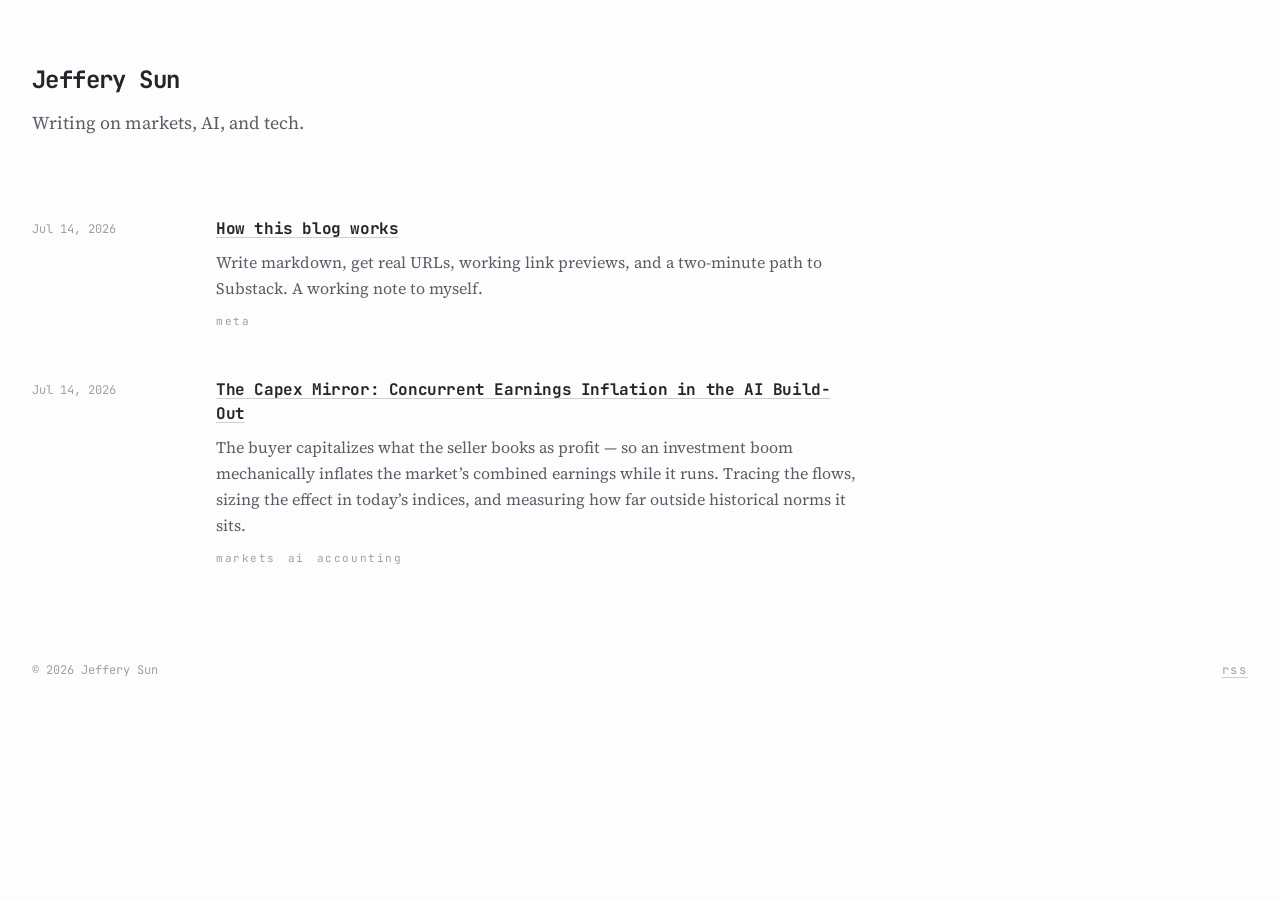
==== index.html @ 5c89021e "Updates" ====
<!DOCTYPE html><html lang="en"><head><meta charset="utf-8"><meta name="viewport" content="width=device-width, initial-scale=1"><meta name="theme-color" content="#fafaf8"><meta name="generator" content="Astro v7.0.9"><title>0xjeffery</title><meta name="description" content="Writing on markets, AI, and tech."><link rel="canonical" href="https://0xjeffery.com/"><link rel="icon" href="/logo.png" type="image/png"><link rel="sitemap" href="/sitemap-index.xml"><link rel="alternate" type="application/rss+xml" title="0xjeffery — Writing on markets, AI, and tech." href="https://0xjeffery.com/rss.xml"><!-- Open Graph: what LinkedIn (and most everything else) reads. --><meta property="og:type" content="website"><meta property="og:url" content="https://0xjeffery.com/"><meta property="og:title" content="0xjeffery"><meta property="og:description" content="Writing on markets, AI, and tech."><meta property="og:image" content="https://0xjeffery.com/og/index.png"><meta property="og:image:width" content="1200"><meta property="og:image:height" content="630"><meta property="og:image:alt" content="0xjeffery"><meta property="og:site_name" content="0xjeffery"><meta property="og:locale" content="en_US"><!-- Twitter/X card. `summary_large_image` is what renders the big preview. --><meta name="twitter:card" content="summary_large_image"><meta name="twitter:title" content="0xjeffery"><meta name="twitter:description" content="Writing on markets, AI, and tech."><meta name="twitter:image" content="https://0xjeffery.com/og/index.png"><meta name="twitter:image:alt" content="0xjeffery"><link rel="preconnect" href="https://fonts.googleapis.com"><link rel="preconnect" href="https://fonts.gstatic.com" crossorigin><link href="https://fonts.googleapis.com/css2?family=JetBrains+Mono:wght@400;500;700&family=Source+Serif+4:ital,opsz,wght@0,8..60,400..600;1,8..60,400&display=swap" rel="stylesheet"><link rel="stylesheet" href="/_astro/BaseLayout.CgXS3YCo.css"></head><body><!-- `clip`, not `hidden`: overflow-x:hidden silently turns this into a scroll container,
         which kills position:sticky on every descendant — including the pinned contents
         sidebar. `clip` contains the same overflow without that side effect. --><div class="animate-fade-up min-h-screen overflow-x-clip"><div class="mx-auto max-w-[84rem] px-5 py-14 sm:px-6 sm:py-16 lg:px-8"><main><header><h1 class="text-ink font-mono text-2xl font-bold tracking-tight">Jeffery Sun</h1><p class="text-muted font-serif mt-3 max-w-[60ch] text-lg leading-relaxed">Writing on markets, AI, and tech.</p></header><ul class="mt-20 space-y-12"><li class="sm:grid sm:grid-cols-[9rem_minmax(0,64ch)] sm:gap-10"><div class="text-faint pt-1 font-mono text-xs"><time datetime="2026-07-14T00:00:00.000Z">Jul 14, 2026</time></div><div class="mt-2 sm:mt-0"><a href="/posts/how-this-works/" class="group block"><h2 class="text-ink group-hover:text-muted font-mono text-base font-bold tracking-tight underline decoration-[#cfcfc8] decoration-1 underline-offset-[3px] transition-colors group-hover:decoration-[#5a5e66]">How this blog works</h2><p class="text-muted font-serif mt-2 leading-relaxed">Write markdown, get real URLs, working link previews, and a two-minute path to Substack. A working note to myself.</p></a><div class="mt-3 flex flex-wrap gap-x-3"><span class="tag">meta</span></div></div></li><li class="sm:grid sm:grid-cols-[9rem_minmax(0,64ch)] sm:gap-10"><div class="text-faint pt-1 font-mono text-xs"><time datetime="2026-07-14T00:00:00.000Z">Jul 14, 2026</time></div><div class="mt-2 sm:mt-0"><a href="/posts/the-capex-mirror/" class="group block"><h2 class="text-ink group-hover:text-muted font-mono text-base font-bold tracking-tight underline decoration-[#cfcfc8] decoration-1 underline-offset-[3px] transition-colors group-hover:decoration-[#5a5e66]">The Capex Mirror: Concurrent Earnings Inflation in the AI Build-Out</h2><p class="text-muted font-serif mt-2 leading-relaxed">The buyer capitalizes what the seller books as profit — so an investment boom mechanically inflates the market’s combined earnings while it runs. Tracing the flows, sizing the effect in today’s indices, and measuring how far outside historical norms it sits.</p></a><div class="mt-3 flex flex-wrap gap-x-3"><span class="tag">markets</span><span class="tag">ai</span><span class="tag">accounting</span></div></div></li></ul></main><footer class="text-faint mt-24 flex items-center justify-between font-mono text-xs"><span>© 2026 Jeffery Sun</span><a href="/rss.xml" class="ulink text-faint tracking-[0.15em]">rss</a></footer></div></div></body></html>
---- _astro/BaseLayout.CgXS3YCo.css ----
/*! tailwindcss v4.3.2 | MIT License | https://tailwindcss.com */
@layer properties{@supports (((-webkit-hyphens:none)) and (not (margin-trim:inline))) or ((-moz-orient:inline) and (not (color:rgb(from red r g b)))){*,:before,:after,::backdrop{--tw-tracking:initial;--tw-rotate-x:initial;--tw-rotate-y:initial;--tw-rotate-z:initial;--tw-skew-x:initial;--tw-skew-y:initial;--tw-space-y-reverse:0;--tw-leading:initial;--tw-font-weight:initial;--tw-duration:initial;--tw-border-style:solid;--tw-ordinal:initial;--tw-slashed-zero:initial;--tw-numeric-figure:initial;--tw-numeric-spacing:initial;--tw-numeric-fraction:initial}}}@layer theme{:root,:host{--font-sans:ui-sans-serif, system-ui, sans-serif, "Apple Color Emoji", "Segoe UI Emoji", "Segoe UI Symbol", "Noto Color Emoji";--font-serif:"Source Serif 4", ui-serif, Charter, "Iowan Old Style", Georgia, serif;--font-mono:"JetBrains Mono", ui-monospace, SFMono-Regular, Menlo, monospace;--spacing:.25rem;--text-xs:.75rem;--text-xs--line-height:calc(1 / .75);--text-sm:.875rem;--text-sm--line-height:calc(1.25 / .875);--text-base:1rem;--text-base--line-height:calc(1.5 / 1);--text-lg:1.125rem;--text-lg--line-height:calc(1.75 / 1.125);--text-2xl:1.5rem;--text-2xl--line-height:calc(2 / 1.5);--font-weight-normal:400;--font-weight-semibold:600;--font-weight-bold:700;--tracking-tight:-.025em;--leading-snug:1.375;--leading-normal:1.5;--leading-relaxed:1.625;--default-transition-duration:.15s;--default-transition-timing-function:cubic-bezier(.4, 0, .2, 1);--default-font-family:var(--font-sans);--default-mono-font-family:var(--font-mono);--color-accent:#23252b;--color-wash:#f4f4f2;--color-paper:#fdfdfd;--color-ink:#23252b;--color-muted:#5a5e66;--color-faint:#9ba1a9;--color-line:#e8e8e6;--color-line2:#d6d6d2;--animate-fade-up:fade-up .6s ease-out both}}@layer base{*,:after,:before,::backdrop{box-sizing:border-box;border:0 solid;margin:0;padding:0}::file-selector-button{box-sizing:border-box;border:0 solid;margin:0;padding:0}html,:host{-webkit-text-size-adjust:100%;tab-size:4;line-height:1.5;font-family:var(--default-font-family,ui-sans-serif, system-ui, sans-serif, "Apple Color Emoji", "Segoe UI Emoji", "Segoe UI Symbol", "Noto Color Emoji");font-feature-settings:var(--default-font-feature-settings,normal);font-variation-settings:var(--default-font-variation-settings,normal);-webkit-tap-highlight-color:transparent}hr{height:0;color:inherit;border-top-width:1px}abbr:where([title]){text-decoration:underline dotted}h1,h2,h3,h4,h5,h6{font-size:inherit;font-weight:inherit}a{color:inherit;-webkit-text-decoration:inherit;-webkit-text-decoration:inherit;-webkit-text-decoration:inherit;text-decoration:inherit}b,strong{font-weight:bolder}code,kbd,samp,pre{font-family:var(--default-mono-font-family,ui-monospace, SFMono-Regular, Menlo, Monaco, Consolas, "Liberation Mono", "Courier New", monospace);font-feature-settings:var(--default-mono-font-feature-settings,normal);font-variation-settings:var(--default-mono-font-variation-settings,normal);font-size:1em}small{font-size:80%}sub,sup{vertical-align:baseline;font-size:75%;line-height:0;position:relative}sub{bottom:-.25em}sup{top:-.5em}table{text-indent:0;border-color:inherit;border-collapse:collapse}:-moz-focusring{outline:auto}progress{vertical-align:baseline}summary{display:list-item}ol,ul,menu{list-style:none}img,svg,video,canvas,audio,iframe,embed,object{vertical-align:middle;display:block}img,video{max-width:100%;height:auto}button,input,select,optgroup,textarea{font:inherit;font-feature-settings:inherit;font-variation-settings:inherit;letter-spacing:inherit;color:inherit;opacity:1;background-color:#0000;border-radius:0}::file-selector-button{font:inherit;font-feature-settings:inherit;font-variation-settings:inherit;letter-spacing:inherit;color:inherit;opacity:1;background-color:#0000;border-radius:0}:where(select:is([multiple],[size])) optgroup{font-weight:bolder}:where(select:is([multiple],[size])) optgroup option{padding-inline-start:20px}::file-selector-button{margin-inline-end:4px}::placeholder{opacity:1}@supports (not ((-webkit-appearance:-apple-pay-button))) or (contain-intrinsic-size:1px){::placeholder{color:currentColor}@supports (color:color-mix(in lab, red, red)){::placeholder{color:color-mix(in oklab, currentcolor 50%, transparent)}}}textarea{resize:vertical}::-webkit-search-decoration{-webkit-appearance:none}::-webkit-date-and-time-value{min-height:1lh;text-align:inherit}::-webkit-datetime-edit{display:inline-flex}::-webkit-datetime-edit-fields-wrapper{padding:0}::-webkit-datetime-edit{padding-block:0}::-webkit-datetime-edit-year-field{padding-block:0}::-webkit-datetime-edit-month-field{padding-block:0}::-webkit-datetime-edit-day-field{padding-block:0}::-webkit-datetime-edit-hour-field{padding-block:0}::-webkit-datetime-edit-minute-field{padding-block:0}::-webkit-datetime-edit-second-field{padding-block:0}::-webkit-datetime-edit-millisecond-field{padding-block:0}::-webkit-datetime-edit-meridiem-field{padding-block:0}::-webkit-calendar-picker-indicator{line-height:1}:-moz-ui-invalid{box-shadow:none}button,input:where([type=button],[type=reset],[type=submit]){appearance:button}::file-selector-button{appearance:button}::-webkit-inner-spin-button{height:auto}::-webkit-outer-spin-button{height:auto}[hidden]:where(:not([hidden=until-found])){display:none!important}html{scroll-behavior:smooth}body{background-color:var(--color-paper);font-family:var(--font-mono);color:var(--color-ink);-webkit-font-smoothing:antialiased;-moz-osx-font-smoothing:grayscale}::selection{color:#fdfdfd;background:#23252bd9}}@layer components{.prose .exh{margin-block:calc(var(--spacing) * 14);clear:both;width:100%}.prose .exh svg{width:100%;height:auto;display:block}.prose .exh-title{margin-bottom:calc(var(--spacing) * 4);font-family:var(--font-serif);font-size:var(--text-sm);line-height:var(--tw-leading,var(--text-sm--line-height));--tw-leading:var(--leading-snug);line-height:var(--leading-snug);color:var(--color-muted)}.prose .exh-title .lab{margin-right:calc(var(--spacing) * 2);font-family:var(--font-mono);--tw-font-weight:var(--font-weight-bold);font-size:11px;font-weight:var(--font-weight-bold);--tw-tracking:.1em;letter-spacing:.1em;color:var(--color-accent);text-transform:uppercase}.prose .exh-note{margin-top:calc(var(--spacing) * 4);border-top-style:var(--tw-border-style);border-top-width:1px;border-color:var(--color-line);padding-top:calc(var(--spacing) * 3);font-family:var(--font-serif);--tw-leading:var(--leading-normal);font-size:13px;line-height:var(--leading-normal);color:var(--color-muted)}.prose .exh-note strong{--tw-font-weight:var(--font-weight-semibold);font-weight:var(--font-weight-semibold);color:var(--color-ink)}.prose .panel-lab{margin-top:calc(var(--spacing) * 8);margin-bottom:calc(var(--spacing) * 3);font-family:var(--font-mono);--tw-font-weight:var(--font-weight-bold);font-size:11px;font-weight:var(--font-weight-bold);--tw-tracking:.1em;letter-spacing:.1em;color:var(--color-accent);text-transform:uppercase}.prose .panel-lab em{font-family:var(--font-serif);color:var(--color-muted);text-transform:none;letter-spacing:0;font-size:13px;font-style:normal}.prose a.nref{font-family:var(--font-mono);--tw-tracking:.08em;letter-spacing:.08em;white-space:nowrap;color:var(--color-faint);text-transform:uppercase;font-size:10px;text-decoration-style:dotted}.prose .lede{--tw-leading:1.6;color:var(--color-ink);font-size:1.125rem;line-height:1.6}.prose .formula{margin-block:calc(var(--spacing) * 6);text-align:center;font-family:var(--font-serif);color:var(--color-muted);font-style:italic}.prose .small{font-family:var(--font-mono);font-size:var(--text-xs);line-height:var(--tw-leading,var(--text-xs--line-height));--tw-leading:var(--leading-relaxed);line-height:var(--leading-relaxed);color:var(--color-faint)}.prose .box{margin-block:calc(var(--spacing) * 8);border-left-style:var(--tw-border-style);border-left-width:2px;border-color:var(--color-accent);background-color:var(--color-wash);padding-inline:calc(var(--spacing) * 6);padding-block:calc(var(--spacing) * 4)}.prose .box p{margin-block:calc(var(--spacing) * 2);font-size:15px}.prose .box p:first-child{margin-top:0}.prose .box p:last-child{margin-bottom:0}.prose .tldr{margin-block:calc(var(--spacing) * 10);border-left-style:var(--tw-border-style);border-left-width:2px;border-color:var(--color-accent);background-color:var(--color-wash);padding-inline:calc(var(--spacing) * 6);padding-block:calc(var(--spacing) * 5)}.prose .tldr-hd{margin-bottom:calc(var(--spacing) * 4);font-family:var(--font-mono);--tw-font-weight:var(--font-weight-bold);font-size:11px;font-weight:var(--font-weight-bold);--tw-tracking:.16em;letter-spacing:.16em;color:var(--color-accent);text-transform:uppercase}.prose .tldr ol{counter-reset:t;margin:0;padding:0;list-style-type:none}.prose .tldr li{margin-bottom:calc(var(--spacing) * 4);padding-left:calc(var(--spacing) * 8);--tw-leading:var(--leading-relaxed);font-size:15px;line-height:var(--leading-relaxed);counter-increment:t;position:relative}.prose .tldr li:last-child{margin-bottom:0}.prose .tldr li:before{content:counter(t);border-style:var(--tw-border-style);border-width:1px;border-color:var(--color-accent);width:19px;height:19px;font-family:var(--font-mono);--tw-font-weight:var(--font-weight-bold);font-size:10px;font-weight:var(--font-weight-bold);color:var(--color-accent);border-radius:3.40282e38px;justify-content:center;align-items:center;display:flex;position:absolute;top:3px;left:0}.prose .tldr .cl{--tw-font-weight:var(--font-weight-bold);font-weight:var(--font-weight-bold);color:var(--color-ink);display:block}.prose ol.watch{margin-block:calc(var(--spacing) * 5);counter-reset:w;padding:0;list-style-type:none}.prose ol.watch li{margin-bottom:calc(var(--spacing) * 3);padding-left:calc(var(--spacing) * 8);counter-increment:w;position:relative}.prose ol.watch li:before{content:counter(w, lower-roman) ".";font-family:var(--font-mono);font-size:var(--text-xs);line-height:var(--tw-leading,var(--text-xs--line-height));--tw-font-weight:var(--font-weight-bold);font-weight:var(--font-weight-bold);color:var(--color-accent);position:absolute;top:2px;left:0}.prose .tblwrap{overflow-x:auto}.prose .tblwrap table{min-width:640px;font-family:var(--font-serif);--tw-leading:var(--leading-normal);font-size:13.5px;line-height:var(--leading-normal)}.prose .tblwrap th{border-top-style:var(--tw-border-style);border-top-width:1.5px;border-bottom-style:var(--tw-border-style);border-bottom-width:1px;border-color:var(--color-ink);padding-block:calc(var(--spacing) * 2);padding-right:calc(var(--spacing) * 4);text-align:left;vertical-align:bottom;font-family:var(--font-mono);--tw-font-weight:var(--font-weight-bold);font-size:11px;font-weight:var(--font-weight-bold);--tw-tracking:.08em;letter-spacing:.08em;color:var(--color-ink);text-transform:uppercase}.prose .tblwrap td{border-bottom-style:var(--tw-border-style);border-bottom-width:1px;border-color:var(--color-line);padding-block:calc(var(--spacing) * 2.5);padding-right:calc(var(--spacing) * 4);vertical-align:top}.prose .tblwrap th.r,.prose .tblwrap td.r,.prose .tblwrap td.num{padding-right:calc(var(--spacing) * 6);text-align:right;white-space:nowrap;--tw-numeric-spacing:tabular-nums;font-variant-numeric:var(--tw-ordinal,) var(--tw-slashed-zero,) var(--tw-numeric-figure,) var(--tw-numeric-spacing,) var(--tw-numeric-fraction,)}.prose .tblwrap td.hd{--tw-font-weight:var(--font-weight-bold);font-weight:var(--font-weight-bold);color:var(--color-ink)}.prose .tblwrap tr:last-child td{border-bottom-style:var(--tw-border-style);border-bottom-width:1.5px;border-color:var(--color-ink)}.prose .tblwrap tr.sec td{background-color:var(--color-wash);padding-inline:calc(var(--spacing) * 2);padding-block:calc(var(--spacing) * 1.5);font-family:var(--font-mono);--tw-font-weight:var(--font-weight-bold);font-size:11px;font-weight:var(--font-weight-bold);--tw-tracking:.08em;letter-spacing:.08em;color:var(--color-accent);text-transform:uppercase}.prose .tblwrap .it{--tw-font-weight:var(--font-weight-bold);font-weight:var(--font-weight-bold);color:var(--color-ink);display:block}.prose .tblwrap .sub{margin-top:calc(var(--spacing) * .5);font-family:var(--font-mono);--tw-leading:var(--leading-snug);font-size:11px;line-height:var(--leading-snug);color:var(--color-faint);display:block}.prose .tblwrap tr.tot td{border-top-style:var(--tw-border-style);border-top-width:1px;border-bottom-style:var(--tw-border-style);border-bottom-width:1.5px;border-color:var(--color-ink);background-color:var(--color-wash)}.prose .tblwrap tr.tot .it,.prose .tblwrap tr.tot td.num{--tw-font-weight:var(--font-weight-bold);font-weight:var(--font-weight-bold);color:var(--color-accent)}.prose .tblwrap tr.memo td{border-bottom-style:var(--tw-border-style);padding-top:calc(var(--spacing) * 4);border-bottom-width:0}.prose .tblwrap tr.memo .it{--tw-font-weight:var(--font-weight-normal);font-weight:var(--font-weight-normal);font-style:italic}.prose .anote{margin-bottom:calc(var(--spacing) * 7);border-left-style:var(--tw-border-style);border-left-width:2px;border-color:var(--color-line);padding-left:calc(var(--spacing) * 5)}.prose .anote:target{border-color:var(--color-accent)}.prose .an-hd{margin-bottom:calc(var(--spacing) * 3);font-family:var(--font-serif);font-size:var(--text-sm);line-height:var(--tw-leading,var(--text-sm--line-height));--tw-leading:var(--leading-snug);line-height:var(--leading-snug);color:var(--color-muted)}.prose .an-lab{margin-right:calc(var(--spacing) * 2);font-family:var(--font-mono);--tw-font-weight:var(--font-weight-bold);font-size:11px;font-weight:var(--font-weight-bold);--tw-tracking:.08em;letter-spacing:.08em;color:var(--color-accent);text-transform:uppercase}.prose .anote dl{column-gap:calc(var(--spacing) * 5);row-gap:calc(var(--spacing) * 2);--tw-leading:var(--leading-normal);font-size:13.5px;line-height:var(--leading-normal);color:var(--color-muted);grid-template-columns:8rem 1fr;margin:0;display:grid}.prose .anote dt{padding-top:calc(var(--spacing) * .5);font-family:var(--font-mono);--tw-font-weight:var(--font-weight-bold);font-size:10px;font-weight:var(--font-weight-bold);--tw-tracking:.05em;letter-spacing:.05em;color:var(--color-faint);text-transform:uppercase}.prose .anote dd{margin:0}.prose .anote strong{--tw-font-weight:var(--font-weight-normal);font-weight:var(--font-weight-normal);color:var(--color-ink)}.prose .gloss-grid{margin-top:calc(var(--spacing) * 5);--tw-leading:var(--leading-normal);font-size:13.5px;line-height:var(--leading-normal);columns:2;column-gap:2.5rem}.prose .gloss-grid p{margin-top:0;margin-bottom:calc(var(--spacing) * 3);break-inside:avoid}.prose .gloss-grid b{font-family:var(--font-mono);--tw-font-weight:var(--font-weight-bold);font-size:12px;font-weight:var(--font-weight-bold);color:var(--color-ink)}.prose .gloss-grid span{color:var(--color-muted)}@media (width<=640px){.prose .gloss-grid{columns:1}.prose .anote dl{grid-template-columns:1fr;row-gap:.125rem}.prose .anote dd{margin-bottom:calc(var(--spacing) * 2)}}.prose .exh svg .box{fill:none;stroke:#9ba1a9;stroke-width:1px}.prose .exh svg .hd{fill:#23252b;font-size:13px;font-weight:700}.prose .exh svg .sm{fill:#23252b;font-size:10.5px}.prose .exh svg .xs{fill:#9ba1a9;font-size:9.5px}.prose .exh svg .nv{fill:#23252b;font-size:11px;font-weight:700}.prose .exh svg .bk{fill:#9c4133;font-size:11px;font-weight:700}.prose .exh svg .fl{stroke:#23252b;stroke-width:1.4px;fill:none;marker-end:url(#a2)}.prose{font-family:var(--font-serif);--tw-leading:1.72;color:var(--color-ink);font-variant-numeric:oldstyle-nums proportional-nums;text-wrap:pretty;font-size:1.1875rem;line-height:1.72}.prose>*+*{margin-top:calc(var(--spacing) * 6)}.prose h2{margin-top:calc(var(--spacing) * 20);border-top-style:var(--tw-border-style);border-top-width:1px;border-color:var(--color-line);padding-top:calc(var(--spacing) * 7);font-family:var(--font-mono);--tw-font-weight:var(--font-weight-bold);font-size:1.0625rem;font-weight:var(--font-weight-bold);--tw-tracking:var(--tracking-tight);letter-spacing:var(--tracking-tight);color:var(--color-ink);scroll-margin-top:2.5rem}.prose h3{margin-top:calc(var(--spacing) * 11);font-family:var(--font-mono);--tw-font-weight:var(--font-weight-bold);font-size:.9375rem;font-weight:var(--font-weight-bold);--tw-tracking:var(--tracking-tight);letter-spacing:var(--tracking-tight);color:var(--color-ink);scroll-margin-top:2.5rem}.prose h2+*,.prose h3+*{margin-top:calc(var(--spacing) * 4)}.prose a{color:var(--color-ink);transition-property:color,background-color,border-color,outline-color,text-decoration-color,fill,stroke,--tw-gradient-from,--tw-gradient-via,--tw-gradient-to;transition-timing-function:var(--tw-ease,var(--default-transition-timing-function));transition-duration:var(--tw-duration,var(--default-transition-duration));--tw-duration:.15s;text-underline-offset:3px;text-decoration:underline 1px #cfcfc8;transition-duration:.15s}.prose a:hover{color:var(--color-muted);text-decoration-color:#5a5e66}.prose strong{--tw-font-weight:var(--font-weight-semibold);font-weight:var(--font-weight-semibold);color:var(--color-ink)}.prose em{font-style:italic}.prose ul{list-style-type:disc;list-style-position:outside}:where(.prose ul>:not(:last-child)){--tw-space-y-reverse:0;margin-block-start:calc(calc(var(--spacing) * 2) * var(--tw-space-y-reverse));margin-block-end:calc(calc(var(--spacing) * 2) * calc(1 - var(--tw-space-y-reverse)))}.prose ul{padding-left:calc(var(--spacing) * 5)}.prose ol{list-style-type:decimal;list-style-position:outside}:where(.prose ol>:not(:last-child)){--tw-space-y-reverse:0;margin-block-start:calc(calc(var(--spacing) * 2) * var(--tw-space-y-reverse));margin-block-end:calc(calc(var(--spacing) * 2) * calc(1 - var(--tw-space-y-reverse)))}.prose ol{padding-left:calc(var(--spacing) * 5)}.prose li::marker{font-family:var(--font-mono);font-size:var(--text-sm);line-height:var(--tw-leading,var(--text-sm--line-height));color:var(--color-faint)}.prose blockquote{border-left-style:var(--tw-border-style);border-left-width:2px;border-color:var(--color-line2);padding-block:var(--spacing);padding-left:calc(var(--spacing) * 5);color:var(--color-muted);font-style:italic}.prose hr{margin-block:calc(var(--spacing) * 12);border-top-style:var(--tw-border-style);border-top-width:1px;border-color:var(--color-line)}.prose img{margin-block:calc(var(--spacing) * 8);border-style:var(--tw-border-style);border-width:1px;border-color:var(--color-line);max-width:100%}.prose figcaption{margin-top:calc(var(--spacing) * 2);font-family:var(--font-mono);font-size:var(--text-xs);line-height:var(--tw-leading,var(--text-xs--line-height));color:var(--color-faint)}.prose code:not(pre code){background-color:#23252b0a;border-radius:2px}@supports (color:color-mix(in lab, red, red)){.prose code:not(pre code){background-color:color-mix(in oklab, var(--color-ink) 4%, transparent)}}.prose code:not(pre code){padding-inline:var(--spacing);padding-block:calc(var(--spacing) * .5);font-family:var(--font-mono);color:var(--color-ink);font-size:.8125rem}.prose pre{padding:calc(var(--spacing) * 5);font-family:var(--font-mono);--tw-leading:var(--leading-relaxed);font-size:.8125rem;line-height:var(--leading-relaxed);overflow-x:auto;background-color:#23252b09!important}.prose pre code{background-color:#0000;padding:0}.prose table{border-collapse:collapse;width:100%;font-family:var(--font-mono);font-size:.8125rem}.prose th,.prose td{border-bottom-style:var(--tw-border-style);border-bottom-width:1px;border-color:var(--color-line);padding-block:calc(var(--spacing) * 2);padding-right:calc(var(--spacing) * 6);text-align:left}.prose th{--tw-tracking:.1em;letter-spacing:.1em;color:var(--color-faint);text-transform:uppercase;font-size:11px}.prose .footnotes{margin-top:calc(var(--spacing) * 12);border-top-style:var(--tw-border-style);border-top-width:1px;border-color:var(--color-line);padding-top:calc(var(--spacing) * 6);font-size:var(--text-sm);line-height:var(--tw-leading,var(--text-sm--line-height));color:var(--color-muted)}.sidenote{border-left-style:var(--tw-border-style);border-left-width:2px;border-color:var(--color-line2);padding-block:var(--spacing);padding-left:calc(var(--spacing) * 4);font-family:var(--font-mono);--tw-leading:var(--leading-relaxed);font-size:.75rem;line-height:var(--leading-relaxed);color:var(--color-muted);margin-block:calc(var(--spacing) * 4);display:block}@media (width>=64rem){.sidenote{float:right;clear:right;margin-block:var(--spacing);margin-left:calc(var(--spacing) * 8);border-left-style:var(--tw-border-style);padding-block:0;border-left-width:0;width:10rem;margin-right:-13rem;padding-left:0}}.reveal{opacity:0;will-change:opacity, transform;transition:opacity .5s ease-out,transform .5s ease-out;transform:translateY(10px)}.reveal.is-in{opacity:1;transform:none}.toc-link{color:var(--color-faint);transition-property:color,background-color,border-color,outline-color,text-decoration-color,fill,stroke,--tw-gradient-from,--tw-gradient-via,--tw-gradient-to;transition-timing-function:var(--tw-ease,var(--default-transition-timing-function));transition-duration:var(--tw-duration,var(--default-transition-duration));--tw-duration:.2s;transition-duration:.2s}.toc-link:hover{color:var(--color-muted)}.toc-link[aria-current=true]{color:var(--color-ink)}.toc-num{color:var(--color-faint);--tw-numeric-spacing:tabular-nums;font-variant-numeric:var(--tw-ordinal,) var(--tw-slashed-zero,) var(--tw-numeric-figure,) var(--tw-numeric-spacing,) var(--tw-numeric-fraction,);transition-property:color,background-color,border-color,outline-color,text-decoration-color,fill,stroke,--tw-gradient-from,--tw-gradient-via,--tw-gradient-to;transition-timing-function:var(--tw-ease,var(--default-transition-timing-function));transition-duration:var(--tw-duration,var(--default-transition-duration));--tw-duration:.2s;transition-duration:.2s}.toc-item[data-current=true] .toc-num{color:var(--color-ink)}@media (prefers-reduced-motion:reduce){.reveal{opacity:1;transition:none;transform:none}html{scroll-behavior:auto}}}@layer utilities{.visible{visibility:visible}.absolute{position:absolute}.relative{position:relative}.static{position:static}.sticky{position:sticky}.top-10{top:calc(var(--spacing) * 10)}.mx-auto{margin-inline:auto}.mt-1{margin-top:var(--spacing)}.mt-2{margin-top:calc(var(--spacing) * 2)}.mt-3{margin-top:calc(var(--spacing) * 3)}.mt-4{margin-top:calc(var(--spacing) * 4)}.mt-5{margin-top:calc(var(--spacing) * 5)}.mt-8{margin-top:calc(var(--spacing) * 8)}.mt-12{margin-top:calc(var(--spacing) * 12)}.mt-20{margin-top:calc(var(--spacing) * 20)}.mt-24{margin-top:calc(var(--spacing) * 24)}.mb-3{margin-bottom:calc(var(--spacing) * 3)}.mb-10{margin-bottom:calc(var(--spacing) * 10)}.tag{font-family:var(--font-mono);--tw-tracking:.14em;letter-spacing:.14em;color:var(--color-faint);text-transform:lowercase;align-items:center;font-size:11px;display:inline-flex}.block{display:block}.contents{display:contents}.flex{display:flex}.grid{display:grid}.hidden{display:none}.inline{display:inline}.table{display:table}.table-cell{display:table-cell}.min-h-screen{min-height:100vh}.max-w-\[60ch\]{max-width:60ch}.max-w-\[84rem\]{max-width:84rem}.transform{transform:var(--tw-rotate-x,) var(--tw-rotate-y,) var(--tw-rotate-z,) var(--tw-skew-x,) var(--tw-skew-y,)}.animate-fade-up{animation:var(--animate-fade-up)}.cursor-pointer{cursor:pointer}.flex-wrap{flex-wrap:wrap}.items-center{align-items:center}.justify-between{justify-content:space-between}.gap-2{gap:calc(var(--spacing) * 2)}:where(.space-y-2\.5>:not(:last-child)){--tw-space-y-reverse:0;margin-block-start:calc(calc(var(--spacing) * 2.5) * var(--tw-space-y-reverse));margin-block-end:calc(calc(var(--spacing) * 2.5) * calc(1 - var(--tw-space-y-reverse)))}:where(.space-y-12>:not(:last-child)){--tw-space-y-reverse:0;margin-block-start:calc(calc(var(--spacing) * 12) * var(--tw-space-y-reverse));margin-block-end:calc(calc(var(--spacing) * 12) * calc(1 - var(--tw-space-y-reverse)))}.gap-x-3{column-gap:calc(var(--spacing) * 3)}.gap-x-5{column-gap:calc(var(--spacing) * 5)}.gap-y-2{row-gap:calc(var(--spacing) * 2)}.self-start{align-self:flex-start}.overflow-x-clip{overflow-x:clip}.px-5{padding-inline:calc(var(--spacing) * 5)}.py-14{padding-block:calc(var(--spacing) * 14)}.py-20{padding-block:calc(var(--spacing) * 20)}.pt-1{padding-top:var(--spacing)}.font-mono{font-family:var(--font-mono)}.font-serif{font-family:var(--font-serif)}.text-2xl{font-size:var(--text-2xl);line-height:var(--tw-leading,var(--text-2xl--line-height))}.text-base{font-size:var(--text-base);line-height:var(--tw-leading,var(--text-base--line-height))}.text-lg{font-size:var(--text-lg);line-height:var(--tw-leading,var(--text-lg--line-height))}.text-sm{font-size:var(--text-sm);line-height:var(--tw-leading,var(--text-sm--line-height))}.text-xs{font-size:var(--text-xs);line-height:var(--tw-leading,var(--text-xs--line-height))}.leading-\[1\.25\]{--tw-leading:1.25;line-height:1.25}.leading-relaxed{--tw-leading:var(--leading-relaxed);line-height:var(--leading-relaxed)}.leading-snug{--tw-leading:var(--leading-snug);line-height:var(--leading-snug)}.font-bold{--tw-font-weight:var(--font-weight-bold);font-weight:var(--font-weight-bold)}.tracking-\[0\.15em\]{--tw-tracking:.15em;letter-spacing:.15em}.tracking-\[0\.18em\]{--tw-tracking:.18em;letter-spacing:.18em}.tracking-tight{--tw-tracking:var(--tracking-tight);letter-spacing:var(--tracking-tight)}.ulink{color:var(--color-ink);transition-property:color,background-color,border-color,outline-color,text-decoration-color,fill,stroke,--tw-gradient-from,--tw-gradient-via,--tw-gradient-to;transition-timing-function:var(--tw-ease,var(--default-transition-timing-function));transition-duration:var(--tw-duration,var(--default-transition-duration));--tw-duration:.15s;text-underline-offset:3px;text-decoration:underline 1px #cfcfc8;transition-duration:.15s}.ulink:hover{color:var(--color-muted);text-decoration-color:#5a5e66}.text-faint{color:var(--color-faint)}.text-ink{color:var(--color-ink)}.text-muted{color:var(--color-muted)}.uppercase{text-transform:uppercase}.no-underline{text-decoration-line:none}.underline{text-decoration-line:underline}.decoration-\[\#cfcfc8\]{text-decoration-color:#cfcfc8}.decoration-1{text-decoration-thickness:1px}.underline-offset-\[3px\]{text-underline-offset:3px}.opacity-0{opacity:0}.transition-colors{transition-property:color,background-color,border-color,outline-color,text-decoration-color,fill,stroke,--tw-gradient-from,--tw-gradient-via,--tw-gradient-to;transition-timing-function:var(--tw-ease,var(--default-transition-timing-function));transition-duration:var(--tw-duration,var(--default-transition-duration))}.transition-opacity{transition-property:opacity;transition-timing-function:var(--tw-ease,var(--default-transition-timing-function));transition-duration:var(--tw-duration,var(--default-transition-duration))}@media (hover:hover){.group-hover\:text-muted:is(:where(.group):hover *){color:var(--color-muted)}.group-hover\:decoration-\[\#5a5e66\]:is(:where(.group):hover *){text-decoration-color:#5a5e66}}@media (width>=40rem){.sm\:mt-0{margin-top:0}.sm\:grid{display:grid}.sm\:grid-cols-\[9rem_minmax\(0\,64ch\)\]{grid-template-columns:9rem minmax(0,64ch)}.sm\:gap-10{gap:calc(var(--spacing) * 10)}.sm\:px-6{padding-inline:calc(var(--spacing) * 6)}.sm\:py-16{padding-block:calc(var(--spacing) * 16)}.sm\:text-\[1\.6rem\]{font-size:1.6rem}}@media (width>=64rem){.lg\:sticky{position:sticky}.lg\:top-10{top:calc(var(--spacing) * 10)}.lg\:mb-0{margin-bottom:0}.lg\:block{display:block}.lg\:grid{display:grid}.lg\:grid-cols-\[12rem_minmax\(0\,52rem\)_10rem\]{grid-template-columns:12rem minmax(0,52rem) 10rem}.lg\:justify-center{justify-content:center}.lg\:gap-12{gap:calc(var(--spacing) * 12)}.lg\:self-start{align-self:flex-start}.lg\:px-8{padding-inline:calc(var(--spacing) * 8)}}}::-webkit-scrollbar{width:10px;height:10px}::-webkit-scrollbar-track{background:0 0}::-webkit-scrollbar-thumb{background:#d5d5cf;border-radius:6px}::-webkit-scrollbar-thumb:hover{background:#bcbcb4}@property --tw-tracking{syntax:"*";inherits:false}@property --tw-rotate-x{syntax:"*";inherits:false}@property --tw-rotate-y{syntax:"*";inherits:false}@property --tw-rotate-z{syntax:"*";inherits:false}@property --tw-skew-x{syntax:"*";inherits:false}@property --tw-skew-y{syntax:"*";inherits:false}@property --tw-space-y-reverse{syntax:"*";inherits:false;initial-value:0}@property --tw-leading{syntax:"*";inherits:false}@property --tw-font-weight{syntax:"*";inherits:false}@property --tw-duration{syntax:"*";inherits:false}@property --tw-border-style{syntax:"*";inherits:false;initial-value:solid}@property --tw-ordinal{syntax:"*";inherits:false}@property --tw-slashed-zero{syntax:"*";inherits:false}@property --tw-numeric-figure{syntax:"*";inherits:false}@property --tw-numeric-spacing{syntax:"*";inherits:false}@property --tw-numeric-fraction{syntax:"*";inherits:false}@keyframes fade-up{0%{opacity:0;transform:translateY(8px)}to{opacity:1;transform:translateY(0)}}
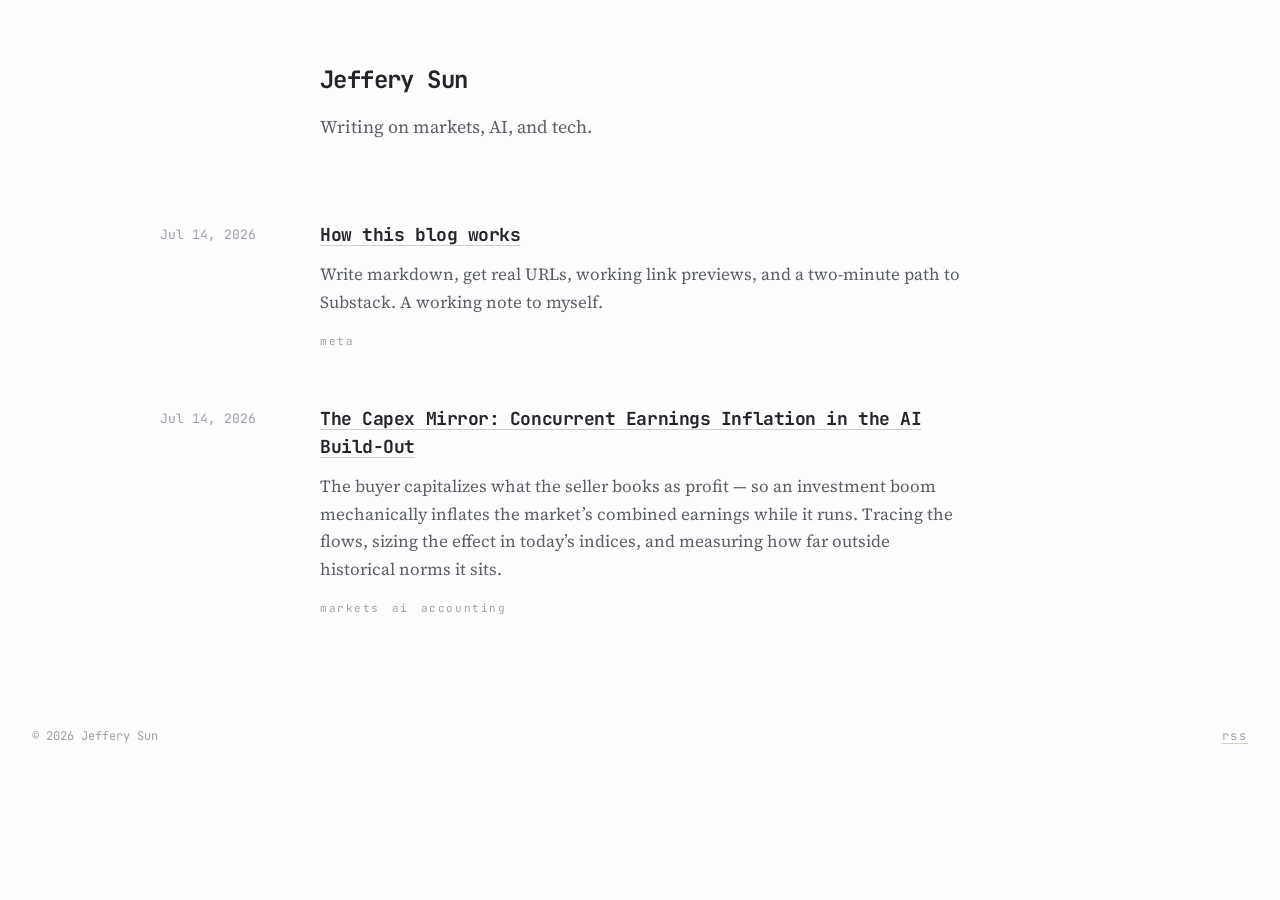
==== commit 5de1d04b: "Updates" ====
--- a/index.html
+++ b/index.html
@@ -1,3 +1,4 @@
-<!DOCTYPE html><html lang="en"><head><meta charset="utf-8"><meta name="viewport" content="width=device-width, initial-scale=1"><meta name="theme-color" content="#fafaf8"><meta name="generator" content="Astro v7.0.9"><title>0xjeffery</title><meta name="description" content="Writing on markets, AI, and tech."><link rel="canonical" href="https://0xjeffery.com/"><link rel="icon" href="/logo.png" type="image/png"><link rel="sitemap" href="/sitemap-index.xml"><link rel="alternate" type="application/rss+xml" title="0xjeffery — Writing on markets, AI, and tech." href="https://0xjeffery.com/rss.xml"><!-- Open Graph: what LinkedIn (and most everything else) reads. --><meta property="og:type" content="website"><meta property="og:url" content="https://0xjeffery.com/"><meta property="og:title" content="0xjeffery"><meta property="og:description" content="Writing on markets, AI, and tech."><meta property="og:image" content="https://0xjeffery.com/og/index.png"><meta property="og:image:width" content="1200"><meta property="og:image:height" content="630"><meta property="og:image:alt" content="0xjeffery"><meta property="og:site_name" content="0xjeffery"><meta property="og:locale" content="en_US"><!-- Twitter/X card. `summary_large_image` is what renders the big preview. --><meta name="twitter:card" content="summary_large_image"><meta name="twitter:title" content="0xjeffery"><meta name="twitter:description" content="Writing on markets, AI, and tech."><meta name="twitter:image" content="https://0xjeffery.com/og/index.png"><meta name="twitter:image:alt" content="0xjeffery"><link rel="preconnect" href="https://fonts.googleapis.com"><link rel="preconnect" href="https://fonts.gstatic.com" crossorigin><link href="https://fonts.googleapis.com/css2?family=JetBrains+Mono:wght@400;500;700&family=Source+Serif+4:ital,opsz,wght@0,8..60,400..600;1,8..60,400&display=swap" rel="stylesheet"><link rel="stylesheet" href="/_astro/BaseLayout.CgXS3YCo.css"></head><body><!-- `clip`, not `hidden`: overflow-x:hidden silently turns this into a scroll container,
+<!DOCTYPE html><html lang="en"><head><meta charset="utf-8"><meta name="viewport" content="width=device-width, initial-scale=1"><meta name="theme-color" content="#fafaf8"><meta name="generator" content="Astro v7.0.9"><title>0xjeffery</title><meta name="description" content="Writing on markets, AI, and tech."><link rel="canonical" href="https://0xjeffery.com/"><link rel="icon" href="/logo.png" type="image/png"><link rel="sitemap" href="/sitemap-index.xml"><link rel="alternate" type="application/rss+xml" title="0xjeffery — Writing on markets, AI, and tech." href="https://0xjeffery.com/rss.xml"><!-- Open Graph: what LinkedIn (and most everything else) reads. --><meta property="og:type" content="website"><meta property="og:url" content="https://0xjeffery.com/"><meta property="og:title" content="0xjeffery"><meta property="og:description" content="Writing on markets, AI, and tech."><meta property="og:image" content="https://0xjeffery.com/og/index.png"><meta property="og:image:width" content="1200"><meta property="og:image:height" content="630"><meta property="og:image:alt" content="0xjeffery"><meta property="og:site_name" content="0xjeffery"><meta property="og:locale" content="en_US"><!-- Twitter/X card. `summary_large_image` is what renders the big preview. --><meta name="twitter:card" content="summary_large_image"><meta name="twitter:title" content="0xjeffery"><meta name="twitter:description" content="Writing on markets, AI, and tech."><meta name="twitter:image" content="https://0xjeffery.com/og/index.png"><meta name="twitter:image:alt" content="0xjeffery"><link rel="preconnect" href="https://fonts.googleapis.com"><link rel="preconnect" href="https://fonts.gstatic.com" crossorigin><link href="https://fonts.googleapis.com/css2?family=JetBrains+Mono:wght@400;500;700&family=Source+Serif+4:ital,opsz,wght@0,8..60,400..600;1,8..60,400&display=swap" rel="stylesheet"><link rel="stylesheet" href="/_astro/BaseLayout.D_yAoseW.css"></head><body><!-- `clip`, not `hidden`: overflow-x:hidden silently turns this into a scroll container,
          which kills position:sticky on every descendant — including the pinned contents
-         sidebar. `clip` contains the same overflow without that side effect. --><div class="animate-fade-up min-h-screen overflow-x-clip"><div class="mx-auto max-w-[84rem] px-5 py-14 sm:px-6 sm:py-16 lg:px-8"><main><header><h1 class="text-ink font-mono text-2xl font-bold tracking-tight">Jeffery Sun</h1><p class="text-muted font-serif mt-3 max-w-[60ch] text-lg leading-relaxed">Writing on markets, AI, and tech.</p></header><ul class="mt-20 space-y-12"><li class="sm:grid sm:grid-cols-[9rem_minmax(0,64ch)] sm:gap-10"><div class="text-faint pt-1 font-mono text-xs"><time datetime="2026-07-14T00:00:00.000Z">Jul 14, 2026</time></div><div class="mt-2 sm:mt-0"><a href="/posts/how-this-works/" class="group block"><h2 class="text-ink group-hover:text-muted font-mono text-base font-bold tracking-tight underline decoration-[#cfcfc8] decoration-1 underline-offset-[3px] transition-colors group-hover:decoration-[#5a5e66]">How this blog works</h2><p class="text-muted font-serif mt-2 leading-relaxed">Write markdown, get real URLs, working link previews, and a two-minute path to Substack. A working note to myself.</p></a><div class="mt-3 flex flex-wrap gap-x-3"><span class="tag">meta</span></div></div></li><li class="sm:grid sm:grid-cols-[9rem_minmax(0,64ch)] sm:gap-10"><div class="text-faint pt-1 font-mono text-xs"><time datetime="2026-07-14T00:00:00.000Z">Jul 14, 2026</time></div><div class="mt-2 sm:mt-0"><a href="/posts/the-capex-mirror/" class="group block"><h2 class="text-ink group-hover:text-muted font-mono text-base font-bold tracking-tight underline decoration-[#cfcfc8] decoration-1 underline-offset-[3px] transition-colors group-hover:decoration-[#5a5e66]">The Capex Mirror: Concurrent Earnings Inflation in the AI Build-Out</h2><p class="text-muted font-serif mt-2 leading-relaxed">The buyer capitalizes what the seller books as profit — so an investment boom mechanically inflates the market’s combined earnings while it runs. Tracing the flows, sizing the effect in today’s indices, and measuring how far outside historical norms it sits.</p></a><div class="mt-3 flex flex-wrap gap-x-3"><span class="tag">markets</span><span class="tag">ai</span><span class="tag">accounting</span></div></div></li></ul></main><footer class="text-faint mt-24 flex items-center justify-between font-mono text-xs"><span>© 2026 Jeffery Sun</span><a href="/rss.xml" class="ulink text-faint tracking-[0.15em]">rss</a></footer></div></div></body></html>+         sidebar. `clip` contains the same overflow without that side effect. --><div class="animate-fade-up min-h-screen overflow-x-clip"><div class="mx-auto max-w-[92rem] px-5 py-14 sm:px-6 sm:py-16 lg:px-8"><main><div class="lg:grid lg:grid-cols-[14rem_minmax(0,52rem)_14rem] lg:justify-center lg:gap-16"><div class="hidden lg:block"></div><header><h1 class="text-ink font-mono text-2xl font-bold tracking-tight">Jeffery Sun</h1><p class="text-muted mt-4 font-serif text-lg leading-relaxed">Writing on markets, AI, and tech.</p></header></div><ul class="mt-20 space-y-14"><li class="lg:grid lg:grid-cols-[14rem_minmax(0,52rem)_14rem] lg:justify-center lg:gap-16"><div class="text-faint pt-1 font-mono text-[13px] lg:text-right"><time datetime="2026-07-14T00:00:00.000Z">Jul 14, 2026</time></div><div class="mt-2 lg:mt-0"><a href="/posts/how-this-works/" class="group block"><h2 class="text-ink group-hover:text-muted font-mono text-lg font-bold tracking-tight underline decoration-[#cfcfc8] decoration-1 underline-offset-[4px] transition-colors group-hover:decoration-[#5a5e66]">How this blog works</h2><p class="text-muted mt-3 font-serif text-[1.0625rem] leading-relaxed">Write markdown, get real URLs, working link previews, and a two-minute path to Substack. A working note to myself.</p></a><div class="mt-4 flex flex-wrap gap-x-3"><span class="tag">meta</span></div></div></li><li class="lg:grid lg:grid-cols-[14rem_minmax(0,52rem)_14rem] lg:justify-center lg:gap-16"><div class="text-faint pt-1 font-mono text-[13px] lg:text-right"><time datetime="2026-07-14T00:00:00.000Z">Jul 14, 2026</time></div><div class="mt-2 lg:mt-0"><a href="/posts/the-capex-mirror/" class="group block"><h2 class="text-ink group-hover:text-muted font-mono text-lg font-bold tracking-tight underline decoration-[#cfcfc8] decoration-1 underline-offset-[4px] transition-colors group-hover:decoration-[#5a5e66]">The Capex Mirror: Concurrent Earnings Inflation in the AI Build-Out</h2><p class="text-muted mt-3 font-serif text-[1.0625rem] leading-relaxed">The buyer capitalizes what the seller books as profit — so an investment boom mechanically inflates the market’s combined earnings while it runs. Tracing the flows, sizing the effect in today’s indices, and measuring how far outside historical norms it sits.</p></a><div class="mt-4 flex flex-wrap gap-x-3"><span class="tag">markets</span><span class="tag">ai</span><span class="tag">accounting</span></div></div></li></ul></main><!-- Bounded to the width of the article grid (14 + 4 + 52 + 4 + 14 = 88rem) so the
+             footer rule doesn't run wider than the content it sits under. --><footer class="text-faint mx-auto mt-28 flex max-w-[88rem] items-center justify-between font-mono text-xs"><span>© 2026 Jeffery Sun</span><a href="/rss.xml" class="ulink text-faint tracking-[0.15em]">rss</a></footer></div></div></body></html>
--- a/_astro/BaseLayout.D_yAoseW.css
+++ b/_astro/BaseLayout.D_yAoseW.css
@@ -0,0 +1,2 @@
+/*! tailwindcss v4.3.2 | MIT License | https://tailwindcss.com */
+@layer properties{@supports (((-webkit-hyphens:none)) and (not (margin-trim:inline))) or ((-moz-orient:inline) and (not (color:rgb(from red r g b)))){*,:before,:after,::backdrop{--tw-tracking:initial;--tw-rotate-x:initial;--tw-rotate-y:initial;--tw-rotate-z:initial;--tw-skew-x:initial;--tw-skew-y:initial;--tw-space-y-reverse:0;--tw-leading:initial;--tw-font-weight:initial;--tw-duration:initial;--tw-border-style:solid;--tw-ordinal:initial;--tw-slashed-zero:initial;--tw-numeric-figure:initial;--tw-numeric-spacing:initial;--tw-numeric-fraction:initial}}}@layer theme{:root,:host{--font-sans:ui-sans-serif, system-ui, sans-serif, "Apple Color Emoji", "Segoe UI Emoji", "Segoe UI Symbol", "Noto Color Emoji";--font-serif:"Source Serif 4", ui-serif, Charter, "Iowan Old Style", Georgia, serif;--font-mono:"JetBrains Mono", ui-monospace, SFMono-Regular, Menlo, monospace;--spacing:.25rem;--text-xs:.75rem;--text-xs--line-height:calc(1 / .75);--text-sm:.875rem;--text-sm--line-height:calc(1.25 / .875);--text-lg:1.125rem;--text-lg--line-height:calc(1.75 / 1.125);--text-2xl:1.5rem;--text-2xl--line-height:calc(2 / 1.5);--font-weight-normal:400;--font-weight-semibold:600;--font-weight-bold:700;--tracking-tight:-.025em;--leading-snug:1.375;--leading-normal:1.5;--leading-relaxed:1.625;--default-transition-duration:.15s;--default-transition-timing-function:cubic-bezier(.4, 0, .2, 1);--default-font-family:var(--font-sans);--default-mono-font-family:var(--font-mono);--color-accent:#23252b;--color-wash:#f4f4f2;--color-paper:#fdfdfd;--color-ink:#23252b;--color-muted:#5a5e66;--color-faint:#9ba1a9;--color-line:#e8e8e6;--color-line2:#d6d6d2;--animate-fade-up:fade-up .6s ease-out both}}@layer base{*,:after,:before,::backdrop{box-sizing:border-box;border:0 solid;margin:0;padding:0}::file-selector-button{box-sizing:border-box;border:0 solid;margin:0;padding:0}html,:host{-webkit-text-size-adjust:100%;tab-size:4;line-height:1.5;font-family:var(--default-font-family,ui-sans-serif, system-ui, sans-serif, "Apple Color Emoji", "Segoe UI Emoji", "Segoe UI Symbol", "Noto Color Emoji");font-feature-settings:var(--default-font-feature-settings,normal);font-variation-settings:var(--default-font-variation-settings,normal);-webkit-tap-highlight-color:transparent}hr{height:0;color:inherit;border-top-width:1px}abbr:where([title]){text-decoration:underline dotted}h1,h2,h3,h4,h5,h6{font-size:inherit;font-weight:inherit}a{color:inherit;-webkit-text-decoration:inherit;-webkit-text-decoration:inherit;-webkit-text-decoration:inherit;text-decoration:inherit}b,strong{font-weight:bolder}code,kbd,samp,pre{font-family:var(--default-mono-font-family,ui-monospace, SFMono-Regular, Menlo, Monaco, Consolas, "Liberation Mono", "Courier New", monospace);font-feature-settings:var(--default-mono-font-feature-settings,normal);font-variation-settings:var(--default-mono-font-variation-settings,normal);font-size:1em}small{font-size:80%}sub,sup{vertical-align:baseline;font-size:75%;line-height:0;position:relative}sub{bottom:-.25em}sup{top:-.5em}table{text-indent:0;border-color:inherit;border-collapse:collapse}:-moz-focusring{outline:auto}progress{vertical-align:baseline}summary{display:list-item}ol,ul,menu{list-style:none}img,svg,video,canvas,audio,iframe,embed,object{vertical-align:middle;display:block}img,video{max-width:100%;height:auto}button,input,select,optgroup,textarea{font:inherit;font-feature-settings:inherit;font-variation-settings:inherit;letter-spacing:inherit;color:inherit;opacity:1;background-color:#0000;border-radius:0}::file-selector-button{font:inherit;font-feature-settings:inherit;font-variation-settings:inherit;letter-spacing:inherit;color:inherit;opacity:1;background-color:#0000;border-radius:0}:where(select:is([multiple],[size])) optgroup{font-weight:bolder}:where(select:is([multiple],[size])) optgroup option{padding-inline-start:20px}::file-selector-button{margin-inline-end:4px}::placeholder{opacity:1}@supports (not ((-webkit-appearance:-apple-pay-button))) or (contain-intrinsic-size:1px){::placeholder{color:currentColor}@supports (color:color-mix(in lab, red, red)){::placeholder{color:color-mix(in oklab, currentcolor 50%, transparent)}}}textarea{resize:vertical}::-webkit-search-decoration{-webkit-appearance:none}::-webkit-date-and-time-value{min-height:1lh;text-align:inherit}::-webkit-datetime-edit{display:inline-flex}::-webkit-datetime-edit-fields-wrapper{padding:0}::-webkit-datetime-edit{padding-block:0}::-webkit-datetime-edit-year-field{padding-block:0}::-webkit-datetime-edit-month-field{padding-block:0}::-webkit-datetime-edit-day-field{padding-block:0}::-webkit-datetime-edit-hour-field{padding-block:0}::-webkit-datetime-edit-minute-field{padding-block:0}::-webkit-datetime-edit-second-field{padding-block:0}::-webkit-datetime-edit-millisecond-field{padding-block:0}::-webkit-datetime-edit-meridiem-field{padding-block:0}::-webkit-calendar-picker-indicator{line-height:1}:-moz-ui-invalid{box-shadow:none}button,input:where([type=button],[type=reset],[type=submit]){appearance:button}::file-selector-button{appearance:button}::-webkit-inner-spin-button{height:auto}::-webkit-outer-spin-button{height:auto}[hidden]:where(:not([hidden=until-found])){display:none!important}html{scroll-behavior:smooth}body{background-color:var(--color-paper);font-family:var(--font-mono);color:var(--color-ink);-webkit-font-smoothing:antialiased;-moz-osx-font-smoothing:grayscale}::selection{color:#fdfdfd;background:#23252bd9}}@layer components{.prose .exh{margin-block:calc(var(--spacing) * 14);clear:both;width:100%}.prose .exh svg{width:100%;height:auto;display:block}.prose .exh-title{margin-bottom:calc(var(--spacing) * 4);font-family:var(--font-serif);font-size:var(--text-sm);line-height:var(--tw-leading,var(--text-sm--line-height));--tw-leading:var(--leading-snug);line-height:var(--leading-snug);color:var(--color-muted)}.prose .exh-title .lab{margin-right:calc(var(--spacing) * 2);font-family:var(--font-mono);--tw-font-weight:var(--font-weight-bold);font-size:11px;font-weight:var(--font-weight-bold);--tw-tracking:.1em;letter-spacing:.1em;color:var(--color-accent);text-transform:uppercase}.prose .exh-note{margin-top:calc(var(--spacing) * 4);border-top-style:var(--tw-border-style);border-top-width:1px;border-color:var(--color-line);padding-top:calc(var(--spacing) * 3);font-family:var(--font-serif);--tw-leading:var(--leading-normal);font-size:13px;line-height:var(--leading-normal);color:var(--color-muted)}.prose .exh-note strong{--tw-font-weight:var(--font-weight-semibold);font-weight:var(--font-weight-semibold);color:var(--color-ink)}.prose .panel-lab{margin-top:calc(var(--spacing) * 8);margin-bottom:calc(var(--spacing) * 3);font-family:var(--font-mono);--tw-font-weight:var(--font-weight-bold);font-size:11px;font-weight:var(--font-weight-bold);--tw-tracking:.1em;letter-spacing:.1em;color:var(--color-accent);text-transform:uppercase}.prose .panel-lab em{font-family:var(--font-serif);color:var(--color-muted);text-transform:none;letter-spacing:0;font-size:13px;font-style:normal}.prose a.nref{font-family:var(--font-mono);--tw-tracking:.08em;letter-spacing:.08em;white-space:nowrap;color:var(--color-faint);text-transform:uppercase;font-size:10px;text-decoration-style:dotted}.prose .lede{--tw-leading:1.6;color:var(--color-ink);font-size:1.125rem;line-height:1.6}.prose .formula{margin-block:calc(var(--spacing) * 6);text-align:center;font-family:var(--font-serif);color:var(--color-muted);font-style:italic}.prose .small{font-family:var(--font-mono);font-size:var(--text-xs);line-height:var(--tw-leading,var(--text-xs--line-height));--tw-leading:var(--leading-relaxed);line-height:var(--leading-relaxed);color:var(--color-faint)}.prose .box{margin-block:calc(var(--spacing) * 8);border-left-style:var(--tw-border-style);border-left-width:2px;border-color:var(--color-accent);background-color:var(--color-wash);padding-inline:calc(var(--spacing) * 6);padding-block:calc(var(--spacing) * 4)}.prose .box p{margin-block:calc(var(--spacing) * 2);font-size:15px}.prose .box p:first-child{margin-top:0}.prose .box p:last-child{margin-bottom:0}.prose .tldr{margin-block:calc(var(--spacing) * 10);border-left-style:var(--tw-border-style);border-left-width:2px;border-color:var(--color-accent);background-color:var(--color-wash);padding-inline:calc(var(--spacing) * 6);padding-block:calc(var(--spacing) * 5)}.prose .tldr-hd{margin-bottom:calc(var(--spacing) * 4);font-family:var(--font-mono);--tw-font-weight:var(--font-weight-bold);font-size:11px;font-weight:var(--font-weight-bold);--tw-tracking:.16em;letter-spacing:.16em;color:var(--color-accent);text-transform:uppercase}.prose .tldr ol{counter-reset:t;margin:0;padding:0;list-style-type:none}.prose .tldr li{margin-bottom:calc(var(--spacing) * 4);padding-left:calc(var(--spacing) * 8);--tw-leading:var(--leading-relaxed);font-size:15px;line-height:var(--leading-relaxed);counter-increment:t;position:relative}.prose .tldr li:last-child{margin-bottom:0}.prose .tldr li:before{content:counter(t);border-style:var(--tw-border-style);border-width:1px;border-color:var(--color-accent);width:19px;height:19px;font-family:var(--font-mono);--tw-font-weight:var(--font-weight-bold);font-size:10px;font-weight:var(--font-weight-bold);color:var(--color-accent);border-radius:3.40282e38px;justify-content:center;align-items:center;display:flex;position:absolute;top:3px;left:0}.prose .tldr .cl{--tw-font-weight:var(--font-weight-bold);font-weight:var(--font-weight-bold);color:var(--color-ink);display:block}.prose ol.watch{margin-block:calc(var(--spacing) * 5);counter-reset:w;padding:0;list-style-type:none}.prose ol.watch li{margin-bottom:calc(var(--spacing) * 3);padding-left:calc(var(--spacing) * 8);counter-increment:w;position:relative}.prose ol.watch li:before{content:counter(w, lower-roman) ".";font-family:var(--font-mono);font-size:var(--text-xs);line-height:var(--tw-leading,var(--text-xs--line-height));--tw-font-weight:var(--font-weight-bold);font-weight:var(--font-weight-bold);color:var(--color-accent);position:absolute;top:2px;left:0}.prose .tblwrap{overflow-x:auto}.prose .tblwrap table{min-width:640px;font-family:var(--font-serif);--tw-leading:var(--leading-normal);font-size:13.5px;line-height:var(--leading-normal)}.prose .tblwrap th{border-top-style:var(--tw-border-style);border-top-width:1.5px;border-bottom-style:var(--tw-border-style);border-bottom-width:1px;border-color:var(--color-ink);padding-block:calc(var(--spacing) * 2);padding-right:calc(var(--spacing) * 4);text-align:left;vertical-align:bottom;font-family:var(--font-mono);--tw-font-weight:var(--font-weight-bold);font-size:11px;font-weight:var(--font-weight-bold);--tw-tracking:.08em;letter-spacing:.08em;color:var(--color-ink);text-transform:uppercase}.prose .tblwrap td{border-bottom-style:var(--tw-border-style);border-bottom-width:1px;border-color:var(--color-line);padding-block:calc(var(--spacing) * 2.5);padding-right:calc(var(--spacing) * 4);vertical-align:top}.prose .tblwrap th.r,.prose .tblwrap td.r,.prose .tblwrap td.num{padding-right:calc(var(--spacing) * 6);text-align:right;white-space:nowrap;--tw-numeric-spacing:tabular-nums;font-variant-numeric:var(--tw-ordinal,) var(--tw-slashed-zero,) var(--tw-numeric-figure,) var(--tw-numeric-spacing,) var(--tw-numeric-fraction,)}.prose .tblwrap td.hd{--tw-font-weight:var(--font-weight-bold);font-weight:var(--font-weight-bold);color:var(--color-ink)}.prose .tblwrap tr:last-child td{border-bottom-style:var(--tw-border-style);border-bottom-width:1.5px;border-color:var(--color-ink)}.prose .tblwrap tr.sec td{background-color:var(--color-wash);padding-inline:calc(var(--spacing) * 2);padding-block:calc(var(--spacing) * 1.5);font-family:var(--font-mono);--tw-font-weight:var(--font-weight-bold);font-size:11px;font-weight:var(--font-weight-bold);--tw-tracking:.08em;letter-spacing:.08em;color:var(--color-accent);text-transform:uppercase}.prose .tblwrap .it{--tw-font-weight:var(--font-weight-bold);font-weight:var(--font-weight-bold);color:var(--color-ink);display:block}.prose .tblwrap .sub{margin-top:calc(var(--spacing) * .5);font-family:var(--font-mono);--tw-leading:var(--leading-snug);font-size:11px;line-height:var(--leading-snug);color:var(--color-faint);display:block}.prose .tblwrap tr.tot td{border-top-style:var(--tw-border-style);border-top-width:1px;border-bottom-style:var(--tw-border-style);border-bottom-width:1.5px;border-color:var(--color-ink);background-color:var(--color-wash)}.prose .tblwrap tr.tot .it,.prose .tblwrap tr.tot td.num{--tw-font-weight:var(--font-weight-bold);font-weight:var(--font-weight-bold);color:var(--color-accent)}.prose .tblwrap tr.memo td{border-bottom-style:var(--tw-border-style);padding-top:calc(var(--spacing) * 4);border-bottom-width:0}.prose .tblwrap tr.memo .it{--tw-font-weight:var(--font-weight-normal);font-weight:var(--font-weight-normal);font-style:italic}.prose .anote{margin-bottom:calc(var(--spacing) * 7);border-left-style:var(--tw-border-style);border-left-width:2px;border-color:var(--color-line);padding-left:calc(var(--spacing) * 5)}.prose .anote:target{border-color:var(--color-accent)}.prose .an-hd{margin-bottom:calc(var(--spacing) * 3);font-family:var(--font-serif);font-size:var(--text-sm);line-height:var(--tw-leading,var(--text-sm--line-height));--tw-leading:var(--leading-snug);line-height:var(--leading-snug);color:var(--color-muted)}.prose .an-lab{margin-right:calc(var(--spacing) * 2);font-family:var(--font-mono);--tw-font-weight:var(--font-weight-bold);font-size:11px;font-weight:var(--font-weight-bold);--tw-tracking:.08em;letter-spacing:.08em;color:var(--color-accent);text-transform:uppercase}.prose .anote dl{column-gap:calc(var(--spacing) * 5);row-gap:calc(var(--spacing) * 2);--tw-leading:var(--leading-normal);font-size:13.5px;line-height:var(--leading-normal);color:var(--color-muted);grid-template-columns:8rem 1fr;margin:0;display:grid}.prose .anote dt{padding-top:calc(var(--spacing) * .5);font-family:var(--font-mono);--tw-font-weight:var(--font-weight-bold);font-size:10px;font-weight:var(--font-weight-bold);--tw-tracking:.05em;letter-spacing:.05em;color:var(--color-faint);text-transform:uppercase}.prose .anote dd{margin:0}.prose .anote strong{--tw-font-weight:var(--font-weight-normal);font-weight:var(--font-weight-normal);color:var(--color-ink)}.prose .gloss-grid{margin-top:calc(var(--spacing) * 5);--tw-leading:var(--leading-normal);font-size:13.5px;line-height:var(--leading-normal);columns:2;column-gap:2.5rem}.prose .gloss-grid p{margin-top:0;margin-bottom:calc(var(--spacing) * 3);break-inside:avoid}.prose .gloss-grid b{font-family:var(--font-mono);--tw-font-weight:var(--font-weight-bold);font-size:12px;font-weight:var(--font-weight-bold);color:var(--color-ink)}.prose .gloss-grid span{color:var(--color-muted)}@media (width<=640px){.prose .gloss-grid{columns:1}.prose .anote dl{grid-template-columns:1fr;row-gap:.125rem}.prose .anote dd{margin-bottom:calc(var(--spacing) * 2)}}.prose .exh svg .box{fill:none;stroke:#9ba1a9;stroke-width:1px}.prose .exh svg .hd{fill:#23252b;font-size:13px;font-weight:700}.prose .exh svg .sm{fill:#23252b;font-size:10.5px}.prose .exh svg .xs{fill:#9ba1a9;font-size:9.5px}.prose .exh svg .nv{fill:#23252b;font-size:11px;font-weight:700}.prose .exh svg .bk{fill:#9c4133;font-size:11px;font-weight:700}.prose .exh svg .fl{stroke:#23252b;stroke-width:1.4px;fill:none;marker-end:url(#a2)}.prose{font-family:var(--font-serif);--tw-leading:1.72;color:var(--color-ink);font-variant-numeric:oldstyle-nums proportional-nums;text-wrap:pretty;font-size:1.1875rem;line-height:1.72}.prose>*+*{margin-top:calc(var(--spacing) * 6)}.prose h2{margin-top:calc(var(--spacing) * 20);border-top-style:var(--tw-border-style);border-top-width:1px;border-color:var(--color-line);padding-top:calc(var(--spacing) * 7);font-family:var(--font-mono);--tw-font-weight:var(--font-weight-bold);font-size:1.0625rem;font-weight:var(--font-weight-bold);--tw-tracking:var(--tracking-tight);letter-spacing:var(--tracking-tight);color:var(--color-ink);scroll-margin-top:2.5rem}.prose h3{margin-top:calc(var(--spacing) * 11);font-family:var(--font-mono);--tw-font-weight:var(--font-weight-bold);font-size:.9375rem;font-weight:var(--font-weight-bold);--tw-tracking:var(--tracking-tight);letter-spacing:var(--tracking-tight);color:var(--color-ink);scroll-margin-top:2.5rem}.prose h2+*,.prose h3+*{margin-top:calc(var(--spacing) * 4)}.prose a{color:var(--color-ink);transition-property:color,background-color,border-color,outline-color,text-decoration-color,fill,stroke,--tw-gradient-from,--tw-gradient-via,--tw-gradient-to;transition-timing-function:var(--tw-ease,var(--default-transition-timing-function));transition-duration:var(--tw-duration,var(--default-transition-duration));--tw-duration:.15s;text-underline-offset:3px;text-decoration:underline 1px #cfcfc8;transition-duration:.15s}.prose a:hover{color:var(--color-muted);text-decoration-color:#5a5e66}.prose strong{--tw-font-weight:var(--font-weight-semibold);font-weight:var(--font-weight-semibold);color:var(--color-ink)}.prose em{font-style:italic}.prose ul{list-style-type:disc;list-style-position:outside}:where(.prose ul>:not(:last-child)){--tw-space-y-reverse:0;margin-block-start:calc(calc(var(--spacing) * 2) * var(--tw-space-y-reverse));margin-block-end:calc(calc(var(--spacing) * 2) * calc(1 - var(--tw-space-y-reverse)))}.prose ul{padding-left:calc(var(--spacing) * 5)}.prose ol{list-style-type:decimal;list-style-position:outside}:where(.prose ol>:not(:last-child)){--tw-space-y-reverse:0;margin-block-start:calc(calc(var(--spacing) * 2) * var(--tw-space-y-reverse));margin-block-end:calc(calc(var(--spacing) * 2) * calc(1 - var(--tw-space-y-reverse)))}.prose ol{padding-left:calc(var(--spacing) * 5)}.prose li::marker{font-family:var(--font-mono);font-size:var(--text-sm);line-height:var(--tw-leading,var(--text-sm--line-height));color:var(--color-faint)}.prose blockquote{border-left-style:var(--tw-border-style);border-left-width:2px;border-color:var(--color-line2);padding-block:var(--spacing);padding-left:calc(var(--spacing) * 5);color:var(--color-muted);font-style:italic}.prose hr{margin-block:calc(var(--spacing) * 12);border-top-style:var(--tw-border-style);border-top-width:1px;border-color:var(--color-line)}.prose img{margin-block:calc(var(--spacing) * 8);border-style:var(--tw-border-style);border-width:1px;border-color:var(--color-line);max-width:100%}.prose figcaption{margin-top:calc(var(--spacing) * 2);font-family:var(--font-mono);font-size:var(--text-xs);line-height:var(--tw-leading,var(--text-xs--line-height));color:var(--color-faint)}.prose code:not(pre code){background-color:#23252b0a;border-radius:2px}@supports (color:color-mix(in lab, red, red)){.prose code:not(pre code){background-color:color-mix(in oklab, var(--color-ink) 4%, transparent)}}.prose code:not(pre code){padding-inline:var(--spacing);padding-block:calc(var(--spacing) * .5);font-family:var(--font-mono);color:var(--color-ink);font-size:.8125rem}.prose pre{padding:calc(var(--spacing) * 5);font-family:var(--font-mono);--tw-leading:var(--leading-relaxed);font-size:.8125rem;line-height:var(--leading-relaxed);overflow-x:auto;background-color:#23252b09!important}.prose pre code{background-color:#0000;padding:0}.prose table{border-collapse:collapse;width:100%;font-family:var(--font-mono);font-size:.8125rem}.prose th,.prose td{border-bottom-style:var(--tw-border-style);border-bottom-width:1px;border-color:var(--color-line);padding-block:calc(var(--spacing) * 2);padding-right:calc(var(--spacing) * 6);text-align:left}.prose th{--tw-tracking:.1em;letter-spacing:.1em;color:var(--color-faint);text-transform:uppercase;font-size:11px}.prose .footnotes{margin-top:calc(var(--spacing) * 12);border-top-style:var(--tw-border-style);border-top-width:1px;border-color:var(--color-line);padding-top:calc(var(--spacing) * 6);font-size:var(--text-sm);line-height:var(--tw-leading,var(--text-sm--line-height));color:var(--color-muted)}.sidenote{border-left-style:var(--tw-border-style);border-left-width:2px;border-color:var(--color-line2);padding-block:var(--spacing);padding-left:calc(var(--spacing) * 4);font-family:var(--font-mono);--tw-leading:var(--leading-relaxed);font-size:.75rem;line-height:var(--leading-relaxed);color:var(--color-muted);margin-block:calc(var(--spacing) * 4);display:block}@media (width>=64rem){.sidenote{float:right;clear:right;margin-block:var(--spacing);margin-left:calc(var(--spacing) * 10);border-left-style:var(--tw-border-style);padding-block:0;border-left-width:0;width:14rem;margin-right:-18rem;padding-left:0}}.reveal{opacity:0;will-change:opacity, transform;transition:opacity .5s ease-out,transform .5s ease-out;transform:translateY(10px)}.reveal.is-in{opacity:1;transform:none}.toc-link{color:var(--color-faint);transition-property:color,background-color,border-color,outline-color,text-decoration-color,fill,stroke,--tw-gradient-from,--tw-gradient-via,--tw-gradient-to;transition-timing-function:var(--tw-ease,var(--default-transition-timing-function));transition-duration:var(--tw-duration,var(--default-transition-duration));--tw-duration:.2s;transition-duration:.2s}.toc-link:hover{color:var(--color-muted)}.toc-link[aria-current=true]{color:var(--color-ink)}.toc-num{color:var(--color-faint);--tw-numeric-spacing:tabular-nums;font-variant-numeric:var(--tw-ordinal,) var(--tw-slashed-zero,) var(--tw-numeric-figure,) var(--tw-numeric-spacing,) var(--tw-numeric-fraction,);transition-property:color,background-color,border-color,outline-color,text-decoration-color,fill,stroke,--tw-gradient-from,--tw-gradient-via,--tw-gradient-to;transition-timing-function:var(--tw-ease,var(--default-transition-timing-function));transition-duration:var(--tw-duration,var(--default-transition-duration));--tw-duration:.2s;transition-duration:.2s}.toc-item[data-current=true] .toc-num{color:var(--color-ink)}@media (prefers-reduced-motion:reduce){.reveal{opacity:1;transition:none;transform:none}html{scroll-behavior:auto}}}@layer utilities{.visible{visibility:visible}.absolute{position:absolute}.relative{position:relative}.static{position:static}.sticky{position:sticky}.top-10{top:calc(var(--spacing) * 10)}.mx-auto{margin-inline:auto}.mt-1{margin-top:var(--spacing)}.mt-2{margin-top:calc(var(--spacing) * 2)}.mt-3{margin-top:calc(var(--spacing) * 3)}.mt-4{margin-top:calc(var(--spacing) * 4)}.mt-5{margin-top:calc(var(--spacing) * 5)}.mt-8{margin-top:calc(var(--spacing) * 8)}.mt-12{margin-top:calc(var(--spacing) * 12)}.mt-16{margin-top:calc(var(--spacing) * 16)}.mt-20{margin-top:calc(var(--spacing) * 20)}.mt-28{margin-top:calc(var(--spacing) * 28)}.mb-3{margin-bottom:calc(var(--spacing) * 3)}.mb-10{margin-bottom:calc(var(--spacing) * 10)}.tag{font-family:var(--font-mono);--tw-tracking:.14em;letter-spacing:.14em;color:var(--color-faint);text-transform:lowercase;align-items:center;font-size:11px;display:inline-flex}.block{display:block}.contents{display:contents}.flex{display:flex}.grid{display:grid}.hidden{display:none}.inline{display:inline}.table{display:table}.table-cell{display:table-cell}.min-h-screen{min-height:100vh}.max-w-\[88rem\]{max-width:88rem}.max-w-\[92rem\]{max-width:92rem}.transform{transform:var(--tw-rotate-x,) var(--tw-rotate-y,) var(--tw-rotate-z,) var(--tw-skew-x,) var(--tw-skew-y,)}.animate-fade-up{animation:var(--animate-fade-up)}.cursor-pointer{cursor:pointer}.flex-wrap{flex-wrap:wrap}.items-center{align-items:center}.justify-between{justify-content:space-between}.gap-2{gap:calc(var(--spacing) * 2)}:where(.space-y-3>:not(:last-child)){--tw-space-y-reverse:0;margin-block-start:calc(calc(var(--spacing) * 3) * var(--tw-space-y-reverse));margin-block-end:calc(calc(var(--spacing) * 3) * calc(1 - var(--tw-space-y-reverse)))}:where(.space-y-14>:not(:last-child)){--tw-space-y-reverse:0;margin-block-start:calc(calc(var(--spacing) * 14) * var(--tw-space-y-reverse));margin-block-end:calc(calc(var(--spacing) * 14) * calc(1 - var(--tw-space-y-reverse)))}.gap-x-3{column-gap:calc(var(--spacing) * 3)}.gap-x-5{column-gap:calc(var(--spacing) * 5)}.gap-y-2{row-gap:calc(var(--spacing) * 2)}.self-start{align-self:flex-start}.overflow-x-clip{overflow-x:clip}.px-5{padding-inline:calc(var(--spacing) * 5)}.py-14{padding-block:calc(var(--spacing) * 14)}.py-20{padding-block:calc(var(--spacing) * 20)}.pt-1{padding-top:var(--spacing)}.font-mono{font-family:var(--font-mono)}.font-serif{font-family:var(--font-serif)}.text-2xl{font-size:var(--text-2xl);line-height:var(--tw-leading,var(--text-2xl--line-height))}.text-lg{font-size:var(--text-lg);line-height:var(--tw-leading,var(--text-lg--line-height))}.text-sm{font-size:var(--text-sm);line-height:var(--tw-leading,var(--text-sm--line-height))}.text-xs{font-size:var(--text-xs);line-height:var(--tw-leading,var(--text-xs--line-height))}.text-\[1\.0625rem\]{font-size:1.0625rem}.text-\[13px\]{font-size:13px}.leading-\[1\.25\]{--tw-leading:1.25;line-height:1.25}.leading-relaxed{--tw-leading:var(--leading-relaxed);line-height:var(--leading-relaxed)}.leading-snug{--tw-leading:var(--leading-snug);line-height:var(--leading-snug)}.font-bold{--tw-font-weight:var(--font-weight-bold);font-weight:var(--font-weight-bold)}.tracking-\[0\.15em\]{--tw-tracking:.15em;letter-spacing:.15em}.tracking-\[0\.18em\]{--tw-tracking:.18em;letter-spacing:.18em}.tracking-tight{--tw-tracking:var(--tracking-tight);letter-spacing:var(--tracking-tight)}.ulink{color:var(--color-ink);transition-property:color,background-color,border-color,outline-color,text-decoration-color,fill,stroke,--tw-gradient-from,--tw-gradient-via,--tw-gradient-to;transition-timing-function:var(--tw-ease,var(--default-transition-timing-function));transition-duration:var(--tw-duration,var(--default-transition-duration));--tw-duration:.15s;text-underline-offset:3px;text-decoration:underline 1px #cfcfc8;transition-duration:.15s}.ulink:hover{color:var(--color-muted);text-decoration-color:#5a5e66}.text-faint{color:var(--color-faint)}.text-ink{color:var(--color-ink)}.text-muted{color:var(--color-muted)}.uppercase{text-transform:uppercase}.no-underline{text-decoration-line:none}.underline{text-decoration-line:underline}.decoration-\[\#cfcfc8\]{text-decoration-color:#cfcfc8}.decoration-1{text-decoration-thickness:1px}.underline-offset-\[4px\]{text-underline-offset:4px}.opacity-0{opacity:0}.transition-colors{transition-property:color,background-color,border-color,outline-color,text-decoration-color,fill,stroke,--tw-gradient-from,--tw-gradient-via,--tw-gradient-to;transition-timing-function:var(--tw-ease,var(--default-transition-timing-function));transition-duration:var(--tw-duration,var(--default-transition-duration))}.transition-opacity{transition-property:opacity;transition-timing-function:var(--tw-ease,var(--default-transition-timing-function));transition-duration:var(--tw-duration,var(--default-transition-duration))}@media (hover:hover){.group-hover\:text-muted:is(:where(.group):hover *){color:var(--color-muted)}.group-hover\:decoration-\[\#5a5e66\]:is(:where(.group):hover *){text-decoration-color:#5a5e66}}@media (width>=40rem){.sm\:px-6{padding-inline:calc(var(--spacing) * 6)}.sm\:py-16{padding-block:calc(var(--spacing) * 16)}.sm\:text-\[1\.6rem\]{font-size:1.6rem}}@media (width>=64rem){.lg\:sticky{position:sticky}.lg\:top-10{top:calc(var(--spacing) * 10)}.lg\:mt-0{margin-top:0}.lg\:mb-0{margin-bottom:0}.lg\:block{display:block}.lg\:grid{display:grid}.lg\:grid-cols-\[14rem_minmax\(0\,52rem\)_14rem\]{grid-template-columns:14rem minmax(0,52rem) 14rem}.lg\:justify-center{justify-content:center}.lg\:gap-16{gap:calc(var(--spacing) * 16)}.lg\:self-start{align-self:flex-start}.lg\:px-8{padding-inline:calc(var(--spacing) * 8)}.lg\:text-right{text-align:right}}}::-webkit-scrollbar{width:10px;height:10px}::-webkit-scrollbar-track{background:0 0}::-webkit-scrollbar-thumb{background:#d5d5cf;border-radius:6px}::-webkit-scrollbar-thumb:hover{background:#bcbcb4}@property --tw-tracking{syntax:"*";inherits:false}@property --tw-rotate-x{syntax:"*";inherits:false}@property --tw-rotate-y{syntax:"*";inherits:false}@property --tw-rotate-z{syntax:"*";inherits:false}@property --tw-skew-x{syntax:"*";inherits:false}@property --tw-skew-y{syntax:"*";inherits:false}@property --tw-space-y-reverse{syntax:"*";inherits:false;initial-value:0}@property --tw-leading{syntax:"*";inherits:false}@property --tw-font-weight{syntax:"*";inherits:false}@property --tw-duration{syntax:"*";inherits:false}@property --tw-border-style{syntax:"*";inherits:false;initial-value:solid}@property --tw-ordinal{syntax:"*";inherits:false}@property --tw-slashed-zero{syntax:"*";inherits:false}@property --tw-numeric-figure{syntax:"*";inherits:false}@property --tw-numeric-spacing{syntax:"*";inherits:false}@property --tw-numeric-fraction{syntax:"*";inherits:false}@keyframes fade-up{0%{opacity:0;transform:translateY(8px)}to{opacity:1;transform:translateY(0)}}
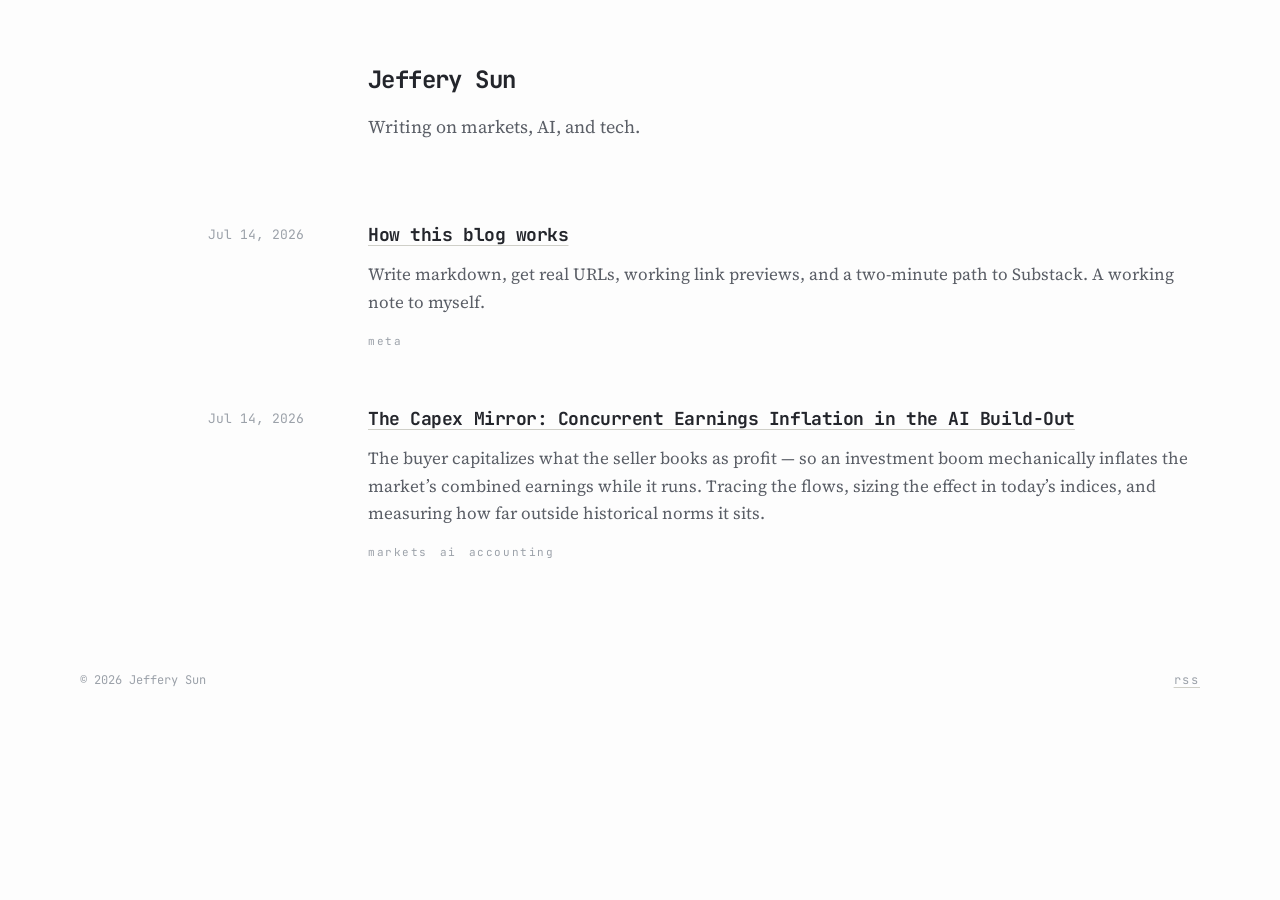
==== commit 332f954b: "Updates" ====
--- a/index.html
+++ b/index.html
@@ -1,4 +1,4 @@
-<!DOCTYPE html><html lang="en"><head><meta charset="utf-8"><meta name="viewport" content="width=device-width, initial-scale=1"><meta name="theme-color" content="#fafaf8"><meta name="generator" content="Astro v7.0.9"><title>0xjeffery</title><meta name="description" content="Writing on markets, AI, and tech."><link rel="canonical" href="https://0xjeffery.com/"><link rel="icon" href="/logo.png" type="image/png"><link rel="sitemap" href="/sitemap-index.xml"><link rel="alternate" type="application/rss+xml" title="0xjeffery — Writing on markets, AI, and tech." href="https://0xjeffery.com/rss.xml"><!-- Open Graph: what LinkedIn (and most everything else) reads. --><meta property="og:type" content="website"><meta property="og:url" content="https://0xjeffery.com/"><meta property="og:title" content="0xjeffery"><meta property="og:description" content="Writing on markets, AI, and tech."><meta property="og:image" content="https://0xjeffery.com/og/index.png"><meta property="og:image:width" content="1200"><meta property="og:image:height" content="630"><meta property="og:image:alt" content="0xjeffery"><meta property="og:site_name" content="0xjeffery"><meta property="og:locale" content="en_US"><!-- Twitter/X card. `summary_large_image` is what renders the big preview. --><meta name="twitter:card" content="summary_large_image"><meta name="twitter:title" content="0xjeffery"><meta name="twitter:description" content="Writing on markets, AI, and tech."><meta name="twitter:image" content="https://0xjeffery.com/og/index.png"><meta name="twitter:image:alt" content="0xjeffery"><link rel="preconnect" href="https://fonts.googleapis.com"><link rel="preconnect" href="https://fonts.gstatic.com" crossorigin><link href="https://fonts.googleapis.com/css2?family=JetBrains+Mono:wght@400;500;700&family=Source+Serif+4:ital,opsz,wght@0,8..60,400..600;1,8..60,400&display=swap" rel="stylesheet"><link rel="stylesheet" href="/_astro/BaseLayout.D_yAoseW.css"></head><body><!-- `clip`, not `hidden`: overflow-x:hidden silently turns this into a scroll container,
+<!DOCTYPE html><html lang="en"><head><meta charset="utf-8"><meta name="viewport" content="width=device-width, initial-scale=1"><meta name="theme-color" content="#fafaf8"><meta name="generator" content="Astro v7.0.9"><title>0xjeffery</title><meta name="description" content="Writing on markets, AI, and tech."><link rel="canonical" href="https://0xjeffery.com/"><link rel="icon" href="/logo.png" type="image/png"><link rel="sitemap" href="/sitemap-index.xml"><link rel="alternate" type="application/rss+xml" title="0xjeffery — Writing on markets, AI, and tech." href="https://0xjeffery.com/rss.xml"><!-- Open Graph: what LinkedIn (and most everything else) reads. --><meta property="og:type" content="website"><meta property="og:url" content="https://0xjeffery.com/"><meta property="og:title" content="0xjeffery"><meta property="og:description" content="Writing on markets, AI, and tech."><meta property="og:image" content="https://0xjeffery.com/og/index.png"><meta property="og:image:width" content="1200"><meta property="og:image:height" content="630"><meta property="og:image:alt" content="0xjeffery"><meta property="og:site_name" content="0xjeffery"><meta property="og:locale" content="en_US"><!-- Twitter/X card. `summary_large_image` is what renders the big preview. --><meta name="twitter:card" content="summary_large_image"><meta name="twitter:title" content="0xjeffery"><meta name="twitter:description" content="Writing on markets, AI, and tech."><meta name="twitter:image" content="https://0xjeffery.com/og/index.png"><meta name="twitter:image:alt" content="0xjeffery"><link rel="preconnect" href="https://fonts.googleapis.com"><link rel="preconnect" href="https://fonts.gstatic.com" crossorigin><link href="https://fonts.googleapis.com/css2?family=JetBrains+Mono:wght@400;500;700&family=Source+Serif+4:ital,opsz,wght@0,8..60,400..600;1,8..60,400&display=swap" rel="stylesheet"><link rel="stylesheet" href="/_astro/BaseLayout.CsXZ1PlW.css"></head><body><!-- `clip`, not `hidden`: overflow-x:hidden silently turns this into a scroll container,
          which kills position:sticky on every descendant — including the pinned contents
-         sidebar. `clip` contains the same overflow without that side effect. --><div class="animate-fade-up min-h-screen overflow-x-clip"><div class="mx-auto max-w-[92rem] px-5 py-14 sm:px-6 sm:py-16 lg:px-8"><main><div class="lg:grid lg:grid-cols-[14rem_minmax(0,52rem)_14rem] lg:justify-center lg:gap-16"><div class="hidden lg:block"></div><header><h1 class="text-ink font-mono text-2xl font-bold tracking-tight">Jeffery Sun</h1><p class="text-muted mt-4 font-serif text-lg leading-relaxed">Writing on markets, AI, and tech.</p></header></div><ul class="mt-20 space-y-14"><li class="lg:grid lg:grid-cols-[14rem_minmax(0,52rem)_14rem] lg:justify-center lg:gap-16"><div class="text-faint pt-1 font-mono text-[13px] lg:text-right"><time datetime="2026-07-14T00:00:00.000Z">Jul 14, 2026</time></div><div class="mt-2 lg:mt-0"><a href="/posts/how-this-works/" class="group block"><h2 class="text-ink group-hover:text-muted font-mono text-lg font-bold tracking-tight underline decoration-[#cfcfc8] decoration-1 underline-offset-[4px] transition-colors group-hover:decoration-[#5a5e66]">How this blog works</h2><p class="text-muted mt-3 font-serif text-[1.0625rem] leading-relaxed">Write markdown, get real URLs, working link previews, and a two-minute path to Substack. A working note to myself.</p></a><div class="mt-4 flex flex-wrap gap-x-3"><span class="tag">meta</span></div></div></li><li class="lg:grid lg:grid-cols-[14rem_minmax(0,52rem)_14rem] lg:justify-center lg:gap-16"><div class="text-faint pt-1 font-mono text-[13px] lg:text-right"><time datetime="2026-07-14T00:00:00.000Z">Jul 14, 2026</time></div><div class="mt-2 lg:mt-0"><a href="/posts/the-capex-mirror/" class="group block"><h2 class="text-ink group-hover:text-muted font-mono text-lg font-bold tracking-tight underline decoration-[#cfcfc8] decoration-1 underline-offset-[4px] transition-colors group-hover:decoration-[#5a5e66]">The Capex Mirror: Concurrent Earnings Inflation in the AI Build-Out</h2><p class="text-muted mt-3 font-serif text-[1.0625rem] leading-relaxed">The buyer capitalizes what the seller books as profit — so an investment boom mechanically inflates the market’s combined earnings while it runs. Tracing the flows, sizing the effect in today’s indices, and measuring how far outside historical norms it sits.</p></a><div class="mt-4 flex flex-wrap gap-x-3"><span class="tag">markets</span><span class="tag">ai</span><span class="tag">accounting</span></div></div></li></ul></main><!-- Bounded to the width of the article grid (14 + 4 + 52 + 4 + 14 = 88rem) so the
-             footer rule doesn't run wider than the content it sits under. --><footer class="text-faint mx-auto mt-28 flex max-w-[88rem] items-center justify-between font-mono text-xs"><span>© 2026 Jeffery Sun</span><a href="/rss.xml" class="ulink text-faint tracking-[0.15em]">rss</a></footer></div></div></body></html>+         sidebar. `clip` contains the same overflow without that side effect. --><div class="animate-fade-up min-h-screen overflow-x-clip"><div class="mx-auto max-w-[92rem] px-5 py-14 sm:px-6 sm:py-16 lg:px-8"><main><div class="lg:grid lg:grid-cols-[14rem_minmax(0,52rem)] lg:justify-center lg:gap-16"><div class="hidden lg:block"></div><header><h1 class="text-ink font-mono text-2xl font-bold tracking-tight">Jeffery Sun</h1><p class="text-muted mt-4 font-serif text-lg leading-relaxed">Writing on markets, AI, and tech.</p></header></div><ul class="mt-20 space-y-14"><li class="lg:grid lg:grid-cols-[14rem_minmax(0,52rem)] lg:justify-center lg:gap-16"><div class="text-faint pt-1 font-mono text-[13px] lg:text-right"><time datetime="2026-07-14T00:00:00.000Z">Jul 14, 2026</time></div><div class="mt-2 lg:mt-0"><a href="/posts/how-this-works/" class="group block"><h2 class="text-ink group-hover:text-muted font-mono text-lg font-bold tracking-tight underline decoration-[#cfcfc8] decoration-1 underline-offset-[4px] transition-colors group-hover:decoration-[#5a5e66]">How this blog works</h2><p class="text-muted mt-3 font-serif text-[1.0625rem] leading-relaxed">Write markdown, get real URLs, working link previews, and a two-minute path to Substack. A working note to myself.</p></a><div class="mt-4 flex flex-wrap gap-x-3"><span class="tag">meta</span></div></div></li><li class="lg:grid lg:grid-cols-[14rem_minmax(0,52rem)] lg:justify-center lg:gap-16"><div class="text-faint pt-1 font-mono text-[13px] lg:text-right"><time datetime="2026-07-14T00:00:00.000Z">Jul 14, 2026</time></div><div class="mt-2 lg:mt-0"><a href="/posts/the-capex-mirror/" class="group block"><h2 class="text-ink group-hover:text-muted font-mono text-lg font-bold tracking-tight underline decoration-[#cfcfc8] decoration-1 underline-offset-[4px] transition-colors group-hover:decoration-[#5a5e66]">The Capex Mirror: Concurrent Earnings Inflation in the AI Build-Out</h2><p class="text-muted mt-3 font-serif text-[1.0625rem] leading-relaxed">The buyer capitalizes what the seller books as profit — so an investment boom mechanically inflates the market’s combined earnings while it runs. Tracing the flows, sizing the effect in today’s indices, and measuring how far outside historical norms it sits.</p></a><div class="mt-4 flex flex-wrap gap-x-3"><span class="tag">markets</span><span class="tag">ai</span><span class="tag">accounting</span></div></div></li></ul></main><!-- Bounded to the width of the article grid (14 + 4 + 52 + 4 + 14 = 88rem) so the
+             footer rule doesn't run wider than the content it sits under. --><footer class="text-faint mx-auto mt-28 flex max-w-[70rem] items-center justify-between font-mono text-xs"><span>© 2026 Jeffery Sun</span><a href="/rss.xml" class="ulink text-faint tracking-[0.15em]">rss</a></footer></div></div></body></html>
--- a/_astro/BaseLayout.CsXZ1PlW.css
+++ b/_astro/BaseLayout.CsXZ1PlW.css
@@ -0,0 +1,2 @@
+/*! tailwindcss v4.3.2 | MIT License | https://tailwindcss.com */
+@layer properties{@supports (((-webkit-hyphens:none)) and (not (margin-trim:inline))) or ((-moz-orient:inline) and (not (color:rgb(from red r g b)))){*,:before,:after,::backdrop{--tw-tracking:initial;--tw-rotate-x:initial;--tw-rotate-y:initial;--tw-rotate-z:initial;--tw-skew-x:initial;--tw-skew-y:initial;--tw-space-y-reverse:0;--tw-leading:initial;--tw-font-weight:initial;--tw-duration:initial;--tw-border-style:solid;--tw-ordinal:initial;--tw-slashed-zero:initial;--tw-numeric-figure:initial;--tw-numeric-spacing:initial;--tw-numeric-fraction:initial}}}@layer theme{:root,:host{--font-sans:ui-sans-serif, system-ui, sans-serif, "Apple Color Emoji", "Segoe UI Emoji", "Segoe UI Symbol", "Noto Color Emoji";--font-serif:"Source Serif 4", ui-serif, Charter, "Iowan Old Style", Georgia, serif;--font-mono:"JetBrains Mono", ui-monospace, SFMono-Regular, Menlo, monospace;--spacing:.25rem;--text-xs:.75rem;--text-xs--line-height:calc(1 / .75);--text-sm:.875rem;--text-sm--line-height:calc(1.25 / .875);--text-lg:1.125rem;--text-lg--line-height:calc(1.75 / 1.125);--text-2xl:1.5rem;--text-2xl--line-height:calc(2 / 1.5);--font-weight-normal:400;--font-weight-semibold:600;--font-weight-bold:700;--tracking-tight:-.025em;--leading-snug:1.375;--leading-normal:1.5;--leading-relaxed:1.625;--default-transition-duration:.15s;--default-transition-timing-function:cubic-bezier(.4, 0, .2, 1);--default-font-family:var(--font-sans);--default-mono-font-family:var(--font-mono);--color-accent:#23252b;--color-wash:#f4f4f2;--color-paper:#fdfdfd;--color-ink:#23252b;--color-muted:#5a5e66;--color-faint:#9ba1a9;--color-line:#e8e8e6;--color-line2:#d6d6d2;--animate-fade-up:fade-up .6s ease-out both}}@layer base{*,:after,:before,::backdrop{box-sizing:border-box;border:0 solid;margin:0;padding:0}::file-selector-button{box-sizing:border-box;border:0 solid;margin:0;padding:0}html,:host{-webkit-text-size-adjust:100%;tab-size:4;line-height:1.5;font-family:var(--default-font-family,ui-sans-serif, system-ui, sans-serif, "Apple Color Emoji", "Segoe UI Emoji", "Segoe UI Symbol", "Noto Color Emoji");font-feature-settings:var(--default-font-feature-settings,normal);font-variation-settings:var(--default-font-variation-settings,normal);-webkit-tap-highlight-color:transparent}hr{height:0;color:inherit;border-top-width:1px}abbr:where([title]){text-decoration:underline dotted}h1,h2,h3,h4,h5,h6{font-size:inherit;font-weight:inherit}a{color:inherit;-webkit-text-decoration:inherit;-webkit-text-decoration:inherit;-webkit-text-decoration:inherit;text-decoration:inherit}b,strong{font-weight:bolder}code,kbd,samp,pre{font-family:var(--default-mono-font-family,ui-monospace, SFMono-Regular, Menlo, Monaco, Consolas, "Liberation Mono", "Courier New", monospace);font-feature-settings:var(--default-mono-font-feature-settings,normal);font-variation-settings:var(--default-mono-font-variation-settings,normal);font-size:1em}small{font-size:80%}sub,sup{vertical-align:baseline;font-size:75%;line-height:0;position:relative}sub{bottom:-.25em}sup{top:-.5em}table{text-indent:0;border-color:inherit;border-collapse:collapse}:-moz-focusring{outline:auto}progress{vertical-align:baseline}summary{display:list-item}ol,ul,menu{list-style:none}img,svg,video,canvas,audio,iframe,embed,object{vertical-align:middle;display:block}img,video{max-width:100%;height:auto}button,input,select,optgroup,textarea{font:inherit;font-feature-settings:inherit;font-variation-settings:inherit;letter-spacing:inherit;color:inherit;opacity:1;background-color:#0000;border-radius:0}::file-selector-button{font:inherit;font-feature-settings:inherit;font-variation-settings:inherit;letter-spacing:inherit;color:inherit;opacity:1;background-color:#0000;border-radius:0}:where(select:is([multiple],[size])) optgroup{font-weight:bolder}:where(select:is([multiple],[size])) optgroup option{padding-inline-start:20px}::file-selector-button{margin-inline-end:4px}::placeholder{opacity:1}@supports (not ((-webkit-appearance:-apple-pay-button))) or (contain-intrinsic-size:1px){::placeholder{color:currentColor}@supports (color:color-mix(in lab, red, red)){::placeholder{color:color-mix(in oklab, currentcolor 50%, transparent)}}}textarea{resize:vertical}::-webkit-search-decoration{-webkit-appearance:none}::-webkit-date-and-time-value{min-height:1lh;text-align:inherit}::-webkit-datetime-edit{display:inline-flex}::-webkit-datetime-edit-fields-wrapper{padding:0}::-webkit-datetime-edit{padding-block:0}::-webkit-datetime-edit-year-field{padding-block:0}::-webkit-datetime-edit-month-field{padding-block:0}::-webkit-datetime-edit-day-field{padding-block:0}::-webkit-datetime-edit-hour-field{padding-block:0}::-webkit-datetime-edit-minute-field{padding-block:0}::-webkit-datetime-edit-second-field{padding-block:0}::-webkit-datetime-edit-millisecond-field{padding-block:0}::-webkit-datetime-edit-meridiem-field{padding-block:0}::-webkit-calendar-picker-indicator{line-height:1}:-moz-ui-invalid{box-shadow:none}button,input:where([type=button],[type=reset],[type=submit]){appearance:button}::file-selector-button{appearance:button}::-webkit-inner-spin-button{height:auto}::-webkit-outer-spin-button{height:auto}[hidden]:where(:not([hidden=until-found])){display:none!important}html{scroll-behavior:smooth}body{background-color:var(--color-paper);font-family:var(--font-mono);color:var(--color-ink);-webkit-font-smoothing:antialiased;-moz-osx-font-smoothing:grayscale}::selection{color:#fdfdfd;background:#23252bd9}}@layer components{.prose .exh{margin-block:calc(var(--spacing) * 14);clear:both;width:100%}.prose .exh svg{width:100%;height:auto;display:block}.prose .exh-title{margin-bottom:calc(var(--spacing) * 4);font-family:var(--font-serif);font-size:var(--text-sm);line-height:var(--tw-leading,var(--text-sm--line-height));--tw-leading:var(--leading-snug);line-height:var(--leading-snug);color:var(--color-muted)}.prose .exh-title .lab{margin-right:calc(var(--spacing) * 2);font-family:var(--font-mono);--tw-font-weight:var(--font-weight-bold);font-size:11px;font-weight:var(--font-weight-bold);--tw-tracking:.1em;letter-spacing:.1em;color:var(--color-accent);text-transform:uppercase}.prose .exh-note{margin-top:calc(var(--spacing) * 4);border-top-style:var(--tw-border-style);border-top-width:1px;border-color:var(--color-line);padding-top:calc(var(--spacing) * 3);font-family:var(--font-serif);--tw-leading:var(--leading-normal);font-size:13px;line-height:var(--leading-normal);color:var(--color-muted)}.prose .exh-note strong{--tw-font-weight:var(--font-weight-semibold);font-weight:var(--font-weight-semibold);color:var(--color-ink)}.prose .panel-lab{margin-top:calc(var(--spacing) * 8);margin-bottom:calc(var(--spacing) * 3);font-family:var(--font-mono);--tw-font-weight:var(--font-weight-bold);font-size:11px;font-weight:var(--font-weight-bold);--tw-tracking:.1em;letter-spacing:.1em;color:var(--color-accent);text-transform:uppercase}.prose .panel-lab em{font-family:var(--font-serif);color:var(--color-muted);text-transform:none;letter-spacing:0;font-size:13px;font-style:normal}.prose a.nref{font-family:var(--font-mono);--tw-tracking:.08em;letter-spacing:.08em;white-space:nowrap;color:var(--color-faint);text-transform:uppercase;font-size:10px;text-decoration-style:dotted}.prose .lede{--tw-leading:1.6;color:var(--color-ink);font-size:1.125rem;line-height:1.6}.prose .formula{margin-block:calc(var(--spacing) * 6);text-align:center;font-family:var(--font-serif);color:var(--color-muted);font-style:italic}.prose .small{font-family:var(--font-mono);font-size:var(--text-xs);line-height:var(--tw-leading,var(--text-xs--line-height));--tw-leading:var(--leading-relaxed);line-height:var(--leading-relaxed);color:var(--color-faint)}.prose .box{margin-block:calc(var(--spacing) * 8);border-left-style:var(--tw-border-style);border-left-width:2px;border-color:var(--color-accent);background-color:var(--color-wash);padding-inline:calc(var(--spacing) * 6);padding-block:calc(var(--spacing) * 4)}.prose .box p{margin-block:calc(var(--spacing) * 2);font-size:15px}.prose .box p:first-child{margin-top:0}.prose .box p:last-child{margin-bottom:0}.prose .tldr{margin-block:calc(var(--spacing) * 10);border-left-style:var(--tw-border-style);border-left-width:2px;border-color:var(--color-accent);background-color:var(--color-wash);padding-inline:calc(var(--spacing) * 6);padding-block:calc(var(--spacing) * 5)}.prose .tldr-hd{margin-bottom:calc(var(--spacing) * 4);font-family:var(--font-mono);--tw-font-weight:var(--font-weight-bold);font-size:11px;font-weight:var(--font-weight-bold);--tw-tracking:.16em;letter-spacing:.16em;color:var(--color-accent);text-transform:uppercase}.prose .tldr ol{counter-reset:t;margin:0;padding:0;list-style-type:none}.prose .tldr li{margin-bottom:calc(var(--spacing) * 4);padding-left:calc(var(--spacing) * 8);--tw-leading:var(--leading-relaxed);font-size:15px;line-height:var(--leading-relaxed);counter-increment:t;position:relative}.prose .tldr li:last-child{margin-bottom:0}.prose .tldr li:before{content:counter(t);border-style:var(--tw-border-style);border-width:1px;border-color:var(--color-accent);width:19px;height:19px;font-family:var(--font-mono);--tw-font-weight:var(--font-weight-bold);font-size:10px;font-weight:var(--font-weight-bold);color:var(--color-accent);border-radius:3.40282e38px;justify-content:center;align-items:center;display:flex;position:absolute;top:3px;left:0}.prose .tldr .cl{--tw-font-weight:var(--font-weight-bold);font-weight:var(--font-weight-bold);color:var(--color-ink);display:block}.prose ol.watch{margin-block:calc(var(--spacing) * 5);counter-reset:w;padding:0;list-style-type:none}.prose ol.watch li{margin-bottom:calc(var(--spacing) * 3);padding-left:calc(var(--spacing) * 8);counter-increment:w;position:relative}.prose ol.watch li:before{content:counter(w, lower-roman) ".";font-family:var(--font-mono);font-size:var(--text-xs);line-height:var(--tw-leading,var(--text-xs--line-height));--tw-font-weight:var(--font-weight-bold);font-weight:var(--font-weight-bold);color:var(--color-accent);position:absolute;top:2px;left:0}.prose .tblwrap{overflow-x:auto}.prose .tblwrap table{min-width:640px;font-family:var(--font-serif);--tw-leading:var(--leading-normal);font-size:13.5px;line-height:var(--leading-normal)}.prose .tblwrap th{border-top-style:var(--tw-border-style);border-top-width:1.5px;border-bottom-style:var(--tw-border-style);border-bottom-width:1px;border-color:var(--color-ink);padding-block:calc(var(--spacing) * 2);padding-right:calc(var(--spacing) * 4);text-align:left;vertical-align:bottom;font-family:var(--font-mono);--tw-font-weight:var(--font-weight-bold);font-size:11px;font-weight:var(--font-weight-bold);--tw-tracking:.08em;letter-spacing:.08em;color:var(--color-ink);text-transform:uppercase}.prose .tblwrap td{border-bottom-style:var(--tw-border-style);border-bottom-width:1px;border-color:var(--color-line);padding-block:calc(var(--spacing) * 2.5);padding-right:calc(var(--spacing) * 4);vertical-align:top}.prose .tblwrap th.r,.prose .tblwrap td.r,.prose .tblwrap td.num{padding-right:calc(var(--spacing) * 6);text-align:right;white-space:nowrap;--tw-numeric-spacing:tabular-nums;font-variant-numeric:var(--tw-ordinal,) var(--tw-slashed-zero,) var(--tw-numeric-figure,) var(--tw-numeric-spacing,) var(--tw-numeric-fraction,)}.prose .tblwrap td.hd{--tw-font-weight:var(--font-weight-bold);font-weight:var(--font-weight-bold);color:var(--color-ink)}.prose .tblwrap tr:last-child td{border-bottom-style:var(--tw-border-style);border-bottom-width:1.5px;border-color:var(--color-ink)}.prose .tblwrap tr.sec td{background-color:var(--color-wash);padding-inline:calc(var(--spacing) * 2);padding-block:calc(var(--spacing) * 1.5);font-family:var(--font-mono);--tw-font-weight:var(--font-weight-bold);font-size:11px;font-weight:var(--font-weight-bold);--tw-tracking:.08em;letter-spacing:.08em;color:var(--color-accent);text-transform:uppercase}.prose .tblwrap .it{--tw-font-weight:var(--font-weight-bold);font-weight:var(--font-weight-bold);color:var(--color-ink);display:block}.prose .tblwrap .sub{margin-top:calc(var(--spacing) * .5);font-family:var(--font-mono);--tw-leading:var(--leading-snug);font-size:11px;line-height:var(--leading-snug);color:var(--color-faint);display:block}.prose .tblwrap tr.tot td{border-top-style:var(--tw-border-style);border-top-width:1px;border-bottom-style:var(--tw-border-style);border-bottom-width:1.5px;border-color:var(--color-ink);background-color:var(--color-wash)}.prose .tblwrap tr.tot .it,.prose .tblwrap tr.tot td.num{--tw-font-weight:var(--font-weight-bold);font-weight:var(--font-weight-bold);color:var(--color-accent)}.prose .tblwrap tr.memo td{border-bottom-style:var(--tw-border-style);padding-top:calc(var(--spacing) * 4);border-bottom-width:0}.prose .tblwrap tr.memo .it{--tw-font-weight:var(--font-weight-normal);font-weight:var(--font-weight-normal);font-style:italic}.prose .anote{margin-bottom:calc(var(--spacing) * 7);border-left-style:var(--tw-border-style);border-left-width:2px;border-color:var(--color-line);padding-left:calc(var(--spacing) * 5)}.prose .anote:target{border-color:var(--color-accent)}.prose .an-hd{margin-bottom:calc(var(--spacing) * 3);font-family:var(--font-serif);font-size:var(--text-sm);line-height:var(--tw-leading,var(--text-sm--line-height));--tw-leading:var(--leading-snug);line-height:var(--leading-snug);color:var(--color-muted)}.prose .an-lab{margin-right:calc(var(--spacing) * 2);font-family:var(--font-mono);--tw-font-weight:var(--font-weight-bold);font-size:11px;font-weight:var(--font-weight-bold);--tw-tracking:.08em;letter-spacing:.08em;color:var(--color-accent);text-transform:uppercase}.prose .anote dl{column-gap:calc(var(--spacing) * 5);row-gap:calc(var(--spacing) * 2);--tw-leading:var(--leading-normal);font-size:13.5px;line-height:var(--leading-normal);color:var(--color-muted);grid-template-columns:8rem 1fr;margin:0;display:grid}.prose .anote dt{padding-top:calc(var(--spacing) * .5);font-family:var(--font-mono);--tw-font-weight:var(--font-weight-bold);font-size:10px;font-weight:var(--font-weight-bold);--tw-tracking:.05em;letter-spacing:.05em;color:var(--color-faint);text-transform:uppercase}.prose .anote dd{margin:0}.prose .anote strong{--tw-font-weight:var(--font-weight-normal);font-weight:var(--font-weight-normal);color:var(--color-ink)}.prose .gloss-grid{margin-top:calc(var(--spacing) * 5);--tw-leading:var(--leading-normal);font-size:13.5px;line-height:var(--leading-normal);columns:2;column-gap:2.5rem}.prose .gloss-grid p{margin-top:0;margin-bottom:calc(var(--spacing) * 3);break-inside:avoid}.prose .gloss-grid b{font-family:var(--font-mono);--tw-font-weight:var(--font-weight-bold);font-size:12px;font-weight:var(--font-weight-bold);color:var(--color-ink)}.prose .gloss-grid span{color:var(--color-muted)}@media (width<=640px){.prose .gloss-grid{columns:1}.prose .anote dl{grid-template-columns:1fr;row-gap:.125rem}.prose .anote dd{margin-bottom:calc(var(--spacing) * 2)}}.prose .exh svg .box{fill:none;stroke:#9ba1a9;stroke-width:1px}.prose .exh svg .hd{fill:#23252b;font-size:13px;font-weight:700}.prose .exh svg .sm{fill:#23252b;font-size:10.5px}.prose .exh svg .xs{fill:#9ba1a9;font-size:9.5px}.prose .exh svg .nv{fill:#23252b;font-size:11px;font-weight:700}.prose .exh svg .bk{fill:#9c4133;font-size:11px;font-weight:700}.prose .exh svg .fl{stroke:#23252b;stroke-width:1.4px;fill:none;marker-end:url(#a2)}.prose{font-family:var(--font-serif);--tw-leading:1.72;color:var(--color-ink);font-variant-numeric:oldstyle-nums proportional-nums;text-wrap:pretty;font-size:1.1875rem;line-height:1.72}.prose>*+*{margin-top:calc(var(--spacing) * 6)}.prose h2{margin-top:calc(var(--spacing) * 20);border-top-style:var(--tw-border-style);border-top-width:1px;border-color:var(--color-line);padding-top:calc(var(--spacing) * 7);font-family:var(--font-mono);--tw-font-weight:var(--font-weight-bold);font-size:1.0625rem;font-weight:var(--font-weight-bold);--tw-tracking:var(--tracking-tight);letter-spacing:var(--tracking-tight);color:var(--color-ink);scroll-margin-top:2.5rem}.prose h3{margin-top:calc(var(--spacing) * 11);font-family:var(--font-mono);--tw-font-weight:var(--font-weight-bold);font-size:.9375rem;font-weight:var(--font-weight-bold);--tw-tracking:var(--tracking-tight);letter-spacing:var(--tracking-tight);color:var(--color-ink);scroll-margin-top:2.5rem}.prose h2+*,.prose h3+*{margin-top:calc(var(--spacing) * 4)}.prose a{color:var(--color-ink);transition-property:color,background-color,border-color,outline-color,text-decoration-color,fill,stroke,--tw-gradient-from,--tw-gradient-via,--tw-gradient-to;transition-timing-function:var(--tw-ease,var(--default-transition-timing-function));transition-duration:var(--tw-duration,var(--default-transition-duration));--tw-duration:.15s;text-underline-offset:3px;text-decoration:underline 1px #cfcfc8;transition-duration:.15s}.prose a:hover{color:var(--color-muted);text-decoration-color:#5a5e66}.prose strong{--tw-font-weight:var(--font-weight-semibold);font-weight:var(--font-weight-semibold);color:var(--color-ink)}.prose em{font-style:italic}.prose ul{list-style-type:disc;list-style-position:outside}:where(.prose ul>:not(:last-child)){--tw-space-y-reverse:0;margin-block-start:calc(calc(var(--spacing) * 2) * var(--tw-space-y-reverse));margin-block-end:calc(calc(var(--spacing) * 2) * calc(1 - var(--tw-space-y-reverse)))}.prose ul{padding-left:calc(var(--spacing) * 5)}.prose ol{list-style-type:decimal;list-style-position:outside}:where(.prose ol>:not(:last-child)){--tw-space-y-reverse:0;margin-block-start:calc(calc(var(--spacing) * 2) * var(--tw-space-y-reverse));margin-block-end:calc(calc(var(--spacing) * 2) * calc(1 - var(--tw-space-y-reverse)))}.prose ol{padding-left:calc(var(--spacing) * 5)}.prose li::marker{font-family:var(--font-mono);font-size:var(--text-sm);line-height:var(--tw-leading,var(--text-sm--line-height));color:var(--color-faint)}.prose blockquote{border-left-style:var(--tw-border-style);border-left-width:2px;border-color:var(--color-line2);padding-block:var(--spacing);padding-left:calc(var(--spacing) * 5);color:var(--color-muted);font-style:italic}.prose hr{margin-block:calc(var(--spacing) * 12);border-top-style:var(--tw-border-style);border-top-width:1px;border-color:var(--color-line)}.prose img{margin-block:calc(var(--spacing) * 8);border-style:var(--tw-border-style);border-width:1px;border-color:var(--color-line);max-width:100%}.prose figcaption{margin-top:calc(var(--spacing) * 2);font-family:var(--font-mono);font-size:var(--text-xs);line-height:var(--tw-leading,var(--text-xs--line-height));color:var(--color-faint)}.prose code:not(pre code){background-color:#23252b0a;border-radius:2px}@supports (color:color-mix(in lab, red, red)){.prose code:not(pre code){background-color:color-mix(in oklab, var(--color-ink) 4%, transparent)}}.prose code:not(pre code){padding-inline:var(--spacing);padding-block:calc(var(--spacing) * .5);font-family:var(--font-mono);color:var(--color-ink);font-size:.8125rem}.prose pre{padding:calc(var(--spacing) * 5);font-family:var(--font-mono);--tw-leading:var(--leading-relaxed);font-size:.8125rem;line-height:var(--leading-relaxed);overflow-x:auto;background-color:#23252b09!important}.prose pre code{background-color:#0000;padding:0}.prose table{border-collapse:collapse;width:100%;font-family:var(--font-mono);font-size:.8125rem}.prose th,.prose td{border-bottom-style:var(--tw-border-style);border-bottom-width:1px;border-color:var(--color-line);padding-block:calc(var(--spacing) * 2);padding-right:calc(var(--spacing) * 6);text-align:left}.prose th{--tw-tracking:.1em;letter-spacing:.1em;color:var(--color-faint);text-transform:uppercase;font-size:11px}.prose .footnotes{margin-top:calc(var(--spacing) * 12);border-top-style:var(--tw-border-style);border-top-width:1px;border-color:var(--color-line);padding-top:calc(var(--spacing) * 6);font-size:var(--text-sm);line-height:var(--tw-leading,var(--text-sm--line-height));color:var(--color-muted)}.sidenote{border-left-style:var(--tw-border-style);border-left-width:2px;border-color:var(--color-line2);padding-block:var(--spacing);padding-left:calc(var(--spacing) * 4);font-family:var(--font-mono);--tw-leading:var(--leading-relaxed);font-size:.75rem;line-height:var(--leading-relaxed);color:var(--color-muted);margin-block:calc(var(--spacing) * 4);display:block}@media (width>=64rem){.sidenote{float:right;clear:right;margin-bottom:calc(var(--spacing) * 3);margin-left:calc(var(--spacing) * 8);border-left-style:var(--tw-border-style);border-left-width:2px;border-color:var(--color-line2);width:13rem;padding-block:calc(var(--spacing) * .5);padding-left:calc(var(--spacing) * 4);margin-top:.375rem}}.reveal{opacity:0;will-change:opacity, transform;transition:opacity .5s ease-out,transform .5s ease-out;transform:translateY(10px)}.reveal.is-in{opacity:1;transform:none}.toc-link{color:var(--color-faint);transition-property:color,background-color,border-color,outline-color,text-decoration-color,fill,stroke,--tw-gradient-from,--tw-gradient-via,--tw-gradient-to;transition-timing-function:var(--tw-ease,var(--default-transition-timing-function));transition-duration:var(--tw-duration,var(--default-transition-duration));--tw-duration:.2s;transition-duration:.2s}.toc-link:hover{color:var(--color-muted)}.toc-link[aria-current=true]{color:var(--color-ink)}.toc-num{color:var(--color-faint);--tw-numeric-spacing:tabular-nums;font-variant-numeric:var(--tw-ordinal,) var(--tw-slashed-zero,) var(--tw-numeric-figure,) var(--tw-numeric-spacing,) var(--tw-numeric-fraction,);transition-property:color,background-color,border-color,outline-color,text-decoration-color,fill,stroke,--tw-gradient-from,--tw-gradient-via,--tw-gradient-to;transition-timing-function:var(--tw-ease,var(--default-transition-timing-function));transition-duration:var(--tw-duration,var(--default-transition-duration));--tw-duration:.2s;transition-duration:.2s}.toc-item[data-current=true] .toc-num{color:var(--color-ink)}@media (prefers-reduced-motion:reduce){.reveal{opacity:1;transition:none;transform:none}html{scroll-behavior:auto}}}@layer utilities{.visible{visibility:visible}.absolute{position:absolute}.relative{position:relative}.static{position:static}.sticky{position:sticky}.top-10{top:calc(var(--spacing) * 10)}.mx-auto{margin-inline:auto}.mt-1{margin-top:var(--spacing)}.mt-2{margin-top:calc(var(--spacing) * 2)}.mt-3{margin-top:calc(var(--spacing) * 3)}.mt-4{margin-top:calc(var(--spacing) * 4)}.mt-5{margin-top:calc(var(--spacing) * 5)}.mt-8{margin-top:calc(var(--spacing) * 8)}.mt-12{margin-top:calc(var(--spacing) * 12)}.mt-16{margin-top:calc(var(--spacing) * 16)}.mt-20{margin-top:calc(var(--spacing) * 20)}.mt-28{margin-top:calc(var(--spacing) * 28)}.mb-3{margin-bottom:calc(var(--spacing) * 3)}.mb-10{margin-bottom:calc(var(--spacing) * 10)}.tag{font-family:var(--font-mono);--tw-tracking:.14em;letter-spacing:.14em;color:var(--color-faint);text-transform:lowercase;align-items:center;font-size:11px;display:inline-flex}.block{display:block}.contents{display:contents}.flex{display:flex}.grid{display:grid}.hidden{display:none}.inline{display:inline}.table{display:table}.table-cell{display:table-cell}.min-h-screen{min-height:100vh}.max-w-\[70rem\]{max-width:70rem}.max-w-\[92rem\]{max-width:92rem}.transform{transform:var(--tw-rotate-x,) var(--tw-rotate-y,) var(--tw-rotate-z,) var(--tw-skew-x,) var(--tw-skew-y,)}.animate-fade-up{animation:var(--animate-fade-up)}.cursor-pointer{cursor:pointer}.flex-wrap{flex-wrap:wrap}.items-center{align-items:center}.justify-between{justify-content:space-between}.gap-2{gap:calc(var(--spacing) * 2)}:where(.space-y-3>:not(:last-child)){--tw-space-y-reverse:0;margin-block-start:calc(calc(var(--spacing) * 3) * var(--tw-space-y-reverse));margin-block-end:calc(calc(var(--spacing) * 3) * calc(1 - var(--tw-space-y-reverse)))}:where(.space-y-14>:not(:last-child)){--tw-space-y-reverse:0;margin-block-start:calc(calc(var(--spacing) * 14) * var(--tw-space-y-reverse));margin-block-end:calc(calc(var(--spacing) * 14) * calc(1 - var(--tw-space-y-reverse)))}.gap-x-3{column-gap:calc(var(--spacing) * 3)}.gap-x-5{column-gap:calc(var(--spacing) * 5)}.gap-y-2{row-gap:calc(var(--spacing) * 2)}.self-start{align-self:flex-start}.overflow-x-clip{overflow-x:clip}.px-5{padding-inline:calc(var(--spacing) * 5)}.py-14{padding-block:calc(var(--spacing) * 14)}.py-20{padding-block:calc(var(--spacing) * 20)}.pt-1{padding-top:var(--spacing)}.font-mono{font-family:var(--font-mono)}.font-serif{font-family:var(--font-serif)}.text-2xl{font-size:var(--text-2xl);line-height:var(--tw-leading,var(--text-2xl--line-height))}.text-lg{font-size:var(--text-lg);line-height:var(--tw-leading,var(--text-lg--line-height))}.text-sm{font-size:var(--text-sm);line-height:var(--tw-leading,var(--text-sm--line-height))}.text-xs{font-size:var(--text-xs);line-height:var(--tw-leading,var(--text-xs--line-height))}.text-\[1\.0625rem\]{font-size:1.0625rem}.text-\[13px\]{font-size:13px}.leading-\[1\.25\]{--tw-leading:1.25;line-height:1.25}.leading-relaxed{--tw-leading:var(--leading-relaxed);line-height:var(--leading-relaxed)}.leading-snug{--tw-leading:var(--leading-snug);line-height:var(--leading-snug)}.font-bold{--tw-font-weight:var(--font-weight-bold);font-weight:var(--font-weight-bold)}.tracking-\[0\.15em\]{--tw-tracking:.15em;letter-spacing:.15em}.tracking-\[0\.18em\]{--tw-tracking:.18em;letter-spacing:.18em}.tracking-tight{--tw-tracking:var(--tracking-tight);letter-spacing:var(--tracking-tight)}.ulink{color:var(--color-ink);transition-property:color,background-color,border-color,outline-color,text-decoration-color,fill,stroke,--tw-gradient-from,--tw-gradient-via,--tw-gradient-to;transition-timing-function:var(--tw-ease,var(--default-transition-timing-function));transition-duration:var(--tw-duration,var(--default-transition-duration));--tw-duration:.15s;text-underline-offset:3px;text-decoration:underline 1px #cfcfc8;transition-duration:.15s}.ulink:hover{color:var(--color-muted);text-decoration-color:#5a5e66}.text-faint{color:var(--color-faint)}.text-ink{color:var(--color-ink)}.text-muted{color:var(--color-muted)}.uppercase{text-transform:uppercase}.no-underline{text-decoration-line:none}.underline{text-decoration-line:underline}.decoration-\[\#cfcfc8\]{text-decoration-color:#cfcfc8}.decoration-1{text-decoration-thickness:1px}.underline-offset-\[4px\]{text-underline-offset:4px}.opacity-0{opacity:0}.transition-colors{transition-property:color,background-color,border-color,outline-color,text-decoration-color,fill,stroke,--tw-gradient-from,--tw-gradient-via,--tw-gradient-to;transition-timing-function:var(--tw-ease,var(--default-transition-timing-function));transition-duration:var(--tw-duration,var(--default-transition-duration))}.transition-opacity{transition-property:opacity;transition-timing-function:var(--tw-ease,var(--default-transition-timing-function));transition-duration:var(--tw-duration,var(--default-transition-duration))}@media (hover:hover){.group-hover\:text-muted:is(:where(.group):hover *){color:var(--color-muted)}.group-hover\:decoration-\[\#5a5e66\]:is(:where(.group):hover *){text-decoration-color:#5a5e66}}@media (width>=40rem){.sm\:px-6{padding-inline:calc(var(--spacing) * 6)}.sm\:py-16{padding-block:calc(var(--spacing) * 16)}.sm\:text-\[1\.6rem\]{font-size:1.6rem}}@media (width>=64rem){.lg\:sticky{position:sticky}.lg\:top-10{top:calc(var(--spacing) * 10)}.lg\:mt-0{margin-top:0}.lg\:mb-0{margin-bottom:0}.lg\:block{display:block}.lg\:grid{display:grid}.lg\:grid-cols-\[14rem_minmax\(0\,52rem\)\]{grid-template-columns:14rem minmax(0,52rem)}.lg\:justify-center{justify-content:center}.lg\:gap-16{gap:calc(var(--spacing) * 16)}.lg\:self-start{align-self:flex-start}.lg\:px-8{padding-inline:calc(var(--spacing) * 8)}.lg\:text-right{text-align:right}}}::-webkit-scrollbar{width:10px;height:10px}::-webkit-scrollbar-track{background:0 0}::-webkit-scrollbar-thumb{background:#d5d5cf;border-radius:6px}::-webkit-scrollbar-thumb:hover{background:#bcbcb4}@property --tw-tracking{syntax:"*";inherits:false}@property --tw-rotate-x{syntax:"*";inherits:false}@property --tw-rotate-y{syntax:"*";inherits:false}@property --tw-rotate-z{syntax:"*";inherits:false}@property --tw-skew-x{syntax:"*";inherits:false}@property --tw-skew-y{syntax:"*";inherits:false}@property --tw-space-y-reverse{syntax:"*";inherits:false;initial-value:0}@property --tw-leading{syntax:"*";inherits:false}@property --tw-font-weight{syntax:"*";inherits:false}@property --tw-duration{syntax:"*";inherits:false}@property --tw-border-style{syntax:"*";inherits:false;initial-value:solid}@property --tw-ordinal{syntax:"*";inherits:false}@property --tw-slashed-zero{syntax:"*";inherits:false}@property --tw-numeric-figure{syntax:"*";inherits:false}@property --tw-numeric-spacing{syntax:"*";inherits:false}@property --tw-numeric-fraction{syntax:"*";inherits:false}@keyframes fade-up{0%{opacity:0;transform:translateY(8px)}to{opacity:1;transform:translateY(0)}}
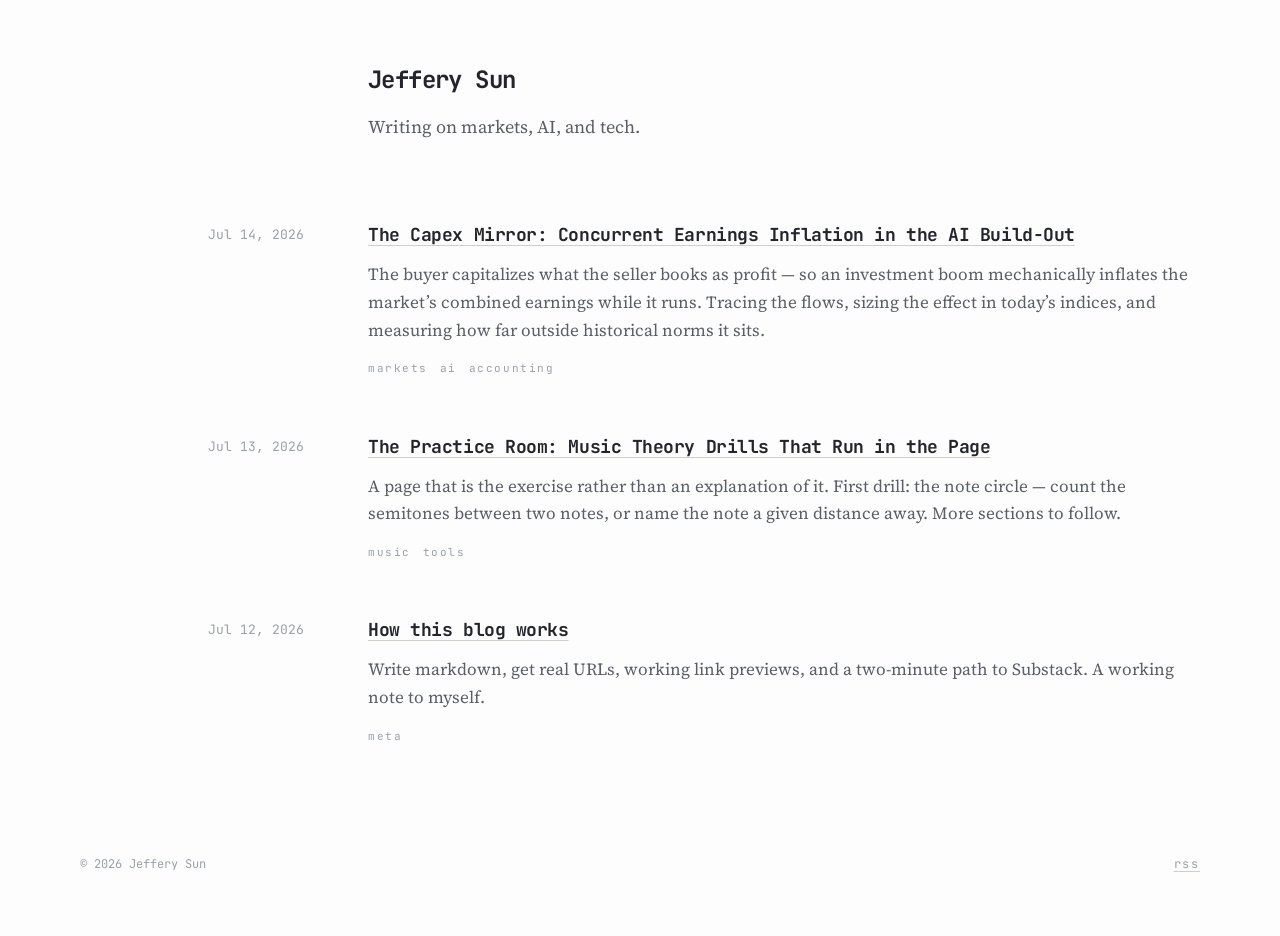
==== commit c8cdaff8: "Updates" ====
--- a/index.html
+++ b/index.html
@@ -1,4 +1,4 @@
-<!DOCTYPE html><html lang="en"><head><meta charset="utf-8"><meta name="viewport" content="width=device-width, initial-scale=1"><meta name="theme-color" content="#fafaf8"><meta name="generator" content="Astro v7.0.9"><title>0xjeffery</title><meta name="description" content="Writing on markets, AI, and tech."><link rel="canonical" href="https://0xjeffery.com/"><link rel="icon" href="/logo.png" type="image/png"><link rel="sitemap" href="/sitemap-index.xml"><link rel="alternate" type="application/rss+xml" title="0xjeffery — Writing on markets, AI, and tech." href="https://0xjeffery.com/rss.xml"><!-- Open Graph: what LinkedIn (and most everything else) reads. --><meta property="og:type" content="website"><meta property="og:url" content="https://0xjeffery.com/"><meta property="og:title" content="0xjeffery"><meta property="og:description" content="Writing on markets, AI, and tech."><meta property="og:image" content="https://0xjeffery.com/og/index.png"><meta property="og:image:width" content="1200"><meta property="og:image:height" content="630"><meta property="og:image:alt" content="0xjeffery"><meta property="og:site_name" content="0xjeffery"><meta property="og:locale" content="en_US"><!-- Twitter/X card. `summary_large_image` is what renders the big preview. --><meta name="twitter:card" content="summary_large_image"><meta name="twitter:title" content="0xjeffery"><meta name="twitter:description" content="Writing on markets, AI, and tech."><meta name="twitter:image" content="https://0xjeffery.com/og/index.png"><meta name="twitter:image:alt" content="0xjeffery"><link rel="preconnect" href="https://fonts.googleapis.com"><link rel="preconnect" href="https://fonts.gstatic.com" crossorigin><link href="https://fonts.googleapis.com/css2?family=JetBrains+Mono:wght@400;500;700&family=Source+Serif+4:ital,opsz,wght@0,8..60,400..600;1,8..60,400&display=swap" rel="stylesheet"><link rel="stylesheet" href="/_astro/BaseLayout.CsXZ1PlW.css"></head><body><!-- `clip`, not `hidden`: overflow-x:hidden silently turns this into a scroll container,
+<!DOCTYPE html><html lang="en"><head><meta charset="utf-8"><meta name="viewport" content="width=device-width, initial-scale=1"><meta name="theme-color" content="#fafaf8"><meta name="generator" content="Astro v7.0.9"><title>0xjeffery</title><meta name="description" content="Writing on markets, AI, and tech."><link rel="canonical" href="https://0xjeffery.com/"><link rel="icon" href="/logo.png" type="image/png"><link rel="sitemap" href="/sitemap-index.xml"><link rel="alternate" type="application/rss+xml" title="0xjeffery — Writing on markets, AI, and tech." href="https://0xjeffery.com/rss.xml"><!-- Open Graph: what LinkedIn (and most everything else) reads. --><meta property="og:type" content="website"><meta property="og:url" content="https://0xjeffery.com/"><meta property="og:title" content="0xjeffery"><meta property="og:description" content="Writing on markets, AI, and tech."><meta property="og:image" content="https://0xjeffery.com/og/index.png"><meta property="og:image:width" content="1200"><meta property="og:image:height" content="630"><meta property="og:image:alt" content="0xjeffery"><meta property="og:site_name" content="0xjeffery"><meta property="og:locale" content="en_US"><!-- Twitter/X card. `summary_large_image` is what renders the big preview. --><meta name="twitter:card" content="summary_large_image"><meta name="twitter:title" content="0xjeffery"><meta name="twitter:description" content="Writing on markets, AI, and tech."><meta name="twitter:image" content="https://0xjeffery.com/og/index.png"><meta name="twitter:image:alt" content="0xjeffery"><link rel="preconnect" href="https://fonts.googleapis.com"><link rel="preconnect" href="https://fonts.gstatic.com" crossorigin><link href="https://fonts.googleapis.com/css2?family=JetBrains+Mono:wght@400;500;700&family=Source+Serif+4:ital,opsz,wght@0,8..60,400..600;1,8..60,400&display=swap" rel="stylesheet"><link rel="stylesheet" href="/_astro/BaseLayout.CcBvzk_g.css"></head><body><!-- `clip`, not `hidden`: overflow-x:hidden silently turns this into a scroll container,
          which kills position:sticky on every descendant — including the pinned contents
-         sidebar. `clip` contains the same overflow without that side effect. --><div class="animate-fade-up min-h-screen overflow-x-clip"><div class="mx-auto max-w-[92rem] px-5 py-14 sm:px-6 sm:py-16 lg:px-8"><main><div class="lg:grid lg:grid-cols-[14rem_minmax(0,52rem)] lg:justify-center lg:gap-16"><div class="hidden lg:block"></div><header><h1 class="text-ink font-mono text-2xl font-bold tracking-tight">Jeffery Sun</h1><p class="text-muted mt-4 font-serif text-lg leading-relaxed">Writing on markets, AI, and tech.</p></header></div><ul class="mt-20 space-y-14"><li class="lg:grid lg:grid-cols-[14rem_minmax(0,52rem)] lg:justify-center lg:gap-16"><div class="text-faint pt-1 font-mono text-[13px] lg:text-right"><time datetime="2026-07-14T00:00:00.000Z">Jul 14, 2026</time></div><div class="mt-2 lg:mt-0"><a href="/posts/how-this-works/" class="group block"><h2 class="text-ink group-hover:text-muted font-mono text-lg font-bold tracking-tight underline decoration-[#cfcfc8] decoration-1 underline-offset-[4px] transition-colors group-hover:decoration-[#5a5e66]">How this blog works</h2><p class="text-muted mt-3 font-serif text-[1.0625rem] leading-relaxed">Write markdown, get real URLs, working link previews, and a two-minute path to Substack. A working note to myself.</p></a><div class="mt-4 flex flex-wrap gap-x-3"><span class="tag">meta</span></div></div></li><li class="lg:grid lg:grid-cols-[14rem_minmax(0,52rem)] lg:justify-center lg:gap-16"><div class="text-faint pt-1 font-mono text-[13px] lg:text-right"><time datetime="2026-07-14T00:00:00.000Z">Jul 14, 2026</time></div><div class="mt-2 lg:mt-0"><a href="/posts/the-capex-mirror/" class="group block"><h2 class="text-ink group-hover:text-muted font-mono text-lg font-bold tracking-tight underline decoration-[#cfcfc8] decoration-1 underline-offset-[4px] transition-colors group-hover:decoration-[#5a5e66]">The Capex Mirror: Concurrent Earnings Inflation in the AI Build-Out</h2><p class="text-muted mt-3 font-serif text-[1.0625rem] leading-relaxed">The buyer capitalizes what the seller books as profit — so an investment boom mechanically inflates the market’s combined earnings while it runs. Tracing the flows, sizing the effect in today’s indices, and measuring how far outside historical norms it sits.</p></a><div class="mt-4 flex flex-wrap gap-x-3"><span class="tag">markets</span><span class="tag">ai</span><span class="tag">accounting</span></div></div></li></ul></main><!-- Bounded to the width of the article grid (14 + 4 + 52 + 4 + 14 = 88rem) so the
+         sidebar. `clip` contains the same overflow without that side effect. --><div class="animate-fade-up min-h-screen overflow-x-clip"><div class="mx-auto max-w-[92rem] px-5 py-14 sm:px-6 sm:py-16 lg:px-8"><main><div class="lg:grid lg:grid-cols-[14rem_minmax(0,52rem)] lg:justify-center lg:gap-16"><div class="hidden lg:block"></div><header><h1 class="text-ink font-mono text-2xl font-bold tracking-tight">Jeffery Sun</h1><p class="text-muted mt-4 font-serif text-lg leading-relaxed">Writing on markets, AI, and tech.</p></header></div><ul class="mt-20 space-y-14"><li class="lg:grid lg:grid-cols-[14rem_minmax(0,52rem)] lg:justify-center lg:gap-16"><div class="text-faint pt-1 font-mono text-[13px] lg:text-right"><time datetime="2026-07-14T00:00:00.000Z">Jul 14, 2026</time></div><div class="mt-2 lg:mt-0"><a href="/posts/the-capex-mirror/" class="group block"><h2 class="text-ink group-hover:text-muted font-mono text-lg font-bold tracking-tight underline decoration-[#cfcfc8] decoration-1 underline-offset-[4px] transition-colors group-hover:decoration-[#5a5e66]">The Capex Mirror: Concurrent Earnings Inflation in the AI Build-Out</h2><p class="text-muted mt-3 font-serif text-[1.0625rem] leading-relaxed">The buyer capitalizes what the seller books as profit — so an investment boom mechanically inflates the market’s combined earnings while it runs. Tracing the flows, sizing the effect in today’s indices, and measuring how far outside historical norms it sits.</p></a><div class="mt-4 flex flex-wrap gap-x-3"><span class="tag">markets</span><span class="tag">ai</span><span class="tag">accounting</span></div></div></li><li class="lg:grid lg:grid-cols-[14rem_minmax(0,52rem)] lg:justify-center lg:gap-16"><div class="text-faint pt-1 font-mono text-[13px] lg:text-right"><time datetime="2026-07-13T00:00:00.000Z">Jul 13, 2026</time></div><div class="mt-2 lg:mt-0"><a href="/posts/the-practice-room/" class="group block"><h2 class="text-ink group-hover:text-muted font-mono text-lg font-bold tracking-tight underline decoration-[#cfcfc8] decoration-1 underline-offset-[4px] transition-colors group-hover:decoration-[#5a5e66]">The Practice Room: Music Theory Drills That Run in the Page</h2><p class="text-muted mt-3 font-serif text-[1.0625rem] leading-relaxed">A page that is the exercise rather than an explanation of it. First drill: the note circle — count the semitones between two notes, or name the note a given distance away. More sections to follow.</p></a><div class="mt-4 flex flex-wrap gap-x-3"><span class="tag">music</span><span class="tag">tools</span></div></div></li><li class="lg:grid lg:grid-cols-[14rem_minmax(0,52rem)] lg:justify-center lg:gap-16"><div class="text-faint pt-1 font-mono text-[13px] lg:text-right"><time datetime="2026-07-12T00:00:00.000Z">Jul 12, 2026</time></div><div class="mt-2 lg:mt-0"><a href="/posts/how-this-works/" class="group block"><h2 class="text-ink group-hover:text-muted font-mono text-lg font-bold tracking-tight underline decoration-[#cfcfc8] decoration-1 underline-offset-[4px] transition-colors group-hover:decoration-[#5a5e66]">How this blog works</h2><p class="text-muted mt-3 font-serif text-[1.0625rem] leading-relaxed">Write markdown, get real URLs, working link previews, and a two-minute path to Substack. A working note to myself.</p></a><div class="mt-4 flex flex-wrap gap-x-3"><span class="tag">meta</span></div></div></li></ul></main><!-- Bounded to the width of the article grid (14 + 4 + 52 + 4 + 14 = 88rem) so the
              footer rule doesn't run wider than the content it sits under. --><footer class="text-faint mx-auto mt-28 flex max-w-[70rem] items-center justify-between font-mono text-xs"><span>© 2026 Jeffery Sun</span><a href="/rss.xml" class="ulink text-faint tracking-[0.15em]">rss</a></footer></div></div></body></html>
--- a/_astro/BaseLayout.CcBvzk_g.css
+++ b/_astro/BaseLayout.CcBvzk_g.css
@@ -0,0 +1,2 @@
+/*! tailwindcss v4.3.2 | MIT License | https://tailwindcss.com */
+@layer properties{@supports (((-webkit-hyphens:none)) and (not (margin-trim:inline))) or ((-moz-orient:inline) and (not (color:rgb(from red r g b)))){*,:before,:after,::backdrop{--tw-tracking:initial;--tw-rotate-x:initial;--tw-rotate-y:initial;--tw-rotate-z:initial;--tw-skew-x:initial;--tw-skew-y:initial;--tw-space-y-reverse:0;--tw-border-style:solid;--tw-leading:initial;--tw-font-weight:initial;--tw-duration:initial;--tw-shadow:0 0 #0000;--tw-shadow-color:initial;--tw-shadow-alpha:100%;--tw-inset-shadow:0 0 #0000;--tw-inset-shadow-color:initial;--tw-inset-shadow-alpha:100%;--tw-ring-color:initial;--tw-ring-shadow:0 0 #0000;--tw-inset-ring-color:initial;--tw-inset-ring-shadow:0 0 #0000;--tw-ring-inset:initial;--tw-ring-offset-width:0px;--tw-ring-offset-color:#fff;--tw-ring-offset-shadow:0 0 #0000;--tw-ordinal:initial;--tw-slashed-zero:initial;--tw-numeric-figure:initial;--tw-numeric-spacing:initial;--tw-numeric-fraction:initial}}}@layer theme{:root,:host{--font-sans:ui-sans-serif, system-ui, sans-serif, "Apple Color Emoji", "Segoe UI Emoji", "Segoe UI Symbol", "Noto Color Emoji";--font-serif:"Source Serif 4", ui-serif, Charter, "Iowan Old Style", Georgia, serif;--font-mono:"JetBrains Mono", ui-monospace, SFMono-Regular, Menlo, monospace;--spacing:.25rem;--text-xs:.75rem;--text-xs--line-height:calc(1 / .75);--text-sm:.875rem;--text-sm--line-height:calc(1.25 / .875);--text-lg:1.125rem;--text-lg--line-height:calc(1.75 / 1.125);--text-2xl:1.5rem;--text-2xl--line-height:calc(2 / 1.5);--font-weight-normal:400;--font-weight-semibold:600;--font-weight-bold:700;--tracking-tight:-.025em;--leading-snug:1.375;--leading-normal:1.5;--leading-relaxed:1.625;--default-transition-duration:.15s;--default-transition-timing-function:cubic-bezier(.4, 0, .2, 1);--default-font-family:var(--font-sans);--default-mono-font-family:var(--font-mono);--color-accent:#23252b;--color-negative:#9c4133;--color-wash:#f4f4f2;--color-paper:#fdfdfd;--color-ink:#23252b;--color-muted:#5a5e66;--color-faint:#9ba1a9;--color-line:#e8e8e6;--color-line2:#d6d6d2;--animate-fade-up:fade-up .6s ease-out both}}@layer base{*,:after,:before,::backdrop{box-sizing:border-box;border:0 solid;margin:0;padding:0}::file-selector-button{box-sizing:border-box;border:0 solid;margin:0;padding:0}html,:host{-webkit-text-size-adjust:100%;tab-size:4;line-height:1.5;font-family:var(--default-font-family,ui-sans-serif, system-ui, sans-serif, "Apple Color Emoji", "Segoe UI Emoji", "Segoe UI Symbol", "Noto Color Emoji");font-feature-settings:var(--default-font-feature-settings,normal);font-variation-settings:var(--default-font-variation-settings,normal);-webkit-tap-highlight-color:transparent}hr{height:0;color:inherit;border-top-width:1px}abbr:where([title]){text-decoration:underline dotted}h1,h2,h3,h4,h5,h6{font-size:inherit;font-weight:inherit}a{color:inherit;-webkit-text-decoration:inherit;-webkit-text-decoration:inherit;-webkit-text-decoration:inherit;text-decoration:inherit}b,strong{font-weight:bolder}code,kbd,samp,pre{font-family:var(--default-mono-font-family,ui-monospace, SFMono-Regular, Menlo, Monaco, Consolas, "Liberation Mono", "Courier New", monospace);font-feature-settings:var(--default-mono-font-feature-settings,normal);font-variation-settings:var(--default-mono-font-variation-settings,normal);font-size:1em}small{font-size:80%}sub,sup{vertical-align:baseline;font-size:75%;line-height:0;position:relative}sub{bottom:-.25em}sup{top:-.5em}table{text-indent:0;border-color:inherit;border-collapse:collapse}:-moz-focusring{outline:auto}progress{vertical-align:baseline}summary{display:list-item}ol,ul,menu{list-style:none}img,svg,video,canvas,audio,iframe,embed,object{vertical-align:middle;display:block}img,video{max-width:100%;height:auto}button,input,select,optgroup,textarea{font:inherit;font-feature-settings:inherit;font-variation-settings:inherit;letter-spacing:inherit;color:inherit;opacity:1;background-color:#0000;border-radius:0}::file-selector-button{font:inherit;font-feature-settings:inherit;font-variation-settings:inherit;letter-spacing:inherit;color:inherit;opacity:1;background-color:#0000;border-radius:0}:where(select:is([multiple],[size])) optgroup{font-weight:bolder}:where(select:is([multiple],[size])) optgroup option{padding-inline-start:20px}::file-selector-button{margin-inline-end:4px}::placeholder{opacity:1}@supports (not ((-webkit-appearance:-apple-pay-button))) or (contain-intrinsic-size:1px){::placeholder{color:currentColor}@supports (color:color-mix(in lab, red, red)){::placeholder{color:color-mix(in oklab, currentcolor 50%, transparent)}}}textarea{resize:vertical}::-webkit-search-decoration{-webkit-appearance:none}::-webkit-date-and-time-value{min-height:1lh;text-align:inherit}::-webkit-datetime-edit{display:inline-flex}::-webkit-datetime-edit-fields-wrapper{padding:0}::-webkit-datetime-edit{padding-block:0}::-webkit-datetime-edit-year-field{padding-block:0}::-webkit-datetime-edit-month-field{padding-block:0}::-webkit-datetime-edit-day-field{padding-block:0}::-webkit-datetime-edit-hour-field{padding-block:0}::-webkit-datetime-edit-minute-field{padding-block:0}::-webkit-datetime-edit-second-field{padding-block:0}::-webkit-datetime-edit-millisecond-field{padding-block:0}::-webkit-datetime-edit-meridiem-field{padding-block:0}::-webkit-calendar-picker-indicator{line-height:1}:-moz-ui-invalid{box-shadow:none}button,input:where([type=button],[type=reset],[type=submit]){appearance:button}::file-selector-button{appearance:button}::-webkit-inner-spin-button{height:auto}::-webkit-outer-spin-button{height:auto}[hidden]:where(:not([hidden=until-found])){display:none!important}html{scroll-behavior:smooth}body{background-color:var(--color-paper);font-family:var(--font-mono);color:var(--color-ink);-webkit-font-smoothing:antialiased;-moz-osx-font-smoothing:grayscale}::selection{color:#fdfdfd;background:#23252bd9}}@layer components{.prose .exh{margin-block:calc(var(--spacing) * 14);clear:both;width:100%}.prose .exh svg{width:100%;height:auto;display:block}.prose .exh-title{margin-bottom:calc(var(--spacing) * 4);font-family:var(--font-serif);font-size:var(--text-sm);line-height:var(--tw-leading,var(--text-sm--line-height));--tw-leading:var(--leading-snug);line-height:var(--leading-snug);color:var(--color-muted)}.prose .exh-title .lab{margin-right:calc(var(--spacing) * 2);font-family:var(--font-mono);--tw-font-weight:var(--font-weight-bold);font-size:11px;font-weight:var(--font-weight-bold);--tw-tracking:.1em;letter-spacing:.1em;color:var(--color-accent);text-transform:uppercase}.prose .exh-note{margin-top:calc(var(--spacing) * 4);border-top-style:var(--tw-border-style);border-top-width:1px;border-color:var(--color-line);padding-top:calc(var(--spacing) * 3);font-family:var(--font-serif);--tw-leading:var(--leading-normal);font-size:13px;line-height:var(--leading-normal);color:var(--color-muted)}.prose .exh-note strong{--tw-font-weight:var(--font-weight-semibold);font-weight:var(--font-weight-semibold);color:var(--color-ink)}.prose .panel-lab{margin-top:calc(var(--spacing) * 8);margin-bottom:calc(var(--spacing) * 3);font-family:var(--font-mono);--tw-font-weight:var(--font-weight-bold);font-size:11px;font-weight:var(--font-weight-bold);--tw-tracking:.1em;letter-spacing:.1em;color:var(--color-accent);text-transform:uppercase}.prose .panel-lab em{font-family:var(--font-serif);color:var(--color-muted);text-transform:none;letter-spacing:0;font-size:13px;font-style:normal}.prose a.nref{font-family:var(--font-mono);--tw-tracking:.08em;letter-spacing:.08em;white-space:nowrap;color:var(--color-faint);text-transform:uppercase;font-size:10px;text-decoration-style:dotted}.prose .lede{--tw-leading:1.6;color:var(--color-ink);font-size:1.125rem;line-height:1.6}.prose .formula{margin-block:calc(var(--spacing) * 6);text-align:center;font-family:var(--font-serif);color:var(--color-muted);font-style:italic}.prose .small{font-family:var(--font-mono);font-size:var(--text-xs);line-height:var(--tw-leading,var(--text-xs--line-height));--tw-leading:var(--leading-relaxed);line-height:var(--leading-relaxed);color:var(--color-faint)}.prose .box{margin-block:calc(var(--spacing) * 8);border-left-style:var(--tw-border-style);border-left-width:2px;border-color:var(--color-accent);background-color:var(--color-wash);padding-inline:calc(var(--spacing) * 6);padding-block:calc(var(--spacing) * 4)}.prose .box p{margin-block:calc(var(--spacing) * 2);font-size:15px}.prose .box p:first-child{margin-top:0}.prose .box p:last-child{margin-bottom:0}.prose .tldr{margin-block:calc(var(--spacing) * 10);border-left-style:var(--tw-border-style);border-left-width:2px;border-color:var(--color-accent);background-color:var(--color-wash);padding-inline:calc(var(--spacing) * 6);padding-block:calc(var(--spacing) * 5)}.prose .tldr-hd{margin-bottom:calc(var(--spacing) * 4);font-family:var(--font-mono);--tw-font-weight:var(--font-weight-bold);font-size:11px;font-weight:var(--font-weight-bold);--tw-tracking:.16em;letter-spacing:.16em;color:var(--color-accent);text-transform:uppercase}.prose .tldr ol{counter-reset:t;margin:0;padding:0;list-style-type:none}.prose .tldr li{margin-bottom:calc(var(--spacing) * 4);padding-left:calc(var(--spacing) * 8);--tw-leading:var(--leading-relaxed);font-size:15px;line-height:var(--leading-relaxed);counter-increment:t;position:relative}.prose .tldr li:last-child{margin-bottom:0}.prose .tldr li:before{content:counter(t);border-style:var(--tw-border-style);border-width:1px;border-color:var(--color-accent);width:19px;height:19px;font-family:var(--font-mono);--tw-font-weight:var(--font-weight-bold);font-size:10px;font-weight:var(--font-weight-bold);color:var(--color-accent);border-radius:3.40282e38px;justify-content:center;align-items:center;display:flex;position:absolute;top:3px;left:0}.prose .tldr .cl{--tw-font-weight:var(--font-weight-bold);font-weight:var(--font-weight-bold);color:var(--color-ink);display:block}.prose ol.watch{margin-block:calc(var(--spacing) * 5);counter-reset:w;padding:0;list-style-type:none}.prose ol.watch li{margin-bottom:calc(var(--spacing) * 3);padding-left:calc(var(--spacing) * 8);counter-increment:w;position:relative}.prose ol.watch li:before{content:counter(w, lower-roman) ".";font-family:var(--font-mono);font-size:var(--text-xs);line-height:var(--tw-leading,var(--text-xs--line-height));--tw-font-weight:var(--font-weight-bold);font-weight:var(--font-weight-bold);color:var(--color-accent);position:absolute;top:2px;left:0}.prose .tblwrap{overflow-x:auto}.prose .tblwrap table{min-width:640px;font-family:var(--font-serif);--tw-leading:var(--leading-normal);font-size:13.5px;line-height:var(--leading-normal)}.prose .tblwrap th{border-top-style:var(--tw-border-style);border-top-width:1.5px;border-bottom-style:var(--tw-border-style);border-bottom-width:1px;border-color:var(--color-ink);padding-block:calc(var(--spacing) * 2);padding-right:calc(var(--spacing) * 4);text-align:left;vertical-align:bottom;font-family:var(--font-mono);--tw-font-weight:var(--font-weight-bold);font-size:11px;font-weight:var(--font-weight-bold);--tw-tracking:.08em;letter-spacing:.08em;color:var(--color-ink);text-transform:uppercase}.prose .tblwrap td{border-bottom-style:var(--tw-border-style);border-bottom-width:1px;border-color:var(--color-line);padding-block:calc(var(--spacing) * 2.5);padding-right:calc(var(--spacing) * 4);vertical-align:top}.prose .tblwrap th.r,.prose .tblwrap td.r,.prose .tblwrap td.num{padding-right:calc(var(--spacing) * 6);text-align:right;white-space:nowrap;--tw-numeric-spacing:tabular-nums;font-variant-numeric:var(--tw-ordinal,) var(--tw-slashed-zero,) var(--tw-numeric-figure,) var(--tw-numeric-spacing,) var(--tw-numeric-fraction,)}.prose .tblwrap td.hd{--tw-font-weight:var(--font-weight-bold);font-weight:var(--font-weight-bold);color:var(--color-ink)}.prose .tblwrap tr:last-child td{border-bottom-style:var(--tw-border-style);border-bottom-width:1.5px;border-color:var(--color-ink)}.prose .tblwrap tr.sec td{background-color:var(--color-wash);padding-inline:calc(var(--spacing) * 2);padding-block:calc(var(--spacing) * 1.5);font-family:var(--font-mono);--tw-font-weight:var(--font-weight-bold);font-size:11px;font-weight:var(--font-weight-bold);--tw-tracking:.08em;letter-spacing:.08em;color:var(--color-accent);text-transform:uppercase}.prose .tblwrap .it{--tw-font-weight:var(--font-weight-bold);font-weight:var(--font-weight-bold);color:var(--color-ink);display:block}.prose .tblwrap .sub{margin-top:calc(var(--spacing) * .5);font-family:var(--font-mono);--tw-leading:var(--leading-snug);font-size:11px;line-height:var(--leading-snug);color:var(--color-faint);display:block}.prose .tblwrap tr.tot td{border-top-style:var(--tw-border-style);border-top-width:1px;border-bottom-style:var(--tw-border-style);border-bottom-width:1.5px;border-color:var(--color-ink);background-color:var(--color-wash)}.prose .tblwrap tr.tot .it,.prose .tblwrap tr.tot td.num{--tw-font-weight:var(--font-weight-bold);font-weight:var(--font-weight-bold);color:var(--color-accent)}.prose .tblwrap tr.memo td{border-bottom-style:var(--tw-border-style);padding-top:calc(var(--spacing) * 4);border-bottom-width:0}.prose .tblwrap tr.memo .it{--tw-font-weight:var(--font-weight-normal);font-weight:var(--font-weight-normal);font-style:italic}.prose .anote{margin-bottom:calc(var(--spacing) * 7);border-left-style:var(--tw-border-style);border-left-width:2px;border-color:var(--color-line);padding-left:calc(var(--spacing) * 5)}.prose .anote:target{border-color:var(--color-accent)}.prose .an-hd{margin-bottom:calc(var(--spacing) * 3);font-family:var(--font-serif);font-size:var(--text-sm);line-height:var(--tw-leading,var(--text-sm--line-height));--tw-leading:var(--leading-snug);line-height:var(--leading-snug);color:var(--color-muted)}.prose .an-lab{margin-right:calc(var(--spacing) * 2);font-family:var(--font-mono);--tw-font-weight:var(--font-weight-bold);font-size:11px;font-weight:var(--font-weight-bold);--tw-tracking:.08em;letter-spacing:.08em;color:var(--color-accent);text-transform:uppercase}.prose .anote dl{column-gap:calc(var(--spacing) * 5);row-gap:calc(var(--spacing) * 2);--tw-leading:var(--leading-normal);font-size:13.5px;line-height:var(--leading-normal);color:var(--color-muted);grid-template-columns:8rem 1fr;margin:0;display:grid}.prose .anote dt{padding-top:calc(var(--spacing) * .5);font-family:var(--font-mono);--tw-font-weight:var(--font-weight-bold);font-size:10px;font-weight:var(--font-weight-bold);--tw-tracking:.05em;letter-spacing:.05em;color:var(--color-faint);text-transform:uppercase}.prose .anote dd{margin:0}.prose .anote strong{--tw-font-weight:var(--font-weight-normal);font-weight:var(--font-weight-normal);color:var(--color-ink)}.prose .gloss-grid{margin-top:calc(var(--spacing) * 5);--tw-leading:var(--leading-normal);font-size:13.5px;line-height:var(--leading-normal);columns:2;column-gap:2.5rem}.prose .gloss-grid p{margin-top:0;margin-bottom:calc(var(--spacing) * 3);break-inside:avoid}.prose .gloss-grid b{font-family:var(--font-mono);--tw-font-weight:var(--font-weight-bold);font-size:12px;font-weight:var(--font-weight-bold);color:var(--color-ink)}.prose .gloss-grid span{color:var(--color-muted)}@media (width<=640px){.prose .gloss-grid{columns:1}.prose .anote dl{grid-template-columns:1fr;row-gap:.125rem}.prose .anote dd{margin-bottom:calc(var(--spacing) * 2)}}.prose .exh svg .box{fill:none;stroke:#9ba1a9;stroke-width:1px}.prose .exh svg .hd{fill:#23252b;font-size:13px;font-weight:700}.prose .exh svg .sm{fill:#23252b;font-size:10.5px}.prose .exh svg .xs{fill:#9ba1a9;font-size:9.5px}.prose .exh svg .nv{fill:#23252b;font-size:11px;font-weight:700}.prose .exh svg .bk{fill:#9c4133;font-size:11px;font-weight:700}.prose .exh svg .fl{stroke:#23252b;stroke-width:1.4px;fill:none;marker-end:url(#a2)}.prose{font-family:var(--font-serif);--tw-leading:1.72;color:var(--color-ink);font-variant-numeric:oldstyle-nums proportional-nums;text-wrap:pretty;font-size:1.1875rem;line-height:1.72}.prose>*+*{margin-top:calc(var(--spacing) * 6)}.prose h2{margin-top:calc(var(--spacing) * 20);border-top-style:var(--tw-border-style);border-top-width:1px;border-color:var(--color-line);padding-top:calc(var(--spacing) * 7);font-family:var(--font-mono);--tw-font-weight:var(--font-weight-bold);font-size:1.0625rem;font-weight:var(--font-weight-bold);--tw-tracking:var(--tracking-tight);letter-spacing:var(--tracking-tight);color:var(--color-ink);scroll-margin-top:2.5rem}.prose h3{margin-top:calc(var(--spacing) * 11);font-family:var(--font-mono);--tw-font-weight:var(--font-weight-bold);font-size:.9375rem;font-weight:var(--font-weight-bold);--tw-tracking:var(--tracking-tight);letter-spacing:var(--tracking-tight);color:var(--color-ink);scroll-margin-top:2.5rem}.prose h2+*,.prose h3+*{margin-top:calc(var(--spacing) * 4)}.prose a{color:var(--color-ink);transition-property:color,background-color,border-color,outline-color,text-decoration-color,fill,stroke,--tw-gradient-from,--tw-gradient-via,--tw-gradient-to;transition-timing-function:var(--tw-ease,var(--default-transition-timing-function));transition-duration:var(--tw-duration,var(--default-transition-duration));--tw-duration:.15s;text-underline-offset:3px;text-decoration:underline 1px #cfcfc8;transition-duration:.15s}.prose a:hover{color:var(--color-muted);text-decoration-color:#5a5e66}.prose strong{--tw-font-weight:var(--font-weight-semibold);font-weight:var(--font-weight-semibold);color:var(--color-ink)}.prose em{font-style:italic}.prose ul{list-style-type:disc;list-style-position:outside}:where(.prose ul>:not(:last-child)){--tw-space-y-reverse:0;margin-block-start:calc(calc(var(--spacing) * 2) * var(--tw-space-y-reverse));margin-block-end:calc(calc(var(--spacing) * 2) * calc(1 - var(--tw-space-y-reverse)))}.prose ul{padding-left:calc(var(--spacing) * 5)}.prose ol{list-style-type:decimal;list-style-position:outside}:where(.prose ol>:not(:last-child)){--tw-space-y-reverse:0;margin-block-start:calc(calc(var(--spacing) * 2) * var(--tw-space-y-reverse));margin-block-end:calc(calc(var(--spacing) * 2) * calc(1 - var(--tw-space-y-reverse)))}.prose ol{padding-left:calc(var(--spacing) * 5)}.prose li::marker{font-family:var(--font-mono);font-size:var(--text-sm);line-height:var(--tw-leading,var(--text-sm--line-height));color:var(--color-faint)}.prose blockquote{border-left-style:var(--tw-border-style);border-left-width:2px;border-color:var(--color-line2);padding-block:var(--spacing);padding-left:calc(var(--spacing) * 5);color:var(--color-muted);font-style:italic}.prose hr{margin-block:calc(var(--spacing) * 12);border-top-style:var(--tw-border-style);border-top-width:1px;border-color:var(--color-line)}.prose img{margin-block:calc(var(--spacing) * 8);border-style:var(--tw-border-style);border-width:1px;border-color:var(--color-line);max-width:100%}.prose figcaption{margin-top:calc(var(--spacing) * 2);font-family:var(--font-mono);font-size:var(--text-xs);line-height:var(--tw-leading,var(--text-xs--line-height));color:var(--color-faint)}.prose code:not(pre code){background-color:#23252b0a;border-radius:2px}@supports (color:color-mix(in lab, red, red)){.prose code:not(pre code){background-color:color-mix(in oklab, var(--color-ink) 4%, transparent)}}.prose code:not(pre code){padding-inline:var(--spacing);padding-block:calc(var(--spacing) * .5);font-family:var(--font-mono);color:var(--color-ink);font-size:.8125rem}.prose pre{padding:calc(var(--spacing) * 5);font-family:var(--font-mono);--tw-leading:var(--leading-relaxed);font-size:.8125rem;line-height:var(--leading-relaxed);overflow-x:auto;background-color:#23252b09!important}.prose pre code{background-color:#0000;padding:0}.prose table{border-collapse:collapse;width:100%;font-family:var(--font-mono);font-size:.8125rem}.prose th,.prose td{border-bottom-style:var(--tw-border-style);border-bottom-width:1px;border-color:var(--color-line);padding-block:calc(var(--spacing) * 2);padding-right:calc(var(--spacing) * 6);text-align:left}.prose th{--tw-tracking:.1em;letter-spacing:.1em;color:var(--color-faint);text-transform:uppercase;font-size:11px}.prose .footnotes{margin-top:calc(var(--spacing) * 12);border-top-style:var(--tw-border-style);border-top-width:1px;border-color:var(--color-line);padding-top:calc(var(--spacing) * 6);font-size:var(--text-sm);line-height:var(--tw-leading,var(--text-sm--line-height));color:var(--color-muted)}.sidenote{border-left-style:var(--tw-border-style);border-left-width:2px;border-color:var(--color-line2);padding-block:var(--spacing);padding-left:calc(var(--spacing) * 4);font-family:var(--font-mono);--tw-leading:var(--leading-relaxed);font-size:.75rem;line-height:var(--leading-relaxed);color:var(--color-muted);margin-block:calc(var(--spacing) * 4);display:block}@media (width>=64rem){.sidenote{float:right;clear:right;margin-bottom:calc(var(--spacing) * 3);margin-left:calc(var(--spacing) * 8);border-left-style:var(--tw-border-style);border-left-width:2px;border-color:var(--color-line2);width:13rem;padding-block:calc(var(--spacing) * .5);padding-left:calc(var(--spacing) * 4);margin-top:.375rem}}.reveal{opacity:0;will-change:opacity, transform;transition:opacity .5s ease-out,transform .5s ease-out;transform:translateY(10px)}.reveal.is-in{opacity:1;transform:none}.toc-link{color:var(--color-faint);transition-property:color,background-color,border-color,outline-color,text-decoration-color,fill,stroke,--tw-gradient-from,--tw-gradient-via,--tw-gradient-to;transition-timing-function:var(--tw-ease,var(--default-transition-timing-function));transition-duration:var(--tw-duration,var(--default-transition-duration));--tw-duration:.2s;transition-duration:.2s}.toc-link:hover{color:var(--color-muted)}.toc-link[aria-current=true]{color:var(--color-ink)}.toc-num{color:var(--color-faint);--tw-numeric-spacing:tabular-nums;font-variant-numeric:var(--tw-ordinal,) var(--tw-slashed-zero,) var(--tw-numeric-figure,) var(--tw-numeric-spacing,) var(--tw-numeric-fraction,);transition-property:color,background-color,border-color,outline-color,text-decoration-color,fill,stroke,--tw-gradient-from,--tw-gradient-via,--tw-gradient-to;transition-timing-function:var(--tw-ease,var(--default-transition-timing-function));transition-duration:var(--tw-duration,var(--default-transition-duration));--tw-duration:.2s;transition-duration:.2s}.toc-item[data-current=true] .toc-num{color:var(--color-ink)}@media (prefers-reduced-motion:reduce){.reveal{opacity:1;transition:none;transform:none}html{scroll-behavior:auto}}}@layer utilities{.visible{visibility:visible}.absolute{position:absolute}.relative{position:relative}.static{position:static}.sticky{position:sticky}.top-10{top:calc(var(--spacing) * 10)}.mx-auto{margin-inline:auto}.mt-1{margin-top:var(--spacing)}.mt-2{margin-top:calc(var(--spacing) * 2)}.mt-3{margin-top:calc(var(--spacing) * 3)}.mt-4{margin-top:calc(var(--spacing) * 4)}.mt-5{margin-top:calc(var(--spacing) * 5)}.mt-8{margin-top:calc(var(--spacing) * 8)}.mt-12{margin-top:calc(var(--spacing) * 12)}.mt-16{margin-top:calc(var(--spacing) * 16)}.mt-20{margin-top:calc(var(--spacing) * 20)}.mt-28{margin-top:calc(var(--spacing) * 28)}.mb-3{margin-bottom:calc(var(--spacing) * 3)}.mb-10{margin-bottom:calc(var(--spacing) * 10)}.tag{font-family:var(--font-mono);--tw-tracking:.14em;letter-spacing:.14em;color:var(--color-faint);text-transform:lowercase;align-items:center;font-size:11px;display:inline-flex}.block{display:block}.contents{display:contents}.flex{display:flex}.grid{display:grid}.hidden{display:none}.inline{display:inline}.table{display:table}.table-cell{display:table-cell}.min-h-screen{min-height:100vh}.max-w-\[70rem\]{max-width:70rem}.max-w-\[92rem\]{max-width:92rem}.grow{flex-grow:1}.transform{transform:var(--tw-rotate-x,) var(--tw-rotate-y,) var(--tw-rotate-z,) var(--tw-skew-x,) var(--tw-skew-y,)}.animate-fade-up{animation:var(--animate-fade-up)}.cursor-pointer{cursor:pointer}.flex-wrap{flex-wrap:wrap}.items-center{align-items:center}.justify-between{justify-content:space-between}.gap-2{gap:calc(var(--spacing) * 2)}:where(.space-y-3>:not(:last-child)){--tw-space-y-reverse:0;margin-block-start:calc(calc(var(--spacing) * 3) * var(--tw-space-y-reverse));margin-block-end:calc(calc(var(--spacing) * 3) * calc(1 - var(--tw-space-y-reverse)))}:where(.space-y-14>:not(:last-child)){--tw-space-y-reverse:0;margin-block-start:calc(calc(var(--spacing) * 14) * var(--tw-space-y-reverse));margin-block-end:calc(calc(var(--spacing) * 14) * calc(1 - var(--tw-space-y-reverse)))}.gap-x-3{column-gap:calc(var(--spacing) * 3)}.gap-x-5{column-gap:calc(var(--spacing) * 5)}.gap-y-2{row-gap:calc(var(--spacing) * 2)}.self-start{align-self:flex-start}.overflow-x-clip{overflow-x:clip}.border{border-style:var(--tw-border-style);border-width:1px}.px-5{padding-inline:calc(var(--spacing) * 5)}.py-14{padding-block:calc(var(--spacing) * 14)}.py-20{padding-block:calc(var(--spacing) * 20)}.pt-1{padding-top:var(--spacing)}.font-mono{font-family:var(--font-mono)}.font-serif{font-family:var(--font-serif)}.text-2xl{font-size:var(--text-2xl);line-height:var(--tw-leading,var(--text-2xl--line-height))}.text-lg{font-size:var(--text-lg);line-height:var(--tw-leading,var(--text-lg--line-height))}.text-sm{font-size:var(--text-sm);line-height:var(--tw-leading,var(--text-sm--line-height))}.text-xs{font-size:var(--text-xs);line-height:var(--tw-leading,var(--text-xs--line-height))}.text-\[1\.0625rem\]{font-size:1.0625rem}.text-\[13px\]{font-size:13px}.leading-\[1\.25\]{--tw-leading:1.25;line-height:1.25}.leading-relaxed{--tw-leading:var(--leading-relaxed);line-height:var(--leading-relaxed)}.leading-snug{--tw-leading:var(--leading-snug);line-height:var(--leading-snug)}.font-bold{--tw-font-weight:var(--font-weight-bold);font-weight:var(--font-weight-bold)}.tracking-\[0\.15em\]{--tw-tracking:.15em;letter-spacing:.15em}.tracking-\[0\.18em\]{--tw-tracking:.18em;letter-spacing:.18em}.tracking-tight{--tw-tracking:var(--tracking-tight);letter-spacing:var(--tracking-tight)}.ulink{color:var(--color-ink);transition-property:color,background-color,border-color,outline-color,text-decoration-color,fill,stroke,--tw-gradient-from,--tw-gradient-via,--tw-gradient-to;transition-timing-function:var(--tw-ease,var(--default-transition-timing-function));transition-duration:var(--tw-duration,var(--default-transition-duration));--tw-duration:.15s;text-underline-offset:3px;text-decoration:underline 1px #cfcfc8;transition-duration:.15s}.ulink:hover{color:var(--color-muted);text-decoration-color:#5a5e66}.text-faint{color:var(--color-faint)}.text-ink{color:var(--color-ink)}.text-muted{color:var(--color-muted)}.uppercase{text-transform:uppercase}.no-underline{text-decoration-line:none}.underline{text-decoration-line:underline}.decoration-\[\#cfcfc8\]{text-decoration-color:#cfcfc8}.decoration-1{text-decoration-thickness:1px}.underline-offset-\[4px\]{text-underline-offset:4px}.opacity-0{opacity:0}.ring{--tw-ring-shadow:var(--tw-ring-inset,) 0 0 0 calc(1px + var(--tw-ring-offset-width)) var(--tw-ring-color,currentcolor);box-shadow:var(--tw-inset-shadow), var(--tw-inset-ring-shadow), var(--tw-ring-offset-shadow), var(--tw-ring-shadow), var(--tw-shadow)}.transition{transition-property:color,background-color,border-color,outline-color,text-decoration-color,fill,stroke,--tw-gradient-from,--tw-gradient-via,--tw-gradient-to,opacity,box-shadow,transform,translate,scale,rotate,filter,backdrop-filter,display,content-visibility,overlay,pointer-events;transition-timing-function:var(--tw-ease,var(--default-transition-timing-function));transition-duration:var(--tw-duration,var(--default-transition-duration))}.transition-colors{transition-property:color,background-color,border-color,outline-color,text-decoration-color,fill,stroke,--tw-gradient-from,--tw-gradient-via,--tw-gradient-to;transition-timing-function:var(--tw-ease,var(--default-transition-timing-function));transition-duration:var(--tw-duration,var(--default-transition-duration))}.transition-opacity{transition-property:opacity;transition-timing-function:var(--tw-ease,var(--default-transition-timing-function));transition-duration:var(--tw-duration,var(--default-transition-duration))}@media (hover:hover){.group-hover\:text-muted:is(:where(.group):hover *){color:var(--color-muted)}.group-hover\:decoration-\[\#5a5e66\]:is(:where(.group):hover *){text-decoration-color:#5a5e66}}@media (width>=40rem){.sm\:px-6{padding-inline:calc(var(--spacing) * 6)}.sm\:py-16{padding-block:calc(var(--spacing) * 16)}.sm\:text-\[1\.6rem\]{font-size:1.6rem}}@media (width>=64rem){.lg\:sticky{position:sticky}.lg\:top-10{top:calc(var(--spacing) * 10)}.lg\:mt-0{margin-top:0}.lg\:mb-0{margin-bottom:0}.lg\:block{display:block}.lg\:grid{display:grid}.lg\:grid-cols-\[14rem_minmax\(0\,52rem\)\]{grid-template-columns:14rem minmax(0,52rem)}.lg\:justify-center{justify-content:center}.lg\:gap-16{gap:calc(var(--spacing) * 16)}.lg\:self-start{align-self:flex-start}.lg\:px-8{padding-inline:calc(var(--spacing) * 8)}.lg\:text-right{text-align:right}}}::-webkit-scrollbar{width:10px;height:10px}::-webkit-scrollbar-track{background:0 0}::-webkit-scrollbar-thumb{background:#d5d5cf;border-radius:6px}::-webkit-scrollbar-thumb:hover{background:#bcbcb4}@property --tw-tracking{syntax:"*";inherits:false}@property --tw-rotate-x{syntax:"*";inherits:false}@property --tw-rotate-y{syntax:"*";inherits:false}@property --tw-rotate-z{syntax:"*";inherits:false}@property --tw-skew-x{syntax:"*";inherits:false}@property --tw-skew-y{syntax:"*";inherits:false}@property --tw-space-y-reverse{syntax:"*";inherits:false;initial-value:0}@property --tw-border-style{syntax:"*";inherits:false;initial-value:solid}@property --tw-leading{syntax:"*";inherits:false}@property --tw-font-weight{syntax:"*";inherits:false}@property --tw-duration{syntax:"*";inherits:false}@property --tw-shadow{syntax:"*";inherits:false;initial-value:0 0 #0000}@property --tw-shadow-color{syntax:"*";inherits:false}@property --tw-shadow-alpha{syntax:"<percentage>";inherits:false;initial-value:100%}@property --tw-inset-shadow{syntax:"*";inherits:false;initial-value:0 0 #0000}@property --tw-inset-shadow-color{syntax:"*";inherits:false}@property --tw-inset-shadow-alpha{syntax:"<percentage>";inherits:false;initial-value:100%}@property --tw-ring-color{syntax:"*";inherits:false}@property --tw-ring-shadow{syntax:"*";inherits:false;initial-value:0 0 #0000}@property --tw-inset-ring-color{syntax:"*";inherits:false}@property --tw-inset-ring-shadow{syntax:"*";inherits:false;initial-value:0 0 #0000}@property --tw-ring-inset{syntax:"*";inherits:false}@property --tw-ring-offset-width{syntax:"<length>";inherits:false;initial-value:0}@property --tw-ring-offset-color{syntax:"*";inherits:false;initial-value:#fff}@property --tw-ring-offset-shadow{syntax:"*";inherits:false;initial-value:0 0 #0000}@property --tw-ordinal{syntax:"*";inherits:false}@property --tw-slashed-zero{syntax:"*";inherits:false}@property --tw-numeric-figure{syntax:"*";inherits:false}@property --tw-numeric-spacing{syntax:"*";inherits:false}@property --tw-numeric-fraction{syntax:"*";inherits:false}@keyframes fade-up{0%{opacity:0;transform:translateY(8px)}to{opacity:1;transform:translateY(0)}}
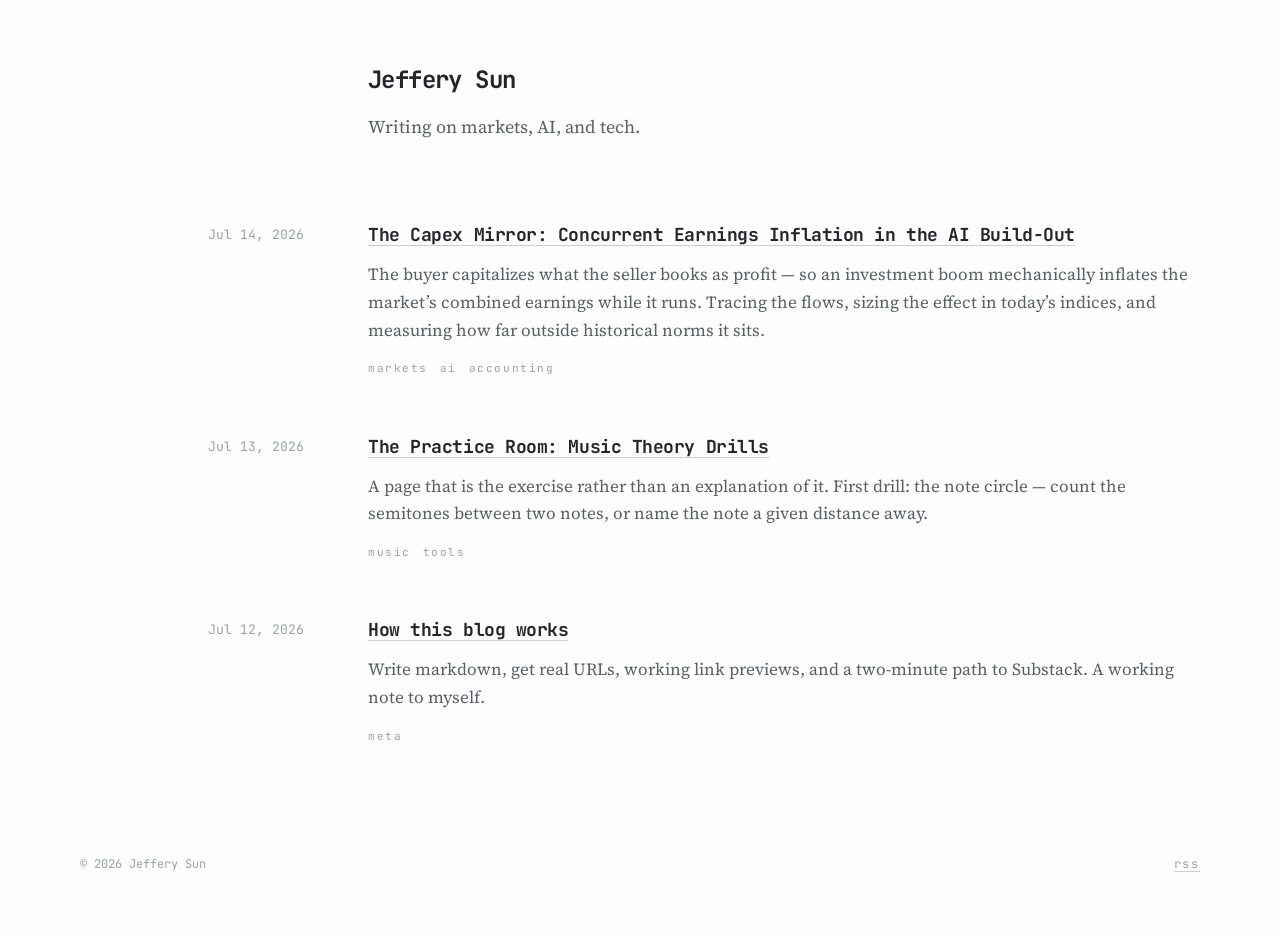
==== commit f5ec7681: "Updates" ====
--- a/index.html
+++ b/index.html
@@ -1,4 +1,4 @@
-<!DOCTYPE html><html lang="en"><head><meta charset="utf-8"><meta name="viewport" content="width=device-width, initial-scale=1"><meta name="theme-color" content="#fafaf8"><meta name="generator" content="Astro v7.0.9"><title>0xjeffery</title><meta name="description" content="Writing on markets, AI, and tech."><link rel="canonical" href="https://0xjeffery.com/"><link rel="icon" href="/logo.png" type="image/png"><link rel="sitemap" href="/sitemap-index.xml"><link rel="alternate" type="application/rss+xml" title="0xjeffery — Writing on markets, AI, and tech." href="https://0xjeffery.com/rss.xml"><!-- Open Graph: what LinkedIn (and most everything else) reads. --><meta property="og:type" content="website"><meta property="og:url" content="https://0xjeffery.com/"><meta property="og:title" content="0xjeffery"><meta property="og:description" content="Writing on markets, AI, and tech."><meta property="og:image" content="https://0xjeffery.com/og/index.png"><meta property="og:image:width" content="1200"><meta property="og:image:height" content="630"><meta property="og:image:alt" content="0xjeffery"><meta property="og:site_name" content="0xjeffery"><meta property="og:locale" content="en_US"><!-- Twitter/X card. `summary_large_image` is what renders the big preview. --><meta name="twitter:card" content="summary_large_image"><meta name="twitter:title" content="0xjeffery"><meta name="twitter:description" content="Writing on markets, AI, and tech."><meta name="twitter:image" content="https://0xjeffery.com/og/index.png"><meta name="twitter:image:alt" content="0xjeffery"><link rel="preconnect" href="https://fonts.googleapis.com"><link rel="preconnect" href="https://fonts.gstatic.com" crossorigin><link href="https://fonts.googleapis.com/css2?family=JetBrains+Mono:wght@400;500;700&family=Source+Serif+4:ital,opsz,wght@0,8..60,400..600;1,8..60,400&display=swap" rel="stylesheet"><link rel="stylesheet" href="/_astro/BaseLayout.CcBvzk_g.css"></head><body><!-- `clip`, not `hidden`: overflow-x:hidden silently turns this into a scroll container,
+<!DOCTYPE html><html lang="en"><head><meta charset="utf-8"><meta name="viewport" content="width=device-width, initial-scale=1"><meta name="theme-color" content="#fafaf8"><meta name="generator" content="Astro v7.0.9"><title>0xjeffery</title><meta name="description" content="Writing on markets, AI, and tech."><link rel="canonical" href="https://0xjeffery.com/"><link rel="icon" href="/logo.png" type="image/png"><link rel="sitemap" href="/sitemap-index.xml"><link rel="alternate" type="application/rss+xml" title="0xjeffery — Writing on markets, AI, and tech." href="https://0xjeffery.com/rss.xml"><!-- Open Graph: what LinkedIn (and most everything else) reads. --><meta property="og:type" content="website"><meta property="og:url" content="https://0xjeffery.com/"><meta property="og:title" content="0xjeffery"><meta property="og:description" content="Writing on markets, AI, and tech."><meta property="og:image" content="https://0xjeffery.com/og/index.png"><meta property="og:image:width" content="1200"><meta property="og:image:height" content="630"><meta property="og:image:alt" content="0xjeffery"><meta property="og:site_name" content="0xjeffery"><meta property="og:locale" content="en_US"><!-- Twitter/X card. `summary_large_image` is what renders the big preview. --><meta name="twitter:card" content="summary_large_image"><meta name="twitter:title" content="0xjeffery"><meta name="twitter:description" content="Writing on markets, AI, and tech."><meta name="twitter:image" content="https://0xjeffery.com/og/index.png"><meta name="twitter:image:alt" content="0xjeffery"><link rel="preconnect" href="https://fonts.googleapis.com"><link rel="preconnect" href="https://fonts.gstatic.com" crossorigin><link href="https://fonts.googleapis.com/css2?family=JetBrains+Mono:wght@400;500;700&family=Source+Serif+4:ital,opsz,wght@0,8..60,400..600;1,8..60,400&display=swap" rel="stylesheet"><link rel="stylesheet" href="/_astro/BaseLayout.C7N4uSK-.css"></head><body><!-- `clip`, not `hidden`: overflow-x:hidden silently turns this into a scroll container,
          which kills position:sticky on every descendant — including the pinned contents
-         sidebar. `clip` contains the same overflow without that side effect. --><div class="animate-fade-up min-h-screen overflow-x-clip"><div class="mx-auto max-w-[92rem] px-5 py-14 sm:px-6 sm:py-16 lg:px-8"><main><div class="lg:grid lg:grid-cols-[14rem_minmax(0,52rem)] lg:justify-center lg:gap-16"><div class="hidden lg:block"></div><header><h1 class="text-ink font-mono text-2xl font-bold tracking-tight">Jeffery Sun</h1><p class="text-muted mt-4 font-serif text-lg leading-relaxed">Writing on markets, AI, and tech.</p></header></div><ul class="mt-20 space-y-14"><li class="lg:grid lg:grid-cols-[14rem_minmax(0,52rem)] lg:justify-center lg:gap-16"><div class="text-faint pt-1 font-mono text-[13px] lg:text-right"><time datetime="2026-07-14T00:00:00.000Z">Jul 14, 2026</time></div><div class="mt-2 lg:mt-0"><a href="/posts/the-capex-mirror/" class="group block"><h2 class="text-ink group-hover:text-muted font-mono text-lg font-bold tracking-tight underline decoration-[#cfcfc8] decoration-1 underline-offset-[4px] transition-colors group-hover:decoration-[#5a5e66]">The Capex Mirror: Concurrent Earnings Inflation in the AI Build-Out</h2><p class="text-muted mt-3 font-serif text-[1.0625rem] leading-relaxed">The buyer capitalizes what the seller books as profit — so an investment boom mechanically inflates the market’s combined earnings while it runs. Tracing the flows, sizing the effect in today’s indices, and measuring how far outside historical norms it sits.</p></a><div class="mt-4 flex flex-wrap gap-x-3"><span class="tag">markets</span><span class="tag">ai</span><span class="tag">accounting</span></div></div></li><li class="lg:grid lg:grid-cols-[14rem_minmax(0,52rem)] lg:justify-center lg:gap-16"><div class="text-faint pt-1 font-mono text-[13px] lg:text-right"><time datetime="2026-07-13T00:00:00.000Z">Jul 13, 2026</time></div><div class="mt-2 lg:mt-0"><a href="/posts/the-practice-room/" class="group block"><h2 class="text-ink group-hover:text-muted font-mono text-lg font-bold tracking-tight underline decoration-[#cfcfc8] decoration-1 underline-offset-[4px] transition-colors group-hover:decoration-[#5a5e66]">The Practice Room: Music Theory Drills That Run in the Page</h2><p class="text-muted mt-3 font-serif text-[1.0625rem] leading-relaxed">A page that is the exercise rather than an explanation of it. First drill: the note circle — count the semitones between two notes, or name the note a given distance away. More sections to follow.</p></a><div class="mt-4 flex flex-wrap gap-x-3"><span class="tag">music</span><span class="tag">tools</span></div></div></li><li class="lg:grid lg:grid-cols-[14rem_minmax(0,52rem)] lg:justify-center lg:gap-16"><div class="text-faint pt-1 font-mono text-[13px] lg:text-right"><time datetime="2026-07-12T00:00:00.000Z">Jul 12, 2026</time></div><div class="mt-2 lg:mt-0"><a href="/posts/how-this-works/" class="group block"><h2 class="text-ink group-hover:text-muted font-mono text-lg font-bold tracking-tight underline decoration-[#cfcfc8] decoration-1 underline-offset-[4px] transition-colors group-hover:decoration-[#5a5e66]">How this blog works</h2><p class="text-muted mt-3 font-serif text-[1.0625rem] leading-relaxed">Write markdown, get real URLs, working link previews, and a two-minute path to Substack. A working note to myself.</p></a><div class="mt-4 flex flex-wrap gap-x-3"><span class="tag">meta</span></div></div></li></ul></main><!-- Bounded to the width of the article grid (14 + 4 + 52 + 4 + 14 = 88rem) so the
+         sidebar. `clip` contains the same overflow without that side effect. --><div class="animate-fade-up min-h-screen overflow-x-clip"><div class="mx-auto max-w-[92rem] px-5 py-14 sm:px-6 sm:py-16 lg:px-8"><main><div class="lg:grid lg:grid-cols-[14rem_minmax(0,52rem)] lg:justify-center lg:gap-16"><div class="hidden lg:block"></div><header><h1 class="text-ink font-mono text-2xl font-bold tracking-tight">Jeffery Sun</h1><p class="text-muted mt-4 font-serif text-lg leading-relaxed">Writing on markets, AI, and tech.</p></header></div><ul class="mt-20 space-y-14"><li class="lg:grid lg:grid-cols-[14rem_minmax(0,52rem)] lg:justify-center lg:gap-16"><div class="text-faint pt-1 font-mono text-[13px] lg:text-right"><time datetime="2026-07-14T00:00:00.000Z">Jul 14, 2026</time></div><div class="mt-2 lg:mt-0"><a href="/posts/the-capex-mirror/" class="group block"><h2 class="text-ink group-hover:text-muted font-mono text-lg font-bold tracking-tight underline decoration-[#cfcfc8] decoration-1 underline-offset-[4px] transition-colors group-hover:decoration-[#5a5e66]">The Capex Mirror: Concurrent Earnings Inflation in the AI Build-Out</h2><p class="text-muted mt-3 font-serif text-[1.0625rem] leading-relaxed">The buyer capitalizes what the seller books as profit — so an investment boom mechanically inflates the market’s combined earnings while it runs. Tracing the flows, sizing the effect in today’s indices, and measuring how far outside historical norms it sits.</p></a><div class="mt-4 flex flex-wrap gap-x-3"><span class="tag">markets</span><span class="tag">ai</span><span class="tag">accounting</span></div></div></li><li class="lg:grid lg:grid-cols-[14rem_minmax(0,52rem)] lg:justify-center lg:gap-16"><div class="text-faint pt-1 font-mono text-[13px] lg:text-right"><time datetime="2026-07-13T00:00:00.000Z">Jul 13, 2026</time></div><div class="mt-2 lg:mt-0"><a href="/posts/the-practice-room/" class="group block"><h2 class="text-ink group-hover:text-muted font-mono text-lg font-bold tracking-tight underline decoration-[#cfcfc8] decoration-1 underline-offset-[4px] transition-colors group-hover:decoration-[#5a5e66]">The Practice Room: Music Theory Drills</h2><p class="text-muted mt-3 font-serif text-[1.0625rem] leading-relaxed">A page that is the exercise rather than an explanation of it. First drill: the note circle — count the semitones between two notes, or name the note a given distance away.</p></a><div class="mt-4 flex flex-wrap gap-x-3"><span class="tag">music</span><span class="tag">tools</span></div></div></li><li class="lg:grid lg:grid-cols-[14rem_minmax(0,52rem)] lg:justify-center lg:gap-16"><div class="text-faint pt-1 font-mono text-[13px] lg:text-right"><time datetime="2026-07-12T00:00:00.000Z">Jul 12, 2026</time></div><div class="mt-2 lg:mt-0"><a href="/posts/how-this-works/" class="group block"><h2 class="text-ink group-hover:text-muted font-mono text-lg font-bold tracking-tight underline decoration-[#cfcfc8] decoration-1 underline-offset-[4px] transition-colors group-hover:decoration-[#5a5e66]">How this blog works</h2><p class="text-muted mt-3 font-serif text-[1.0625rem] leading-relaxed">Write markdown, get real URLs, working link previews, and a two-minute path to Substack. A working note to myself.</p></a><div class="mt-4 flex flex-wrap gap-x-3"><span class="tag">meta</span></div></div></li></ul></main><!-- Bounded to the width of the article grid (14 + 4 + 52 + 4 + 14 = 88rem) so the
              footer rule doesn't run wider than the content it sits under. --><footer class="text-faint mx-auto mt-28 flex max-w-[70rem] items-center justify-between font-mono text-xs"><span>© 2026 Jeffery Sun</span><a href="/rss.xml" class="ulink text-faint tracking-[0.15em]">rss</a></footer></div></div></body></html>
--- a/_astro/BaseLayout.C7N4uSK-.css
+++ b/_astro/BaseLayout.C7N4uSK-.css
@@ -0,0 +1,2 @@
+/*! tailwindcss v4.3.2 | MIT License | https://tailwindcss.com */
+@layer properties{@supports (((-webkit-hyphens:none)) and (not (margin-trim:inline))) or ((-moz-orient:inline) and (not (color:rgb(from red r g b)))){*,:before,:after,::backdrop{--tw-tracking:initial;--tw-rotate-x:initial;--tw-rotate-y:initial;--tw-rotate-z:initial;--tw-skew-x:initial;--tw-skew-y:initial;--tw-space-y-reverse:0;--tw-border-style:solid;--tw-leading:initial;--tw-font-weight:initial;--tw-duration:initial;--tw-shadow:0 0 #0000;--tw-shadow-color:initial;--tw-shadow-alpha:100%;--tw-inset-shadow:0 0 #0000;--tw-inset-shadow-color:initial;--tw-inset-shadow-alpha:100%;--tw-ring-color:initial;--tw-ring-shadow:0 0 #0000;--tw-inset-ring-color:initial;--tw-inset-ring-shadow:0 0 #0000;--tw-ring-inset:initial;--tw-ring-offset-width:0px;--tw-ring-offset-color:#fff;--tw-ring-offset-shadow:0 0 #0000;--tw-ordinal:initial;--tw-slashed-zero:initial;--tw-numeric-figure:initial;--tw-numeric-spacing:initial;--tw-numeric-fraction:initial}}}@layer theme{:root,:host{--font-sans:ui-sans-serif, system-ui, sans-serif, "Apple Color Emoji", "Segoe UI Emoji", "Segoe UI Symbol", "Noto Color Emoji";--font-serif:"Source Serif 4", ui-serif, Charter, "Iowan Old Style", Georgia, serif;--font-mono:"JetBrains Mono", ui-monospace, SFMono-Regular, Menlo, monospace;--spacing:.25rem;--text-xs:.75rem;--text-xs--line-height:calc(1 / .75);--text-sm:.875rem;--text-sm--line-height:calc(1.25 / .875);--text-lg:1.125rem;--text-lg--line-height:calc(1.75 / 1.125);--text-2xl:1.5rem;--text-2xl--line-height:calc(2 / 1.5);--font-weight-normal:400;--font-weight-semibold:600;--font-weight-bold:700;--tracking-tight:-.025em;--leading-snug:1.375;--leading-normal:1.5;--leading-relaxed:1.625;--default-transition-duration:.15s;--default-transition-timing-function:cubic-bezier(.4, 0, .2, 1);--default-font-family:var(--font-sans);--default-mono-font-family:var(--font-mono);--color-accent:#23252b;--color-negative:#9c4133;--color-wash:#f4f4f2;--color-paper:#fdfdfd;--color-ink:#23252b;--color-muted:#5a5e66;--color-faint:#9ba1a9;--color-line:#e8e8e6;--color-line2:#d6d6d2;--animate-fade-up:fade-up .6s ease-out both}}@layer base{*,:after,:before,::backdrop{box-sizing:border-box;border:0 solid;margin:0;padding:0}::file-selector-button{box-sizing:border-box;border:0 solid;margin:0;padding:0}html,:host{-webkit-text-size-adjust:100%;tab-size:4;line-height:1.5;font-family:var(--default-font-family,ui-sans-serif, system-ui, sans-serif, "Apple Color Emoji", "Segoe UI Emoji", "Segoe UI Symbol", "Noto Color Emoji");font-feature-settings:var(--default-font-feature-settings,normal);font-variation-settings:var(--default-font-variation-settings,normal);-webkit-tap-highlight-color:transparent}hr{height:0;color:inherit;border-top-width:1px}abbr:where([title]){text-decoration:underline dotted}h1,h2,h3,h4,h5,h6{font-size:inherit;font-weight:inherit}a{color:inherit;-webkit-text-decoration:inherit;-webkit-text-decoration:inherit;-webkit-text-decoration:inherit;text-decoration:inherit}b,strong{font-weight:bolder}code,kbd,samp,pre{font-family:var(--default-mono-font-family,ui-monospace, SFMono-Regular, Menlo, Monaco, Consolas, "Liberation Mono", "Courier New", monospace);font-feature-settings:var(--default-mono-font-feature-settings,normal);font-variation-settings:var(--default-mono-font-variation-settings,normal);font-size:1em}small{font-size:80%}sub,sup{vertical-align:baseline;font-size:75%;line-height:0;position:relative}sub{bottom:-.25em}sup{top:-.5em}table{text-indent:0;border-color:inherit;border-collapse:collapse}:-moz-focusring{outline:auto}progress{vertical-align:baseline}summary{display:list-item}ol,ul,menu{list-style:none}img,svg,video,canvas,audio,iframe,embed,object{vertical-align:middle;display:block}img,video{max-width:100%;height:auto}button,input,select,optgroup,textarea{font:inherit;font-feature-settings:inherit;font-variation-settings:inherit;letter-spacing:inherit;color:inherit;opacity:1;background-color:#0000;border-radius:0}::file-selector-button{font:inherit;font-feature-settings:inherit;font-variation-settings:inherit;letter-spacing:inherit;color:inherit;opacity:1;background-color:#0000;border-radius:0}:where(select:is([multiple],[size])) optgroup{font-weight:bolder}:where(select:is([multiple],[size])) optgroup option{padding-inline-start:20px}::file-selector-button{margin-inline-end:4px}::placeholder{opacity:1}@supports (not ((-webkit-appearance:-apple-pay-button))) or (contain-intrinsic-size:1px){::placeholder{color:currentColor}@supports (color:color-mix(in lab, red, red)){::placeholder{color:color-mix(in oklab, currentcolor 50%, transparent)}}}textarea{resize:vertical}::-webkit-search-decoration{-webkit-appearance:none}::-webkit-date-and-time-value{min-height:1lh;text-align:inherit}::-webkit-datetime-edit{display:inline-flex}::-webkit-datetime-edit-fields-wrapper{padding:0}::-webkit-datetime-edit{padding-block:0}::-webkit-datetime-edit-year-field{padding-block:0}::-webkit-datetime-edit-month-field{padding-block:0}::-webkit-datetime-edit-day-field{padding-block:0}::-webkit-datetime-edit-hour-field{padding-block:0}::-webkit-datetime-edit-minute-field{padding-block:0}::-webkit-datetime-edit-second-field{padding-block:0}::-webkit-datetime-edit-millisecond-field{padding-block:0}::-webkit-datetime-edit-meridiem-field{padding-block:0}::-webkit-calendar-picker-indicator{line-height:1}:-moz-ui-invalid{box-shadow:none}button,input:where([type=button],[type=reset],[type=submit]){appearance:button}::file-selector-button{appearance:button}::-webkit-inner-spin-button{height:auto}::-webkit-outer-spin-button{height:auto}[hidden]:where(:not([hidden=until-found])){display:none!important}html{scroll-behavior:smooth}body{background-color:var(--color-paper);font-family:var(--font-mono);color:var(--color-ink);-webkit-font-smoothing:antialiased;-moz-osx-font-smoothing:grayscale}::selection{color:#fdfdfd;background:#23252bd9}}@layer components{.prose .exh{margin-block:calc(var(--spacing) * 14);clear:both;width:100%}.prose .exh svg{width:100%;height:auto;display:block}.prose .exh-title{margin-bottom:calc(var(--spacing) * 4);font-family:var(--font-serif);font-size:var(--text-sm);line-height:var(--tw-leading,var(--text-sm--line-height));--tw-leading:var(--leading-snug);line-height:var(--leading-snug);color:var(--color-muted)}.prose .exh-title .lab{margin-right:calc(var(--spacing) * 2);font-family:var(--font-mono);--tw-font-weight:var(--font-weight-bold);font-size:11px;font-weight:var(--font-weight-bold);--tw-tracking:.1em;letter-spacing:.1em;color:var(--color-accent);text-transform:uppercase}.prose .exh-note{margin-top:calc(var(--spacing) * 4);border-top-style:var(--tw-border-style);border-top-width:1px;border-color:var(--color-line);padding-top:calc(var(--spacing) * 3);font-family:var(--font-serif);--tw-leading:var(--leading-normal);font-size:13px;line-height:var(--leading-normal);color:var(--color-muted)}.prose .exh-note strong{--tw-font-weight:var(--font-weight-semibold);font-weight:var(--font-weight-semibold);color:var(--color-ink)}.prose .panel-lab{margin-top:calc(var(--spacing) * 8);margin-bottom:calc(var(--spacing) * 3);font-family:var(--font-mono);--tw-font-weight:var(--font-weight-bold);font-size:11px;font-weight:var(--font-weight-bold);--tw-tracking:.1em;letter-spacing:.1em;color:var(--color-accent);text-transform:uppercase}.prose .panel-lab em{font-family:var(--font-serif);color:var(--color-muted);text-transform:none;letter-spacing:0;font-size:13px;font-style:normal}.prose a.nref{font-family:var(--font-mono);--tw-tracking:.08em;letter-spacing:.08em;white-space:nowrap;color:var(--color-faint);text-transform:uppercase;font-size:10px;text-decoration-style:dotted}.prose .lede{--tw-leading:1.6;color:var(--color-ink);font-size:1.125rem;line-height:1.6}.prose .formula{margin-block:calc(var(--spacing) * 6);text-align:center;font-family:var(--font-serif);color:var(--color-muted);font-style:italic}.prose .small{font-family:var(--font-mono);font-size:var(--text-xs);line-height:var(--tw-leading,var(--text-xs--line-height));--tw-leading:var(--leading-relaxed);line-height:var(--leading-relaxed);color:var(--color-faint)}.prose .box{margin-block:calc(var(--spacing) * 8);border-left-style:var(--tw-border-style);border-left-width:2px;border-color:var(--color-accent);background-color:var(--color-wash);padding-inline:calc(var(--spacing) * 6);padding-block:calc(var(--spacing) * 4)}.prose .box p{margin-block:calc(var(--spacing) * 2);font-size:15px}.prose .box p:first-child{margin-top:0}.prose .box p:last-child{margin-bottom:0}.prose .tldr{margin-block:calc(var(--spacing) * 10);border-left-style:var(--tw-border-style);border-left-width:2px;border-color:var(--color-accent);background-color:var(--color-wash);padding-inline:calc(var(--spacing) * 6);padding-block:calc(var(--spacing) * 5)}.prose .tldr-hd{margin-bottom:calc(var(--spacing) * 4);font-family:var(--font-mono);--tw-font-weight:var(--font-weight-bold);font-size:11px;font-weight:var(--font-weight-bold);--tw-tracking:.16em;letter-spacing:.16em;color:var(--color-accent);text-transform:uppercase}.prose .tldr ol{counter-reset:t;margin:0;padding:0;list-style-type:none}.prose .tldr li{margin-bottom:calc(var(--spacing) * 4);padding-left:calc(var(--spacing) * 8);--tw-leading:var(--leading-relaxed);font-size:15px;line-height:var(--leading-relaxed);counter-increment:t;position:relative}.prose .tldr li:last-child{margin-bottom:0}.prose .tldr li:before{content:counter(t);border-style:var(--tw-border-style);border-width:1px;border-color:var(--color-accent);width:19px;height:19px;font-family:var(--font-mono);--tw-font-weight:var(--font-weight-bold);font-size:10px;font-weight:var(--font-weight-bold);color:var(--color-accent);border-radius:3.40282e38px;justify-content:center;align-items:center;display:flex;position:absolute;top:3px;left:0}.prose .tldr .cl{--tw-font-weight:var(--font-weight-bold);font-weight:var(--font-weight-bold);color:var(--color-ink);display:block}.prose ol.watch{margin-block:calc(var(--spacing) * 5);counter-reset:w;padding:0;list-style-type:none}.prose ol.watch li{margin-bottom:calc(var(--spacing) * 3);padding-left:calc(var(--spacing) * 8);counter-increment:w;position:relative}.prose ol.watch li:before{content:counter(w, lower-roman) ".";font-family:var(--font-mono);font-size:var(--text-xs);line-height:var(--tw-leading,var(--text-xs--line-height));--tw-font-weight:var(--font-weight-bold);font-weight:var(--font-weight-bold);color:var(--color-accent);position:absolute;top:2px;left:0}.prose .tblwrap{overflow-x:auto}.prose .tblwrap table{min-width:640px;font-family:var(--font-serif);--tw-leading:var(--leading-normal);font-size:13.5px;line-height:var(--leading-normal)}.prose .tblwrap th{border-top-style:var(--tw-border-style);border-top-width:1.5px;border-bottom-style:var(--tw-border-style);border-bottom-width:1px;border-color:var(--color-ink);padding-block:calc(var(--spacing) * 2);padding-right:calc(var(--spacing) * 4);text-align:left;vertical-align:bottom;font-family:var(--font-mono);--tw-font-weight:var(--font-weight-bold);font-size:11px;font-weight:var(--font-weight-bold);--tw-tracking:.08em;letter-spacing:.08em;color:var(--color-ink);text-transform:uppercase}.prose .tblwrap td{border-bottom-style:var(--tw-border-style);border-bottom-width:1px;border-color:var(--color-line);padding-block:calc(var(--spacing) * 2.5);padding-right:calc(var(--spacing) * 4);vertical-align:top}.prose .tblwrap th.r,.prose .tblwrap td.r,.prose .tblwrap td.num{padding-right:calc(var(--spacing) * 6);text-align:right;white-space:nowrap;--tw-numeric-spacing:tabular-nums;font-variant-numeric:var(--tw-ordinal,) var(--tw-slashed-zero,) var(--tw-numeric-figure,) var(--tw-numeric-spacing,) var(--tw-numeric-fraction,)}.prose .tblwrap td.hd{--tw-font-weight:var(--font-weight-bold);font-weight:var(--font-weight-bold);color:var(--color-ink)}.prose .tblwrap tr:last-child td{border-bottom-style:var(--tw-border-style);border-bottom-width:1.5px;border-color:var(--color-ink)}.prose .tblwrap tr.sec td{background-color:var(--color-wash);padding-inline:calc(var(--spacing) * 2);padding-block:calc(var(--spacing) * 1.5);font-family:var(--font-mono);--tw-font-weight:var(--font-weight-bold);font-size:11px;font-weight:var(--font-weight-bold);--tw-tracking:.08em;letter-spacing:.08em;color:var(--color-accent);text-transform:uppercase}.prose .tblwrap .it{--tw-font-weight:var(--font-weight-bold);font-weight:var(--font-weight-bold);color:var(--color-ink);display:block}.prose .tblwrap .sub{margin-top:calc(var(--spacing) * .5);font-family:var(--font-mono);--tw-leading:var(--leading-snug);font-size:11px;line-height:var(--leading-snug);color:var(--color-faint);display:block}.prose .tblwrap tr.tot td{border-top-style:var(--tw-border-style);border-top-width:1px;border-bottom-style:var(--tw-border-style);border-bottom-width:1.5px;border-color:var(--color-ink);background-color:var(--color-wash)}.prose .tblwrap tr.tot .it,.prose .tblwrap tr.tot td.num{--tw-font-weight:var(--font-weight-bold);font-weight:var(--font-weight-bold);color:var(--color-accent)}.prose .tblwrap tr.memo td{border-bottom-style:var(--tw-border-style);padding-top:calc(var(--spacing) * 4);border-bottom-width:0}.prose .tblwrap tr.memo .it{--tw-font-weight:var(--font-weight-normal);font-weight:var(--font-weight-normal);font-style:italic}.prose .anote{margin-bottom:calc(var(--spacing) * 7);border-left-style:var(--tw-border-style);border-left-width:2px;border-color:var(--color-line);padding-left:calc(var(--spacing) * 5)}.prose .anote:target{border-color:var(--color-accent)}.prose .an-hd{margin-bottom:calc(var(--spacing) * 3);font-family:var(--font-serif);font-size:var(--text-sm);line-height:var(--tw-leading,var(--text-sm--line-height));--tw-leading:var(--leading-snug);line-height:var(--leading-snug);color:var(--color-muted)}.prose .an-lab{margin-right:calc(var(--spacing) * 2);font-family:var(--font-mono);--tw-font-weight:var(--font-weight-bold);font-size:11px;font-weight:var(--font-weight-bold);--tw-tracking:.08em;letter-spacing:.08em;color:var(--color-accent);text-transform:uppercase}.prose .anote dl{column-gap:calc(var(--spacing) * 5);row-gap:calc(var(--spacing) * 2);--tw-leading:var(--leading-normal);font-size:13.5px;line-height:var(--leading-normal);color:var(--color-muted);grid-template-columns:8rem 1fr;margin:0;display:grid}.prose .anote dt{padding-top:calc(var(--spacing) * .5);font-family:var(--font-mono);--tw-font-weight:var(--font-weight-bold);font-size:10px;font-weight:var(--font-weight-bold);--tw-tracking:.05em;letter-spacing:.05em;color:var(--color-faint);text-transform:uppercase}.prose .anote dd{margin:0}.prose .anote strong{--tw-font-weight:var(--font-weight-normal);font-weight:var(--font-weight-normal);color:var(--color-ink)}.prose .gloss-grid{margin-top:calc(var(--spacing) * 5);--tw-leading:var(--leading-normal);font-size:13.5px;line-height:var(--leading-normal);columns:2;column-gap:2.5rem}.prose .gloss-grid p{margin-top:0;margin-bottom:calc(var(--spacing) * 3);break-inside:avoid}.prose .gloss-grid b{font-family:var(--font-mono);--tw-font-weight:var(--font-weight-bold);font-size:12px;font-weight:var(--font-weight-bold);color:var(--color-ink)}.prose .gloss-grid span{color:var(--color-muted)}@media (width<=640px){.prose .gloss-grid{columns:1}.prose .anote dl{grid-template-columns:1fr;row-gap:.125rem}.prose .anote dd{margin-bottom:calc(var(--spacing) * 2)}}.prose .exh svg .box{fill:none;stroke:#9ba1a9;stroke-width:1px}.prose .exh svg .hd{fill:#23252b;font-size:13px;font-weight:700}.prose .exh svg .sm{fill:#23252b;font-size:10.5px}.prose .exh svg .xs{fill:#9ba1a9;font-size:9.5px}.prose .exh svg .nv{fill:#23252b;font-size:11px;font-weight:700}.prose .exh svg .bk{fill:#9c4133;font-size:11px;font-weight:700}.prose .exh svg .fl{stroke:#23252b;stroke-width:1.4px;fill:none;marker-end:url(#a2)}.prose{font-family:var(--font-serif);--tw-leading:1.72;color:var(--color-ink);font-variant-numeric:oldstyle-nums proportional-nums;text-wrap:pretty;font-size:1.1875rem;line-height:1.72}.prose>*+*{margin-top:calc(var(--spacing) * 6)}.prose h2{margin-top:calc(var(--spacing) * 20);border-top-style:var(--tw-border-style);border-top-width:1px;border-color:var(--color-line);padding-top:calc(var(--spacing) * 7);font-family:var(--font-mono);--tw-font-weight:var(--font-weight-bold);font-size:1.0625rem;font-weight:var(--font-weight-bold);--tw-tracking:var(--tracking-tight);letter-spacing:var(--tracking-tight);color:var(--color-ink);scroll-margin-top:2.5rem}.prose h3{margin-top:calc(var(--spacing) * 11);font-family:var(--font-mono);--tw-font-weight:var(--font-weight-bold);font-size:.9375rem;font-weight:var(--font-weight-bold);--tw-tracking:var(--tracking-tight);letter-spacing:var(--tracking-tight);color:var(--color-ink);scroll-margin-top:2.5rem}.prose h2+*,.prose h3+*{margin-top:calc(var(--spacing) * 4)}.prose a{color:var(--color-ink);transition-property:color,background-color,border-color,outline-color,text-decoration-color,fill,stroke,--tw-gradient-from,--tw-gradient-via,--tw-gradient-to;transition-timing-function:var(--tw-ease,var(--default-transition-timing-function));transition-duration:var(--tw-duration,var(--default-transition-duration));--tw-duration:.15s;text-underline-offset:3px;text-decoration:underline 1px #cfcfc8;transition-duration:.15s}.prose a:hover{color:var(--color-muted);text-decoration-color:#5a5e66}.prose strong{--tw-font-weight:var(--font-weight-semibold);font-weight:var(--font-weight-semibold);color:var(--color-ink)}.prose em{font-style:italic}.prose ul{list-style-type:disc;list-style-position:outside}:where(.prose ul>:not(:last-child)){--tw-space-y-reverse:0;margin-block-start:calc(calc(var(--spacing) * 2) * var(--tw-space-y-reverse));margin-block-end:calc(calc(var(--spacing) * 2) * calc(1 - var(--tw-space-y-reverse)))}.prose ul{padding-left:calc(var(--spacing) * 5)}.prose ol{list-style-type:decimal;list-style-position:outside}:where(.prose ol>:not(:last-child)){--tw-space-y-reverse:0;margin-block-start:calc(calc(var(--spacing) * 2) * var(--tw-space-y-reverse));margin-block-end:calc(calc(var(--spacing) * 2) * calc(1 - var(--tw-space-y-reverse)))}.prose ol{padding-left:calc(var(--spacing) * 5)}.prose li::marker{font-family:var(--font-mono);font-size:var(--text-sm);line-height:var(--tw-leading,var(--text-sm--line-height));color:var(--color-faint)}.prose blockquote{border-left-style:var(--tw-border-style);border-left-width:2px;border-color:var(--color-line2);padding-block:var(--spacing);padding-left:calc(var(--spacing) * 5);color:var(--color-muted);font-style:italic}.prose hr{margin-block:calc(var(--spacing) * 12);border-top-style:var(--tw-border-style);border-top-width:1px;border-color:var(--color-line)}.prose img{margin-block:calc(var(--spacing) * 8);border-style:var(--tw-border-style);border-width:1px;border-color:var(--color-line);max-width:100%}.prose figcaption{margin-top:calc(var(--spacing) * 2);font-family:var(--font-mono);font-size:var(--text-xs);line-height:var(--tw-leading,var(--text-xs--line-height));color:var(--color-faint)}.prose code:not(pre code){background-color:#23252b0a;border-radius:2px}@supports (color:color-mix(in lab, red, red)){.prose code:not(pre code){background-color:color-mix(in oklab, var(--color-ink) 4%, transparent)}}.prose code:not(pre code){padding-inline:var(--spacing);padding-block:calc(var(--spacing) * .5);font-family:var(--font-mono);color:var(--color-ink);font-size:.8125rem}.prose pre{padding:calc(var(--spacing) * 5);font-family:var(--font-mono);--tw-leading:var(--leading-relaxed);font-size:.8125rem;line-height:var(--leading-relaxed);overflow-x:auto;background-color:#23252b09!important}.prose pre code{background-color:#0000;padding:0}.prose table{border-collapse:collapse;width:100%;font-family:var(--font-mono);font-size:.8125rem}.prose th,.prose td{border-bottom-style:var(--tw-border-style);border-bottom-width:1px;border-color:var(--color-line);padding-block:calc(var(--spacing) * 2);padding-right:calc(var(--spacing) * 6);text-align:left}.prose th{--tw-tracking:.1em;letter-spacing:.1em;color:var(--color-faint);text-transform:uppercase;font-size:11px}.prose .footnotes{margin-top:calc(var(--spacing) * 12);border-top-style:var(--tw-border-style);border-top-width:1px;border-color:var(--color-line);padding-top:calc(var(--spacing) * 6);font-size:var(--text-sm);line-height:var(--tw-leading,var(--text-sm--line-height));color:var(--color-muted)}.sidenote{border-left-style:var(--tw-border-style);border-left-width:2px;border-color:var(--color-line2);padding-block:var(--spacing);padding-left:calc(var(--spacing) * 4);font-family:var(--font-mono);--tw-leading:var(--leading-relaxed);font-size:.75rem;line-height:var(--leading-relaxed);color:var(--color-muted);margin-block:calc(var(--spacing) * 4);display:block}@media (width>=64rem){.sidenote{float:right;clear:right;margin-bottom:calc(var(--spacing) * 3);margin-left:calc(var(--spacing) * 8);border-left-style:var(--tw-border-style);border-left-width:2px;border-color:var(--color-line2);width:13rem;padding-block:calc(var(--spacing) * .5);padding-left:calc(var(--spacing) * 4);margin-top:.375rem}}.reveal{opacity:0;will-change:opacity, transform;transition:opacity .5s ease-out,transform .5s ease-out;transform:translateY(10px)}.reveal.is-in{opacity:1;transform:none}.toc-link{color:var(--color-faint);transition-property:color,background-color,border-color,outline-color,text-decoration-color,fill,stroke,--tw-gradient-from,--tw-gradient-via,--tw-gradient-to;transition-timing-function:var(--tw-ease,var(--default-transition-timing-function));transition-duration:var(--tw-duration,var(--default-transition-duration));--tw-duration:.2s;transition-duration:.2s}.toc-link:hover{color:var(--color-muted)}.toc-link[aria-current=true]{color:var(--color-ink)}.toc-num{color:var(--color-faint);--tw-numeric-spacing:tabular-nums;font-variant-numeric:var(--tw-ordinal,) var(--tw-slashed-zero,) var(--tw-numeric-figure,) var(--tw-numeric-spacing,) var(--tw-numeric-fraction,);transition-property:color,background-color,border-color,outline-color,text-decoration-color,fill,stroke,--tw-gradient-from,--tw-gradient-via,--tw-gradient-to;transition-timing-function:var(--tw-ease,var(--default-transition-timing-function));transition-duration:var(--tw-duration,var(--default-transition-duration));--tw-duration:.2s;transition-duration:.2s}.toc-item[data-current=true] .toc-num{color:var(--color-ink)}@media (prefers-reduced-motion:reduce){.reveal{opacity:1;transition:none;transform:none}html{scroll-behavior:auto}}}@layer utilities{.visible{visibility:visible}.absolute{position:absolute}.relative{position:relative}.static{position:static}.sticky{position:sticky}.top-10{top:calc(var(--spacing) * 10)}.mx-auto{margin-inline:auto}.mt-1{margin-top:var(--spacing)}.mt-2{margin-top:calc(var(--spacing) * 2)}.mt-3{margin-top:calc(var(--spacing) * 3)}.mt-4{margin-top:calc(var(--spacing) * 4)}.mt-5{margin-top:calc(var(--spacing) * 5)}.mt-8{margin-top:calc(var(--spacing) * 8)}.mt-12{margin-top:calc(var(--spacing) * 12)}.mt-16{margin-top:calc(var(--spacing) * 16)}.mt-20{margin-top:calc(var(--spacing) * 20)}.mt-28{margin-top:calc(var(--spacing) * 28)}.mb-3{margin-bottom:calc(var(--spacing) * 3)}.mb-10{margin-bottom:calc(var(--spacing) * 10)}.tag{font-family:var(--font-mono);--tw-tracking:.14em;letter-spacing:.14em;color:var(--color-faint);text-transform:lowercase;align-items:center;font-size:11px;display:inline-flex}.block{display:block}.contents{display:contents}.flex{display:flex}.grid{display:grid}.hidden{display:none}.inline{display:inline}.table{display:table}.table-cell{display:table-cell}.min-h-screen{min-height:100vh}.max-w-\[70rem\]{max-width:70rem}.max-w-\[92rem\]{max-width:92rem}.transform{transform:var(--tw-rotate-x,) var(--tw-rotate-y,) var(--tw-rotate-z,) var(--tw-skew-x,) var(--tw-skew-y,)}.animate-fade-up{animation:var(--animate-fade-up)}.cursor-pointer{cursor:pointer}.flex-wrap{flex-wrap:wrap}.items-center{align-items:center}.justify-between{justify-content:space-between}.gap-2{gap:calc(var(--spacing) * 2)}:where(.space-y-3>:not(:last-child)){--tw-space-y-reverse:0;margin-block-start:calc(calc(var(--spacing) * 3) * var(--tw-space-y-reverse));margin-block-end:calc(calc(var(--spacing) * 3) * calc(1 - var(--tw-space-y-reverse)))}:where(.space-y-14>:not(:last-child)){--tw-space-y-reverse:0;margin-block-start:calc(calc(var(--spacing) * 14) * var(--tw-space-y-reverse));margin-block-end:calc(calc(var(--spacing) * 14) * calc(1 - var(--tw-space-y-reverse)))}.gap-x-3{column-gap:calc(var(--spacing) * 3)}.gap-x-5{column-gap:calc(var(--spacing) * 5)}.gap-y-2{row-gap:calc(var(--spacing) * 2)}.self-start{align-self:flex-start}.overflow-x-clip{overflow-x:clip}.border{border-style:var(--tw-border-style);border-width:1px}.px-5{padding-inline:calc(var(--spacing) * 5)}.py-14{padding-block:calc(var(--spacing) * 14)}.py-20{padding-block:calc(var(--spacing) * 20)}.pt-1{padding-top:var(--spacing)}.font-mono{font-family:var(--font-mono)}.font-serif{font-family:var(--font-serif)}.text-2xl{font-size:var(--text-2xl);line-height:var(--tw-leading,var(--text-2xl--line-height))}.text-lg{font-size:var(--text-lg);line-height:var(--tw-leading,var(--text-lg--line-height))}.text-sm{font-size:var(--text-sm);line-height:var(--tw-leading,var(--text-sm--line-height))}.text-xs{font-size:var(--text-xs);line-height:var(--tw-leading,var(--text-xs--line-height))}.text-\[1\.0625rem\]{font-size:1.0625rem}.text-\[13px\]{font-size:13px}.leading-\[1\.25\]{--tw-leading:1.25;line-height:1.25}.leading-relaxed{--tw-leading:var(--leading-relaxed);line-height:var(--leading-relaxed)}.leading-snug{--tw-leading:var(--leading-snug);line-height:var(--leading-snug)}.font-bold{--tw-font-weight:var(--font-weight-bold);font-weight:var(--font-weight-bold)}.tracking-\[0\.15em\]{--tw-tracking:.15em;letter-spacing:.15em}.tracking-\[0\.18em\]{--tw-tracking:.18em;letter-spacing:.18em}.tracking-tight{--tw-tracking:var(--tracking-tight);letter-spacing:var(--tracking-tight)}.ulink{color:var(--color-ink);transition-property:color,background-color,border-color,outline-color,text-decoration-color,fill,stroke,--tw-gradient-from,--tw-gradient-via,--tw-gradient-to;transition-timing-function:var(--tw-ease,var(--default-transition-timing-function));transition-duration:var(--tw-duration,var(--default-transition-duration));--tw-duration:.15s;text-underline-offset:3px;text-decoration:underline 1px #cfcfc8;transition-duration:.15s}.ulink:hover{color:var(--color-muted);text-decoration-color:#5a5e66}.text-faint{color:var(--color-faint)}.text-ink{color:var(--color-ink)}.text-muted{color:var(--color-muted)}.uppercase{text-transform:uppercase}.no-underline{text-decoration-line:none}.underline{text-decoration-line:underline}.decoration-\[\#cfcfc8\]{text-decoration-color:#cfcfc8}.decoration-1{text-decoration-thickness:1px}.underline-offset-\[4px\]{text-underline-offset:4px}.opacity-0{opacity:0}.ring{--tw-ring-shadow:var(--tw-ring-inset,) 0 0 0 calc(1px + var(--tw-ring-offset-width)) var(--tw-ring-color,currentcolor);box-shadow:var(--tw-inset-shadow), var(--tw-inset-ring-shadow), var(--tw-ring-offset-shadow), var(--tw-ring-shadow), var(--tw-shadow)}.transition{transition-property:color,background-color,border-color,outline-color,text-decoration-color,fill,stroke,--tw-gradient-from,--tw-gradient-via,--tw-gradient-to,opacity,box-shadow,transform,translate,scale,rotate,filter,backdrop-filter,display,content-visibility,overlay,pointer-events;transition-timing-function:var(--tw-ease,var(--default-transition-timing-function));transition-duration:var(--tw-duration,var(--default-transition-duration))}.transition-colors{transition-property:color,background-color,border-color,outline-color,text-decoration-color,fill,stroke,--tw-gradient-from,--tw-gradient-via,--tw-gradient-to;transition-timing-function:var(--tw-ease,var(--default-transition-timing-function));transition-duration:var(--tw-duration,var(--default-transition-duration))}.transition-opacity{transition-property:opacity;transition-timing-function:var(--tw-ease,var(--default-transition-timing-function));transition-duration:var(--tw-duration,var(--default-transition-duration))}@media (hover:hover){.group-hover\:text-muted:is(:where(.group):hover *){color:var(--color-muted)}.group-hover\:decoration-\[\#5a5e66\]:is(:where(.group):hover *){text-decoration-color:#5a5e66}}@media (width>=40rem){.sm\:px-6{padding-inline:calc(var(--spacing) * 6)}.sm\:py-16{padding-block:calc(var(--spacing) * 16)}.sm\:text-\[1\.6rem\]{font-size:1.6rem}}@media (width>=64rem){.lg\:sticky{position:sticky}.lg\:top-10{top:calc(var(--spacing) * 10)}.lg\:mt-0{margin-top:0}.lg\:mb-0{margin-bottom:0}.lg\:block{display:block}.lg\:grid{display:grid}.lg\:grid-cols-\[14rem_minmax\(0\,52rem\)\]{grid-template-columns:14rem minmax(0,52rem)}.lg\:justify-center{justify-content:center}.lg\:gap-16{gap:calc(var(--spacing) * 16)}.lg\:self-start{align-self:flex-start}.lg\:px-8{padding-inline:calc(var(--spacing) * 8)}.lg\:text-right{text-align:right}}}::-webkit-scrollbar{width:10px;height:10px}::-webkit-scrollbar-track{background:0 0}::-webkit-scrollbar-thumb{background:#d5d5cf;border-radius:6px}::-webkit-scrollbar-thumb:hover{background:#bcbcb4}@property --tw-tracking{syntax:"*";inherits:false}@property --tw-rotate-x{syntax:"*";inherits:false}@property --tw-rotate-y{syntax:"*";inherits:false}@property --tw-rotate-z{syntax:"*";inherits:false}@property --tw-skew-x{syntax:"*";inherits:false}@property --tw-skew-y{syntax:"*";inherits:false}@property --tw-space-y-reverse{syntax:"*";inherits:false;initial-value:0}@property --tw-border-style{syntax:"*";inherits:false;initial-value:solid}@property --tw-leading{syntax:"*";inherits:false}@property --tw-font-weight{syntax:"*";inherits:false}@property --tw-duration{syntax:"*";inherits:false}@property --tw-shadow{syntax:"*";inherits:false;initial-value:0 0 #0000}@property --tw-shadow-color{syntax:"*";inherits:false}@property --tw-shadow-alpha{syntax:"<percentage>";inherits:false;initial-value:100%}@property --tw-inset-shadow{syntax:"*";inherits:false;initial-value:0 0 #0000}@property --tw-inset-shadow-color{syntax:"*";inherits:false}@property --tw-inset-shadow-alpha{syntax:"<percentage>";inherits:false;initial-value:100%}@property --tw-ring-color{syntax:"*";inherits:false}@property --tw-ring-shadow{syntax:"*";inherits:false;initial-value:0 0 #0000}@property --tw-inset-ring-color{syntax:"*";inherits:false}@property --tw-inset-ring-shadow{syntax:"*";inherits:false;initial-value:0 0 #0000}@property --tw-ring-inset{syntax:"*";inherits:false}@property --tw-ring-offset-width{syntax:"<length>";inherits:false;initial-value:0}@property --tw-ring-offset-color{syntax:"*";inherits:false;initial-value:#fff}@property --tw-ring-offset-shadow{syntax:"*";inherits:false;initial-value:0 0 #0000}@property --tw-ordinal{syntax:"*";inherits:false}@property --tw-slashed-zero{syntax:"*";inherits:false}@property --tw-numeric-figure{syntax:"*";inherits:false}@property --tw-numeric-spacing{syntax:"*";inherits:false}@property --tw-numeric-fraction{syntax:"*";inherits:false}@keyframes fade-up{0%{opacity:0;transform:translateY(8px)}to{opacity:1;transform:translateY(0)}}
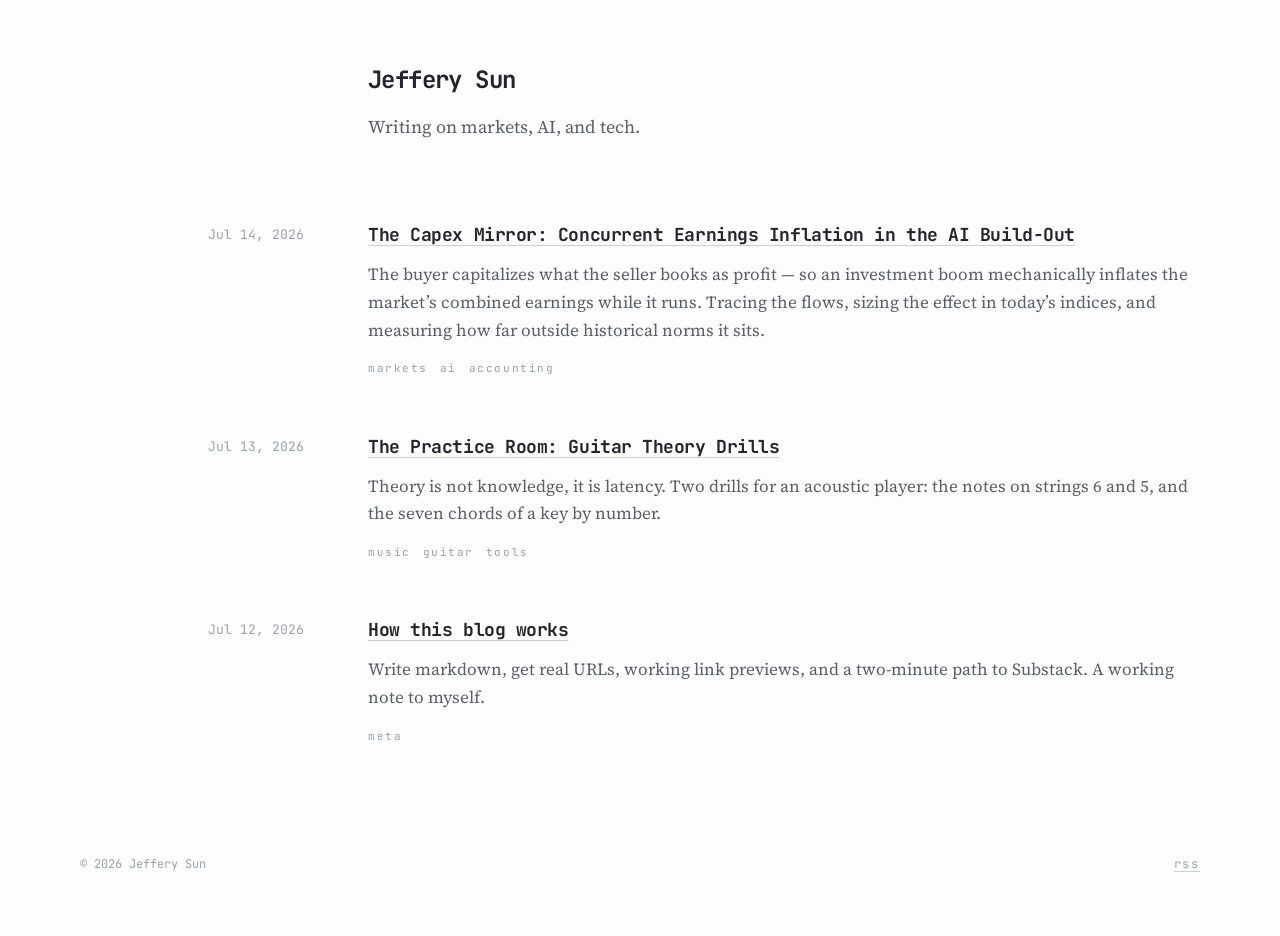
==== commit 2b155162: "Updates" ====
--- a/index.html
+++ b/index.html
@@ -1,4 +1,4 @@
-<!DOCTYPE html><html lang="en"><head><meta charset="utf-8"><meta name="viewport" content="width=device-width, initial-scale=1"><meta name="theme-color" content="#fafaf8"><meta name="generator" content="Astro v7.0.9"><title>0xjeffery</title><meta name="description" content="Writing on markets, AI, and tech."><link rel="canonical" href="https://0xjeffery.com/"><link rel="icon" href="/logo.png" type="image/png"><link rel="sitemap" href="/sitemap-index.xml"><link rel="alternate" type="application/rss+xml" title="0xjeffery — Writing on markets, AI, and tech." href="https://0xjeffery.com/rss.xml"><!-- Open Graph: what LinkedIn (and most everything else) reads. --><meta property="og:type" content="website"><meta property="og:url" content="https://0xjeffery.com/"><meta property="og:title" content="0xjeffery"><meta property="og:description" content="Writing on markets, AI, and tech."><meta property="og:image" content="https://0xjeffery.com/og/index.png"><meta property="og:image:width" content="1200"><meta property="og:image:height" content="630"><meta property="og:image:alt" content="0xjeffery"><meta property="og:site_name" content="0xjeffery"><meta property="og:locale" content="en_US"><!-- Twitter/X card. `summary_large_image` is what renders the big preview. --><meta name="twitter:card" content="summary_large_image"><meta name="twitter:title" content="0xjeffery"><meta name="twitter:description" content="Writing on markets, AI, and tech."><meta name="twitter:image" content="https://0xjeffery.com/og/index.png"><meta name="twitter:image:alt" content="0xjeffery"><link rel="preconnect" href="https://fonts.googleapis.com"><link rel="preconnect" href="https://fonts.gstatic.com" crossorigin><link href="https://fonts.googleapis.com/css2?family=JetBrains+Mono:wght@400;500;700&family=Source+Serif+4:ital,opsz,wght@0,8..60,400..600;1,8..60,400&display=swap" rel="stylesheet"><link rel="stylesheet" href="/_astro/BaseLayout.C7N4uSK-.css"></head><body><!-- `clip`, not `hidden`: overflow-x:hidden silently turns this into a scroll container,
+<!DOCTYPE html><html lang="en"><head><meta charset="utf-8"><meta name="viewport" content="width=device-width, initial-scale=1"><meta name="theme-color" content="#fafaf8"><meta name="generator" content="Astro v7.0.9"><title>0xjeffery</title><meta name="description" content="Writing on markets, AI, and tech."><link rel="canonical" href="https://0xjeffery.com/"><link rel="icon" href="/logo.png" type="image/png"><link rel="sitemap" href="/sitemap-index.xml"><link rel="alternate" type="application/rss+xml" title="0xjeffery — Writing on markets, AI, and tech." href="https://0xjeffery.com/rss.xml"><!-- Open Graph: what LinkedIn (and most everything else) reads. --><meta property="og:type" content="website"><meta property="og:url" content="https://0xjeffery.com/"><meta property="og:title" content="0xjeffery"><meta property="og:description" content="Writing on markets, AI, and tech."><meta property="og:image" content="https://0xjeffery.com/og/index.png"><meta property="og:image:width" content="1200"><meta property="og:image:height" content="630"><meta property="og:image:alt" content="0xjeffery"><meta property="og:site_name" content="0xjeffery"><meta property="og:locale" content="en_US"><!-- Twitter/X card. `summary_large_image` is what renders the big preview. --><meta name="twitter:card" content="summary_large_image"><meta name="twitter:title" content="0xjeffery"><meta name="twitter:description" content="Writing on markets, AI, and tech."><meta name="twitter:image" content="https://0xjeffery.com/og/index.png"><meta name="twitter:image:alt" content="0xjeffery"><link rel="preconnect" href="https://fonts.googleapis.com"><link rel="preconnect" href="https://fonts.gstatic.com" crossorigin><link href="https://fonts.googleapis.com/css2?family=JetBrains+Mono:wght@400;500;700&family=Source+Serif+4:ital,opsz,wght@0,8..60,400..600;1,8..60,400&display=swap" rel="stylesheet"><link rel="stylesheet" href="/_astro/BaseLayout.CHKAK2js.css"></head><body><!-- `clip`, not `hidden`: overflow-x:hidden silently turns this into a scroll container,
          which kills position:sticky on every descendant — including the pinned contents
-         sidebar. `clip` contains the same overflow without that side effect. --><div class="animate-fade-up min-h-screen overflow-x-clip"><div class="mx-auto max-w-[92rem] px-5 py-14 sm:px-6 sm:py-16 lg:px-8"><main><div class="lg:grid lg:grid-cols-[14rem_minmax(0,52rem)] lg:justify-center lg:gap-16"><div class="hidden lg:block"></div><header><h1 class="text-ink font-mono text-2xl font-bold tracking-tight">Jeffery Sun</h1><p class="text-muted mt-4 font-serif text-lg leading-relaxed">Writing on markets, AI, and tech.</p></header></div><ul class="mt-20 space-y-14"><li class="lg:grid lg:grid-cols-[14rem_minmax(0,52rem)] lg:justify-center lg:gap-16"><div class="text-faint pt-1 font-mono text-[13px] lg:text-right"><time datetime="2026-07-14T00:00:00.000Z">Jul 14, 2026</time></div><div class="mt-2 lg:mt-0"><a href="/posts/the-capex-mirror/" class="group block"><h2 class="text-ink group-hover:text-muted font-mono text-lg font-bold tracking-tight underline decoration-[#cfcfc8] decoration-1 underline-offset-[4px] transition-colors group-hover:decoration-[#5a5e66]">The Capex Mirror: Concurrent Earnings Inflation in the AI Build-Out</h2><p class="text-muted mt-3 font-serif text-[1.0625rem] leading-relaxed">The buyer capitalizes what the seller books as profit — so an investment boom mechanically inflates the market’s combined earnings while it runs. Tracing the flows, sizing the effect in today’s indices, and measuring how far outside historical norms it sits.</p></a><div class="mt-4 flex flex-wrap gap-x-3"><span class="tag">markets</span><span class="tag">ai</span><span class="tag">accounting</span></div></div></li><li class="lg:grid lg:grid-cols-[14rem_minmax(0,52rem)] lg:justify-center lg:gap-16"><div class="text-faint pt-1 font-mono text-[13px] lg:text-right"><time datetime="2026-07-13T00:00:00.000Z">Jul 13, 2026</time></div><div class="mt-2 lg:mt-0"><a href="/posts/the-practice-room/" class="group block"><h2 class="text-ink group-hover:text-muted font-mono text-lg font-bold tracking-tight underline decoration-[#cfcfc8] decoration-1 underline-offset-[4px] transition-colors group-hover:decoration-[#5a5e66]">The Practice Room: Music Theory Drills</h2><p class="text-muted mt-3 font-serif text-[1.0625rem] leading-relaxed">A page that is the exercise rather than an explanation of it. First drill: the note circle — count the semitones between two notes, or name the note a given distance away.</p></a><div class="mt-4 flex flex-wrap gap-x-3"><span class="tag">music</span><span class="tag">tools</span></div></div></li><li class="lg:grid lg:grid-cols-[14rem_minmax(0,52rem)] lg:justify-center lg:gap-16"><div class="text-faint pt-1 font-mono text-[13px] lg:text-right"><time datetime="2026-07-12T00:00:00.000Z">Jul 12, 2026</time></div><div class="mt-2 lg:mt-0"><a href="/posts/how-this-works/" class="group block"><h2 class="text-ink group-hover:text-muted font-mono text-lg font-bold tracking-tight underline decoration-[#cfcfc8] decoration-1 underline-offset-[4px] transition-colors group-hover:decoration-[#5a5e66]">How this blog works</h2><p class="text-muted mt-3 font-serif text-[1.0625rem] leading-relaxed">Write markdown, get real URLs, working link previews, and a two-minute path to Substack. A working note to myself.</p></a><div class="mt-4 flex flex-wrap gap-x-3"><span class="tag">meta</span></div></div></li></ul></main><!-- Bounded to the width of the article grid (14 + 4 + 52 + 4 + 14 = 88rem) so the
+         sidebar. `clip` contains the same overflow without that side effect. --><div class="animate-fade-up min-h-screen overflow-x-clip"><div class="mx-auto max-w-[92rem] px-5 py-14 sm:px-6 sm:py-16 lg:px-8"><main><div class="lg:grid lg:grid-cols-[14rem_minmax(0,52rem)] lg:justify-center lg:gap-16"><div class="hidden lg:block"></div><header><h1 class="text-ink font-mono text-2xl font-bold tracking-tight">Jeffery Sun</h1><p class="text-muted mt-4 font-serif text-lg leading-relaxed">Writing on markets, AI, and tech.</p></header></div><ul class="mt-20 space-y-14"><li class="lg:grid lg:grid-cols-[14rem_minmax(0,52rem)] lg:justify-center lg:gap-16"><div class="text-faint pt-1 font-mono text-[13px] lg:text-right"><time datetime="2026-07-14T00:00:00.000Z">Jul 14, 2026</time></div><div class="mt-2 lg:mt-0"><a href="/posts/the-capex-mirror/" class="group block"><h2 class="text-ink group-hover:text-muted font-mono text-lg font-bold tracking-tight underline decoration-[#cfcfc8] decoration-1 underline-offset-[4px] transition-colors group-hover:decoration-[#5a5e66]">The Capex Mirror: Concurrent Earnings Inflation in the AI Build-Out</h2><p class="text-muted mt-3 font-serif text-[1.0625rem] leading-relaxed">The buyer capitalizes what the seller books as profit — so an investment boom mechanically inflates the market’s combined earnings while it runs. Tracing the flows, sizing the effect in today’s indices, and measuring how far outside historical norms it sits.</p></a><div class="mt-4 flex flex-wrap gap-x-3"><span class="tag">markets</span><span class="tag">ai</span><span class="tag">accounting</span></div></div></li><li class="lg:grid lg:grid-cols-[14rem_minmax(0,52rem)] lg:justify-center lg:gap-16"><div class="text-faint pt-1 font-mono text-[13px] lg:text-right"><time datetime="2026-07-13T00:00:00.000Z">Jul 13, 2026</time></div><div class="mt-2 lg:mt-0"><a href="/posts/the-practice-room/" class="group block"><h2 class="text-ink group-hover:text-muted font-mono text-lg font-bold tracking-tight underline decoration-[#cfcfc8] decoration-1 underline-offset-[4px] transition-colors group-hover:decoration-[#5a5e66]">The Practice Room: Guitar Theory Drills</h2><p class="text-muted mt-3 font-serif text-[1.0625rem] leading-relaxed">Theory is not knowledge, it is latency. Two drills for an acoustic player: the notes on strings 6 and 5, and the seven chords of a key by number.</p></a><div class="mt-4 flex flex-wrap gap-x-3"><span class="tag">music</span><span class="tag">guitar</span><span class="tag">tools</span></div></div></li><li class="lg:grid lg:grid-cols-[14rem_minmax(0,52rem)] lg:justify-center lg:gap-16"><div class="text-faint pt-1 font-mono text-[13px] lg:text-right"><time datetime="2026-07-12T00:00:00.000Z">Jul 12, 2026</time></div><div class="mt-2 lg:mt-0"><a href="/posts/how-this-works/" class="group block"><h2 class="text-ink group-hover:text-muted font-mono text-lg font-bold tracking-tight underline decoration-[#cfcfc8] decoration-1 underline-offset-[4px] transition-colors group-hover:decoration-[#5a5e66]">How this blog works</h2><p class="text-muted mt-3 font-serif text-[1.0625rem] leading-relaxed">Write markdown, get real URLs, working link previews, and a two-minute path to Substack. A working note to myself.</p></a><div class="mt-4 flex flex-wrap gap-x-3"><span class="tag">meta</span></div></div></li></ul></main><!-- Bounded to the width of the article grid (14 + 4 + 52 + 4 + 14 = 88rem) so the
              footer rule doesn't run wider than the content it sits under. --><footer class="text-faint mx-auto mt-28 flex max-w-[70rem] items-center justify-between font-mono text-xs"><span>© 2026 Jeffery Sun</span><a href="/rss.xml" class="ulink text-faint tracking-[0.15em]">rss</a></footer></div></div></body></html>
--- a/_astro/BaseLayout.CHKAK2js.css
+++ b/_astro/BaseLayout.CHKAK2js.css
@@ -0,0 +1,2 @@
+/*! tailwindcss v4.3.2 | MIT License | https://tailwindcss.com */
+@layer properties{@supports (((-webkit-hyphens:none)) and (not (margin-trim:inline))) or ((-moz-orient:inline) and (not (color:rgb(from red r g b)))){*,:before,:after,::backdrop{--tw-tracking:initial;--tw-rotate-x:initial;--tw-rotate-y:initial;--tw-rotate-z:initial;--tw-skew-x:initial;--tw-skew-y:initial;--tw-space-y-reverse:0;--tw-leading:initial;--tw-font-weight:initial;--tw-duration:initial;--tw-border-style:solid;--tw-ordinal:initial;--tw-slashed-zero:initial;--tw-numeric-figure:initial;--tw-numeric-spacing:initial;--tw-numeric-fraction:initial}}}@layer theme{:root,:host{--font-sans:ui-sans-serif, system-ui, sans-serif, "Apple Color Emoji", "Segoe UI Emoji", "Segoe UI Symbol", "Noto Color Emoji";--font-serif:"Source Serif 4", ui-serif, Charter, "Iowan Old Style", Georgia, serif;--font-mono:"JetBrains Mono", ui-monospace, SFMono-Regular, Menlo, monospace;--spacing:.25rem;--text-xs:.75rem;--text-xs--line-height:calc(1 / .75);--text-sm:.875rem;--text-sm--line-height:calc(1.25 / .875);--text-lg:1.125rem;--text-lg--line-height:calc(1.75 / 1.125);--text-2xl:1.5rem;--text-2xl--line-height:calc(2 / 1.5);--font-weight-normal:400;--font-weight-semibold:600;--font-weight-bold:700;--tracking-tight:-.025em;--leading-snug:1.375;--leading-normal:1.5;--leading-relaxed:1.625;--default-transition-duration:.15s;--default-transition-timing-function:cubic-bezier(.4, 0, .2, 1);--default-font-family:var(--font-sans);--default-mono-font-family:var(--font-mono);--color-accent:#23252b;--color-negative:#9c4133;--color-wash:#f4f4f2;--color-paper:#fdfdfd;--color-ink:#23252b;--color-muted:#5a5e66;--color-faint:#9ba1a9;--color-line:#e8e8e6;--color-line2:#d6d6d2;--animate-fade-up:fade-up .6s ease-out both}}@layer base{*,:after,:before,::backdrop{box-sizing:border-box;border:0 solid;margin:0;padding:0}::file-selector-button{box-sizing:border-box;border:0 solid;margin:0;padding:0}html,:host{-webkit-text-size-adjust:100%;tab-size:4;line-height:1.5;font-family:var(--default-font-family,ui-sans-serif, system-ui, sans-serif, "Apple Color Emoji", "Segoe UI Emoji", "Segoe UI Symbol", "Noto Color Emoji");font-feature-settings:var(--default-font-feature-settings,normal);font-variation-settings:var(--default-font-variation-settings,normal);-webkit-tap-highlight-color:transparent}hr{height:0;color:inherit;border-top-width:1px}abbr:where([title]){text-decoration:underline dotted}h1,h2,h3,h4,h5,h6{font-size:inherit;font-weight:inherit}a{color:inherit;-webkit-text-decoration:inherit;-webkit-text-decoration:inherit;-webkit-text-decoration:inherit;text-decoration:inherit}b,strong{font-weight:bolder}code,kbd,samp,pre{font-family:var(--default-mono-font-family,ui-monospace, SFMono-Regular, Menlo, Monaco, Consolas, "Liberation Mono", "Courier New", monospace);font-feature-settings:var(--default-mono-font-feature-settings,normal);font-variation-settings:var(--default-mono-font-variation-settings,normal);font-size:1em}small{font-size:80%}sub,sup{vertical-align:baseline;font-size:75%;line-height:0;position:relative}sub{bottom:-.25em}sup{top:-.5em}table{text-indent:0;border-color:inherit;border-collapse:collapse}:-moz-focusring{outline:auto}progress{vertical-align:baseline}summary{display:list-item}ol,ul,menu{list-style:none}img,svg,video,canvas,audio,iframe,embed,object{vertical-align:middle;display:block}img,video{max-width:100%;height:auto}button,input,select,optgroup,textarea{font:inherit;font-feature-settings:inherit;font-variation-settings:inherit;letter-spacing:inherit;color:inherit;opacity:1;background-color:#0000;border-radius:0}::file-selector-button{font:inherit;font-feature-settings:inherit;font-variation-settings:inherit;letter-spacing:inherit;color:inherit;opacity:1;background-color:#0000;border-radius:0}:where(select:is([multiple],[size])) optgroup{font-weight:bolder}:where(select:is([multiple],[size])) optgroup option{padding-inline-start:20px}::file-selector-button{margin-inline-end:4px}::placeholder{opacity:1}@supports (not ((-webkit-appearance:-apple-pay-button))) or (contain-intrinsic-size:1px){::placeholder{color:currentColor}@supports (color:color-mix(in lab, red, red)){::placeholder{color:color-mix(in oklab, currentcolor 50%, transparent)}}}textarea{resize:vertical}::-webkit-search-decoration{-webkit-appearance:none}::-webkit-date-and-time-value{min-height:1lh;text-align:inherit}::-webkit-datetime-edit{display:inline-flex}::-webkit-datetime-edit-fields-wrapper{padding:0}::-webkit-datetime-edit{padding-block:0}::-webkit-datetime-edit-year-field{padding-block:0}::-webkit-datetime-edit-month-field{padding-block:0}::-webkit-datetime-edit-day-field{padding-block:0}::-webkit-datetime-edit-hour-field{padding-block:0}::-webkit-datetime-edit-minute-field{padding-block:0}::-webkit-datetime-edit-second-field{padding-block:0}::-webkit-datetime-edit-millisecond-field{padding-block:0}::-webkit-datetime-edit-meridiem-field{padding-block:0}::-webkit-calendar-picker-indicator{line-height:1}:-moz-ui-invalid{box-shadow:none}button,input:where([type=button],[type=reset],[type=submit]){appearance:button}::file-selector-button{appearance:button}::-webkit-inner-spin-button{height:auto}::-webkit-outer-spin-button{height:auto}[hidden]:where(:not([hidden=until-found])){display:none!important}html{scroll-behavior:smooth}body{background-color:var(--color-paper);font-family:var(--font-mono);color:var(--color-ink);-webkit-font-smoothing:antialiased;-moz-osx-font-smoothing:grayscale}::selection{color:#fdfdfd;background:#23252bd9}}@layer components{.prose .exh{margin-block:calc(var(--spacing) * 14);clear:both;width:100%}.prose .exh svg{width:100%;height:auto;display:block}.prose .exh-title{margin-bottom:calc(var(--spacing) * 4);font-family:var(--font-serif);font-size:var(--text-sm);line-height:var(--tw-leading,var(--text-sm--line-height));--tw-leading:var(--leading-snug);line-height:var(--leading-snug);color:var(--color-muted)}.prose .exh-title .lab{margin-right:calc(var(--spacing) * 2);font-family:var(--font-mono);--tw-font-weight:var(--font-weight-bold);font-size:11px;font-weight:var(--font-weight-bold);--tw-tracking:.1em;letter-spacing:.1em;color:var(--color-accent);text-transform:uppercase}.prose .exh-note{margin-top:calc(var(--spacing) * 4);border-top-style:var(--tw-border-style);border-top-width:1px;border-color:var(--color-line);padding-top:calc(var(--spacing) * 3);font-family:var(--font-serif);--tw-leading:var(--leading-normal);font-size:13px;line-height:var(--leading-normal);color:var(--color-muted)}.prose .exh-note strong{--tw-font-weight:var(--font-weight-semibold);font-weight:var(--font-weight-semibold);color:var(--color-ink)}.prose .panel-lab{margin-top:calc(var(--spacing) * 8);margin-bottom:calc(var(--spacing) * 3);font-family:var(--font-mono);--tw-font-weight:var(--font-weight-bold);font-size:11px;font-weight:var(--font-weight-bold);--tw-tracking:.1em;letter-spacing:.1em;color:var(--color-accent);text-transform:uppercase}.prose .panel-lab em{font-family:var(--font-serif);color:var(--color-muted);text-transform:none;letter-spacing:0;font-size:13px;font-style:normal}.prose a.nref{font-family:var(--font-mono);--tw-tracking:.08em;letter-spacing:.08em;white-space:nowrap;color:var(--color-faint);text-transform:uppercase;font-size:10px;text-decoration-style:dotted}.prose .lede{--tw-leading:1.6;color:var(--color-ink);font-size:1.125rem;line-height:1.6}.prose .formula{margin-block:calc(var(--spacing) * 6);text-align:center;font-family:var(--font-serif);color:var(--color-muted);font-style:italic}.prose .small{font-family:var(--font-mono);font-size:var(--text-xs);line-height:var(--tw-leading,var(--text-xs--line-height));--tw-leading:var(--leading-relaxed);line-height:var(--leading-relaxed);color:var(--color-faint)}.prose .box{margin-block:calc(var(--spacing) * 8);border-left-style:var(--tw-border-style);border-left-width:2px;border-color:var(--color-accent);background-color:var(--color-wash);padding-inline:calc(var(--spacing) * 6);padding-block:calc(var(--spacing) * 4)}.prose .box p{margin-block:calc(var(--spacing) * 2);font-size:15px}.prose .box p:first-child{margin-top:0}.prose .box p:last-child{margin-bottom:0}.prose .tldr{margin-block:calc(var(--spacing) * 10);border-left-style:var(--tw-border-style);border-left-width:2px;border-color:var(--color-accent);background-color:var(--color-wash);padding-inline:calc(var(--spacing) * 6);padding-block:calc(var(--spacing) * 5)}.prose .tldr-hd{margin-bottom:calc(var(--spacing) * 4);font-family:var(--font-mono);--tw-font-weight:var(--font-weight-bold);font-size:11px;font-weight:var(--font-weight-bold);--tw-tracking:.16em;letter-spacing:.16em;color:var(--color-accent);text-transform:uppercase}.prose .tldr ol{counter-reset:t;margin:0;padding:0;list-style-type:none}.prose .tldr li{margin-bottom:calc(var(--spacing) * 4);padding-left:calc(var(--spacing) * 8);--tw-leading:var(--leading-relaxed);font-size:15px;line-height:var(--leading-relaxed);counter-increment:t;position:relative}.prose .tldr li:last-child{margin-bottom:0}.prose .tldr li:before{content:counter(t);border-style:var(--tw-border-style);border-width:1px;border-color:var(--color-accent);width:19px;height:19px;font-family:var(--font-mono);--tw-font-weight:var(--font-weight-bold);font-size:10px;font-weight:var(--font-weight-bold);color:var(--color-accent);border-radius:3.40282e38px;justify-content:center;align-items:center;display:flex;position:absolute;top:3px;left:0}.prose .tldr .cl{--tw-font-weight:var(--font-weight-bold);font-weight:var(--font-weight-bold);color:var(--color-ink);display:block}.prose ol.watch{margin-block:calc(var(--spacing) * 5);counter-reset:w;padding:0;list-style-type:none}.prose ol.watch li{margin-bottom:calc(var(--spacing) * 3);padding-left:calc(var(--spacing) * 8);counter-increment:w;position:relative}.prose ol.watch li:before{content:counter(w, lower-roman) ".";font-family:var(--font-mono);font-size:var(--text-xs);line-height:var(--tw-leading,var(--text-xs--line-height));--tw-font-weight:var(--font-weight-bold);font-weight:var(--font-weight-bold);color:var(--color-accent);position:absolute;top:2px;left:0}.prose .tblwrap{overflow-x:auto}.prose .tblwrap table{min-width:640px;font-family:var(--font-serif);--tw-leading:var(--leading-normal);font-size:13.5px;line-height:var(--leading-normal)}.prose .tblwrap th{border-top-style:var(--tw-border-style);border-top-width:1.5px;border-bottom-style:var(--tw-border-style);border-bottom-width:1px;border-color:var(--color-ink);padding-block:calc(var(--spacing) * 2);padding-right:calc(var(--spacing) * 4);text-align:left;vertical-align:bottom;font-family:var(--font-mono);--tw-font-weight:var(--font-weight-bold);font-size:11px;font-weight:var(--font-weight-bold);--tw-tracking:.08em;letter-spacing:.08em;color:var(--color-ink);text-transform:uppercase}.prose .tblwrap td{border-bottom-style:var(--tw-border-style);border-bottom-width:1px;border-color:var(--color-line);padding-block:calc(var(--spacing) * 2.5);padding-right:calc(var(--spacing) * 4);vertical-align:top}.prose .tblwrap th.r,.prose .tblwrap td.r,.prose .tblwrap td.num{padding-right:calc(var(--spacing) * 6);text-align:right;white-space:nowrap;--tw-numeric-spacing:tabular-nums;font-variant-numeric:var(--tw-ordinal,) var(--tw-slashed-zero,) var(--tw-numeric-figure,) var(--tw-numeric-spacing,) var(--tw-numeric-fraction,)}.prose .tblwrap td.hd{--tw-font-weight:var(--font-weight-bold);font-weight:var(--font-weight-bold);color:var(--color-ink)}.prose .tblwrap tr:last-child td{border-bottom-style:var(--tw-border-style);border-bottom-width:1.5px;border-color:var(--color-ink)}.prose .tblwrap tr.sec td{background-color:var(--color-wash);padding-inline:calc(var(--spacing) * 2);padding-block:calc(var(--spacing) * 1.5);font-family:var(--font-mono);--tw-font-weight:var(--font-weight-bold);font-size:11px;font-weight:var(--font-weight-bold);--tw-tracking:.08em;letter-spacing:.08em;color:var(--color-accent);text-transform:uppercase}.prose .tblwrap .it{--tw-font-weight:var(--font-weight-bold);font-weight:var(--font-weight-bold);color:var(--color-ink);display:block}.prose .tblwrap .sub{margin-top:calc(var(--spacing) * .5);font-family:var(--font-mono);--tw-leading:var(--leading-snug);font-size:11px;line-height:var(--leading-snug);color:var(--color-faint);display:block}.prose .tblwrap tr.tot td{border-top-style:var(--tw-border-style);border-top-width:1px;border-bottom-style:var(--tw-border-style);border-bottom-width:1.5px;border-color:var(--color-ink);background-color:var(--color-wash)}.prose .tblwrap tr.tot .it,.prose .tblwrap tr.tot td.num{--tw-font-weight:var(--font-weight-bold);font-weight:var(--font-weight-bold);color:var(--color-accent)}.prose .tblwrap tr.memo td{border-bottom-style:var(--tw-border-style);padding-top:calc(var(--spacing) * 4);border-bottom-width:0}.prose .tblwrap tr.memo .it{--tw-font-weight:var(--font-weight-normal);font-weight:var(--font-weight-normal);font-style:italic}.prose .anote{margin-bottom:calc(var(--spacing) * 7);border-left-style:var(--tw-border-style);border-left-width:2px;border-color:var(--color-line);padding-left:calc(var(--spacing) * 5)}.prose .anote:target{border-color:var(--color-accent)}.prose .an-hd{margin-bottom:calc(var(--spacing) * 3);font-family:var(--font-serif);font-size:var(--text-sm);line-height:var(--tw-leading,var(--text-sm--line-height));--tw-leading:var(--leading-snug);line-height:var(--leading-snug);color:var(--color-muted)}.prose .an-lab{margin-right:calc(var(--spacing) * 2);font-family:var(--font-mono);--tw-font-weight:var(--font-weight-bold);font-size:11px;font-weight:var(--font-weight-bold);--tw-tracking:.08em;letter-spacing:.08em;color:var(--color-accent);text-transform:uppercase}.prose .anote dl{column-gap:calc(var(--spacing) * 5);row-gap:calc(var(--spacing) * 2);--tw-leading:var(--leading-normal);font-size:13.5px;line-height:var(--leading-normal);color:var(--color-muted);grid-template-columns:8rem 1fr;margin:0;display:grid}.prose .anote dt{padding-top:calc(var(--spacing) * .5);font-family:var(--font-mono);--tw-font-weight:var(--font-weight-bold);font-size:10px;font-weight:var(--font-weight-bold);--tw-tracking:.05em;letter-spacing:.05em;color:var(--color-faint);text-transform:uppercase}.prose .anote dd{margin:0}.prose .anote strong{--tw-font-weight:var(--font-weight-normal);font-weight:var(--font-weight-normal);color:var(--color-ink)}.prose .gloss-grid{margin-top:calc(var(--spacing) * 5);--tw-leading:var(--leading-normal);font-size:13.5px;line-height:var(--leading-normal);columns:2;column-gap:2.5rem}.prose .gloss-grid p{margin-top:0;margin-bottom:calc(var(--spacing) * 3);break-inside:avoid}.prose .gloss-grid b{font-family:var(--font-mono);--tw-font-weight:var(--font-weight-bold);font-size:12px;font-weight:var(--font-weight-bold);color:var(--color-ink)}.prose .gloss-grid span{color:var(--color-muted)}@media (width<=640px){.prose .gloss-grid{columns:1}.prose .anote dl{grid-template-columns:1fr;row-gap:.125rem}.prose .anote dd{margin-bottom:calc(var(--spacing) * 2)}}.prose .exh svg .box{fill:none;stroke:#9ba1a9;stroke-width:1px}.prose .exh svg .hd{fill:#23252b;font-size:13px;font-weight:700}.prose .exh svg .sm{fill:#23252b;font-size:10.5px}.prose .exh svg .xs{fill:#9ba1a9;font-size:9.5px}.prose .exh svg .nv{fill:#23252b;font-size:11px;font-weight:700}.prose .exh svg .bk{fill:#9c4133;font-size:11px;font-weight:700}.prose .exh svg .fl{stroke:#23252b;stroke-width:1.4px;fill:none;marker-end:url(#a2)}.pr{border-style:var(--tw-border-style);border-width:1px;border-color:var(--color-line);width:100%;padding:calc(var(--spacing) * 5);font-family:var(--font-mono)}@media (width<=640px){.pr{padding:calc(var(--spacing) * 4)}}.pr-modes{border-style:var(--tw-border-style);border-width:1px;border-color:var(--color-line2);grid-template-columns:repeat(2,minmax(0,1fr));max-width:26rem;display:grid}.pr-mode{cursor:pointer;border-style:var(--tw-border-style);padding-inline:calc(var(--spacing) * 2);font-family:var(--font-mono);--tw-tracking:.12em;letter-spacing:.12em;color:var(--color-faint);text-transform:uppercase;transition-property:color,background-color,border-color,outline-color,text-decoration-color,fill,stroke,--tw-gradient-from,--tw-gradient-via,--tw-gradient-to;transition-timing-function:var(--tw-ease,var(--default-transition-timing-function));transition-duration:var(--tw-duration,var(--default-transition-duration));-webkit-tap-highlight-color:transparent;background-color:#0000;border-width:0;padding-block:.6rem;font-size:11px}.pr-mode+.pr-mode{border-left-style:var(--tw-border-style);border-left-width:1px;border-color:var(--color-line2)}.pr-mode:hover{color:var(--color-muted)}.pr-mode[aria-selected=true]{background-color:var(--color-ink);color:var(--color-paper)}.pr-key-label{margin-bottom:var(--spacing);font-family:var(--font-mono);--tw-tracking:.14em;letter-spacing:.14em;color:var(--color-faint);text-transform:uppercase;font-size:11px}.pr-prompt{--tw-font-weight:var(--font-weight-bold);font-weight:var(--font-weight-bold);color:var(--color-ink);letter-spacing:-.01em;min-height:2.4rem;font-size:clamp(1.5rem,6vw,2rem);line-height:1.2}.pr-prompt .op{--tw-font-weight:var(--font-weight-normal);font-weight:var(--font-weight-normal);color:var(--color-faint);margin-inline:.35em}.pr-prompt .qm{color:var(--color-faint)}.pr-verdict{--tw-tracking:.06em;letter-spacing:.06em;color:var(--color-faint);min-height:1.2rem;margin-top:.6rem;font-size:12px}.pr-verdict[data-state=right]{color:var(--color-ink)}.pr-verdict[data-state=wrong]{color:var(--color-negative)}.pr-pad[hidden]{display:none}.pr-row{gap:6px;margin-top:6px;display:grid}.pr-row-7{grid-template-columns:repeat(7,minmax(0,1fr))}.pr-row-3{grid-template-columns:repeat(3,minmax(0,1fr));max-width:12rem}.pr-btn{cursor:pointer;border-style:var(--tw-border-style);border-width:1px;border-color:var(--color-line2);background-color:var(--color-paper);font-family:var(--font-mono);color:var(--color-ink);font-variant-numeric:tabular-nums;-webkit-tap-highlight-color:transparent;touch-action:manipulation;padding-block:.7rem;font-size:15px;transition:background .12s,border-color .12s,color .12s}.pr-btn:hover{border-color:var(--color-ink)}.pr-btn:active{background-color:var(--color-ink);color:var(--color-paper)}.pr-btn[aria-pressed=true],.pr-btn.is-right{border-color:var(--color-ink);background-color:var(--color-ink);color:var(--color-paper)}.pr-btn.is-wrong{border-color:var(--color-negative);color:var(--color-negative)}.pr-foot{margin-top:calc(var(--spacing) * 4);min-height:1rem}.pr-next{cursor:pointer;border-style:var(--tw-border-style);font-family:var(--font-mono);--tw-tracking:.06em;letter-spacing:.06em;color:var(--color-muted);text-underline-offset:3px;background-color:#0000;border-width:0;padding:0;font-size:11px;text-decoration:underline #cfcfc8}.pr-next:hover{color:var(--color-ink)}.pr-next[hidden]{display:none}.pr-note{margin-top:calc(var(--spacing) * 4);border-top-style:var(--tw-border-style);border-top-width:1px;border-color:var(--color-line);padding-top:calc(var(--spacing) * 3);font-family:var(--font-serif);--tw-leading:var(--leading-normal);font-size:13px;line-height:var(--leading-normal);color:var(--color-muted)}@media (prefers-reduced-motion:reduce){.pr-btn,.pr-mode{transition:none}}.prose{font-family:var(--font-serif);--tw-leading:1.72;color:var(--color-ink);font-variant-numeric:oldstyle-nums proportional-nums;text-wrap:pretty;font-size:1.1875rem;line-height:1.72}.prose>*+*{margin-top:calc(var(--spacing) * 6)}.prose h2{margin-top:calc(var(--spacing) * 20);border-top-style:var(--tw-border-style);border-top-width:1px;border-color:var(--color-line);padding-top:calc(var(--spacing) * 7);font-family:var(--font-mono);--tw-font-weight:var(--font-weight-bold);font-size:1.0625rem;font-weight:var(--font-weight-bold);--tw-tracking:var(--tracking-tight);letter-spacing:var(--tracking-tight);color:var(--color-ink);scroll-margin-top:2.5rem}.prose h3{margin-top:calc(var(--spacing) * 11);font-family:var(--font-mono);--tw-font-weight:var(--font-weight-bold);font-size:.9375rem;font-weight:var(--font-weight-bold);--tw-tracking:var(--tracking-tight);letter-spacing:var(--tracking-tight);color:var(--color-ink);scroll-margin-top:2.5rem}.prose h2+*,.prose h3+*{margin-top:calc(var(--spacing) * 4)}.prose a{color:var(--color-ink);transition-property:color,background-color,border-color,outline-color,text-decoration-color,fill,stroke,--tw-gradient-from,--tw-gradient-via,--tw-gradient-to;transition-timing-function:var(--tw-ease,var(--default-transition-timing-function));transition-duration:var(--tw-duration,var(--default-transition-duration));--tw-duration:.15s;text-underline-offset:3px;text-decoration:underline 1px #cfcfc8;transition-duration:.15s}.prose a:hover{color:var(--color-muted);text-decoration-color:#5a5e66}.prose strong{--tw-font-weight:var(--font-weight-semibold);font-weight:var(--font-weight-semibold);color:var(--color-ink)}.prose em{font-style:italic}.prose ul{list-style-type:disc;list-style-position:outside}:where(.prose ul>:not(:last-child)){--tw-space-y-reverse:0;margin-block-start:calc(calc(var(--spacing) * 2) * var(--tw-space-y-reverse));margin-block-end:calc(calc(var(--spacing) * 2) * calc(1 - var(--tw-space-y-reverse)))}.prose ul{padding-left:calc(var(--spacing) * 5)}.prose ol{list-style-type:decimal;list-style-position:outside}:where(.prose ol>:not(:last-child)){--tw-space-y-reverse:0;margin-block-start:calc(calc(var(--spacing) * 2) * var(--tw-space-y-reverse));margin-block-end:calc(calc(var(--spacing) * 2) * calc(1 - var(--tw-space-y-reverse)))}.prose ol{padding-left:calc(var(--spacing) * 5)}.prose li::marker{font-family:var(--font-mono);font-size:var(--text-sm);line-height:var(--tw-leading,var(--text-sm--line-height));color:var(--color-faint)}.prose blockquote{border-left-style:var(--tw-border-style);border-left-width:2px;border-color:var(--color-line2);padding-block:var(--spacing);padding-left:calc(var(--spacing) * 5);color:var(--color-muted);font-style:italic}.prose hr{margin-block:calc(var(--spacing) * 12);border-top-style:var(--tw-border-style);border-top-width:1px;border-color:var(--color-line)}.prose img{margin-block:calc(var(--spacing) * 8);border-style:var(--tw-border-style);border-width:1px;border-color:var(--color-line);max-width:100%}.prose figcaption{margin-top:calc(var(--spacing) * 2);font-family:var(--font-mono);font-size:var(--text-xs);line-height:var(--tw-leading,var(--text-xs--line-height));color:var(--color-faint)}.prose code:not(pre code){background-color:#23252b0a;border-radius:2px}@supports (color:color-mix(in lab, red, red)){.prose code:not(pre code){background-color:color-mix(in oklab, var(--color-ink) 4%, transparent)}}.prose code:not(pre code){padding-inline:var(--spacing);padding-block:calc(var(--spacing) * .5);font-family:var(--font-mono);color:var(--color-ink);font-size:.8125rem}.prose pre{padding:calc(var(--spacing) * 5);font-family:var(--font-mono);--tw-leading:var(--leading-relaxed);font-size:.8125rem;line-height:var(--leading-relaxed);overflow-x:auto;background-color:#23252b09!important}.prose pre code{background-color:#0000;padding:0}.prose table{border-collapse:collapse;width:100%;font-family:var(--font-mono);font-size:.8125rem}.prose th,.prose td{border-bottom-style:var(--tw-border-style);border-bottom-width:1px;border-color:var(--color-line);padding-block:calc(var(--spacing) * 2);padding-right:calc(var(--spacing) * 6);text-align:left}.prose th{--tw-tracking:.1em;letter-spacing:.1em;color:var(--color-faint);text-transform:uppercase;font-size:11px}.prose .footnotes{margin-top:calc(var(--spacing) * 12);border-top-style:var(--tw-border-style);border-top-width:1px;border-color:var(--color-line);padding-top:calc(var(--spacing) * 6);font-size:var(--text-sm);line-height:var(--tw-leading,var(--text-sm--line-height));color:var(--color-muted)}.sidenote{border-left-style:var(--tw-border-style);border-left-width:2px;border-color:var(--color-line2);padding-block:var(--spacing);padding-left:calc(var(--spacing) * 4);font-family:var(--font-mono);--tw-leading:var(--leading-relaxed);font-size:.75rem;line-height:var(--leading-relaxed);color:var(--color-muted);margin-block:calc(var(--spacing) * 4);display:block}@media (width>=64rem){.sidenote{float:right;clear:right;margin-bottom:calc(var(--spacing) * 3);margin-left:calc(var(--spacing) * 8);border-left-style:var(--tw-border-style);border-left-width:2px;border-color:var(--color-line2);width:13rem;padding-block:calc(var(--spacing) * .5);padding-left:calc(var(--spacing) * 4);margin-top:.375rem}}.reveal{opacity:0;will-change:opacity, transform;transition:opacity .5s ease-out,transform .5s ease-out;transform:translateY(10px)}.reveal.is-in{opacity:1;transform:none}.toc-link{color:var(--color-faint);transition-property:color,background-color,border-color,outline-color,text-decoration-color,fill,stroke,--tw-gradient-from,--tw-gradient-via,--tw-gradient-to;transition-timing-function:var(--tw-ease,var(--default-transition-timing-function));transition-duration:var(--tw-duration,var(--default-transition-duration));--tw-duration:.2s;transition-duration:.2s}.toc-link:hover{color:var(--color-muted)}.toc-link[aria-current=true]{color:var(--color-ink)}.toc-num{color:var(--color-faint);--tw-numeric-spacing:tabular-nums;font-variant-numeric:var(--tw-ordinal,) var(--tw-slashed-zero,) var(--tw-numeric-figure,) var(--tw-numeric-spacing,) var(--tw-numeric-fraction,);transition-property:color,background-color,border-color,outline-color,text-decoration-color,fill,stroke,--tw-gradient-from,--tw-gradient-via,--tw-gradient-to;transition-timing-function:var(--tw-ease,var(--default-transition-timing-function));transition-duration:var(--tw-duration,var(--default-transition-duration));--tw-duration:.2s;transition-duration:.2s}.toc-item[data-current=true] .toc-num{color:var(--color-ink)}@media (prefers-reduced-motion:reduce){.reveal{opacity:1;transition:none;transform:none}html{scroll-behavior:auto}}}@layer utilities{.visible{visibility:visible}.absolute{position:absolute}.relative{position:relative}.static{position:static}.sticky{position:sticky}.top-10{top:calc(var(--spacing) * 10)}.mx-auto{margin-inline:auto}.mt-1{margin-top:var(--spacing)}.mt-2{margin-top:calc(var(--spacing) * 2)}.mt-3{margin-top:calc(var(--spacing) * 3)}.mt-4{margin-top:calc(var(--spacing) * 4)}.mt-5{margin-top:calc(var(--spacing) * 5)}.mt-8{margin-top:calc(var(--spacing) * 8)}.mt-12{margin-top:calc(var(--spacing) * 12)}.mt-16{margin-top:calc(var(--spacing) * 16)}.mt-20{margin-top:calc(var(--spacing) * 20)}.mt-28{margin-top:calc(var(--spacing) * 28)}.mb-3{margin-bottom:calc(var(--spacing) * 3)}.mb-10{margin-bottom:calc(var(--spacing) * 10)}.tag{font-family:var(--font-mono);--tw-tracking:.14em;letter-spacing:.14em;color:var(--color-faint);text-transform:lowercase;align-items:center;font-size:11px;display:inline-flex}.block{display:block}.contents{display:contents}.flex{display:flex}.grid{display:grid}.hidden{display:none}.inline{display:inline}.table{display:table}.table-cell{display:table-cell}.min-h-screen{min-height:100vh}.max-w-\[70rem\]{max-width:70rem}.max-w-\[92rem\]{max-width:92rem}.transform{transform:var(--tw-rotate-x,) var(--tw-rotate-y,) var(--tw-rotate-z,) var(--tw-skew-x,) var(--tw-skew-y,)}.animate-fade-up{animation:var(--animate-fade-up)}.cursor-pointer{cursor:pointer}.flex-wrap{flex-wrap:wrap}.items-center{align-items:center}.justify-between{justify-content:space-between}.gap-2{gap:calc(var(--spacing) * 2)}:where(.space-y-3>:not(:last-child)){--tw-space-y-reverse:0;margin-block-start:calc(calc(var(--spacing) * 3) * var(--tw-space-y-reverse));margin-block-end:calc(calc(var(--spacing) * 3) * calc(1 - var(--tw-space-y-reverse)))}:where(.space-y-14>:not(:last-child)){--tw-space-y-reverse:0;margin-block-start:calc(calc(var(--spacing) * 14) * var(--tw-space-y-reverse));margin-block-end:calc(calc(var(--spacing) * 14) * calc(1 - var(--tw-space-y-reverse)))}.gap-x-3{column-gap:calc(var(--spacing) * 3)}.gap-x-5{column-gap:calc(var(--spacing) * 5)}.gap-y-2{row-gap:calc(var(--spacing) * 2)}.self-start{align-self:flex-start}.overflow-x-clip{overflow-x:clip}.px-5{padding-inline:calc(var(--spacing) * 5)}.py-14{padding-block:calc(var(--spacing) * 14)}.py-20{padding-block:calc(var(--spacing) * 20)}.pt-1{padding-top:var(--spacing)}.font-mono{font-family:var(--font-mono)}.font-serif{font-family:var(--font-serif)}.text-2xl{font-size:var(--text-2xl);line-height:var(--tw-leading,var(--text-2xl--line-height))}.text-lg{font-size:var(--text-lg);line-height:var(--tw-leading,var(--text-lg--line-height))}.text-sm{font-size:var(--text-sm);line-height:var(--tw-leading,var(--text-sm--line-height))}.text-xs{font-size:var(--text-xs);line-height:var(--tw-leading,var(--text-xs--line-height))}.text-\[1\.0625rem\]{font-size:1.0625rem}.text-\[13px\]{font-size:13px}.leading-\[1\.25\]{--tw-leading:1.25;line-height:1.25}.leading-relaxed{--tw-leading:var(--leading-relaxed);line-height:var(--leading-relaxed)}.leading-snug{--tw-leading:var(--leading-snug);line-height:var(--leading-snug)}.font-bold{--tw-font-weight:var(--font-weight-bold);font-weight:var(--font-weight-bold)}.tracking-\[0\.15em\]{--tw-tracking:.15em;letter-spacing:.15em}.tracking-\[0\.18em\]{--tw-tracking:.18em;letter-spacing:.18em}.tracking-tight{--tw-tracking:var(--tracking-tight);letter-spacing:var(--tracking-tight)}.ulink{color:var(--color-ink);transition-property:color,background-color,border-color,outline-color,text-decoration-color,fill,stroke,--tw-gradient-from,--tw-gradient-via,--tw-gradient-to;transition-timing-function:var(--tw-ease,var(--default-transition-timing-function));transition-duration:var(--tw-duration,var(--default-transition-duration));--tw-duration:.15s;text-underline-offset:3px;text-decoration:underline 1px #cfcfc8;transition-duration:.15s}.ulink:hover{color:var(--color-muted);text-decoration-color:#5a5e66}.text-faint{color:var(--color-faint)}.text-ink{color:var(--color-ink)}.text-muted{color:var(--color-muted)}.uppercase{text-transform:uppercase}.no-underline{text-decoration-line:none}.underline{text-decoration-line:underline}.decoration-\[\#cfcfc8\]{text-decoration-color:#cfcfc8}.decoration-1{text-decoration-thickness:1px}.underline-offset-\[4px\]{text-underline-offset:4px}.opacity-0{opacity:0}.transition-colors{transition-property:color,background-color,border-color,outline-color,text-decoration-color,fill,stroke,--tw-gradient-from,--tw-gradient-via,--tw-gradient-to;transition-timing-function:var(--tw-ease,var(--default-transition-timing-function));transition-duration:var(--tw-duration,var(--default-transition-duration))}.transition-opacity{transition-property:opacity;transition-timing-function:var(--tw-ease,var(--default-transition-timing-function));transition-duration:var(--tw-duration,var(--default-transition-duration))}@media (hover:hover){.group-hover\:text-muted:is(:where(.group):hover *){color:var(--color-muted)}.group-hover\:decoration-\[\#5a5e66\]:is(:where(.group):hover *){text-decoration-color:#5a5e66}}@media (width>=40rem){.sm\:px-6{padding-inline:calc(var(--spacing) * 6)}.sm\:py-16{padding-block:calc(var(--spacing) * 16)}.sm\:text-\[1\.6rem\]{font-size:1.6rem}}@media (width>=64rem){.lg\:sticky{position:sticky}.lg\:top-10{top:calc(var(--spacing) * 10)}.lg\:mt-0{margin-top:0}.lg\:mb-0{margin-bottom:0}.lg\:block{display:block}.lg\:grid{display:grid}.lg\:grid-cols-\[14rem_minmax\(0\,52rem\)\]{grid-template-columns:14rem minmax(0,52rem)}.lg\:justify-center{justify-content:center}.lg\:gap-16{gap:calc(var(--spacing) * 16)}.lg\:self-start{align-self:flex-start}.lg\:px-8{padding-inline:calc(var(--spacing) * 8)}.lg\:text-right{text-align:right}}}::-webkit-scrollbar{width:10px;height:10px}::-webkit-scrollbar-track{background:0 0}::-webkit-scrollbar-thumb{background:#d5d5cf;border-radius:6px}::-webkit-scrollbar-thumb:hover{background:#bcbcb4}@property --tw-tracking{syntax:"*";inherits:false}@property --tw-rotate-x{syntax:"*";inherits:false}@property --tw-rotate-y{syntax:"*";inherits:false}@property --tw-rotate-z{syntax:"*";inherits:false}@property --tw-skew-x{syntax:"*";inherits:false}@property --tw-skew-y{syntax:"*";inherits:false}@property --tw-space-y-reverse{syntax:"*";inherits:false;initial-value:0}@property --tw-leading{syntax:"*";inherits:false}@property --tw-font-weight{syntax:"*";inherits:false}@property --tw-duration{syntax:"*";inherits:false}@property --tw-border-style{syntax:"*";inherits:false;initial-value:solid}@property --tw-ordinal{syntax:"*";inherits:false}@property --tw-slashed-zero{syntax:"*";inherits:false}@property --tw-numeric-figure{syntax:"*";inherits:false}@property --tw-numeric-spacing{syntax:"*";inherits:false}@property --tw-numeric-fraction{syntax:"*";inherits:false}@keyframes fade-up{0%{opacity:0;transform:translateY(8px)}to{opacity:1;transform:translateY(0)}}
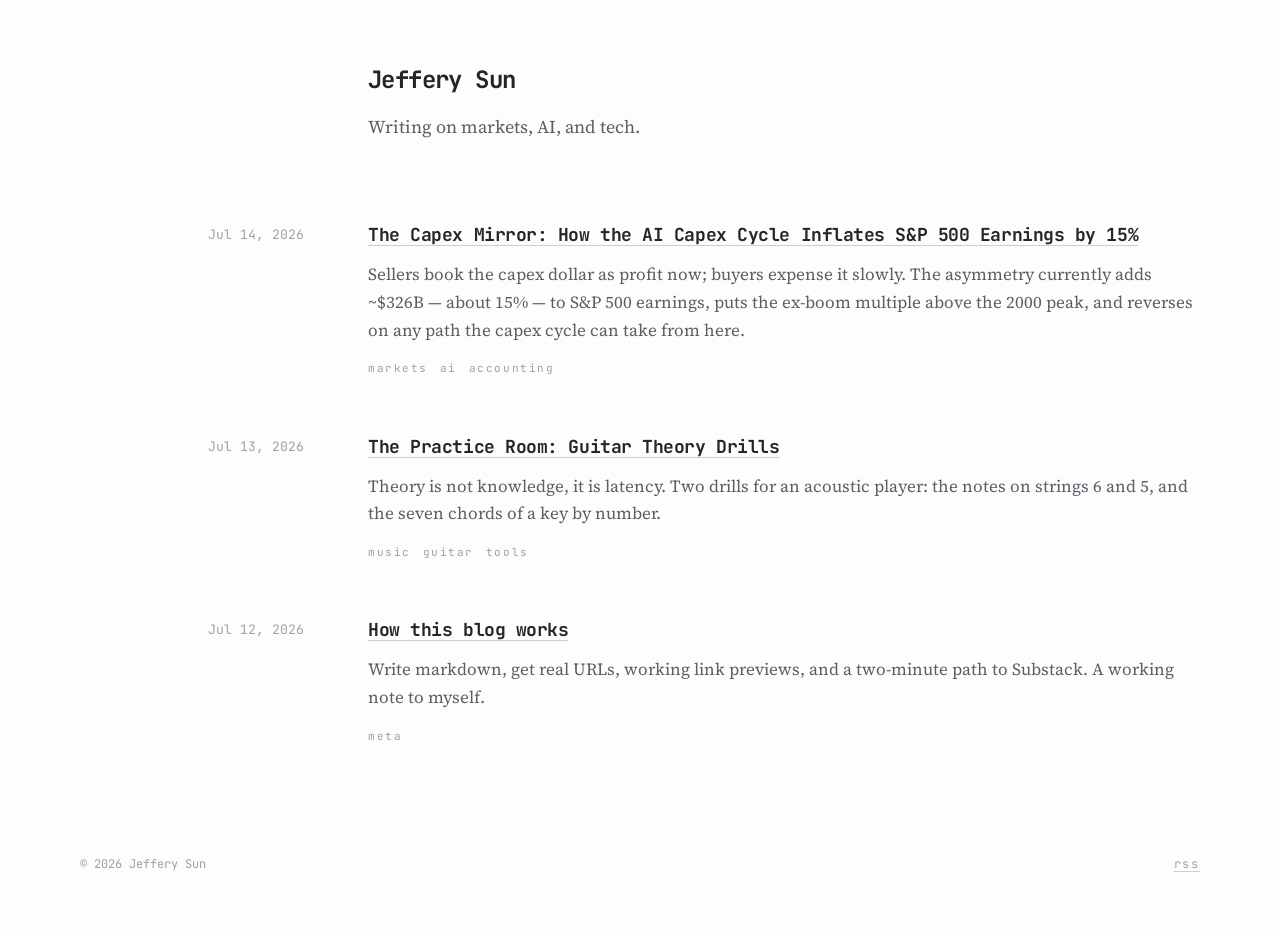
==== commit edb59915: "Updates" ====
--- a/index.html
+++ b/index.html
@@ -1,4 +1,4 @@
-<!DOCTYPE html><html lang="en"><head><meta charset="utf-8"><meta name="viewport" content="width=device-width, initial-scale=1"><meta name="theme-color" content="#fafaf8"><meta name="generator" content="Astro v7.0.9"><title>0xjeffery</title><meta name="description" content="Writing on markets, AI, and tech."><link rel="canonical" href="https://0xjeffery.com/"><link rel="icon" href="/logo.png" type="image/png"><link rel="sitemap" href="/sitemap-index.xml"><link rel="alternate" type="application/rss+xml" title="0xjeffery — Writing on markets, AI, and tech." href="https://0xjeffery.com/rss.xml"><!-- Open Graph: what LinkedIn (and most everything else) reads. --><meta property="og:type" content="website"><meta property="og:url" content="https://0xjeffery.com/"><meta property="og:title" content="0xjeffery"><meta property="og:description" content="Writing on markets, AI, and tech."><meta property="og:image" content="https://0xjeffery.com/og/index.png"><meta property="og:image:width" content="1200"><meta property="og:image:height" content="630"><meta property="og:image:alt" content="0xjeffery"><meta property="og:site_name" content="0xjeffery"><meta property="og:locale" content="en_US"><!-- Twitter/X card. `summary_large_image` is what renders the big preview. --><meta name="twitter:card" content="summary_large_image"><meta name="twitter:title" content="0xjeffery"><meta name="twitter:description" content="Writing on markets, AI, and tech."><meta name="twitter:image" content="https://0xjeffery.com/og/index.png"><meta name="twitter:image:alt" content="0xjeffery"><link rel="preconnect" href="https://fonts.googleapis.com"><link rel="preconnect" href="https://fonts.gstatic.com" crossorigin><link href="https://fonts.googleapis.com/css2?family=JetBrains+Mono:wght@400;500;700&family=Source+Serif+4:ital,opsz,wght@0,8..60,400..600;1,8..60,400&display=swap" rel="stylesheet"><link rel="stylesheet" href="/_astro/BaseLayout.CHKAK2js.css"></head><body><!-- `clip`, not `hidden`: overflow-x:hidden silently turns this into a scroll container,
+<!DOCTYPE html><html lang="en"><head><meta charset="utf-8"><meta name="viewport" content="width=device-width, initial-scale=1"><meta name="theme-color" content="#fafaf8"><meta name="generator" content="Astro v7.0.9"><title>0xjeffery</title><meta name="description" content="Writing on markets, AI, and tech."><link rel="canonical" href="https://0xjeffery.com/"><link rel="icon" href="/logo.png" type="image/png"><link rel="sitemap" href="/sitemap-index.xml"><link rel="alternate" type="application/rss+xml" title="0xjeffery — Writing on markets, AI, and tech." href="https://0xjeffery.com/rss.xml"><!-- Open Graph: what LinkedIn (and most everything else) reads. --><meta property="og:type" content="website"><meta property="og:url" content="https://0xjeffery.com/"><meta property="og:title" content="0xjeffery"><meta property="og:description" content="Writing on markets, AI, and tech."><meta property="og:image" content="https://0xjeffery.com/og/index.png"><meta property="og:image:width" content="1200"><meta property="og:image:height" content="630"><meta property="og:image:alt" content="0xjeffery"><meta property="og:site_name" content="0xjeffery"><meta property="og:locale" content="en_US"><!-- Twitter/X card. `summary_large_image` is what renders the big preview. --><meta name="twitter:card" content="summary_large_image"><meta name="twitter:title" content="0xjeffery"><meta name="twitter:description" content="Writing on markets, AI, and tech."><meta name="twitter:image" content="https://0xjeffery.com/og/index.png"><meta name="twitter:image:alt" content="0xjeffery"><link rel="preconnect" href="https://fonts.googleapis.com"><link rel="preconnect" href="https://fonts.gstatic.com" crossorigin><link href="https://fonts.googleapis.com/css2?family=JetBrains+Mono:wght@400;500;700&family=Source+Serif+4:ital,opsz,wght@0,8..60,400..600;1,8..60,400&display=swap" rel="stylesheet"><link rel="stylesheet" href="/_astro/BaseLayout.DcLSqZ79.css"></head><body><!-- `clip`, not `hidden`: overflow-x:hidden silently turns this into a scroll container,
          which kills position:sticky on every descendant — including the pinned contents
-         sidebar. `clip` contains the same overflow without that side effect. --><div class="animate-fade-up min-h-screen overflow-x-clip"><div class="mx-auto max-w-[92rem] px-5 py-14 sm:px-6 sm:py-16 lg:px-8"><main><div class="lg:grid lg:grid-cols-[14rem_minmax(0,52rem)] lg:justify-center lg:gap-16"><div class="hidden lg:block"></div><header><h1 class="text-ink font-mono text-2xl font-bold tracking-tight">Jeffery Sun</h1><p class="text-muted mt-4 font-serif text-lg leading-relaxed">Writing on markets, AI, and tech.</p></header></div><ul class="mt-20 space-y-14"><li class="lg:grid lg:grid-cols-[14rem_minmax(0,52rem)] lg:justify-center lg:gap-16"><div class="text-faint pt-1 font-mono text-[13px] lg:text-right"><time datetime="2026-07-14T00:00:00.000Z">Jul 14, 2026</time></div><div class="mt-2 lg:mt-0"><a href="/posts/the-capex-mirror/" class="group block"><h2 class="text-ink group-hover:text-muted font-mono text-lg font-bold tracking-tight underline decoration-[#cfcfc8] decoration-1 underline-offset-[4px] transition-colors group-hover:decoration-[#5a5e66]">The Capex Mirror: Concurrent Earnings Inflation in the AI Build-Out</h2><p class="text-muted mt-3 font-serif text-[1.0625rem] leading-relaxed">The buyer capitalizes what the seller books as profit — so an investment boom mechanically inflates the market’s combined earnings while it runs. Tracing the flows, sizing the effect in today’s indices, and measuring how far outside historical norms it sits.</p></a><div class="mt-4 flex flex-wrap gap-x-3"><span class="tag">markets</span><span class="tag">ai</span><span class="tag">accounting</span></div></div></li><li class="lg:grid lg:grid-cols-[14rem_minmax(0,52rem)] lg:justify-center lg:gap-16"><div class="text-faint pt-1 font-mono text-[13px] lg:text-right"><time datetime="2026-07-13T00:00:00.000Z">Jul 13, 2026</time></div><div class="mt-2 lg:mt-0"><a href="/posts/the-practice-room/" class="group block"><h2 class="text-ink group-hover:text-muted font-mono text-lg font-bold tracking-tight underline decoration-[#cfcfc8] decoration-1 underline-offset-[4px] transition-colors group-hover:decoration-[#5a5e66]">The Practice Room: Guitar Theory Drills</h2><p class="text-muted mt-3 font-serif text-[1.0625rem] leading-relaxed">Theory is not knowledge, it is latency. Two drills for an acoustic player: the notes on strings 6 and 5, and the seven chords of a key by number.</p></a><div class="mt-4 flex flex-wrap gap-x-3"><span class="tag">music</span><span class="tag">guitar</span><span class="tag">tools</span></div></div></li><li class="lg:grid lg:grid-cols-[14rem_minmax(0,52rem)] lg:justify-center lg:gap-16"><div class="text-faint pt-1 font-mono text-[13px] lg:text-right"><time datetime="2026-07-12T00:00:00.000Z">Jul 12, 2026</time></div><div class="mt-2 lg:mt-0"><a href="/posts/how-this-works/" class="group block"><h2 class="text-ink group-hover:text-muted font-mono text-lg font-bold tracking-tight underline decoration-[#cfcfc8] decoration-1 underline-offset-[4px] transition-colors group-hover:decoration-[#5a5e66]">How this blog works</h2><p class="text-muted mt-3 font-serif text-[1.0625rem] leading-relaxed">Write markdown, get real URLs, working link previews, and a two-minute path to Substack. A working note to myself.</p></a><div class="mt-4 flex flex-wrap gap-x-3"><span class="tag">meta</span></div></div></li></ul></main><!-- Bounded to the width of the article grid (14 + 4 + 52 + 4 + 14 = 88rem) so the
+         sidebar. `clip` contains the same overflow without that side effect. --><div class="animate-fade-up min-h-screen overflow-x-clip"><div class="mx-auto max-w-[92rem] px-5 py-14 sm:px-6 sm:py-16 lg:px-8"><main><div class="lg:grid lg:grid-cols-[14rem_minmax(0,52rem)] lg:justify-center lg:gap-16"><div class="hidden lg:block"></div><header><h1 class="text-ink font-mono text-2xl font-bold tracking-tight">Jeffery Sun</h1><p class="text-muted mt-4 font-serif text-lg leading-relaxed">Writing on markets, AI, and tech.</p></header></div><ul class="mt-20 space-y-14"><li class="lg:grid lg:grid-cols-[14rem_minmax(0,52rem)] lg:justify-center lg:gap-16"><div class="text-faint pt-1 font-mono text-[13px] lg:text-right"><time datetime="2026-07-14T00:00:00.000Z">Jul 14, 2026</time></div><div class="mt-2 lg:mt-0"><a href="/posts/the-capex-mirror/" class="group block"><h2 class="text-ink group-hover:text-muted font-mono text-lg font-bold tracking-tight underline decoration-[#cfcfc8] decoration-1 underline-offset-[4px] transition-colors group-hover:decoration-[#5a5e66]">The Capex Mirror: How the AI Capex Cycle Inflates S&amp;P 500 Earnings by 15%</h2><p class="text-muted mt-3 font-serif text-[1.0625rem] leading-relaxed">Sellers book the capex dollar as profit now; buyers expense it slowly. The asymmetry currently adds ~$326B — about 15% — to S&amp;P 500 earnings, puts the ex-boom multiple above the 2000 peak, and reverses on any path the capex cycle can take from here.</p></a><div class="mt-4 flex flex-wrap gap-x-3"><span class="tag">markets</span><span class="tag">ai</span><span class="tag">accounting</span></div></div></li><li class="lg:grid lg:grid-cols-[14rem_minmax(0,52rem)] lg:justify-center lg:gap-16"><div class="text-faint pt-1 font-mono text-[13px] lg:text-right"><time datetime="2026-07-13T00:00:00.000Z">Jul 13, 2026</time></div><div class="mt-2 lg:mt-0"><a href="/posts/the-practice-room/" class="group block"><h2 class="text-ink group-hover:text-muted font-mono text-lg font-bold tracking-tight underline decoration-[#cfcfc8] decoration-1 underline-offset-[4px] transition-colors group-hover:decoration-[#5a5e66]">The Practice Room: Guitar Theory Drills</h2><p class="text-muted mt-3 font-serif text-[1.0625rem] leading-relaxed">Theory is not knowledge, it is latency. Two drills for an acoustic player: the notes on strings 6 and 5, and the seven chords of a key by number.</p></a><div class="mt-4 flex flex-wrap gap-x-3"><span class="tag">music</span><span class="tag">guitar</span><span class="tag">tools</span></div></div></li><li class="lg:grid lg:grid-cols-[14rem_minmax(0,52rem)] lg:justify-center lg:gap-16"><div class="text-faint pt-1 font-mono text-[13px] lg:text-right"><time datetime="2026-07-12T00:00:00.000Z">Jul 12, 2026</time></div><div class="mt-2 lg:mt-0"><a href="/posts/how-this-works/" class="group block"><h2 class="text-ink group-hover:text-muted font-mono text-lg font-bold tracking-tight underline decoration-[#cfcfc8] decoration-1 underline-offset-[4px] transition-colors group-hover:decoration-[#5a5e66]">How this blog works</h2><p class="text-muted mt-3 font-serif text-[1.0625rem] leading-relaxed">Write markdown, get real URLs, working link previews, and a two-minute path to Substack. A working note to myself.</p></a><div class="mt-4 flex flex-wrap gap-x-3"><span class="tag">meta</span></div></div></li></ul></main><!-- Bounded to the width of the article grid (14 + 4 + 52 + 4 + 14 = 88rem) so the
              footer rule doesn't run wider than the content it sits under. --><footer class="text-faint mx-auto mt-28 flex max-w-[70rem] items-center justify-between font-mono text-xs"><span>© 2026 Jeffery Sun</span><a href="/rss.xml" class="ulink text-faint tracking-[0.15em]">rss</a></footer></div></div></body></html>
--- a/_astro/BaseLayout.DcLSqZ79.css
+++ b/_astro/BaseLayout.DcLSqZ79.css
@@ -0,0 +1,2 @@
+/*! tailwindcss v4.3.2 | MIT License | https://tailwindcss.com */
+@layer properties{@supports (((-webkit-hyphens:none)) and (not (margin-trim:inline))) or ((-moz-orient:inline) and (not (color:rgb(from red r g b)))){*,:before,:after,::backdrop{--tw-tracking:initial;--tw-rotate-x:initial;--tw-rotate-y:initial;--tw-rotate-z:initial;--tw-skew-x:initial;--tw-skew-y:initial;--tw-space-y-reverse:0;--tw-leading:initial;--tw-font-weight:initial;--tw-duration:initial;--tw-border-style:solid;--tw-ordinal:initial;--tw-slashed-zero:initial;--tw-numeric-figure:initial;--tw-numeric-spacing:initial;--tw-numeric-fraction:initial}}}@layer theme{:root,:host{--font-sans:ui-sans-serif, system-ui, sans-serif, "Apple Color Emoji", "Segoe UI Emoji", "Segoe UI Symbol", "Noto Color Emoji";--font-serif:"Source Serif 4", ui-serif, Charter, "Iowan Old Style", Georgia, serif;--font-mono:"JetBrains Mono", ui-monospace, SFMono-Regular, Menlo, monospace;--spacing:.25rem;--text-xs:.75rem;--text-xs--line-height:calc(1 / .75);--text-sm:.875rem;--text-sm--line-height:calc(1.25 / .875);--text-lg:1.125rem;--text-lg--line-height:calc(1.75 / 1.125);--text-2xl:1.5rem;--text-2xl--line-height:calc(2 / 1.5);--font-weight-normal:400;--font-weight-semibold:600;--font-weight-bold:700;--tracking-tight:-.025em;--leading-snug:1.375;--leading-normal:1.5;--leading-relaxed:1.625;--default-transition-duration:.15s;--default-transition-timing-function:cubic-bezier(.4, 0, .2, 1);--default-font-family:var(--font-sans);--default-mono-font-family:var(--font-mono);--color-accent:#23252b;--color-negative:#9c4133;--color-wash:#f4f4f2;--color-paper:#fdfdfd;--color-ink:#23252b;--color-muted:#5a5e66;--color-faint:#9ba1a9;--color-line:#e8e8e6;--color-line2:#d6d6d2;--animate-fade-up:fade-up .6s ease-out both}}@layer base{*,:after,:before,::backdrop{box-sizing:border-box;border:0 solid;margin:0;padding:0}::file-selector-button{box-sizing:border-box;border:0 solid;margin:0;padding:0}html,:host{-webkit-text-size-adjust:100%;tab-size:4;line-height:1.5;font-family:var(--default-font-family,ui-sans-serif, system-ui, sans-serif, "Apple Color Emoji", "Segoe UI Emoji", "Segoe UI Symbol", "Noto Color Emoji");font-feature-settings:var(--default-font-feature-settings,normal);font-variation-settings:var(--default-font-variation-settings,normal);-webkit-tap-highlight-color:transparent}hr{height:0;color:inherit;border-top-width:1px}abbr:where([title]){text-decoration:underline dotted}h1,h2,h3,h4,h5,h6{font-size:inherit;font-weight:inherit}a{color:inherit;-webkit-text-decoration:inherit;-webkit-text-decoration:inherit;-webkit-text-decoration:inherit;text-decoration:inherit}b,strong{font-weight:bolder}code,kbd,samp,pre{font-family:var(--default-mono-font-family,ui-monospace, SFMono-Regular, Menlo, Monaco, Consolas, "Liberation Mono", "Courier New", monospace);font-feature-settings:var(--default-mono-font-feature-settings,normal);font-variation-settings:var(--default-mono-font-variation-settings,normal);font-size:1em}small{font-size:80%}sub,sup{vertical-align:baseline;font-size:75%;line-height:0;position:relative}sub{bottom:-.25em}sup{top:-.5em}table{text-indent:0;border-color:inherit;border-collapse:collapse}:-moz-focusring{outline:auto}progress{vertical-align:baseline}summary{display:list-item}ol,ul,menu{list-style:none}img,svg,video,canvas,audio,iframe,embed,object{vertical-align:middle;display:block}img,video{max-width:100%;height:auto}button,input,select,optgroup,textarea{font:inherit;font-feature-settings:inherit;font-variation-settings:inherit;letter-spacing:inherit;color:inherit;opacity:1;background-color:#0000;border-radius:0}::file-selector-button{font:inherit;font-feature-settings:inherit;font-variation-settings:inherit;letter-spacing:inherit;color:inherit;opacity:1;background-color:#0000;border-radius:0}:where(select:is([multiple],[size])) optgroup{font-weight:bolder}:where(select:is([multiple],[size])) optgroup option{padding-inline-start:20px}::file-selector-button{margin-inline-end:4px}::placeholder{opacity:1}@supports (not ((-webkit-appearance:-apple-pay-button))) or (contain-intrinsic-size:1px){::placeholder{color:currentColor}@supports (color:color-mix(in lab, red, red)){::placeholder{color:color-mix(in oklab, currentcolor 50%, transparent)}}}textarea{resize:vertical}::-webkit-search-decoration{-webkit-appearance:none}::-webkit-date-and-time-value{min-height:1lh;text-align:inherit}::-webkit-datetime-edit{display:inline-flex}::-webkit-datetime-edit-fields-wrapper{padding:0}::-webkit-datetime-edit{padding-block:0}::-webkit-datetime-edit-year-field{padding-block:0}::-webkit-datetime-edit-month-field{padding-block:0}::-webkit-datetime-edit-day-field{padding-block:0}::-webkit-datetime-edit-hour-field{padding-block:0}::-webkit-datetime-edit-minute-field{padding-block:0}::-webkit-datetime-edit-second-field{padding-block:0}::-webkit-datetime-edit-millisecond-field{padding-block:0}::-webkit-datetime-edit-meridiem-field{padding-block:0}::-webkit-calendar-picker-indicator{line-height:1}:-moz-ui-invalid{box-shadow:none}button,input:where([type=button],[type=reset],[type=submit]){appearance:button}::file-selector-button{appearance:button}::-webkit-inner-spin-button{height:auto}::-webkit-outer-spin-button{height:auto}[hidden]:where(:not([hidden=until-found])){display:none!important}html{scroll-behavior:smooth}body{background-color:var(--color-paper);font-family:var(--font-mono);color:var(--color-ink);-webkit-font-smoothing:antialiased;-moz-osx-font-smoothing:grayscale}::selection{color:#fdfdfd;background:#23252bd9}}@layer components{.prose .exh{margin-block:calc(var(--spacing) * 14);clear:both;width:100%}.prose .exh svg{width:100%;height:auto;display:block}.prose .exh-title{margin-bottom:calc(var(--spacing) * 4);font-family:var(--font-serif);font-size:var(--text-sm);line-height:var(--tw-leading,var(--text-sm--line-height));--tw-leading:var(--leading-snug);line-height:var(--leading-snug);color:var(--color-muted)}.prose .exh-title .lab{margin-right:calc(var(--spacing) * 2);font-family:var(--font-mono);--tw-font-weight:var(--font-weight-bold);font-size:11px;font-weight:var(--font-weight-bold);--tw-tracking:.1em;letter-spacing:.1em;color:var(--color-accent);text-transform:uppercase}.prose .exh-note{margin-top:calc(var(--spacing) * 4);border-top-style:var(--tw-border-style);border-top-width:1px;border-color:var(--color-line);padding-top:calc(var(--spacing) * 3);font-family:var(--font-serif);--tw-leading:var(--leading-normal);font-size:13px;line-height:var(--leading-normal);color:var(--color-muted)}.prose .exh-note strong{--tw-font-weight:var(--font-weight-semibold);font-weight:var(--font-weight-semibold);color:var(--color-ink)}.prose .panel-lab{margin-top:calc(var(--spacing) * 8);margin-bottom:calc(var(--spacing) * 3);font-family:var(--font-mono);--tw-font-weight:var(--font-weight-bold);font-size:11px;font-weight:var(--font-weight-bold);--tw-tracking:.1em;letter-spacing:.1em;color:var(--color-accent);text-transform:uppercase}.prose .panel-lab em{font-family:var(--font-serif);color:var(--color-muted);text-transform:none;letter-spacing:0;font-size:13px;font-style:normal}.prose a.nref{font-family:var(--font-mono);--tw-tracking:.08em;letter-spacing:.08em;white-space:nowrap;color:var(--color-faint);text-transform:uppercase;font-size:10px;text-decoration-style:dotted}.prose .lede{--tw-leading:1.6;color:var(--color-ink);font-size:1.125rem;line-height:1.6}.prose .formula{margin-block:calc(var(--spacing) * 6);text-align:center;font-family:var(--font-serif);color:var(--color-muted);font-style:italic}.prose .small{font-family:var(--font-mono);font-size:var(--text-xs);line-height:var(--tw-leading,var(--text-xs--line-height));--tw-leading:var(--leading-relaxed);line-height:var(--leading-relaxed);color:var(--color-faint)}.prose .box{margin-block:calc(var(--spacing) * 8);border-left-style:var(--tw-border-style);border-left-width:2px;border-color:var(--color-accent);background-color:var(--color-wash);padding-inline:calc(var(--spacing) * 6);padding-block:calc(var(--spacing) * 4)}.prose .box p{margin-block:calc(var(--spacing) * 2);font-size:15px}.prose .box p:first-child{margin-top:0}.prose .box p:last-child{margin-bottom:0}.prose .tldr{margin-block:calc(var(--spacing) * 10);border-left-style:var(--tw-border-style);border-left-width:2px;border-color:var(--color-accent);background-color:var(--color-wash);padding-inline:calc(var(--spacing) * 6);padding-block:calc(var(--spacing) * 5)}.prose .tldr-hd{margin-bottom:calc(var(--spacing) * 4);font-family:var(--font-mono);--tw-font-weight:var(--font-weight-bold);font-size:11px;font-weight:var(--font-weight-bold);--tw-tracking:.16em;letter-spacing:.16em;color:var(--color-accent);text-transform:uppercase}.prose .tldr ol{counter-reset:t;margin:0;padding:0;list-style-type:none}.prose .tldr li{margin-bottom:calc(var(--spacing) * 4);padding-left:calc(var(--spacing) * 8);--tw-leading:var(--leading-relaxed);font-size:15px;line-height:var(--leading-relaxed);counter-increment:t;position:relative}.prose .tldr li:last-child{margin-bottom:0}.prose .tldr li:before{content:counter(t);border-style:var(--tw-border-style);border-width:1px;border-color:var(--color-accent);width:19px;height:19px;font-family:var(--font-mono);--tw-font-weight:var(--font-weight-bold);font-size:10px;font-weight:var(--font-weight-bold);color:var(--color-accent);border-radius:3.40282e38px;justify-content:center;align-items:center;display:flex;position:absolute;top:3px;left:0}.prose .tldr .cl{--tw-font-weight:var(--font-weight-bold);font-weight:var(--font-weight-bold);color:var(--color-ink);display:block}.prose ol.watch{margin-block:calc(var(--spacing) * 5);counter-reset:w;padding:0;list-style-type:none}.prose ol.watch li{margin-bottom:calc(var(--spacing) * 3);padding-left:calc(var(--spacing) * 8);counter-increment:w;position:relative}.prose ol.watch li:before{content:counter(w, lower-roman) ".";font-family:var(--font-mono);font-size:var(--text-xs);line-height:var(--tw-leading,var(--text-xs--line-height));--tw-font-weight:var(--font-weight-bold);font-weight:var(--font-weight-bold);color:var(--color-accent);position:absolute;top:2px;left:0}.prose .tblwrap{overflow-x:auto}.prose .tblwrap table{min-width:640px;font-family:var(--font-serif);--tw-leading:var(--leading-normal);font-size:13.5px;line-height:var(--leading-normal)}.prose .tblwrap th{border-top-style:var(--tw-border-style);border-top-width:1.5px;border-bottom-style:var(--tw-border-style);border-bottom-width:1px;border-color:var(--color-ink);padding-block:calc(var(--spacing) * 2);padding-right:calc(var(--spacing) * 4);text-align:left;vertical-align:bottom;font-family:var(--font-mono);--tw-font-weight:var(--font-weight-bold);font-size:11px;font-weight:var(--font-weight-bold);--tw-tracking:.08em;letter-spacing:.08em;color:var(--color-ink);text-transform:uppercase}.prose .tblwrap td{border-bottom-style:var(--tw-border-style);border-bottom-width:1px;border-color:var(--color-line);padding-block:calc(var(--spacing) * 2.5);padding-right:calc(var(--spacing) * 4);vertical-align:top}.prose .tblwrap th.r,.prose .tblwrap td.r,.prose .tblwrap td.num{padding-right:calc(var(--spacing) * 6);text-align:right;white-space:nowrap;--tw-numeric-spacing:tabular-nums;font-variant-numeric:var(--tw-ordinal,) var(--tw-slashed-zero,) var(--tw-numeric-figure,) var(--tw-numeric-spacing,) var(--tw-numeric-fraction,)}.prose .tblwrap td.hd{--tw-font-weight:var(--font-weight-bold);font-weight:var(--font-weight-bold);color:var(--color-ink)}.prose .tblwrap tr:last-child td{border-bottom-style:var(--tw-border-style);border-bottom-width:1.5px;border-color:var(--color-ink)}.prose .tblwrap tr.sec td{background-color:var(--color-wash);padding-inline:calc(var(--spacing) * 2);padding-block:calc(var(--spacing) * 1.5);font-family:var(--font-mono);--tw-font-weight:var(--font-weight-bold);font-size:11px;font-weight:var(--font-weight-bold);--tw-tracking:.08em;letter-spacing:.08em;color:var(--color-accent);text-transform:uppercase}.prose .tblwrap .it{--tw-font-weight:var(--font-weight-bold);font-weight:var(--font-weight-bold);color:var(--color-ink);display:block}.prose .tblwrap .sub{margin-top:calc(var(--spacing) * .5);font-family:var(--font-mono);--tw-leading:var(--leading-snug);font-size:11px;line-height:var(--leading-snug);color:var(--color-faint);display:block}.prose .tblwrap tr.tot td{border-top-style:var(--tw-border-style);border-top-width:1px;border-bottom-style:var(--tw-border-style);border-bottom-width:1.5px;border-color:var(--color-ink);background-color:var(--color-wash)}.prose .tblwrap tr.tot .it,.prose .tblwrap tr.tot td.num{--tw-font-weight:var(--font-weight-bold);font-weight:var(--font-weight-bold);color:var(--color-accent)}.prose .tblwrap tr.memo td{border-bottom-style:var(--tw-border-style);padding-top:calc(var(--spacing) * 4);border-bottom-width:0}.prose .tblwrap tr.memo .it{--tw-font-weight:var(--font-weight-normal);font-weight:var(--font-weight-normal);font-style:italic}.prose .anote{margin-bottom:calc(var(--spacing) * 7);border-left-style:var(--tw-border-style);border-left-width:2px;border-color:var(--color-line);padding-left:calc(var(--spacing) * 5)}.prose .anote:target{border-color:var(--color-accent)}.prose .an-hd{margin-bottom:calc(var(--spacing) * 3);font-family:var(--font-serif);font-size:var(--text-sm);line-height:var(--tw-leading,var(--text-sm--line-height));--tw-leading:var(--leading-snug);line-height:var(--leading-snug);color:var(--color-muted)}.prose .an-lab{margin-right:calc(var(--spacing) * 2);font-family:var(--font-mono);--tw-font-weight:var(--font-weight-bold);font-size:11px;font-weight:var(--font-weight-bold);--tw-tracking:.08em;letter-spacing:.08em;color:var(--color-accent);text-transform:uppercase}.prose .anote dl{column-gap:calc(var(--spacing) * 5);row-gap:calc(var(--spacing) * 2);--tw-leading:var(--leading-normal);font-size:13.5px;line-height:var(--leading-normal);color:var(--color-muted);grid-template-columns:8rem 1fr;margin:0;display:grid}.prose .anote dt{padding-top:calc(var(--spacing) * .5);font-family:var(--font-mono);--tw-font-weight:var(--font-weight-bold);font-size:10px;font-weight:var(--font-weight-bold);--tw-tracking:.05em;letter-spacing:.05em;color:var(--color-faint);text-transform:uppercase}.prose .anote dd{margin:0}.prose .anote strong{--tw-font-weight:var(--font-weight-normal);font-weight:var(--font-weight-normal);color:var(--color-ink)}.prose .gloss-grid{margin-top:calc(var(--spacing) * 5);--tw-leading:var(--leading-normal);font-size:13.5px;line-height:var(--leading-normal);columns:2;column-gap:2.5rem}.prose .gloss-grid p{margin-top:0;margin-bottom:calc(var(--spacing) * 3);break-inside:avoid}.prose .gloss-grid b{font-family:var(--font-mono);--tw-font-weight:var(--font-weight-bold);font-size:12px;font-weight:var(--font-weight-bold);color:var(--color-ink)}.prose .gloss-grid span{color:var(--color-muted)}@media (width<=640px){.prose .gloss-grid{columns:1}.prose .anote dl{grid-template-columns:1fr;row-gap:.125rem}.prose .anote dd{margin-bottom:calc(var(--spacing) * 2)}}.prose .exh svg .e1-panel{fill:none;stroke:#d6d6d2;stroke-width:1px}.prose .exh svg .e1-cap{fill:#f4f4f2}.prose .exh svg .e1-hd{fill:#23252b;letter-spacing:.04em;font-size:12.5px;font-weight:700}.prose .exh svg .e1-sub{fill:#9ba1a9;letter-spacing:.11em;text-transform:uppercase;font-size:9.5px}.prose .exh svg .e1-row{fill:#23252b;font-size:11.5px}.prose .exh svg .e1-val{fill:#23252b;text-anchor:end;font-size:11.5px}.prose .exh svg .e1-key{fill:#23252b;font-size:12.5px;font-weight:700}.prose .exh svg .e1-keyv{fill:#23252b;text-anchor:end;font-size:12.5px;font-weight:700}.prose .exh svg .e1-red{fill:#9c4133;font-size:12.5px;font-weight:700}.prose .exh svg .e1-redv{fill:#9c4133;text-anchor:end;font-size:12.5px;font-weight:700}.prose .exh svg .e1-fine{fill:#9ba1a9;font-size:9.5px}.prose .exh svg .e1-rule{stroke:#e8e8e6;stroke-width:1px}.prose .exh svg .e1-flow{stroke:#23252b;stroke-width:1.6px;fill:none;marker-end:url(#e1arrow)}.prose .exh svg .e2b-grid{stroke:#ededeb;stroke-width:.6px}.prose .exh svg .e2b-ax{stroke:#9ba1a9;stroke-width:.7px}.prose .exh svg .e2b-tick{fill:#9ba1a9;font-size:9.5px}.prose .exh svg .e2b-yr{fill:#9ba1a9;text-anchor:middle;font-size:8.5px}.prose .exh svg .e2b-cum{fill:none;stroke:#9c4133;stroke-width:1.4px}.prose .exh svg .e2b-note{fill:#9c4133;font-size:10.5px}.prose .exh svg .e2-ax{stroke:#9ba1a9;stroke-width:.7px}.prose .exh svg .e2-grid{stroke:#ededeb;stroke-width:.6px}.prose .exh svg .e2-conn{stroke:#9ba1a9;stroke-width:.8px;stroke-dasharray:2.5 2.5}.prose .exh svg .e2-tick{fill:#9ba1a9;text-anchor:end;font-size:9.5px}.prose .exh svg .e2-val{fill:#23252b;text-anchor:middle;font-size:11px;font-weight:700}.prose .exh svg .e2-lab{fill:#23252b;text-anchor:middle;font-size:9.5px}.prose .exh svg .e2-labb{fill:#23252b;text-anchor:middle;font-size:9.5px;font-weight:700}.prose .exh svg .e2-mar{fill:#9ba1a9;text-anchor:middle;font-size:9px}.prose .exh svg .e2-in{fill:#fdfdfd;text-anchor:middle;font-size:12px;font-weight:700}.prose .exh svg .e2-in2{fill:#c9c9c2;text-anchor:middle;font-size:8.5px}.prose .exh svg .e2-note{fill:#9ba1a9;font-size:10px}.prose .exh svg .e3-grid{stroke:#ededeb;stroke-width:.6px}.prose .exh svg .e3-ax{stroke:#9ba1a9;stroke-width:.7px}.prose .exh svg .e3-tick{fill:#9ba1a9;font-size:9.5px}.prose .exh svg .e3-cap{fill:none;stroke:#23252b;stroke-width:2px}.prose .exh svg .e3-dna{fill:none;stroke:#94948c;stroke-width:2px}.prose .exh svg .e3-lab{fill:#23252b;font-size:11px}.prose .exh svg .e3-red{fill:#9c4133;font-size:11px}.prose .exh svg .e5-grid{stroke:#ededeb;stroke-width:.6px}.prose .exh svg .e5-ax{stroke:#9ba1a9;stroke-width:.7px}.prose .exh svg .e5-tick{fill:#9ba1a9;text-anchor:end;font-size:9.5px}.prose .exh svg .e5-val{fill:#23252b;text-anchor:middle;font-size:11.5px;font-weight:700}.prose .exh svg .e5-lab{fill:#23252b;text-anchor:middle;font-size:10px}.prose .exh svg .e5-sub{fill:#9ba1a9;text-anchor:middle;font-size:9px}.prose .exh svg .e5-op{fill:#9ba1a9;text-anchor:middle;font-size:16px}.prose .exh svg .e6-grid{stroke:#ededeb;stroke-width:.6px}.prose .exh svg .e6-tick{fill:#9ba1a9;text-anchor:end;font-size:9.5px}.prose .exh svg .e6-val{text-anchor:middle;font-size:13px;font-weight:700}.prose .exh svg .e6-lab{fill:#23252b;text-anchor:middle;font-size:10.5px}.prose .exh svg .e6-sub{fill:#9ba1a9;text-anchor:middle;font-size:9.5px}.prose .exh svg .e7-grid{stroke:#ededeb;stroke-width:.6px}.prose .exh svg .e7-tick{fill:#9ba1a9;text-anchor:end;font-size:9.5px}.prose .exh svg .e7-val{text-anchor:middle;font-size:11.5px;font-weight:700}.prose .exh svg .e7-lab{fill:#23252b;text-anchor:middle;font-size:11px}.prose .exh svg .e7-leg{fill:#23252b;font-size:10.5px}.prose .exh svg .e8-grid{stroke:#ededeb;stroke-width:.6px}.prose .exh svg .e8-tick{fill:#9ba1a9;text-anchor:end;font-size:9.5px}.prose .exh svg .e8-val{text-anchor:middle;font-size:11.5px;font-weight:700}.prose .exh svg .e8-lab{fill:#23252b;text-anchor:middle;font-size:11px}.prose .exh svg .e8-sub{fill:#9ba1a9;text-anchor:middle;font-size:9.5px}.prose .exh svg .e9-grid{stroke:#ededeb;stroke-width:.6px}.prose .exh svg .e9-tick{fill:#9ba1a9;font-size:9.5px}.prose .exh svg .e9-leg{fill:#23252b;font-size:10.5px}.prose .exh svg .e9-end{font-size:10px;font-weight:700}.pr{border-style:var(--tw-border-style);border-width:1px;border-color:var(--color-line);width:100%;padding:calc(var(--spacing) * 5);font-family:var(--font-mono)}@media (width<=640px){.pr{padding:calc(var(--spacing) * 4)}}.pr-modes{border-style:var(--tw-border-style);border-width:1px;border-color:var(--color-line2);grid-template-columns:repeat(2,minmax(0,1fr));max-width:26rem;display:grid}.pr-mode{cursor:pointer;border-style:var(--tw-border-style);padding-inline:calc(var(--spacing) * 2);font-family:var(--font-mono);--tw-tracking:.12em;letter-spacing:.12em;color:var(--color-faint);text-transform:uppercase;transition-property:color,background-color,border-color,outline-color,text-decoration-color,fill,stroke,--tw-gradient-from,--tw-gradient-via,--tw-gradient-to;transition-timing-function:var(--tw-ease,var(--default-transition-timing-function));transition-duration:var(--tw-duration,var(--default-transition-duration));-webkit-tap-highlight-color:transparent;background-color:#0000;border-width:0;padding-block:.6rem;font-size:11px}.pr-mode+.pr-mode{border-left-style:var(--tw-border-style);border-left-width:1px;border-color:var(--color-line2)}.pr-mode:hover{color:var(--color-muted)}.pr-mode[aria-selected=true]{background-color:var(--color-ink);color:var(--color-paper)}.pr-key-label{margin-bottom:var(--spacing);font-family:var(--font-mono);--tw-tracking:.14em;letter-spacing:.14em;color:var(--color-faint);text-transform:uppercase;font-size:11px}.pr-prompt{--tw-font-weight:var(--font-weight-bold);font-weight:var(--font-weight-bold);color:var(--color-ink);letter-spacing:-.01em;min-height:2.4rem;font-size:clamp(1.5rem,6vw,2rem);line-height:1.2}.pr-prompt .op{--tw-font-weight:var(--font-weight-normal);font-weight:var(--font-weight-normal);color:var(--color-faint);margin-inline:.35em}.pr-prompt .qm{color:var(--color-faint)}.pr-verdict{--tw-tracking:.06em;letter-spacing:.06em;color:var(--color-faint);min-height:1.2rem;margin-top:.6rem;font-size:12px}.pr-verdict[data-state=right]{color:var(--color-ink)}.pr-verdict[data-state=wrong]{color:var(--color-negative)}.pr-pad[hidden]{display:none}.pr-row{gap:6px;margin-top:6px;display:grid}.pr-row-7{grid-template-columns:repeat(7,minmax(0,1fr))}.pr-row-3{grid-template-columns:repeat(3,minmax(0,1fr));max-width:12rem}.pr-btn{cursor:pointer;border-style:var(--tw-border-style);border-width:1px;border-color:var(--color-line2);background-color:var(--color-paper);font-family:var(--font-mono);color:var(--color-ink);font-variant-numeric:tabular-nums;-webkit-tap-highlight-color:transparent;touch-action:manipulation;padding-block:.7rem;font-size:15px;transition:background .12s,border-color .12s,color .12s}.pr-btn:hover{border-color:var(--color-ink)}.pr-btn:active{background-color:var(--color-ink);color:var(--color-paper)}.pr-btn[aria-pressed=true],.pr-btn.is-right{border-color:var(--color-ink);background-color:var(--color-ink);color:var(--color-paper)}.pr-btn.is-wrong{border-color:var(--color-negative);color:var(--color-negative)}.pr-foot{margin-top:calc(var(--spacing) * 4);min-height:1rem}.pr-next{cursor:pointer;border-style:var(--tw-border-style);font-family:var(--font-mono);--tw-tracking:.06em;letter-spacing:.06em;color:var(--color-muted);text-underline-offset:3px;background-color:#0000;border-width:0;padding:0;font-size:11px;text-decoration:underline #cfcfc8}.pr-next:hover{color:var(--color-ink)}.pr-next[hidden]{display:none}.pr-note{margin-top:calc(var(--spacing) * 4);border-top-style:var(--tw-border-style);border-top-width:1px;border-color:var(--color-line);padding-top:calc(var(--spacing) * 3);font-family:var(--font-serif);--tw-leading:var(--leading-normal);font-size:13px;line-height:var(--leading-normal);color:var(--color-muted)}@media (prefers-reduced-motion:reduce){.pr-btn,.pr-mode{transition:none}}.prose{font-family:var(--font-serif);--tw-leading:1.72;color:var(--color-ink);font-variant-numeric:oldstyle-nums proportional-nums;text-wrap:pretty;font-size:1.1875rem;line-height:1.72}.prose>*+*{margin-top:calc(var(--spacing) * 6)}.prose h2{margin-top:calc(var(--spacing) * 20);border-top-style:var(--tw-border-style);border-top-width:1px;border-color:var(--color-line);padding-top:calc(var(--spacing) * 7);font-family:var(--font-mono);--tw-font-weight:var(--font-weight-bold);font-size:1.0625rem;font-weight:var(--font-weight-bold);--tw-tracking:var(--tracking-tight);letter-spacing:var(--tracking-tight);color:var(--color-ink);scroll-margin-top:2.5rem}.prose h3{margin-top:calc(var(--spacing) * 11);font-family:var(--font-mono);--tw-font-weight:var(--font-weight-bold);font-size:.9375rem;font-weight:var(--font-weight-bold);--tw-tracking:var(--tracking-tight);letter-spacing:var(--tracking-tight);color:var(--color-ink);scroll-margin-top:2.5rem}.prose h2+*,.prose h3+*{margin-top:calc(var(--spacing) * 4)}.prose a{color:var(--color-ink);transition-property:color,background-color,border-color,outline-color,text-decoration-color,fill,stroke,--tw-gradient-from,--tw-gradient-via,--tw-gradient-to;transition-timing-function:var(--tw-ease,var(--default-transition-timing-function));transition-duration:var(--tw-duration,var(--default-transition-duration));--tw-duration:.15s;text-underline-offset:3px;text-decoration:underline 1px #cfcfc8;transition-duration:.15s}.prose a:hover{color:var(--color-muted);text-decoration-color:#5a5e66}.prose strong{--tw-font-weight:var(--font-weight-semibold);font-weight:var(--font-weight-semibold);color:var(--color-ink)}.prose em{font-style:italic}.prose ul{list-style-type:disc;list-style-position:outside}:where(.prose ul>:not(:last-child)){--tw-space-y-reverse:0;margin-block-start:calc(calc(var(--spacing) * 2) * var(--tw-space-y-reverse));margin-block-end:calc(calc(var(--spacing) * 2) * calc(1 - var(--tw-space-y-reverse)))}.prose ul{padding-left:calc(var(--spacing) * 5)}.prose ol{list-style-type:decimal;list-style-position:outside}:where(.prose ol>:not(:last-child)){--tw-space-y-reverse:0;margin-block-start:calc(calc(var(--spacing) * 2) * var(--tw-space-y-reverse));margin-block-end:calc(calc(var(--spacing) * 2) * calc(1 - var(--tw-space-y-reverse)))}.prose ol{padding-left:calc(var(--spacing) * 5)}.prose li::marker{font-family:var(--font-mono);font-size:var(--text-sm);line-height:var(--tw-leading,var(--text-sm--line-height));color:var(--color-faint)}.prose blockquote{border-left-style:var(--tw-border-style);border-left-width:2px;border-color:var(--color-line2);padding-block:var(--spacing);padding-left:calc(var(--spacing) * 5);color:var(--color-muted);font-style:italic}.prose hr{margin-block:calc(var(--spacing) * 12);border-top-style:var(--tw-border-style);border-top-width:1px;border-color:var(--color-line)}.prose img{margin-block:calc(var(--spacing) * 8);border-style:var(--tw-border-style);border-width:1px;border-color:var(--color-line);max-width:100%}.prose figcaption{margin-top:calc(var(--spacing) * 2);font-family:var(--font-mono);font-size:var(--text-xs);line-height:var(--tw-leading,var(--text-xs--line-height));color:var(--color-faint)}.prose code:not(pre code){background-color:#23252b0a;border-radius:2px}@supports (color:color-mix(in lab, red, red)){.prose code:not(pre code){background-color:color-mix(in oklab, var(--color-ink) 4%, transparent)}}.prose code:not(pre code){padding-inline:var(--spacing);padding-block:calc(var(--spacing) * .5);font-family:var(--font-mono);color:var(--color-ink);font-size:.8125rem}.prose pre{padding:calc(var(--spacing) * 5);font-family:var(--font-mono);--tw-leading:var(--leading-relaxed);font-size:.8125rem;line-height:var(--leading-relaxed);overflow-x:auto;background-color:#23252b09!important}.prose pre code{background-color:#0000;padding:0}.prose table{border-collapse:collapse;width:100%;font-family:var(--font-mono);font-size:.8125rem}.prose th,.prose td{border-bottom-style:var(--tw-border-style);border-bottom-width:1px;border-color:var(--color-line);padding-block:calc(var(--spacing) * 2);padding-right:calc(var(--spacing) * 6);text-align:left}.prose th{--tw-tracking:.1em;letter-spacing:.1em;color:var(--color-faint);text-transform:uppercase;font-size:11px}.prose .footnotes{margin-top:calc(var(--spacing) * 12);border-top-style:var(--tw-border-style);border-top-width:1px;border-color:var(--color-line);padding-top:calc(var(--spacing) * 6);font-size:var(--text-sm);line-height:var(--tw-leading,var(--text-sm--line-height));color:var(--color-muted)}.sidenote{border-left-style:var(--tw-border-style);border-left-width:2px;border-color:var(--color-line2);padding-block:var(--spacing);padding-left:calc(var(--spacing) * 4);font-family:var(--font-mono);--tw-leading:var(--leading-relaxed);font-size:.75rem;line-height:var(--leading-relaxed);color:var(--color-muted);margin-block:calc(var(--spacing) * 4);display:block}@media (width>=64rem){.sidenote{float:right;clear:right;margin-bottom:calc(var(--spacing) * 3);margin-left:calc(var(--spacing) * 8);border-left-style:var(--tw-border-style);border-left-width:2px;border-color:var(--color-line2);width:13rem;padding-block:calc(var(--spacing) * .5);padding-left:calc(var(--spacing) * 4);margin-top:.375rem}}.reveal{opacity:0;will-change:opacity, transform;transition:opacity .5s ease-out,transform .5s ease-out;transform:translateY(10px)}.reveal.is-in{opacity:1;transform:none}.toc-link{color:var(--color-faint);transition-property:color,background-color,border-color,outline-color,text-decoration-color,fill,stroke,--tw-gradient-from,--tw-gradient-via,--tw-gradient-to;transition-timing-function:var(--tw-ease,var(--default-transition-timing-function));transition-duration:var(--tw-duration,var(--default-transition-duration));--tw-duration:.2s;transition-duration:.2s}.toc-link:hover{color:var(--color-muted)}.toc-link[aria-current=true]{color:var(--color-ink)}.toc-num{color:var(--color-faint);--tw-numeric-spacing:tabular-nums;font-variant-numeric:var(--tw-ordinal,) var(--tw-slashed-zero,) var(--tw-numeric-figure,) var(--tw-numeric-spacing,) var(--tw-numeric-fraction,);transition-property:color,background-color,border-color,outline-color,text-decoration-color,fill,stroke,--tw-gradient-from,--tw-gradient-via,--tw-gradient-to;transition-timing-function:var(--tw-ease,var(--default-transition-timing-function));transition-duration:var(--tw-duration,var(--default-transition-duration));--tw-duration:.2s;transition-duration:.2s}.toc-item[data-current=true] .toc-num{color:var(--color-ink)}@media (prefers-reduced-motion:reduce){.reveal{opacity:1;transition:none;transform:none}html{scroll-behavior:auto}}}@layer utilities{.visible{visibility:visible}.absolute{position:absolute}.relative{position:relative}.static{position:static}.sticky{position:sticky}.top-10{top:calc(var(--spacing) * 10)}.mx-auto{margin-inline:auto}.mt-1{margin-top:var(--spacing)}.mt-2{margin-top:calc(var(--spacing) * 2)}.mt-3{margin-top:calc(var(--spacing) * 3)}.mt-4{margin-top:calc(var(--spacing) * 4)}.mt-5{margin-top:calc(var(--spacing) * 5)}.mt-8{margin-top:calc(var(--spacing) * 8)}.mt-12{margin-top:calc(var(--spacing) * 12)}.mt-16{margin-top:calc(var(--spacing) * 16)}.mt-20{margin-top:calc(var(--spacing) * 20)}.mt-28{margin-top:calc(var(--spacing) * 28)}.mb-3{margin-bottom:calc(var(--spacing) * 3)}.mb-10{margin-bottom:calc(var(--spacing) * 10)}.tag{font-family:var(--font-mono);--tw-tracking:.14em;letter-spacing:.14em;color:var(--color-faint);text-transform:lowercase;align-items:center;font-size:11px;display:inline-flex}.block{display:block}.contents{display:contents}.flex{display:flex}.grid{display:grid}.hidden{display:none}.inline{display:inline}.table{display:table}.table-cell{display:table-cell}.h-298{height:calc(var(--spacing) * 298)}.min-h-screen{min-height:100vh}.max-w-\[70rem\]{max-width:70rem}.max-w-\[92rem\]{max-width:92rem}.grow{flex-grow:1}.transform{transform:var(--tw-rotate-x,) var(--tw-rotate-y,) var(--tw-rotate-z,) var(--tw-skew-x,) var(--tw-skew-y,)}.animate-fade-up{animation:var(--animate-fade-up)}.cursor-pointer{cursor:pointer}.flex-wrap{flex-wrap:wrap}.items-center{align-items:center}.justify-between{justify-content:space-between}.gap-2{gap:calc(var(--spacing) * 2)}:where(.space-y-3>:not(:last-child)){--tw-space-y-reverse:0;margin-block-start:calc(calc(var(--spacing) * 3) * var(--tw-space-y-reverse));margin-block-end:calc(calc(var(--spacing) * 3) * calc(1 - var(--tw-space-y-reverse)))}:where(.space-y-14>:not(:last-child)){--tw-space-y-reverse:0;margin-block-start:calc(calc(var(--spacing) * 14) * var(--tw-space-y-reverse));margin-block-end:calc(calc(var(--spacing) * 14) * calc(1 - var(--tw-space-y-reverse)))}.gap-x-3{column-gap:calc(var(--spacing) * 3)}.gap-x-5{column-gap:calc(var(--spacing) * 5)}.gap-y-2{row-gap:calc(var(--spacing) * 2)}.self-start{align-self:flex-start}.overflow-x-clip{overflow-x:clip}.px-5{padding-inline:calc(var(--spacing) * 5)}.py-14{padding-block:calc(var(--spacing) * 14)}.py-20{padding-block:calc(var(--spacing) * 20)}.pt-1{padding-top:var(--spacing)}.font-mono{font-family:var(--font-mono)}.font-serif{font-family:var(--font-serif)}.text-2xl{font-size:var(--text-2xl);line-height:var(--tw-leading,var(--text-2xl--line-height))}.text-lg{font-size:var(--text-lg);line-height:var(--tw-leading,var(--text-lg--line-height))}.text-sm{font-size:var(--text-sm);line-height:var(--tw-leading,var(--text-sm--line-height))}.text-xs{font-size:var(--text-xs);line-height:var(--tw-leading,var(--text-xs--line-height))}.text-\[1\.0625rem\]{font-size:1.0625rem}.text-\[13px\]{font-size:13px}.leading-\[1\.25\]{--tw-leading:1.25;line-height:1.25}.leading-relaxed{--tw-leading:var(--leading-relaxed);line-height:var(--leading-relaxed)}.leading-snug{--tw-leading:var(--leading-snug);line-height:var(--leading-snug)}.font-bold{--tw-font-weight:var(--font-weight-bold);font-weight:var(--font-weight-bold)}.tracking-\[0\.15em\]{--tw-tracking:.15em;letter-spacing:.15em}.tracking-\[0\.18em\]{--tw-tracking:.18em;letter-spacing:.18em}.tracking-tight{--tw-tracking:var(--tracking-tight);letter-spacing:var(--tracking-tight)}.ulink{color:var(--color-ink);transition-property:color,background-color,border-color,outline-color,text-decoration-color,fill,stroke,--tw-gradient-from,--tw-gradient-via,--tw-gradient-to;transition-timing-function:var(--tw-ease,var(--default-transition-timing-function));transition-duration:var(--tw-duration,var(--default-transition-duration));--tw-duration:.15s;text-underline-offset:3px;text-decoration:underline 1px #cfcfc8;transition-duration:.15s}.ulink:hover{color:var(--color-muted);text-decoration-color:#5a5e66}.text-faint{color:var(--color-faint)}.text-ink{color:var(--color-ink)}.text-muted{color:var(--color-muted)}.capitalize{text-transform:capitalize}.uppercase{text-transform:uppercase}.italic{font-style:italic}.no-underline{text-decoration-line:none}.underline{text-decoration-line:underline}.decoration-\[\#cfcfc8\]{text-decoration-color:#cfcfc8}.decoration-1{text-decoration-thickness:1px}.underline-offset-\[4px\]{text-underline-offset:4px}.opacity-0{opacity:0}.transition-colors{transition-property:color,background-color,border-color,outline-color,text-decoration-color,fill,stroke,--tw-gradient-from,--tw-gradient-via,--tw-gradient-to;transition-timing-function:var(--tw-ease,var(--default-transition-timing-function));transition-duration:var(--tw-duration,var(--default-transition-duration))}.transition-opacity{transition-property:opacity;transition-timing-function:var(--tw-ease,var(--default-transition-timing-function));transition-duration:var(--tw-duration,var(--default-transition-duration))}@media (hover:hover){.group-hover\:text-muted:is(:where(.group):hover *){color:var(--color-muted)}.group-hover\:decoration-\[\#5a5e66\]:is(:where(.group):hover *){text-decoration-color:#5a5e66}}@media (width>=40rem){.sm\:px-6{padding-inline:calc(var(--spacing) * 6)}.sm\:py-16{padding-block:calc(var(--spacing) * 16)}.sm\:text-\[1\.6rem\]{font-size:1.6rem}}@media (width>=64rem){.lg\:sticky{position:sticky}.lg\:top-10{top:calc(var(--spacing) * 10)}.lg\:mt-0{margin-top:0}.lg\:mb-0{margin-bottom:0}.lg\:block{display:block}.lg\:grid{display:grid}.lg\:grid-cols-\[14rem_minmax\(0\,52rem\)\]{grid-template-columns:14rem minmax(0,52rem)}.lg\:justify-center{justify-content:center}.lg\:gap-16{gap:calc(var(--spacing) * 16)}.lg\:self-start{align-self:flex-start}.lg\:px-8{padding-inline:calc(var(--spacing) * 8)}.lg\:text-right{text-align:right}}}::-webkit-scrollbar{width:10px;height:10px}::-webkit-scrollbar-track{background:0 0}::-webkit-scrollbar-thumb{background:#d5d5cf;border-radius:6px}::-webkit-scrollbar-thumb:hover{background:#bcbcb4}@property --tw-tracking{syntax:"*";inherits:false}@property --tw-rotate-x{syntax:"*";inherits:false}@property --tw-rotate-y{syntax:"*";inherits:false}@property --tw-rotate-z{syntax:"*";inherits:false}@property --tw-skew-x{syntax:"*";inherits:false}@property --tw-skew-y{syntax:"*";inherits:false}@property --tw-space-y-reverse{syntax:"*";inherits:false;initial-value:0}@property --tw-leading{syntax:"*";inherits:false}@property --tw-font-weight{syntax:"*";inherits:false}@property --tw-duration{syntax:"*";inherits:false}@property --tw-border-style{syntax:"*";inherits:false;initial-value:solid}@property --tw-ordinal{syntax:"*";inherits:false}@property --tw-slashed-zero{syntax:"*";inherits:false}@property --tw-numeric-figure{syntax:"*";inherits:false}@property --tw-numeric-spacing{syntax:"*";inherits:false}@property --tw-numeric-fraction{syntax:"*";inherits:false}@keyframes fade-up{0%{opacity:0;transform:translateY(8px)}to{opacity:1;transform:translateY(0)}}
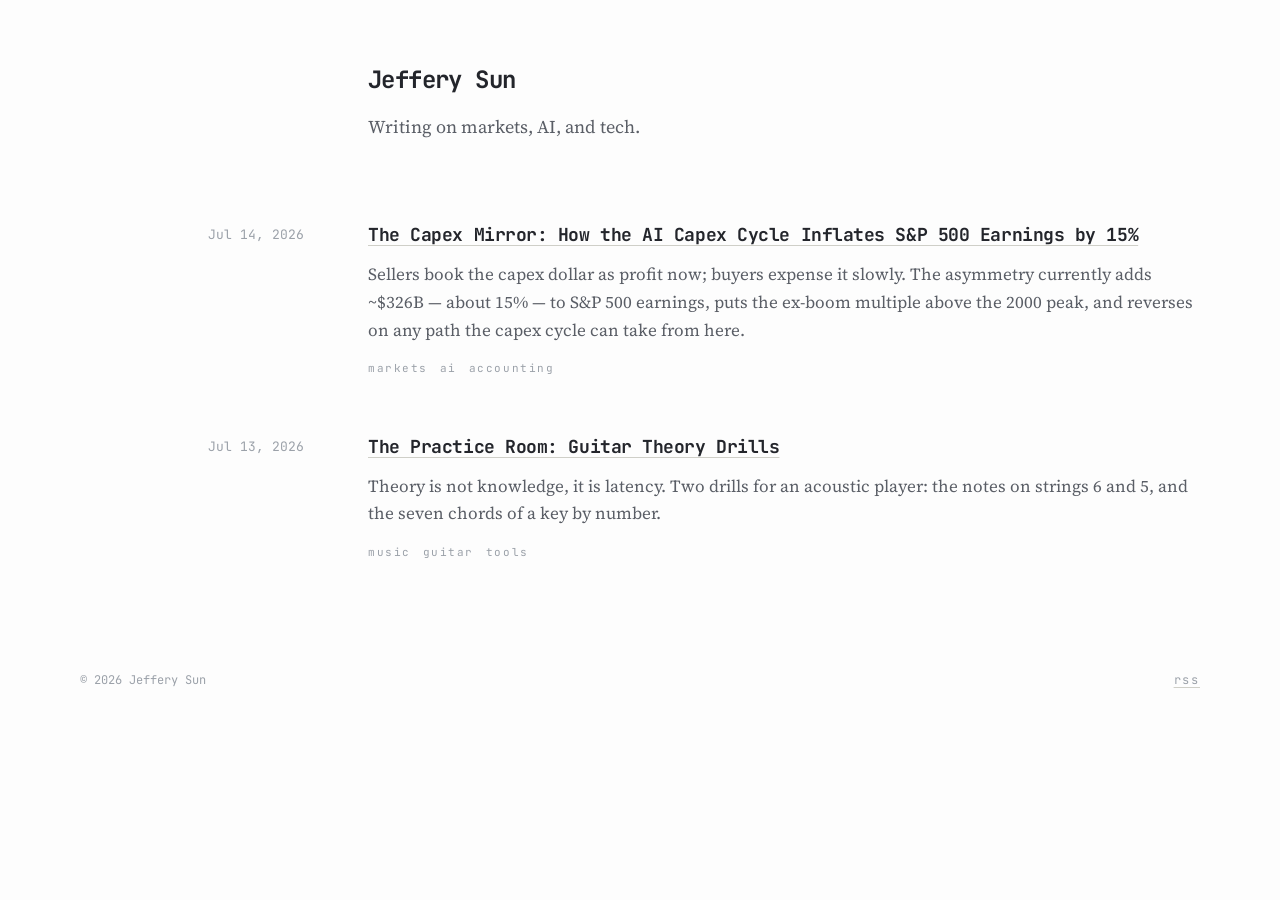
==== commit 4cad29ec: "Updates" ====
--- a/index.html
+++ b/index.html
@@ -1,4 +1,4 @@
-<!DOCTYPE html><html lang="en"><head><meta charset="utf-8"><meta name="viewport" content="width=device-width, initial-scale=1"><meta name="theme-color" content="#fafaf8"><meta name="generator" content="Astro v7.0.9"><title>0xjeffery</title><meta name="description" content="Writing on markets, AI, and tech."><link rel="canonical" href="https://0xjeffery.com/"><link rel="icon" href="/logo.png" type="image/png"><link rel="sitemap" href="/sitemap-index.xml"><link rel="alternate" type="application/rss+xml" title="0xjeffery — Writing on markets, AI, and tech." href="https://0xjeffery.com/rss.xml"><!-- Open Graph: what LinkedIn (and most everything else) reads. --><meta property="og:type" content="website"><meta property="og:url" content="https://0xjeffery.com/"><meta property="og:title" content="0xjeffery"><meta property="og:description" content="Writing on markets, AI, and tech."><meta property="og:image" content="https://0xjeffery.com/og/index.png"><meta property="og:image:width" content="1200"><meta property="og:image:height" content="630"><meta property="og:image:alt" content="0xjeffery"><meta property="og:site_name" content="0xjeffery"><meta property="og:locale" content="en_US"><!-- Twitter/X card. `summary_large_image` is what renders the big preview. --><meta name="twitter:card" content="summary_large_image"><meta name="twitter:title" content="0xjeffery"><meta name="twitter:description" content="Writing on markets, AI, and tech."><meta name="twitter:image" content="https://0xjeffery.com/og/index.png"><meta name="twitter:image:alt" content="0xjeffery"><link rel="preconnect" href="https://fonts.googleapis.com"><link rel="preconnect" href="https://fonts.gstatic.com" crossorigin><link href="https://fonts.googleapis.com/css2?family=JetBrains+Mono:wght@400;500;700&family=Source+Serif+4:ital,opsz,wght@0,8..60,400..600;1,8..60,400&display=swap" rel="stylesheet"><link rel="stylesheet" href="/_astro/BaseLayout.DcLSqZ79.css"></head><body><!-- `clip`, not `hidden`: overflow-x:hidden silently turns this into a scroll container,
+<!DOCTYPE html><html lang="en"><head><meta charset="utf-8"><meta name="viewport" content="width=device-width, initial-scale=1"><meta name="theme-color" content="#fafaf8"><meta name="generator" content="Astro v7.0.9"><title>0xjeffery</title><meta name="description" content="Writing on markets, AI, and tech."><link rel="canonical" href="https://0xjeffery.com/"><link rel="icon" href="/logo.png" type="image/png"><link rel="sitemap" href="/sitemap-index.xml"><link rel="alternate" type="application/rss+xml" title="0xjeffery — Writing on markets, AI, and tech." href="https://0xjeffery.com/rss.xml"><!-- Open Graph: what LinkedIn (and most everything else) reads. --><meta property="og:type" content="website"><meta property="og:url" content="https://0xjeffery.com/"><meta property="og:title" content="0xjeffery"><meta property="og:description" content="Writing on markets, AI, and tech."><meta property="og:image" content="https://0xjeffery.com/og/index.png"><meta property="og:image:width" content="1200"><meta property="og:image:height" content="630"><meta property="og:image:alt" content="0xjeffery"><meta property="og:site_name" content="0xjeffery"><meta property="og:locale" content="en_US"><!-- Twitter/X card. `summary_large_image` is what renders the big preview. --><meta name="twitter:card" content="summary_large_image"><meta name="twitter:title" content="0xjeffery"><meta name="twitter:description" content="Writing on markets, AI, and tech."><meta name="twitter:image" content="https://0xjeffery.com/og/index.png"><meta name="twitter:image:alt" content="0xjeffery"><link rel="preconnect" href="https://fonts.googleapis.com"><link rel="preconnect" href="https://fonts.gstatic.com" crossorigin><link href="https://fonts.googleapis.com/css2?family=JetBrains+Mono:wght@400;500;700&family=Source+Serif+4:ital,opsz,wght@0,8..60,400..600;1,8..60,400&display=swap" rel="stylesheet"><link rel="stylesheet" href="/_astro/BaseLayout.E9N1fY1g.css"></head><body><!-- `clip`, not `hidden`: overflow-x:hidden silently turns this into a scroll container,
          which kills position:sticky on every descendant — including the pinned contents
-         sidebar. `clip` contains the same overflow without that side effect. --><div class="animate-fade-up min-h-screen overflow-x-clip"><div class="mx-auto max-w-[92rem] px-5 py-14 sm:px-6 sm:py-16 lg:px-8"><main><div class="lg:grid lg:grid-cols-[14rem_minmax(0,52rem)] lg:justify-center lg:gap-16"><div class="hidden lg:block"></div><header><h1 class="text-ink font-mono text-2xl font-bold tracking-tight">Jeffery Sun</h1><p class="text-muted mt-4 font-serif text-lg leading-relaxed">Writing on markets, AI, and tech.</p></header></div><ul class="mt-20 space-y-14"><li class="lg:grid lg:grid-cols-[14rem_minmax(0,52rem)] lg:justify-center lg:gap-16"><div class="text-faint pt-1 font-mono text-[13px] lg:text-right"><time datetime="2026-07-14T00:00:00.000Z">Jul 14, 2026</time></div><div class="mt-2 lg:mt-0"><a href="/posts/the-capex-mirror/" class="group block"><h2 class="text-ink group-hover:text-muted font-mono text-lg font-bold tracking-tight underline decoration-[#cfcfc8] decoration-1 underline-offset-[4px] transition-colors group-hover:decoration-[#5a5e66]">The Capex Mirror: How the AI Capex Cycle Inflates S&amp;P 500 Earnings by 15%</h2><p class="text-muted mt-3 font-serif text-[1.0625rem] leading-relaxed">Sellers book the capex dollar as profit now; buyers expense it slowly. The asymmetry currently adds ~$326B — about 15% — to S&amp;P 500 earnings, puts the ex-boom multiple above the 2000 peak, and reverses on any path the capex cycle can take from here.</p></a><div class="mt-4 flex flex-wrap gap-x-3"><span class="tag">markets</span><span class="tag">ai</span><span class="tag">accounting</span></div></div></li><li class="lg:grid lg:grid-cols-[14rem_minmax(0,52rem)] lg:justify-center lg:gap-16"><div class="text-faint pt-1 font-mono text-[13px] lg:text-right"><time datetime="2026-07-13T00:00:00.000Z">Jul 13, 2026</time></div><div class="mt-2 lg:mt-0"><a href="/posts/the-practice-room/" class="group block"><h2 class="text-ink group-hover:text-muted font-mono text-lg font-bold tracking-tight underline decoration-[#cfcfc8] decoration-1 underline-offset-[4px] transition-colors group-hover:decoration-[#5a5e66]">The Practice Room: Guitar Theory Drills</h2><p class="text-muted mt-3 font-serif text-[1.0625rem] leading-relaxed">Theory is not knowledge, it is latency. Two drills for an acoustic player: the notes on strings 6 and 5, and the seven chords of a key by number.</p></a><div class="mt-4 flex flex-wrap gap-x-3"><span class="tag">music</span><span class="tag">guitar</span><span class="tag">tools</span></div></div></li><li class="lg:grid lg:grid-cols-[14rem_minmax(0,52rem)] lg:justify-center lg:gap-16"><div class="text-faint pt-1 font-mono text-[13px] lg:text-right"><time datetime="2026-07-12T00:00:00.000Z">Jul 12, 2026</time></div><div class="mt-2 lg:mt-0"><a href="/posts/how-this-works/" class="group block"><h2 class="text-ink group-hover:text-muted font-mono text-lg font-bold tracking-tight underline decoration-[#cfcfc8] decoration-1 underline-offset-[4px] transition-colors group-hover:decoration-[#5a5e66]">How this blog works</h2><p class="text-muted mt-3 font-serif text-[1.0625rem] leading-relaxed">Write markdown, get real URLs, working link previews, and a two-minute path to Substack. A working note to myself.</p></a><div class="mt-4 flex flex-wrap gap-x-3"><span class="tag">meta</span></div></div></li></ul></main><!-- Bounded to the width of the article grid (14 + 4 + 52 + 4 + 14 = 88rem) so the
+         sidebar. `clip` contains the same overflow without that side effect. --><div class="animate-fade-up min-h-screen overflow-x-clip"><div class="mx-auto max-w-[92rem] px-5 py-14 sm:px-6 sm:py-16 lg:px-8"><main><div class="lg:grid lg:grid-cols-[14rem_minmax(0,52rem)] lg:justify-center lg:gap-16"><div class="hidden lg:block"></div><header><h1 class="text-ink font-mono text-2xl font-bold tracking-tight">Jeffery Sun</h1><p class="text-muted mt-4 font-serif text-lg leading-relaxed">Writing on markets, AI, and tech.</p></header></div><ul class="mt-20 space-y-14"><li class="lg:grid lg:grid-cols-[14rem_minmax(0,52rem)] lg:justify-center lg:gap-16"><div class="text-faint pt-1 font-mono text-[13px] lg:text-right"><time datetime="2026-07-14T00:00:00.000Z">Jul 14, 2026</time></div><div class="mt-2 lg:mt-0"><a href="/posts/the-capex-mirror/" class="group block"><h2 class="text-ink group-hover:text-muted font-mono text-lg font-bold tracking-tight underline decoration-[#cfcfc8] decoration-1 underline-offset-[4px] transition-colors group-hover:decoration-[#5a5e66]">The Capex Mirror: How the AI Capex Cycle Inflates S&amp;P 500 Earnings by 15%</h2><p class="text-muted mt-3 font-serif text-[1.0625rem] leading-relaxed">Sellers book the capex dollar as profit now; buyers expense it slowly. The asymmetry currently adds ~$326B — about 15% — to S&amp;P 500 earnings, puts the ex-boom multiple above the 2000 peak, and reverses on any path the capex cycle can take from here.</p></a><div class="mt-4 flex flex-wrap gap-x-3"><span class="tag">markets</span><span class="tag">ai</span><span class="tag">accounting</span></div></div></li><li class="lg:grid lg:grid-cols-[14rem_minmax(0,52rem)] lg:justify-center lg:gap-16"><div class="text-faint pt-1 font-mono text-[13px] lg:text-right"><time datetime="2026-07-13T00:00:00.000Z">Jul 13, 2026</time></div><div class="mt-2 lg:mt-0"><a href="/posts/the-practice-room/" class="group block"><h2 class="text-ink group-hover:text-muted font-mono text-lg font-bold tracking-tight underline decoration-[#cfcfc8] decoration-1 underline-offset-[4px] transition-colors group-hover:decoration-[#5a5e66]">The Practice Room: Guitar Theory Drills</h2><p class="text-muted mt-3 font-serif text-[1.0625rem] leading-relaxed">Theory is not knowledge, it is latency. Two drills for an acoustic player: the notes on strings 6 and 5, and the seven chords of a key by number.</p></a><div class="mt-4 flex flex-wrap gap-x-3"><span class="tag">music</span><span class="tag">guitar</span><span class="tag">tools</span></div></div></li></ul></main><!-- Bounded to the width of the article grid (14 + 4 + 52 + 4 + 14 = 88rem) so the
              footer rule doesn't run wider than the content it sits under. --><footer class="text-faint mx-auto mt-28 flex max-w-[70rem] items-center justify-between font-mono text-xs"><span>© 2026 Jeffery Sun</span><a href="/rss.xml" class="ulink text-faint tracking-[0.15em]">rss</a></footer></div></div></body></html>
--- a/_astro/BaseLayout.E9N1fY1g.css
+++ b/_astro/BaseLayout.E9N1fY1g.css
@@ -0,0 +1,2 @@
+/*! tailwindcss v4.3.2 | MIT License | https://tailwindcss.com */
+@layer properties{@supports (((-webkit-hyphens:none)) and (not (margin-trim:inline))) or ((-moz-orient:inline) and (not (color:rgb(from red r g b)))){*,:before,:after,::backdrop{--tw-tracking:initial;--tw-rotate-x:initial;--tw-rotate-y:initial;--tw-rotate-z:initial;--tw-skew-x:initial;--tw-skew-y:initial;--tw-space-y-reverse:0;--tw-border-style:solid;--tw-leading:initial;--tw-font-weight:initial;--tw-duration:initial;--tw-ordinal:initial;--tw-slashed-zero:initial;--tw-numeric-figure:initial;--tw-numeric-spacing:initial;--tw-numeric-fraction:initial;--tw-shadow:0 0 #0000;--tw-shadow-color:initial;--tw-shadow-alpha:100%;--tw-inset-shadow:0 0 #0000;--tw-inset-shadow-color:initial;--tw-inset-shadow-alpha:100%;--tw-ring-color:initial;--tw-ring-shadow:0 0 #0000;--tw-inset-ring-color:initial;--tw-inset-ring-shadow:0 0 #0000;--tw-ring-inset:initial;--tw-ring-offset-width:0px;--tw-ring-offset-color:#fff;--tw-ring-offset-shadow:0 0 #0000;--tw-blur:initial;--tw-brightness:initial;--tw-contrast:initial;--tw-grayscale:initial;--tw-hue-rotate:initial;--tw-invert:initial;--tw-opacity:initial;--tw-saturate:initial;--tw-sepia:initial;--tw-drop-shadow:initial;--tw-drop-shadow-color:initial;--tw-drop-shadow-alpha:100%;--tw-drop-shadow-size:initial;--tw-ease:initial}}}@layer theme{:root,:host{--font-sans:ui-sans-serif, system-ui, sans-serif, "Apple Color Emoji", "Segoe UI Emoji", "Segoe UI Symbol", "Noto Color Emoji";--font-serif:"Source Serif 4", ui-serif, Charter, "Iowan Old Style", Georgia, serif;--font-mono:"JetBrains Mono", ui-monospace, SFMono-Regular, Menlo, monospace;--spacing:.25rem;--container-4xl:56rem;--text-xs:.75rem;--text-xs--line-height:calc(1 / .75);--text-sm:.875rem;--text-sm--line-height:calc(1.25 / .875);--text-base:1rem;--text-base--line-height:calc(1.5 / 1);--text-lg:1.125rem;--text-lg--line-height:calc(1.75 / 1.125);--text-2xl:1.5rem;--text-2xl--line-height:calc(2 / 1.5);--text-4xl:2.25rem;--text-4xl--line-height:calc(2.5 / 2.25);--text-6xl:3.75rem;--text-6xl--line-height:1;--font-weight-normal:400;--font-weight-semibold:600;--font-weight-bold:700;--tracking-tight:-.025em;--leading-snug:1.375;--leading-normal:1.5;--leading-relaxed:1.625;--ease-out:cubic-bezier(0, 0, .2, 1);--default-transition-duration:.15s;--default-transition-timing-function:cubic-bezier(.4, 0, .2, 1);--default-font-family:var(--font-sans);--default-mono-font-family:var(--font-mono);--color-accent:#23252b;--color-negative:#9c4133;--color-wash:#f4f4f2;--color-paper:#fdfdfd;--color-ink:#23252b;--color-muted:#5a5e66;--color-faint:#9ba1a9;--color-line:#e8e8e6;--color-line2:#d6d6d2;--animate-fade-up:fade-up .6s ease-out both}}@layer base{*,:after,:before,::backdrop{box-sizing:border-box;border:0 solid;margin:0;padding:0}::file-selector-button{box-sizing:border-box;border:0 solid;margin:0;padding:0}html,:host{-webkit-text-size-adjust:100%;tab-size:4;line-height:1.5;font-family:var(--default-font-family,ui-sans-serif, system-ui, sans-serif, "Apple Color Emoji", "Segoe UI Emoji", "Segoe UI Symbol", "Noto Color Emoji");font-feature-settings:var(--default-font-feature-settings,normal);font-variation-settings:var(--default-font-variation-settings,normal);-webkit-tap-highlight-color:transparent}hr{height:0;color:inherit;border-top-width:1px}abbr:where([title]){text-decoration:underline dotted}h1,h2,h3,h4,h5,h6{font-size:inherit;font-weight:inherit}a{color:inherit;-webkit-text-decoration:inherit;-webkit-text-decoration:inherit;-webkit-text-decoration:inherit;text-decoration:inherit}b,strong{font-weight:bolder}code,kbd,samp,pre{font-family:var(--default-mono-font-family,ui-monospace, SFMono-Regular, Menlo, Monaco, Consolas, "Liberation Mono", "Courier New", monospace);font-feature-settings:var(--default-mono-font-feature-settings,normal);font-variation-settings:var(--default-mono-font-variation-settings,normal);font-size:1em}small{font-size:80%}sub,sup{vertical-align:baseline;font-size:75%;line-height:0;position:relative}sub{bottom:-.25em}sup{top:-.5em}table{text-indent:0;border-color:inherit;border-collapse:collapse}:-moz-focusring{outline:auto}progress{vertical-align:baseline}summary{display:list-item}ol,ul,menu{list-style:none}img,svg,video,canvas,audio,iframe,embed,object{vertical-align:middle;display:block}img,video{max-width:100%;height:auto}button,input,select,optgroup,textarea{font:inherit;font-feature-settings:inherit;font-variation-settings:inherit;letter-spacing:inherit;color:inherit;opacity:1;background-color:#0000;border-radius:0}::file-selector-button{font:inherit;font-feature-settings:inherit;font-variation-settings:inherit;letter-spacing:inherit;color:inherit;opacity:1;background-color:#0000;border-radius:0}:where(select:is([multiple],[size])) optgroup{font-weight:bolder}:where(select:is([multiple],[size])) optgroup option{padding-inline-start:20px}::file-selector-button{margin-inline-end:4px}::placeholder{opacity:1}@supports (not ((-webkit-appearance:-apple-pay-button))) or (contain-intrinsic-size:1px){::placeholder{color:currentColor}@supports (color:color-mix(in lab, red, red)){::placeholder{color:color-mix(in oklab, currentcolor 50%, transparent)}}}textarea{resize:vertical}::-webkit-search-decoration{-webkit-appearance:none}::-webkit-date-and-time-value{min-height:1lh;text-align:inherit}::-webkit-datetime-edit{display:inline-flex}::-webkit-datetime-edit-fields-wrapper{padding:0}::-webkit-datetime-edit{padding-block:0}::-webkit-datetime-edit-year-field{padding-block:0}::-webkit-datetime-edit-month-field{padding-block:0}::-webkit-datetime-edit-day-field{padding-block:0}::-webkit-datetime-edit-hour-field{padding-block:0}::-webkit-datetime-edit-minute-field{padding-block:0}::-webkit-datetime-edit-second-field{padding-block:0}::-webkit-datetime-edit-millisecond-field{padding-block:0}::-webkit-datetime-edit-meridiem-field{padding-block:0}::-webkit-calendar-picker-indicator{line-height:1}:-moz-ui-invalid{box-shadow:none}button,input:where([type=button],[type=reset],[type=submit]){appearance:button}::file-selector-button{appearance:button}::-webkit-inner-spin-button{height:auto}::-webkit-outer-spin-button{height:auto}[hidden]:where(:not([hidden=until-found])){display:none!important}html{scroll-behavior:smooth}body{background-color:var(--color-paper);font-family:var(--font-mono);color:var(--color-ink);-webkit-font-smoothing:antialiased;-moz-osx-font-smoothing:grayscale}::selection{color:#fdfdfd;background:#23252bd9}}@layer components{.prose .exh{margin-block:calc(var(--spacing) * 14);clear:both;width:100%}.prose .exh svg{width:100%;height:auto;display:block}.prose .exh-title{margin-bottom:calc(var(--spacing) * 4);font-family:var(--font-serif);font-size:var(--text-sm);line-height:var(--tw-leading,var(--text-sm--line-height));--tw-leading:var(--leading-snug);line-height:var(--leading-snug);color:var(--color-muted)}.prose .exh-title .lab{margin-right:calc(var(--spacing) * 2);font-family:var(--font-mono);--tw-font-weight:var(--font-weight-bold);font-size:11px;font-weight:var(--font-weight-bold);--tw-tracking:.1em;letter-spacing:.1em;color:var(--color-accent);text-transform:uppercase}.prose .exh-note{margin-top:calc(var(--spacing) * 4);border-top-style:var(--tw-border-style);border-top-width:1px;border-color:var(--color-line);padding-top:calc(var(--spacing) * 3);font-family:var(--font-serif);--tw-leading:var(--leading-normal);font-size:13px;line-height:var(--leading-normal);color:var(--color-muted)}.prose .exh-note strong{--tw-font-weight:var(--font-weight-semibold);font-weight:var(--font-weight-semibold);color:var(--color-ink)}.prose .panel-lab{margin-top:calc(var(--spacing) * 8);margin-bottom:calc(var(--spacing) * 3);font-family:var(--font-mono);--tw-font-weight:var(--font-weight-bold);font-size:11px;font-weight:var(--font-weight-bold);--tw-tracking:.1em;letter-spacing:.1em;color:var(--color-accent);text-transform:uppercase}.prose .panel-lab em{font-family:var(--font-serif);color:var(--color-muted);text-transform:none;letter-spacing:0;font-size:13px;font-style:normal}.prose a.nref{font-family:var(--font-mono);--tw-tracking:.08em;letter-spacing:.08em;white-space:nowrap;color:var(--color-faint);text-transform:uppercase;font-size:10px;text-decoration-style:dotted}.prose .lede{--tw-leading:1.6;color:var(--color-ink);font-size:1.125rem;line-height:1.6}.prose .formula{margin-block:calc(var(--spacing) * 6);text-align:center;font-family:var(--font-serif);color:var(--color-muted);font-style:italic}.prose .small{font-family:var(--font-mono);font-size:var(--text-xs);line-height:var(--tw-leading,var(--text-xs--line-height));--tw-leading:var(--leading-relaxed);line-height:var(--leading-relaxed);color:var(--color-faint)}.prose .box{margin-block:calc(var(--spacing) * 8);border-left-style:var(--tw-border-style);border-left-width:2px;border-color:var(--color-accent);background-color:var(--color-wash);padding-inline:calc(var(--spacing) * 6);padding-block:calc(var(--spacing) * 4)}.prose .box p{margin-block:calc(var(--spacing) * 2);font-size:15px}.prose .box p:first-child{margin-top:0}.prose .box p:last-child{margin-bottom:0}.prose .tldr{margin-block:calc(var(--spacing) * 10);border-left-style:var(--tw-border-style);border-left-width:2px;border-color:var(--color-accent);background-color:var(--color-wash);padding-inline:calc(var(--spacing) * 6);padding-block:calc(var(--spacing) * 5)}.prose .tldr-hd{margin-bottom:calc(var(--spacing) * 4);font-family:var(--font-mono);--tw-font-weight:var(--font-weight-bold);font-size:11px;font-weight:var(--font-weight-bold);--tw-tracking:.16em;letter-spacing:.16em;color:var(--color-accent);text-transform:uppercase}.prose .tldr ol{counter-reset:t;margin:0;padding:0;list-style-type:none}.prose .tldr li{margin-bottom:calc(var(--spacing) * 4);padding-left:calc(var(--spacing) * 8);--tw-leading:var(--leading-relaxed);font-size:15px;line-height:var(--leading-relaxed);counter-increment:t;position:relative}.prose .tldr li:last-child{margin-bottom:0}.prose .tldr li:before{content:counter(t);border-style:var(--tw-border-style);border-width:1px;border-color:var(--color-accent);width:19px;height:19px;font-family:var(--font-mono);--tw-font-weight:var(--font-weight-bold);font-size:10px;font-weight:var(--font-weight-bold);color:var(--color-accent);border-radius:3.40282e38px;justify-content:center;align-items:center;display:flex;position:absolute;top:3px;left:0}.prose .tldr .cl{--tw-font-weight:var(--font-weight-bold);font-weight:var(--font-weight-bold);color:var(--color-ink);display:block}.prose ol.watch{margin-block:calc(var(--spacing) * 5);counter-reset:w;padding:0;list-style-type:none}.prose ol.watch li{margin-bottom:calc(var(--spacing) * 3);padding-left:calc(var(--spacing) * 8);counter-increment:w;position:relative}.prose ol.watch li:before{content:counter(w, lower-roman) ".";font-family:var(--font-mono);font-size:var(--text-xs);line-height:var(--tw-leading,var(--text-xs--line-height));--tw-font-weight:var(--font-weight-bold);font-weight:var(--font-weight-bold);color:var(--color-accent);position:absolute;top:2px;left:0}.prose .tblwrap{overflow-x:auto}.prose .tblwrap table{min-width:640px;font-family:var(--font-serif);--tw-leading:var(--leading-normal);font-size:13.5px;line-height:var(--leading-normal)}.prose .tblwrap th{border-top-style:var(--tw-border-style);border-top-width:1.5px;border-bottom-style:var(--tw-border-style);border-bottom-width:1px;border-color:var(--color-ink);padding-block:calc(var(--spacing) * 2);padding-right:calc(var(--spacing) * 4);text-align:left;vertical-align:bottom;font-family:var(--font-mono);--tw-font-weight:var(--font-weight-bold);font-size:11px;font-weight:var(--font-weight-bold);--tw-tracking:.08em;letter-spacing:.08em;color:var(--color-ink);text-transform:uppercase}.prose .tblwrap td{border-bottom-style:var(--tw-border-style);border-bottom-width:1px;border-color:var(--color-line);padding-block:calc(var(--spacing) * 2.5);padding-right:calc(var(--spacing) * 4);vertical-align:top}.prose .tblwrap th.r,.prose .tblwrap td.r,.prose .tblwrap td.num{padding-right:calc(var(--spacing) * 6);text-align:right;white-space:nowrap;--tw-numeric-spacing:tabular-nums;font-variant-numeric:var(--tw-ordinal,) var(--tw-slashed-zero,) var(--tw-numeric-figure,) var(--tw-numeric-spacing,) var(--tw-numeric-fraction,)}.prose .tblwrap td.hd{--tw-font-weight:var(--font-weight-bold);font-weight:var(--font-weight-bold);color:var(--color-ink)}.prose .tblwrap tr:last-child td{border-bottom-style:var(--tw-border-style);border-bottom-width:1.5px;border-color:var(--color-ink)}.prose .tblwrap tr.sec td{background-color:var(--color-wash);padding-inline:calc(var(--spacing) * 2);padding-block:calc(var(--spacing) * 1.5);font-family:var(--font-mono);--tw-font-weight:var(--font-weight-bold);font-size:11px;font-weight:var(--font-weight-bold);--tw-tracking:.08em;letter-spacing:.08em;color:var(--color-accent);text-transform:uppercase}.prose .tblwrap .it{--tw-font-weight:var(--font-weight-bold);font-weight:var(--font-weight-bold);color:var(--color-ink);display:block}.prose .tblwrap .sub{margin-top:calc(var(--spacing) * .5);font-family:var(--font-mono);--tw-leading:var(--leading-snug);font-size:11px;line-height:var(--leading-snug);color:var(--color-faint);display:block}.prose .tblwrap tr.tot td{border-top-style:var(--tw-border-style);border-top-width:1px;border-bottom-style:var(--tw-border-style);border-bottom-width:1.5px;border-color:var(--color-ink);background-color:var(--color-wash)}.prose .tblwrap tr.tot .it,.prose .tblwrap tr.tot td.num{--tw-font-weight:var(--font-weight-bold);font-weight:var(--font-weight-bold);color:var(--color-accent)}.prose .tblwrap tr.memo td{border-bottom-style:var(--tw-border-style);padding-top:calc(var(--spacing) * 4);border-bottom-width:0}.prose .tblwrap tr.memo .it{--tw-font-weight:var(--font-weight-normal);font-weight:var(--font-weight-normal);font-style:italic}.prose .anote{margin-bottom:calc(var(--spacing) * 7);border-left-style:var(--tw-border-style);border-left-width:2px;border-color:var(--color-line);padding-left:calc(var(--spacing) * 5)}.prose .anote:target{border-color:var(--color-accent)}.prose .an-hd{margin-bottom:calc(var(--spacing) * 3);font-family:var(--font-serif);font-size:var(--text-sm);line-height:var(--tw-leading,var(--text-sm--line-height));--tw-leading:var(--leading-snug);line-height:var(--leading-snug);color:var(--color-muted)}.prose .an-lab{margin-right:calc(var(--spacing) * 2);font-family:var(--font-mono);--tw-font-weight:var(--font-weight-bold);font-size:11px;font-weight:var(--font-weight-bold);--tw-tracking:.08em;letter-spacing:.08em;color:var(--color-accent);text-transform:uppercase}.prose .anote dl{column-gap:calc(var(--spacing) * 5);row-gap:calc(var(--spacing) * 2);--tw-leading:var(--leading-normal);font-size:13.5px;line-height:var(--leading-normal);color:var(--color-muted);grid-template-columns:8rem 1fr;margin:0;display:grid}.prose .anote dt{padding-top:calc(var(--spacing) * .5);font-family:var(--font-mono);--tw-font-weight:var(--font-weight-bold);font-size:10px;font-weight:var(--font-weight-bold);--tw-tracking:.05em;letter-spacing:.05em;color:var(--color-faint);text-transform:uppercase}.prose .anote dd{margin:0}.prose .anote strong{--tw-font-weight:var(--font-weight-normal);font-weight:var(--font-weight-normal);color:var(--color-ink)}.prose .gloss-grid{margin-top:calc(var(--spacing) * 5);--tw-leading:var(--leading-normal);font-size:13.5px;line-height:var(--leading-normal);columns:2;column-gap:2.5rem}.prose .gloss-grid p{margin-top:0;margin-bottom:calc(var(--spacing) * 3);break-inside:avoid}.prose .gloss-grid b{font-family:var(--font-mono);--tw-font-weight:var(--font-weight-bold);font-size:12px;font-weight:var(--font-weight-bold);color:var(--color-ink)}.prose .gloss-grid span{color:var(--color-muted)}@media (width<=640px){.prose .gloss-grid{columns:1}.prose .anote dl{grid-template-columns:1fr;row-gap:.125rem}.prose .anote dd{margin-bottom:calc(var(--spacing) * 2)}}.prose .exh svg .e1-panel{fill:none;stroke:#d6d6d2;stroke-width:1px}.prose .exh svg .e1-cap{fill:#f4f4f2}.prose .exh svg .e1-hd{fill:#23252b;letter-spacing:.04em;font-size:12.5px;font-weight:700}.prose .exh svg .e1-sub{fill:#9ba1a9;letter-spacing:.11em;text-transform:uppercase;font-size:9.5px}.prose .exh svg .e1-row{fill:#23252b;font-size:11.5px}.prose .exh svg .e1-val{fill:#23252b;text-anchor:end;font-size:11.5px}.prose .exh svg .e1-key{fill:#23252b;font-size:12.5px;font-weight:700}.prose .exh svg .e1-keyv{fill:#23252b;text-anchor:end;font-size:12.5px;font-weight:700}.prose .exh svg .e1-red{fill:#9c4133;font-size:12.5px;font-weight:700}.prose .exh svg .e1-redv{fill:#9c4133;text-anchor:end;font-size:12.5px;font-weight:700}.prose .exh svg .e1-fine{fill:#9ba1a9;font-size:9.5px}.prose .exh svg .e1-rule{stroke:#e8e8e6;stroke-width:1px}.prose .exh svg .e1-flow{stroke:#23252b;stroke-width:1.6px;fill:none;marker-end:url(#e1arrow)}.prose .exh svg .e2b-grid{stroke:#ededeb;stroke-width:.6px}.prose .exh svg .e2b-ax{stroke:#9ba1a9;stroke-width:.7px}.prose .exh svg .e2b-tick{fill:#9ba1a9;font-size:9.5px}.prose .exh svg .e2b-yr{fill:#9ba1a9;text-anchor:middle;font-size:8.5px}.prose .exh svg .e2b-cum{fill:none;stroke:#9c4133;stroke-width:1.4px}.prose .exh svg .e2b-note{fill:#9c4133;font-size:10.5px}.prose .exh svg .e2-ax{stroke:#9ba1a9;stroke-width:.7px}.prose .exh svg .e2-grid{stroke:#ededeb;stroke-width:.6px}.prose .exh svg .e2-conn{stroke:#9ba1a9;stroke-width:.8px;stroke-dasharray:2.5 2.5}.prose .exh svg .e2-tick{fill:#9ba1a9;text-anchor:end;font-size:9.5px}.prose .exh svg .e2-val{fill:#23252b;text-anchor:middle;font-size:11px;font-weight:700}.prose .exh svg .e2-lab{fill:#23252b;text-anchor:middle;font-size:9.5px}.prose .exh svg .e2-labb{fill:#23252b;text-anchor:middle;font-size:9.5px;font-weight:700}.prose .exh svg .e2-mar{fill:#9ba1a9;text-anchor:middle;font-size:9px}.prose .exh svg .e2-in{fill:#fdfdfd;text-anchor:middle;font-size:12px;font-weight:700}.prose .exh svg .e2-in2{fill:#c9c9c2;text-anchor:middle;font-size:8.5px}.prose .exh svg .e2-note{fill:#9ba1a9;font-size:10px}.prose .exh svg .e3-grid{stroke:#ededeb;stroke-width:.6px}.prose .exh svg .e3-ax{stroke:#9ba1a9;stroke-width:.7px}.prose .exh svg .e3-tick{fill:#9ba1a9;font-size:9.5px}.prose .exh svg .e3-cap{fill:none;stroke:#23252b;stroke-width:2px}.prose .exh svg .e3-dna{fill:none;stroke:#94948c;stroke-width:2px}.prose .exh svg .e3-lab{fill:#23252b;font-size:11px}.prose .exh svg .e3-red{fill:#9c4133;font-size:11px}.prose .exh svg .e5-grid{stroke:#ededeb;stroke-width:.6px}.prose .exh svg .e5-ax{stroke:#9ba1a9;stroke-width:.7px}.prose .exh svg .e5-tick{fill:#9ba1a9;text-anchor:end;font-size:9.5px}.prose .exh svg .e5-val{fill:#23252b;text-anchor:middle;font-size:11.5px;font-weight:700}.prose .exh svg .e5-lab{fill:#23252b;text-anchor:middle;font-size:10px}.prose .exh svg .e5-sub{fill:#9ba1a9;text-anchor:middle;font-size:9px}.prose .exh svg .e5-op{fill:#9ba1a9;text-anchor:middle;font-size:16px}.prose .exh svg .e6-grid{stroke:#ededeb;stroke-width:.6px}.prose .exh svg .e6-tick{fill:#9ba1a9;text-anchor:end;font-size:9.5px}.prose .exh svg .e6-val{text-anchor:middle;font-size:13px;font-weight:700}.prose .exh svg .e6-lab{fill:#23252b;text-anchor:middle;font-size:10.5px}.prose .exh svg .e6-sub{fill:#9ba1a9;text-anchor:middle;font-size:9.5px}.prose .exh svg .e7-grid{stroke:#ededeb;stroke-width:.6px}.prose .exh svg .e7-tick{fill:#9ba1a9;text-anchor:end;font-size:9.5px}.prose .exh svg .e7-val{text-anchor:middle;font-size:11.5px;font-weight:700}.prose .exh svg .e7-lab{fill:#23252b;text-anchor:middle;font-size:11px}.prose .exh svg .e7-leg{fill:#23252b;font-size:10.5px}.prose .exh svg .e8-grid{stroke:#ededeb;stroke-width:.6px}.prose .exh svg .e8-tick{fill:#9ba1a9;text-anchor:end;font-size:9.5px}.prose .exh svg .e8-val{text-anchor:middle;font-size:11.5px;font-weight:700}.prose .exh svg .e8-lab{fill:#23252b;text-anchor:middle;font-size:11px}.prose .exh svg .e8-sub{fill:#9ba1a9;text-anchor:middle;font-size:9.5px}.prose .exh svg .e9-grid{stroke:#ededeb;stroke-width:.6px}.prose .exh svg .e9-tick{fill:#9ba1a9;font-size:9.5px}.prose .exh svg .e9-leg{fill:#23252b;font-size:10.5px}.prose .exh svg .e9-end{font-size:10px;font-weight:700}.pr{border-style:var(--tw-border-style);border-width:1px;border-color:var(--color-line);width:100%;padding:calc(var(--spacing) * 5);font-family:var(--font-mono)}@media (width<=640px){.pr{padding:calc(var(--spacing) * 4)}}.pr-modes{border-style:var(--tw-border-style);border-width:1px;border-color:var(--color-line2);grid-template-columns:repeat(2,minmax(0,1fr));max-width:26rem;display:grid}.pr-mode{cursor:pointer;border-style:var(--tw-border-style);padding-inline:calc(var(--spacing) * 2);font-family:var(--font-mono);--tw-tracking:.12em;letter-spacing:.12em;color:var(--color-faint);text-transform:uppercase;transition-property:color,background-color,border-color,outline-color,text-decoration-color,fill,stroke,--tw-gradient-from,--tw-gradient-via,--tw-gradient-to;transition-timing-function:var(--tw-ease,var(--default-transition-timing-function));transition-duration:var(--tw-duration,var(--default-transition-duration));-webkit-tap-highlight-color:transparent;background-color:#0000;border-width:0;padding-block:.6rem;font-size:11px}.pr-mode+.pr-mode{border-left-style:var(--tw-border-style);border-left-width:1px;border-color:var(--color-line2)}.pr-mode:hover{color:var(--color-muted)}.pr-mode[aria-selected=true]{background-color:var(--color-ink);color:var(--color-paper)}.pr-key-label{margin-bottom:var(--spacing);font-family:var(--font-mono);--tw-tracking:.14em;letter-spacing:.14em;color:var(--color-faint);text-transform:uppercase;font-size:11px}.pr-prompt{--tw-font-weight:var(--font-weight-bold);font-weight:var(--font-weight-bold);color:var(--color-ink);letter-spacing:-.01em;min-height:2.4rem;font-size:clamp(1.5rem,6vw,2rem);line-height:1.2}.pr-prompt .op{--tw-font-weight:var(--font-weight-normal);font-weight:var(--font-weight-normal);color:var(--color-faint);margin-inline:.35em}.pr-prompt .qm{color:var(--color-faint)}.pr-verdict{--tw-tracking:.06em;letter-spacing:.06em;color:var(--color-faint);min-height:1.2rem;margin-top:.6rem;font-size:12px}.pr-verdict[data-state=right]{color:var(--color-ink)}.pr-verdict[data-state=wrong]{color:var(--color-negative)}.pr-pad[hidden]{display:none}.pr-row{gap:6px;margin-top:6px;display:grid}.pr-row-7{grid-template-columns:repeat(7,minmax(0,1fr))}.pr-row-3{grid-template-columns:repeat(3,minmax(0,1fr));max-width:12rem}.pr-btn{cursor:pointer;border-style:var(--tw-border-style);border-width:1px;border-color:var(--color-line2);background-color:var(--color-paper);font-family:var(--font-mono);color:var(--color-ink);font-variant-numeric:tabular-nums;-webkit-tap-highlight-color:transparent;touch-action:manipulation;padding-block:.7rem;font-size:15px;transition:background .12s,border-color .12s,color .12s}.pr-btn:hover{border-color:var(--color-ink)}.pr-btn:active{background-color:var(--color-ink);color:var(--color-paper)}.pr-btn[aria-pressed=true],.pr-btn.is-right{border-color:var(--color-ink);background-color:var(--color-ink);color:var(--color-paper)}.pr-btn.is-wrong{border-color:var(--color-negative);color:var(--color-negative)}.pr-foot{margin-top:calc(var(--spacing) * 4);min-height:1rem}.pr-next{cursor:pointer;border-style:var(--tw-border-style);font-family:var(--font-mono);--tw-tracking:.06em;letter-spacing:.06em;color:var(--color-muted);text-underline-offset:3px;background-color:#0000;border-width:0;padding:0;font-size:11px;text-decoration:underline #cfcfc8}.pr-next:hover{color:var(--color-ink)}.pr-next[hidden]{display:none}.pr-note{margin-top:calc(var(--spacing) * 4);border-top-style:var(--tw-border-style);border-top-width:1px;border-color:var(--color-line);padding-top:calc(var(--spacing) * 3);font-family:var(--font-serif);--tw-leading:var(--leading-normal);font-size:13px;line-height:var(--leading-normal);color:var(--color-muted)}@media (prefers-reduced-motion:reduce){.pr-btn,.pr-mode{transition:none}}.prose{font-family:var(--font-serif);--tw-leading:1.72;color:var(--color-ink);font-variant-numeric:oldstyle-nums proportional-nums;text-wrap:pretty;font-size:1.1875rem;line-height:1.72}.prose>*+*{margin-top:calc(var(--spacing) * 6)}.prose h2{margin-top:calc(var(--spacing) * 20);border-top-style:var(--tw-border-style);border-top-width:1px;border-color:var(--color-line);padding-top:calc(var(--spacing) * 7);font-family:var(--font-mono);--tw-font-weight:var(--font-weight-bold);font-size:1.0625rem;font-weight:var(--font-weight-bold);--tw-tracking:var(--tracking-tight);letter-spacing:var(--tracking-tight);color:var(--color-ink);scroll-margin-top:2.5rem}.prose h3{margin-top:calc(var(--spacing) * 11);font-family:var(--font-mono);--tw-font-weight:var(--font-weight-bold);font-size:.9375rem;font-weight:var(--font-weight-bold);--tw-tracking:var(--tracking-tight);letter-spacing:var(--tracking-tight);color:var(--color-ink);scroll-margin-top:2.5rem}.prose h2+*,.prose h3+*{margin-top:calc(var(--spacing) * 4)}.prose a{color:var(--color-ink);transition-property:color,background-color,border-color,outline-color,text-decoration-color,fill,stroke,--tw-gradient-from,--tw-gradient-via,--tw-gradient-to;transition-timing-function:var(--tw-ease,var(--default-transition-timing-function));transition-duration:var(--tw-duration,var(--default-transition-duration));--tw-duration:.15s;text-underline-offset:3px;text-decoration:underline 1px #cfcfc8;transition-duration:.15s}.prose a:hover{color:var(--color-muted);text-decoration-color:#5a5e66}.prose strong{--tw-font-weight:var(--font-weight-semibold);font-weight:var(--font-weight-semibold);color:var(--color-ink)}.prose em{font-style:italic}.prose ul{list-style-type:disc;list-style-position:outside}:where(.prose ul>:not(:last-child)){--tw-space-y-reverse:0;margin-block-start:calc(calc(var(--spacing) * 2) * var(--tw-space-y-reverse));margin-block-end:calc(calc(var(--spacing) * 2) * calc(1 - var(--tw-space-y-reverse)))}.prose ul{padding-left:calc(var(--spacing) * 5)}.prose ol{list-style-type:decimal;list-style-position:outside}:where(.prose ol>:not(:last-child)){--tw-space-y-reverse:0;margin-block-start:calc(calc(var(--spacing) * 2) * var(--tw-space-y-reverse));margin-block-end:calc(calc(var(--spacing) * 2) * calc(1 - var(--tw-space-y-reverse)))}.prose ol{padding-left:calc(var(--spacing) * 5)}.prose li::marker{font-family:var(--font-mono);font-size:var(--text-sm);line-height:var(--tw-leading,var(--text-sm--line-height));color:var(--color-faint)}.prose blockquote{border-left-style:var(--tw-border-style);border-left-width:2px;border-color:var(--color-line2);padding-block:var(--spacing);padding-left:calc(var(--spacing) * 5);color:var(--color-muted);font-style:italic}.prose hr{margin-block:calc(var(--spacing) * 12);border-top-style:var(--tw-border-style);border-top-width:1px;border-color:var(--color-line)}.prose img{margin-block:calc(var(--spacing) * 8);border-style:var(--tw-border-style);border-width:1px;border-color:var(--color-line);max-width:100%}.prose figcaption{margin-top:calc(var(--spacing) * 2);font-family:var(--font-mono);font-size:var(--text-xs);line-height:var(--tw-leading,var(--text-xs--line-height));color:var(--color-faint)}.prose code:not(pre code){background-color:#23252b0a;border-radius:2px}@supports (color:color-mix(in lab, red, red)){.prose code:not(pre code){background-color:color-mix(in oklab, var(--color-ink) 4%, transparent)}}.prose code:not(pre code){padding-inline:var(--spacing);padding-block:calc(var(--spacing) * .5);font-family:var(--font-mono);color:var(--color-ink);font-size:.8125rem}.prose pre{padding:calc(var(--spacing) * 5);font-family:var(--font-mono);--tw-leading:var(--leading-relaxed);font-size:.8125rem;line-height:var(--leading-relaxed);overflow-x:auto;background-color:#23252b09!important}.prose pre code{background-color:#0000;padding:0}.prose table{border-collapse:collapse;width:100%;font-family:var(--font-mono);font-size:.8125rem}.prose th,.prose td{border-bottom-style:var(--tw-border-style);border-bottom-width:1px;border-color:var(--color-line);padding-block:calc(var(--spacing) * 2);padding-right:calc(var(--spacing) * 6);text-align:left}.prose th{--tw-tracking:.1em;letter-spacing:.1em;color:var(--color-faint);text-transform:uppercase;font-size:11px}.prose .footnotes{margin-top:calc(var(--spacing) * 12);border-top-style:var(--tw-border-style);border-top-width:1px;border-color:var(--color-line);padding-top:calc(var(--spacing) * 6);font-size:var(--text-sm);line-height:var(--tw-leading,var(--text-sm--line-height));color:var(--color-muted)}.sidenote{border-left-style:var(--tw-border-style);border-left-width:2px;border-color:var(--color-line2);padding-block:var(--spacing);padding-left:calc(var(--spacing) * 4);font-family:var(--font-mono);--tw-leading:var(--leading-relaxed);font-size:.75rem;line-height:var(--leading-relaxed);color:var(--color-muted);margin-block:calc(var(--spacing) * 4);display:block}@media (width>=64rem){.sidenote{float:right;clear:right;margin-bottom:calc(var(--spacing) * 3);margin-left:calc(var(--spacing) * 8);border-left-style:var(--tw-border-style);border-left-width:2px;border-color:var(--color-line2);width:13rem;padding-block:calc(var(--spacing) * .5);padding-left:calc(var(--spacing) * 4);margin-top:.375rem}}.reveal{opacity:0;will-change:opacity, transform;transition:opacity .5s ease-out,transform .5s ease-out;transform:translateY(10px)}.reveal.is-in{opacity:1;transform:none}.toc-link{color:var(--color-faint);transition-property:color,background-color,border-color,outline-color,text-decoration-color,fill,stroke,--tw-gradient-from,--tw-gradient-via,--tw-gradient-to;transition-timing-function:var(--tw-ease,var(--default-transition-timing-function));transition-duration:var(--tw-duration,var(--default-transition-duration));--tw-duration:.2s;transition-duration:.2s}.toc-link:hover{color:var(--color-muted)}.toc-link[aria-current=true]{color:var(--color-ink)}.toc-num{color:var(--color-faint);--tw-numeric-spacing:tabular-nums;font-variant-numeric:var(--tw-ordinal,) var(--tw-slashed-zero,) var(--tw-numeric-figure,) var(--tw-numeric-spacing,) var(--tw-numeric-fraction,);transition-property:color,background-color,border-color,outline-color,text-decoration-color,fill,stroke,--tw-gradient-from,--tw-gradient-via,--tw-gradient-to;transition-timing-function:var(--tw-ease,var(--default-transition-timing-function));transition-duration:var(--tw-duration,var(--default-transition-duration));--tw-duration:.2s;transition-duration:.2s}.toc-item[data-current=true] .toc-num{color:var(--color-ink)}@media (prefers-reduced-motion:reduce){.reveal{opacity:1;transition:none;transform:none}html{scroll-behavior:auto}}}@layer utilities{.visible{visibility:visible}.absolute{position:absolute}.relative{position:relative}.static{position:static}.sticky{position:sticky}.top-10{top:calc(var(--spacing) * 10)}.container{width:100%}@media (width>=40rem){.container{max-width:40rem}}@media (width>=48rem){.container{max-width:48rem}}@media (width>=64rem){.container{max-width:64rem}}@media (width>=80rem){.container{max-width:80rem}}@media (width>=96rem){.container{max-width:96rem}}.mx-auto{margin-inline:auto}.mt-1{margin-top:var(--spacing)}.mt-2{margin-top:calc(var(--spacing) * 2)}.mt-3{margin-top:calc(var(--spacing) * 3)}.mt-4{margin-top:calc(var(--spacing) * 4)}.mt-5{margin-top:calc(var(--spacing) * 5)}.mt-8{margin-top:calc(var(--spacing) * 8)}.mt-10{margin-top:calc(var(--spacing) * 10)}.mt-12{margin-top:calc(var(--spacing) * 12)}.mt-14{margin-top:calc(var(--spacing) * 14)}.mt-16{margin-top:calc(var(--spacing) * 16)}.mt-20{margin-top:calc(var(--spacing) * 20)}.mt-28{margin-top:calc(var(--spacing) * 28)}.mb-3{margin-bottom:calc(var(--spacing) * 3)}.mb-10{margin-bottom:calc(var(--spacing) * 10)}.ml-1\.5{margin-left:calc(var(--spacing) * 1.5)}.tag{font-family:var(--font-mono);--tw-tracking:.14em;letter-spacing:.14em;color:var(--color-faint);text-transform:lowercase;align-items:center;font-size:11px;display:inline-flex}.block{display:block}.contents{display:contents}.flex{display:flex}.grid{display:grid}.hidden{display:none}.inline{display:inline}.inline-flex{display:inline-flex}.table{display:table}.table-cell{display:table-cell}.h-16{height:calc(var(--spacing) * 16)}.h-298{height:calc(var(--spacing) * 298)}.min-h-screen{min-height:100vh}.w-16{width:calc(var(--spacing) * 16)}.max-w-4xl{max-width:var(--container-4xl)}.max-w-\[70rem\]{max-width:70rem}.max-w-\[92rem\]{max-width:92rem}.min-w-0{min-width:0}.flex-1{flex:1}.shrink-0{flex-shrink:0}.grow{flex-grow:1}.transform{transform:var(--tw-rotate-x,) var(--tw-rotate-y,) var(--tw-rotate-z,) var(--tw-skew-x,) var(--tw-skew-y,)}.animate-fade-up{animation:var(--animate-fade-up)}.cursor-pointer{cursor:pointer}.resize{resize:both}.flex-wrap{flex-wrap:wrap}.items-baseline{align-items:baseline}.items-center{align-items:center}.items-start{align-items:flex-start}.justify-between{justify-content:space-between}.gap-2{gap:calc(var(--spacing) * 2)}.gap-4{gap:calc(var(--spacing) * 4)}:where(.space-y-3>:not(:last-child)){--tw-space-y-reverse:0;margin-block-start:calc(calc(var(--spacing) * 3) * var(--tw-space-y-reverse));margin-block-end:calc(calc(var(--spacing) * 3) * calc(1 - var(--tw-space-y-reverse)))}:where(.space-y-4>:not(:last-child)){--tw-space-y-reverse:0;margin-block-start:calc(calc(var(--spacing) * 4) * var(--tw-space-y-reverse));margin-block-end:calc(calc(var(--spacing) * 4) * calc(1 - var(--tw-space-y-reverse)))}:where(.space-y-14>:not(:last-child)){--tw-space-y-reverse:0;margin-block-start:calc(calc(var(--spacing) * 14) * var(--tw-space-y-reverse));margin-block-end:calc(calc(var(--spacing) * 14) * calc(1 - var(--tw-space-y-reverse)))}.gap-x-3{column-gap:calc(var(--spacing) * 3)}.gap-x-5{column-gap:calc(var(--spacing) * 5)}.gap-y-2{row-gap:calc(var(--spacing) * 2)}.self-start{align-self:flex-start}.overflow-x-clip{overflow-x:clip}.overflow-x-hidden{overflow-x:hidden}.border{border-style:var(--tw-border-style);border-width:1px}.border-t{border-top-style:var(--tw-border-style);border-top-width:1px}.border-b{border-bottom-style:var(--tw-border-style);border-bottom-width:1px}.border-line{border-color:var(--color-line)}.border-line2{border-color:var(--color-line2)}.bg-paper{background-color:var(--color-paper)}.px-1\.5{padding-inline:calc(var(--spacing) * 1.5)}.px-2{padding-inline:calc(var(--spacing) * 2)}.px-4{padding-inline:calc(var(--spacing) * 4)}.px-5{padding-inline:calc(var(--spacing) * 5)}.py-0\.5{padding-block:calc(var(--spacing) * .5)}.py-2{padding-block:calc(var(--spacing) * 2)}.py-10{padding-block:calc(var(--spacing) * 10)}.py-14{padding-block:calc(var(--spacing) * 14)}.py-20{padding-block:calc(var(--spacing) * 20)}.pt-1{padding-top:var(--spacing)}.pt-4{padding-top:calc(var(--spacing) * 4)}.pt-5{padding-top:calc(var(--spacing) * 5)}.pt-\[2px\]{padding-top:2px}.pb-2{padding-bottom:calc(var(--spacing) * 2)}.pb-7{padding-bottom:calc(var(--spacing) * 7)}.font-mono{font-family:var(--font-mono)}.font-serif{font-family:var(--font-serif)}.text-2xl{font-size:var(--text-2xl);line-height:var(--tw-leading,var(--text-2xl--line-height))}.text-4xl{font-size:var(--text-4xl);line-height:var(--tw-leading,var(--text-4xl--line-height))}.text-base{font-size:var(--text-base);line-height:var(--tw-leading,var(--text-base--line-height))}.text-lg{font-size:var(--text-lg);line-height:var(--tw-leading,var(--text-lg--line-height))}.text-sm{font-size:var(--text-sm);line-height:var(--tw-leading,var(--text-sm--line-height))}.text-xs{font-size:var(--text-xs);line-height:var(--tw-leading,var(--text-xs--line-height))}.text-\[1\.0625rem\]{font-size:1.0625rem}.text-\[11px\]{font-size:11px}.text-\[12px\]{font-size:12px}.text-\[13px\]{font-size:13px}.text-\[15px\]{font-size:15px}.leading-\[1\.25\]{--tw-leading:1.25;line-height:1.25}.leading-none{--tw-leading:1;line-height:1}.leading-relaxed{--tw-leading:var(--leading-relaxed);line-height:var(--leading-relaxed)}.leading-snug{--tw-leading:var(--leading-snug);line-height:var(--leading-snug)}.font-bold{--tw-font-weight:var(--font-weight-bold);font-weight:var(--font-weight-bold)}.tracking-\[0\.12em\]{--tw-tracking:.12em;letter-spacing:.12em}.tracking-\[0\.15em\]{--tw-tracking:.15em;letter-spacing:.15em}.tracking-\[0\.18em\]{--tw-tracking:.18em;letter-spacing:.18em}.tracking-tight{--tw-tracking:var(--tracking-tight);letter-spacing:var(--tracking-tight)}.\[overflow-wrap\:anywhere\]{overflow-wrap:anywhere}.whitespace-nowrap{white-space:nowrap}.ulink{color:var(--color-ink);transition-property:color,background-color,border-color,outline-color,text-decoration-color,fill,stroke,--tw-gradient-from,--tw-gradient-via,--tw-gradient-to;transition-timing-function:var(--tw-ease,var(--default-transition-timing-function));transition-duration:var(--tw-duration,var(--default-transition-duration));--tw-duration:.15s;text-underline-offset:3px;text-decoration:underline 1px #cfcfc8;transition-duration:.15s}.ulink:hover{color:var(--color-muted);text-decoration-color:#5a5e66}.text-faint{color:var(--color-faint)}.text-ink{color:var(--color-ink)}.text-muted{color:var(--color-muted)}.capitalize{text-transform:capitalize}.lowercase{text-transform:lowercase}.uppercase{text-transform:uppercase}.italic{font-style:italic}.tabular-nums{--tw-numeric-spacing:tabular-nums;font-variant-numeric:var(--tw-ordinal,) var(--tw-slashed-zero,) var(--tw-numeric-figure,) var(--tw-numeric-spacing,) var(--tw-numeric-fraction,)}.no-underline{text-decoration-line:none}.underline{text-decoration-line:underline}.decoration-\[\#cfcfc8\]{text-decoration-color:#cfcfc8}.decoration-1{text-decoration-thickness:1px}.underline-offset-\[4px\]{text-underline-offset:4px}.opacity-0{opacity:0}.ring{--tw-ring-shadow:var(--tw-ring-inset,) 0 0 0 calc(1px + var(--tw-ring-offset-width)) var(--tw-ring-color,currentcolor);box-shadow:var(--tw-inset-shadow), var(--tw-inset-ring-shadow), var(--tw-ring-offset-shadow), var(--tw-ring-shadow), var(--tw-shadow)}.blur{--tw-blur:blur(8px);filter:var(--tw-blur,) var(--tw-brightness,) var(--tw-contrast,) var(--tw-grayscale,) var(--tw-hue-rotate,) var(--tw-invert,) var(--tw-saturate,) var(--tw-sepia,) var(--tw-drop-shadow,)}.filter{filter:var(--tw-blur,) var(--tw-brightness,) var(--tw-contrast,) var(--tw-grayscale,) var(--tw-hue-rotate,) var(--tw-invert,) var(--tw-saturate,) var(--tw-sepia,) var(--tw-drop-shadow,)}.transition{transition-property:color,background-color,border-color,outline-color,text-decoration-color,fill,stroke,--tw-gradient-from,--tw-gradient-via,--tw-gradient-to,opacity,box-shadow,transform,translate,scale,rotate,filter,backdrop-filter,display,content-visibility,overlay,pointer-events;transition-timing-function:var(--tw-ease,var(--default-transition-timing-function));transition-duration:var(--tw-duration,var(--default-transition-duration))}.transition-colors{transition-property:color,background-color,border-color,outline-color,text-decoration-color,fill,stroke,--tw-gradient-from,--tw-gradient-via,--tw-gradient-to;transition-timing-function:var(--tw-ease,var(--default-transition-timing-function));transition-duration:var(--tw-duration,var(--default-transition-duration))}.transition-opacity{transition-property:opacity;transition-timing-function:var(--tw-ease,var(--default-transition-timing-function));transition-duration:var(--tw-duration,var(--default-transition-duration))}.ease-out{--tw-ease:var(--ease-out);transition-timing-function:var(--ease-out)}.select-none{user-select:none}@media (hover:hover){.group-hover\:text-muted:is(:where(.group):hover *){color:var(--color-muted)}.group-hover\:decoration-\[\#5a5e66\]:is(:where(.group):hover *){text-decoration-color:#5a5e66}}.first\:mt-2:first-child{margin-top:calc(var(--spacing) * 2)}@media (width>=40rem){.sm\:h-24{height:calc(var(--spacing) * 24)}.sm\:w-24{width:calc(var(--spacing) * 24)}.sm\:gap-6{gap:calc(var(--spacing) * 6)}.sm\:border-x{border-inline-style:var(--tw-border-style);border-inline-width:1px}.sm\:border-line{border-color:var(--color-line)}.sm\:px-6{padding-inline:calc(var(--spacing) * 6)}.sm\:px-12{padding-inline:calc(var(--spacing) * 12)}.sm\:py-14{padding-block:calc(var(--spacing) * 14)}.sm\:py-16{padding-block:calc(var(--spacing) * 16)}.sm\:text-6xl{font-size:var(--text-6xl);line-height:var(--tw-leading,var(--text-6xl--line-height))}.sm\:text-\[1\.6rem\]{font-size:1.6rem}}@media (width>=64rem){.lg\:sticky{position:sticky}.lg\:top-10{top:calc(var(--spacing) * 10)}.lg\:mt-0{margin-top:0}.lg\:mb-0{margin-bottom:0}.lg\:block{display:block}.lg\:grid{display:grid}.lg\:grid-cols-\[14rem_minmax\(0\,52rem\)\]{grid-template-columns:14rem minmax(0,52rem)}.lg\:justify-center{justify-content:center}.lg\:gap-16{gap:calc(var(--spacing) * 16)}.lg\:self-start{align-self:flex-start}.lg\:px-8{padding-inline:calc(var(--spacing) * 8)}.lg\:text-right{text-align:right}}.\[\&_a\]\:text-ink a{color:var(--color-ink)}.\[\&_a\]\:underline a{text-decoration-line:underline}.\[\&_a\]\:underline-offset-\[3px\] a{text-underline-offset:3px}.\[\&_a\:hover\]\:text-muted a:hover{color:var(--color-muted)}.\[\&_h2\]\:mb-3 h2{margin-bottom:calc(var(--spacing) * 3)}.\[\&_h2\]\:text-2xl h2{font-size:var(--text-2xl);line-height:var(--tw-leading,var(--text-2xl--line-height))}.\[\&_h2\]\:font-bold h2{--tw-font-weight:var(--font-weight-bold);font-weight:var(--font-weight-bold)}.\[\&_h2\]\:tracking-tight h2{--tw-tracking:var(--tracking-tight);letter-spacing:var(--tracking-tight)}.\[\&_p\]\:mb-2 p{margin-bottom:calc(var(--spacing) * 2)}.\[\&_p\]\:text-sm p{font-size:var(--text-sm);line-height:var(--tw-leading,var(--text-sm--line-height))}.\[\&_p\]\:leading-relaxed p{--tw-leading:var(--leading-relaxed);line-height:var(--leading-relaxed)}.\[\&_p\]\:text-muted p{color:var(--color-muted)}}::-webkit-scrollbar{width:10px;height:10px}::-webkit-scrollbar-track{background:0 0}::-webkit-scrollbar-thumb{background:#d5d5cf;border-radius:6px}::-webkit-scrollbar-thumb:hover{background:#bcbcb4}@property --tw-tracking{syntax:"*";inherits:false}@property --tw-rotate-x{syntax:"*";inherits:false}@property --tw-rotate-y{syntax:"*";inherits:false}@property --tw-rotate-z{syntax:"*";inherits:false}@property --tw-skew-x{syntax:"*";inherits:false}@property --tw-skew-y{syntax:"*";inherits:false}@property --tw-space-y-reverse{syntax:"*";inherits:false;initial-value:0}@property --tw-border-style{syntax:"*";inherits:false;initial-value:solid}@property --tw-leading{syntax:"*";inherits:false}@property --tw-font-weight{syntax:"*";inherits:false}@property --tw-duration{syntax:"*";inherits:false}@property --tw-ordinal{syntax:"*";inherits:false}@property --tw-slashed-zero{syntax:"*";inherits:false}@property --tw-numeric-figure{syntax:"*";inherits:false}@property --tw-numeric-spacing{syntax:"*";inherits:false}@property --tw-numeric-fraction{syntax:"*";inherits:false}@property --tw-shadow{syntax:"*";inherits:false;initial-value:0 0 #0000}@property --tw-shadow-color{syntax:"*";inherits:false}@property --tw-shadow-alpha{syntax:"<percentage>";inherits:false;initial-value:100%}@property --tw-inset-shadow{syntax:"*";inherits:false;initial-value:0 0 #0000}@property --tw-inset-shadow-color{syntax:"*";inherits:false}@property --tw-inset-shadow-alpha{syntax:"<percentage>";inherits:false;initial-value:100%}@property --tw-ring-color{syntax:"*";inherits:false}@property --tw-ring-shadow{syntax:"*";inherits:false;initial-value:0 0 #0000}@property --tw-inset-ring-color{syntax:"*";inherits:false}@property --tw-inset-ring-shadow{syntax:"*";inherits:false;initial-value:0 0 #0000}@property --tw-ring-inset{syntax:"*";inherits:false}@property --tw-ring-offset-width{syntax:"<length>";inherits:false;initial-value:0}@property --tw-ring-offset-color{syntax:"*";inherits:false;initial-value:#fff}@property --tw-ring-offset-shadow{syntax:"*";inherits:false;initial-value:0 0 #0000}@property --tw-blur{syntax:"*";inherits:false}@property --tw-brightness{syntax:"*";inherits:false}@property --tw-contrast{syntax:"*";inherits:false}@property --tw-grayscale{syntax:"*";inherits:false}@property --tw-hue-rotate{syntax:"*";inherits:false}@property --tw-invert{syntax:"*";inherits:false}@property --tw-opacity{syntax:"*";inherits:false}@property --tw-saturate{syntax:"*";inherits:false}@property --tw-sepia{syntax:"*";inherits:false}@property --tw-drop-shadow{syntax:"*";inherits:false}@property --tw-drop-shadow-color{syntax:"*";inherits:false}@property --tw-drop-shadow-alpha{syntax:"<percentage>";inherits:false;initial-value:100%}@property --tw-drop-shadow-size{syntax:"*";inherits:false}@property --tw-ease{syntax:"*";inherits:false}@keyframes fade-up{0%{opacity:0;transform:translateY(8px)}to{opacity:1;transform:translateY(0)}}
